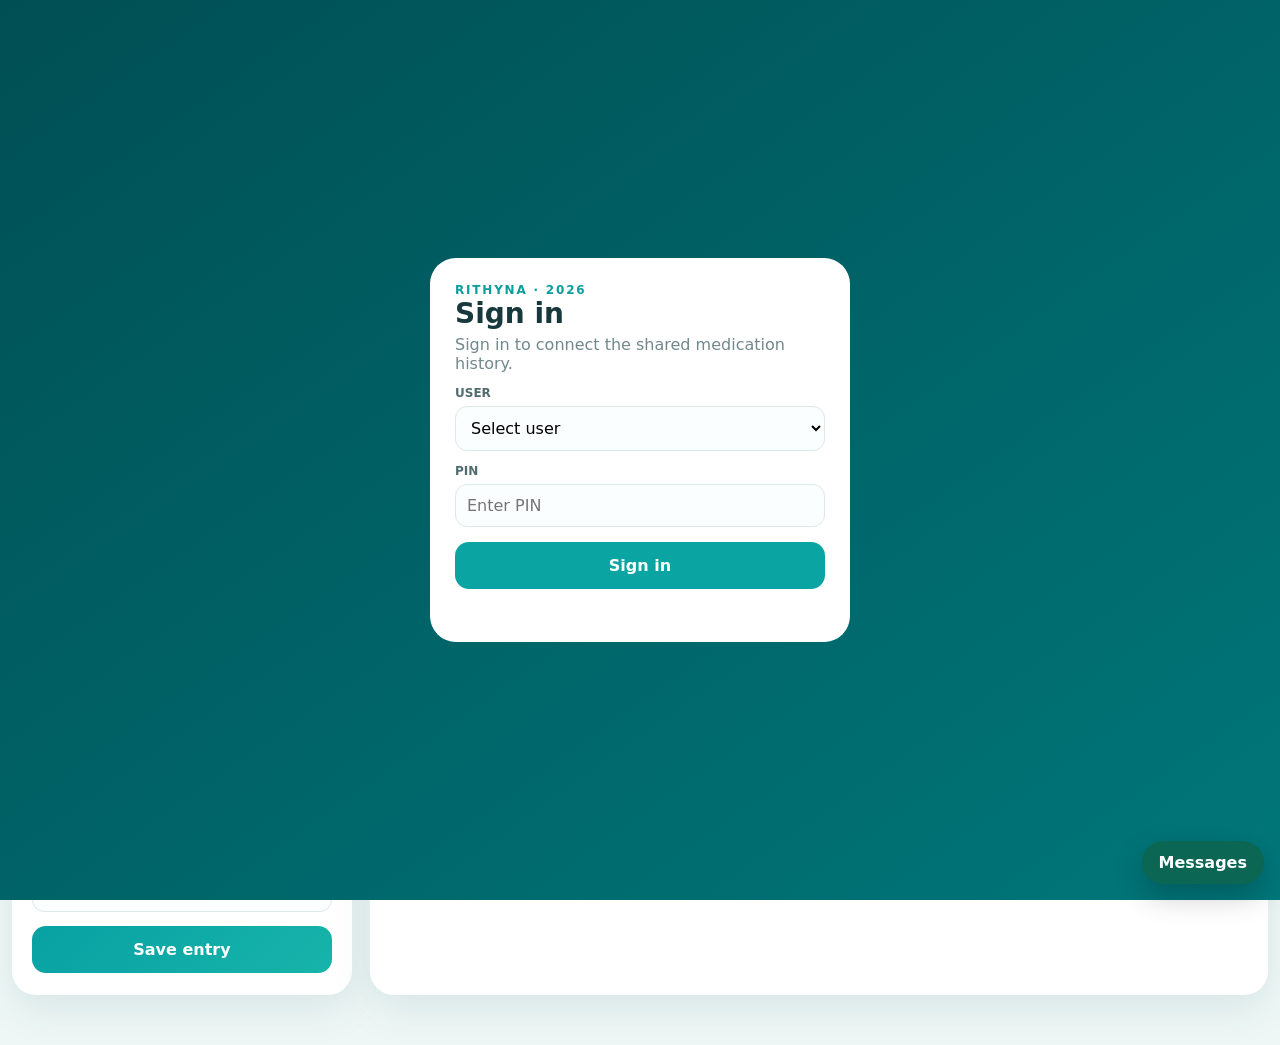
==== index.html @ 03ddecdd "Load v2.9 message alert and log enhancements" ====
<!doctype html><html lang="en"><head><meta charset="utf-8"><meta name="viewport" content="width=device-width,initial-scale=1,viewport-fit=cover"><meta name="theme-color" content="#006b6f"><link rel="manifest" href="manifest.webmanifest"><title>Rithyna Medication 2026</title><style>:root{--t:#087b7d;--ink:#17383d;--muted:#71888c;--line:#dce9e7}*{box-sizing:border-box}body{margin:0;font-family:system-ui,-apple-system,Segoe UI,sans-serif;background:linear-gradient(#005d61 0 220px,#eef7f6 220px);color:var(--ink)}button,input,select{font:inherit}.app{max-width:1380px;margin:auto;padding:14px 12px 50px}.top{display:flex;justify-content:space-between;align-items:center;color:#fff;margin-bottom:14px}.brand{font-weight:900;letter-spacing:.12em}.pill{border:1px solid #ffffff55;background:#ffffff18;color:#fff;border-radius:999px;padding:8px 12px;font-weight:800}.hero,.card,.toolcard{background:#fff;border-radius:24px;box-shadow:0 14px 40px #00484c18}.hero{padding:22px 26px;margin-bottom:18px;background:linear-gradient(135deg,#fff,#eaf8f6)}h1{margin:4px 0;font-size:clamp(27px,5vw,42px)}.sub{color:var(--muted)}.version{font-size:12px;background:#dff3f1;color:#087477;border-radius:999px;padding:3px 8px;vertical-align:middle}.sync{font-size:13px;font-weight:850;color:#087477;margin-top:7px}.grid{display:grid;grid-template-columns:340px minmax(0,1fr);gap:18px}.head{padding:17px 20px;border-bottom:1px solid #edf3f2}.form{padding:4px 20px 22px}label{display:block;font-size:12px;font-weight:900;text-transform:uppercase;color:#506c70;margin:13px 0 6px}input,select{width:100%;padding:11px;border:1px solid var(--line);border-radius:12px;background:#fbfefe}.date{display:grid;grid-template-columns:.8fr 1.2fr 1fr;gap:7px}.toggle{display:grid;grid-template-columns:1fr 1fr;gap:7px}.toggle button,.add,.noteonly{padding:10px;border:1px solid var(--line);border-radius:999px;background:#f7fbfb;font-weight:800}.toggle .on{background:#0aa5a3;color:#fff}.medrow{display:grid;grid-template-columns:1.4fr 1fr 36px;gap:6px;padding:8px;border:1px solid var(--line);border-radius:14px;margin-bottom:7px;background:#f7fbfb}.medrow button{border:0;border-radius:9px;background:#fff0f0;color:#b22}.add,.noteonly{width:100%;margin-top:7px}.save{width:100%;padding:14px;border:0;border-radius:14px;background:linear-gradient(135deg,#08a1a3,#17b4aa);color:#fff;font-weight:900;margin-top:14px}.cancel{display:none;width:100%;padding:10px;margin-top:7px;border:1px solid var(--line);border-radius:13px;background:#fff}.historytools{display:grid;grid-template-columns:1fr auto auto;gap:8px;padding:13px 16px;border-bottom:1px solid #edf3f2}.historytools select,.historytools button{padding:9px 11px;border:1px solid var(--line);border-radius:11px;background:#fff;font-weight:800}.history{padding:12px 14px 24px;min-height:520px}.day{border:1px solid #dfeceb;border-radius:17px;margin-bottom:9px;overflow:hidden}.dayhead{width:100%;border:0;background:#f8fbfb;padding:13px 15px;display:flex;justify-content:space-between;text-align:left}.dayhead.today{background:#e9f7f5}.daytitle{font-weight:950}.summary{font-size:12px;color:#71888c;margin-top:3px}.daybody{display:none;overflow:auto}.day.open .daybody{display:block}table{width:100%;border-collapse:collapse;min-width:880px}th{padding:10px;text-align:left;font-size:11px;text-transform:uppercase;background:#e8f5f3}td{padding:12px 10px;border-bottom:1px solid #e8efee;vertical-align:top}.time{font-weight:900;font-size:17px}.tag{display:block;width:max-content;border-radius:999px;padding:5px 8px;margin-bottom:5px;background:#e7f5f3;color:#075e62;font-weight:800}.ty{background:#fff3a6;color:#765900}.ibu{background:#ffd7d7;color:#9f1f24}.note{background:#f3efff;color:#6952a0}.nurse{display:inline-block;background:#ffe4f1;color:#a2356d;border-radius:999px;padding:5px 8px;font-weight:800}.temp{font-weight:900;border-radius:9px}.normal{background:#dff3ff;color:#225b7c}.warm{background:#ffe5bf;color:#9a5600}.high{background:#ffd8d8;color:#a22}.alarm{background:#d71920;color:#fff}.acts{display:flex;gap:5px}.acts button{border:1px solid var(--line);border-radius:999px;background:#fff;padding:6px 8px}.locked{font-size:11px;color:#91a0a2}.empty{text-align:center;padding:60px 20px;color:#71888c}.gate{position:fixed;inset:0;z-index:99;background:linear-gradient(145deg,#004f54,#00777a);display:flex;align-items:center;justify-content:center;padding:20px}.gate.hide{display:none}.login{width:min(420px,100%);background:#fff;border-radius:26px;padding:25px}.login h2{font-size:28px;margin:0 0 5px}.loginbtn{width:100%;padding:14px;border:0;border-radius:14px;background:#0aa5a3;color:#fff;font-weight:900;margin-top:15px}.err{min-height:20px;color:#b22;font-size:13px;font-weight:800;margin-top:8px}.alert{display:none;margin-top:12px;padding:11px 13px;border-radius:13px;background:#fff3a6;font-weight:800}.alert.show{display:block}.alert.red{background:#ffd7d7;color:#9f1f24}.toolcard{display:none;margin-bottom:18px;overflow:hidden}.toolcard.papa{display:block}.toolgrid{display:grid;grid-template-columns:1.35fr .65fr;gap:0}.alarmbox,.timerbox{padding:18px 20px}.timerbox{border-left:1px solid #edf3f2;background:#fbfefe}.tooltitle{font-weight:950;font-size:17px;margin-bottom:3px}.alarmrow{display:grid;grid-template-columns:90px 1fr auto;gap:8px;align-items:center;margin-top:9px}.alarmrow input{margin:0}.smallbtn{border:1px solid var(--line);border-radius:11px;background:#fff;padding:10px 12px;font-weight:850;color:#087477;white-space:nowrap}.smallbtn.active{background:#0aa5a3;color:#fff;border-color:#0aa5a3}.timerdisplay{font-size:36px;font-weight:950;letter-spacing:.04em;margin:8px 0 10px}.timercontrols{display:grid;grid-template-columns:1fr 1fr 1fr;gap:7px}.timercontrols button{border:1px solid var(--line);border-radius:11px;background:#fff;padding:10px;font-weight:850}.timercontrols .start{background:#0aa5a3;color:#fff;border-color:#0aa5a3}.timerinput{display:grid;grid-template-columns:1fr auto;gap:7px;align-items:center}.toolnotice{display:none;margin:0 20px 16px;padding:11px 13px;border-radius:13px;background:#fff3a6;color:#765900;font-weight:850}.toolnotice.show{display:block}.messageComposer{display:none;background:#fff;border-radius:24px;padding:18px 20px;margin-bottom:18px;box-shadow:0 14px 40px #00484c18}.messageComposer.papa{display:block}.messageForm{display:grid;grid-template-columns:1fr auto;gap:9px;margin-top:10px}.messageForm input{font-size:16px}.sendmsg{border:0;border-radius:12px;background:#0a8f73;color:#fff;padding:10px 18px;font-weight:900}.broadcast{display:none;position:fixed;z-index:80;left:50%;top:18px;transform:translateX(-50%);width:min(720px,calc(100% - 24px));background:#101b18;color:#43f58e;border:1px solid #2c6f50;border-radius:18px;padding:17px 20px;box-shadow:0 18px 55px #0009;font-weight:900;font-size:clamp(17px,4vw,23px);text-align:center}.broadcast.show{display:block}.broadcast.flash{animation:msgflash .5s linear 6}@keyframes msgflash{0%,100%{opacity:1;box-shadow:0 18px 55px #0009}50%{opacity:.25;box-shadow:0 0 34px #43f58e}}@media(max-width:900px){.grid{grid-template-columns:1fr}.app{padding:10px}.historytools{grid-template-columns:1fr 1fr}.historytools select{grid-column:1/-1}.medrow{grid-template-columns:1fr 1fr 36px}.medrow select{grid-column:1/-1}.toolgrid{grid-template-columns:1fr}.timerbox{border-left:0;border-top:1px solid #edf3f2}.alarmrow{grid-template-columns:82px 1fr auto}.messageForm{grid-template-columns:1fr}.sendmsg{padding:13px}}</style></head><body><div id="gate" class="gate"><div class="login"><div style="font-size:12px;font-weight:900;color:#0b9d9d;letter-spacing:.15em">RITHYNA · 2026</div><h2>Sign in</h2><div class="sub">Sign in to connect the shared medication history.</div><label>User</label><select id="loginName"><option value="">Select user</option><option>Noni</option><option>Pan</option><option>Fon</option><option>Fah</option><option>Liew</option><option>Papa</option></select><label>PIN</label><input id="pin" type="password" inputmode="numeric" maxlength="6" placeholder="Enter PIN"><button id="loginBtn" class="loginbtn">Sign in</button><div id="err" class="err"></div></div></div><div id="broadcast" class="broadcast"></div><main class="app"><div class="top"><div class="brand">RITHYNA · 2026</div><button id="switch" class="pill"></button></div><section class="hero"><div style="font-size:12px;font-weight:900;color:#0b9d9d;letter-spacing:.18em">MEDICATION LOG</div><h1>Rithyna Medication 2026 <span class="version">v2.9</span></h1><div class="sub">Medication, temperature & notes · secure automatic cloud sync</div><div id="syncStatus" class="sync">Sign in to connect</div><div id="painAlert" class="alert"></div></section><section id="messageComposer" class="messageComposer"><div class="tooltitle">Message all nurses</div><div class="sub" style="font-size:12px">Papa broadcast · nurses see the message immediately while the app is open.</div><div class="messageForm"><input id="messageText" maxlength="500" placeholder="Type a message for all nurses…"><button id="sendMessage" class="sendmsg">Send message</button></div></section><section id="papaTools" class="toolcard"><div class="toolgrid"><div class="alarmbox"><div class="tooltitle">Care alarms</div><div class="sub" style="font-size:12px">Set up to 3 alarms on this device.</div><div class="alarmrow"><input id="alarmTime0" type="time"><input id="alarmLabel0" placeholder="Alarm 1 label"><button id="alarmBtn0" class="smallbtn" onclick="toggleAlarm(0)">Set</button></div><div class="alarmrow"><input id="alarmTime1" type="time"><input id="alarmLabel1" placeholder="Alarm 2 label"><button id="alarmBtn1" class="smallbtn" onclick="toggleAlarm(1)">Set</button></div><div class="alarmrow"><input id="alarmTime2" type="time"><input id="alarmLabel2" placeholder="Alarm 3 label"><button id="alarmBtn2" class="smallbtn" onclick="toggleAlarm(2)">Set</button></div></div><div class="timerbox"><div class="tooltitle">Timer</div><div class="timerinput"><input id="timerMinutes" type="number" min="1" max="240" inputmode="numeric" value="30"><span>min</span></div><div id="timerDisplay" class="timerdisplay">30:00</div><div class="timercontrols"><button id="timerStart" class="start">Start</button><button id="timerPause">Pause</button><button id="timerReset">Reset</button></div></div></div><div id="toolNotice" class="toolnotice"></div></section><div class="grid"><section class="card"><div class="head"><b id="formTitle">Add medication or note</b></div><div class="form"><label>Date</label><div class="date"><select id="day"></select><select id="month"></select><select id="year"></select></div><label>Time</label><div class="toggle"><button id="now" class="on">Current time</button><button id="choose">Choose time</button></div><input id="time" type="time" disabled style="margin-top:7px"><label>Medication & dose</label><div id="meds"></div><button id="add" class="add">+ Add another medication</button><button id="noteOnly" class="noteonly">✎ Note only</button><label>Temperature °C</label><input id="temp" type="number" step="0.1" inputmode="decimal" placeholder="37.2"><label>Recorded by</label><input id="recorded" disabled><label>Note</label><input id="note" placeholder="Optional"><button id="save" class="save">Save entry</button><button id="cancel" class="cancel">Cancel editing</button></div></section><section class="card"><div class="head"><b>Medication history</b><div class="sub" style="font-size:12px;margin-top:4px">Month archive · tap a date to expand</div></div><div class="historytools"><select id="historyMonth"></select><button id="today">Today</button><button id="syncBtn">Sync</button></div><div id="history" class="history"></div></section></div></main><script>
const API='/.netlify/functions/',SESSION='rithyna-secure-session-v23',LOCAL='rithyna-medication-2026-v1',NURSE_START='2026-08-24',ALARM_KEY='rithyna-care-alarms-v1',TIMER_KEY='rithyna-care-timer-v1',MSG_SEEN='rithyna-last-papa-message-v1',months=['Jan','Feb','Mar','Apr','May','Jun','Jul','Aug','Sep','Oct','Nov','Dec'];const catalog=[['Keppra 500mg','1.5 tablets'],['Depakin 200mg','3 ml'],['Lamictal 150mg','1 tablet'],['Fycompa 4mg','2 tablets'],['Valdoxan 25mg','1 tablet'],['Legalon 140mg','1 tablet'],['Euthyrox 50µg','1 tablet'],['Tylenol 500mg','1 tablet'],['Ibuprofen 400mg','1 tablet'],['Molnupiravir 200mg','4 capsules'],['Rotuss (Ropect)','1 capsule'],['Bilaxten 20mg','1 tablet'],['Difflam Forte 0.3%','1 spray'],['Nasonex','1 spray each nose'],['NAC Long 600mg','2 tablets'],['Dulcolax','1 tablet'],['Urselin','2 capsules']];const $=id=>document.getElementById(id);let auth=null,useNow=true,editing=null,openDays=new Set(),msgTimer=null;
function load(){try{return JSON.parse(localStorage.getItem(LOCAL)||'[]')}catch{return[]}}function store(a){localStorage.setItem(LOCAL,JSON.stringify(a))}function ymd(d=new Date()){return`${d.getFullYear()}-${String(d.getMonth()+1).padStart(2,'0')}-${String(d.getDate()).padStart(2,'0')}`}function mk(){return ymd().slice(0,7)}function esc(s){return String(s??'').replace(/[&<>"']/g,c=>({'&':'&amp;','<':'&lt;','>':'&gt;','"':'&quot;',"'":'&#39;'}[c]))}function english(s){let[y,m,d]=s.split('-').map(Number);return`${String(d).padStart(2,'0')} ${months[m-1]} ${y}`}function isLegacy(e){return e.date<NURSE_START}function can(e){return auth?.role==='admin'||(!isLegacy(e)&&e.nurse===auth?.name)}function tc(v){if(v===''||v==null)return'';v=+v;return v>=39?'alarm':v>=38?'high':v>=37.4?'warm':'normal'}
function initDate(){for(let i=1;i<=31;i++)$('day').add(new Option(String(i).padStart(2,'0'),i));months.forEach((m,i)=>$('month').add(new Option(m,i+1)));let y=new Date().getFullYear();for(let i=y+1;i>=2024;i--)$('year').add(new Option(i,i));setDate(ymd())}function setDate(s){let[y,m,d]=s.split('-').map(Number);$('day').value=d;$('month').value=m;$('year').value=y}function getDate(){let y=+$('year').value,m=+$('month').value,d=+$('day').value,max=new Date(y,m,0).getDate();return`${y}-${String(m).padStart(2,'0')}-${String(Math.min(d,max)).padStart(2,'0')}`}function nowTime(){return new Date().toTimeString().slice(0,5)}initDate();$('time').value=nowTime();
function medRow(idx=0,dose){let r=document.createElement('div');r.className='medrow';r.innerHTML=`<select>${catalog.map((m,i)=>`<option value="${i}" ${i===idx?'selected':''}>${m[0]}</option>`).join('')}</select><input value="${esc(dose??catalog[idx][1])}"><button>×</button>`;let s=r.querySelector('select'),i=r.querySelector('input');s.onchange=()=>i.value=catalog[+s.value][1];r.querySelector('button').onclick=()=>r.remove();$('meds').appendChild(r)}medRow();$('add').onclick=()=>medRow();$('noteOnly').onclick=()=>{$('meds').innerHTML='';$('note').focus()};$('now').onclick=()=>{useNow=true;$('now').className='on';$('choose').className='';$('time').disabled=true;$('time').value=nowTime()};$('choose').onclick=()=>{useNow=false;$('choose').className='on';$('now').className='';$('time').disabled=false};
async function request(path,opt={}){let h={'Content-Type':'application/json',...(opt.headers||{})};if(auth?.token)h.Authorization='Bearer '+auth.token;let r=await fetch(API+path,{...opt,headers:h}),j=await r.json().catch(()=>({}));if(!r.ok)throw new Error(j.error||'Request failed');return j}async function signIn(){let name=$('loginName').value,pin=$('pin').value;if(!name)return $('err').textContent='Select your name.';$('err').textContent='Signing in…';try{let j=await request('nurse-login',{method:'POST',body:JSON.stringify({name,pin})});auth={...j.user,token:j.token};localStorage.setItem(SESSION,JSON.stringify(auth));activate();await syncAll();await checkMessages()}catch(e){$('err').textContent=e.message}}$('loginBtn').onclick=signIn;$('pin').onkeydown=e=>{if(e.key==='Enter')signIn()};function activate(){$('gate').classList.add('hide');$('switch').textContent=auth.name+' · Switch';$('recorded').value=auth.name;$('papaTools').className='toolcard'+(auth.name==='Papa'?' papa':'');$('messageComposer').className='messageComposer'+(auth.name==='Papa'?' papa':'');$('syncStatus').textContent='Connecting to shared history…';render()}$('switch').onclick=()=>{localStorage.removeItem(SESSION);auth=null;$('papaTools').className='toolcard';$('messageComposer').className='messageComposer';$('broadcast').className='broadcast';$('gate').classList.remove('hide');$('pin').value='';$('err').textContent=''};
function fromCloud(r){return{id:r.id,date:r.entry_date,time:r.time,ts:new Date(r.entry_timestamp).getTime(),items:Array.isArray(r.medications)?r.medications:[],temp:r.temp==null?'':String(r.temp),note:r.note||'',nurse:r.nurse||''}}function toCloud(e){return{id:e.id,entry_timestamp:new Date(e.ts).toISOString(),entry_date:e.date,time:e.time,medications:e.items||[],temp:e.temp,note:e.note||'',nurse:e.date<NURSE_START?'':(e.nurse||auth.name)}}
async function syncAll(show=false){if(!auth)return;try{$('syncStatus').textContent='Syncing shared history…';let j=await request('medication-api');let cloud=(j.rows||[]).filter(r=>!String(r.id||'').startsWith('msg-')).map(fromCloud);store(cloud);$('syncStatus').textContent='● Shared history synced';render();if(show)alert('Shared history synced.')}catch(e){$('syncStatus').textContent='Sync problem: '+e.message}}$('syncBtn').onclick=()=>syncAll(true);
function showBroadcast(m){if(!m?.text)return;clearTimeout(msgTimer);let b=$('broadcast');b.textContent='Papa: '+m.text;b.className='broadcast show flash';navigator.vibrate?.([180,100,180]);setTimeout(()=>{b.className='broadcast show'},3000);msgTimer=setTimeout(()=>{b.className='broadcast'},5000)}async function checkMessages(){if(!auth||auth.name==='Papa')return;try{let j=await request('care-message');let m=j.message;if(!m)return;let seen=localStorage.getItem(MSG_SEEN);if(m.id!==seen){localStorage.setItem(MSG_SEEN,m.id);showBroadcast(m)}}catch{}}$('sendMessage').onclick=async()=>{if(auth?.name!=='Papa')return;let text=$('messageText').value.trim();if(!text)return alert('Type a message first.');let btn=$('sendMessage');btn.disabled=true;btn.textContent='Sending…';try{await request('care-message',{method:'POST',body:JSON.stringify({message:text})});$('messageText').value='';showBroadcast({text:'Message sent to all nurses'});}catch(e){alert(e.message)}finally{btn.disabled=false;btn.textContent='Send message'}};$('messageText').onkeydown=e=>{if(e.key==='Enter')$('sendMessage').click()};setInterval(checkMessages,5000);
function tag(m){let c=m.name==='Tylenol 500mg'?'tag ty':m.name==='Ibuprofen 400mg'?'tag ibu':'tag';return`<span class="${c}">${esc(m.name)}</span>`}function row(e){let items=e.items||[],actions=can(e)?`<div class="acts"><button onclick="editEntry('${e.id}')">Edit</button><button onclick="deleteEntry('${e.id}')">Delete</button></div>`:'<span class="locked">View only</span>',nurse=!isLegacy(e)&&e.nurse?`<span class="nurse">${esc(e.nurse)}</span>`:'—';return`<tr><td class="time">${e.time}</td><td>${items.length?items.map(tag).join(''):'<span class="tag note">Note only</span>'}</td><td>${items.length?items.map(m=>`<div style="margin:4px 0 9px">${esc(m.dose)}</div>`).join(''):'—'}</td><td class="temp ${tc(e.temp)}">${e.temp?esc(e.temp)+' °C':'—'}</td><td>${esc(e.note||'—')}</td><td>${nurse}</td><td>${actions}</td></tr>`}
function monthOptions(){let ks=[...new Set(load().map(e=>e.date?.slice(0,7)).filter(Boolean)),mk()].sort().reverse(),cur=$('historyMonth').value||mk();$('historyMonth').innerHTML=ks.map(k=>{let[y,m]=k.split('-').map(Number);return`<option value="${k}">${months[m-1]} ${y}</option>`}).join('');$('historyMonth').value=ks.includes(cur)?cur:ks[0]}function render(){monthOptions();let sel=$('historyMonth').value||mk(),a=load().filter(e=>e.date?.startsWith(sel));if(sel===mk())openDays.add(ymd());if(!a.length){$('history').innerHTML='<div class="empty">No records for this month.</div>';return}let g={};a.forEach(e=>(g[e.date]??=[]).push(e));$('history').innerHTML=Object.keys(g).sort().reverse().map(d=>{let es=g[d].sort((a,b)=>b.time.localeCompare(a.time)||b.ts-a.ts),temps=es.map(e=>+e.temp).filter(Boolean),max=temps.length?Math.max(...temps):null,nurses=d>=NURSE_START?[...new Set(es.map(e=>e.nurse).filter(Boolean))]:[],today=d===ymd(),summary=`${es.length} entries · latest ${es[0].time}${max?' · max '+max.toFixed(1)+'°C':''}${nurses.length?' · '+nurses.join(', '):''}`;return`<section class="day ${openDays.has(d)?'open':''}"><button class="dayhead ${today?'today':''}" onclick="toggleDay('${d}')"><div><div class="daytitle">${english(d)}${today?' · Today':''}</div><div class="summary">${summary}</div></div><b>⌄</b></button><div class="daybody"><table><thead><tr><th>Time</th><th>Medication</th><th>Dose</th><th>Temp</th><th>Note</th><th>Nurse/Care</th><th></th></tr></thead><tbody>${es.map(row).join('')}</tbody></table></div></section>`}).join('');checkPain()}window.toggleDay=d=>{openDays.has(d)?openDays.delete(d):openDays.add(d);render()};$('historyMonth').onchange=()=>{openDays.clear();render()};$('today').onclick=()=>{$('historyMonth').value=mk();openDays=new Set([ymd()]);render()};
function reset(){editing=null;useNow=true;$('formTitle').textContent='Add medication or note';$('cancel').style.display='none';setDate(ymd());$('time').value=nowTime();$('time').disabled=true;$('now').className='on';$('choose').className='';$('temp').value='';$('note').value='';$('recorded').value=auth?.name||'';$('meds').innerHTML='';medRow();render()}window.editEntry=id=>{let e=load().find(x=>x.id===id);if(!e||!can(e))return alert('You can only edit your own records.');editing=id;useNow=false;$('formTitle').textContent='Edit entry';$('cancel').style.display='block';setDate(e.date);$('time').value=e.time;$('time').disabled=false;$('choose').className='on';$('now').className='';$('temp').value=e.temp||'';$('note').value=e.note||'';$('recorded').value=e.nurse||auth.name;$('meds').innerHTML='';(e.items||[]).forEach(m=>medRow(Math.max(0,catalog.findIndex(x=>x[0]===m.name)),m.dose));window.scrollTo({top:0,behavior:'smooth'})};window.deleteEntry=async id=>{let e=load().find(x=>x.id===id);if(!e||!can(e))return alert('You can only delete your own records.');if(!confirm('Delete this entry?'))return;try{await request('medication-api',{method:'DELETE',body:JSON.stringify({id})});store(load().filter(x=>x.id!==id));render()}catch(x){alert(x.message)}};$('cancel').onclick=reset;
$('save').onclick=async()=>{if(!auth)return;let date=getDate(),time=useNow?nowTime():$('time').value,old=editing?load().find(e=>e.id===editing):null;if(old&&!can(old))return alert('You cannot edit this record.');let items=[...document.querySelectorAll('.medrow')].map(r=>({name:catalog[+r.querySelector('select').value][0],dose:r.querySelector('input').value})),note=$('note').value.trim();if(!items.length&&!note)return alert('Add medication or enter a note.');let e={id:editing||('e'+Date.now()+Math.random().toString(16).slice(2)),date,time,ts:new Date(date+'T'+time).getTime(),items,temp:$('temp').value,note,nurse:date<NURSE_START?'':(old?.nurse||auth.name)},a=load(),i=a.findIndex(x=>x.id===e.id);if(i>=0)a[i]=e;else a.push(e);store(a);openDays.add(date);render();try{await request('medication-api',{method:'POST',body:JSON.stringify({entry:toCloud(e)})});$('syncStatus').textContent='● Saved & synced'}catch(x){$('syncStatus').textContent='Saved locally · sync pending'}if(+e.temp>=39){navigator.vibrate?.([300,150,300]);alert('HIGH TEMPERATURE: '+e.temp+' °C')}reset()};
function checkPain(){let best=null;load().forEach(e=>(e.items||[]).forEach(m=>{let label=m.name==='Tylenol 500mg'?'Tylenol':m.name==='Ibuprofen 400mg'?'Ibuprofen':null;if(label&&(!best||e.ts>best.ts))best={...e,label}}));let box=$('painAlert');if(!best||Date.now()-best.ts<14400000){box.className='alert';return}box.className='alert show'+(best.label==='Ibuprofen'?' red':'');box.textContent=`${best.label}: more than 4 hours since the last recorded dose at ${best.time}. Check the care plan before another dose.`}setInterval(checkPain,60000);
function getAlarms(){try{return JSON.parse(localStorage.getItem(ALARM_KEY)||'[]')}catch{return[]}}function saveAlarms(a){localStorage.setItem(ALARM_KEY,JSON.stringify(a))}function showToolNotice(text){if(auth?.name!=='Papa')return;$('toolNotice').textContent=text;$('toolNotice').className='toolnotice show'}async function askNotify(){if(auth?.name!=='Papa')return;if('Notification'in window&&Notification.permission==='default')try{await Notification.requestPermission()}catch{}}async function notifyCare(title,body){if(auth?.name!=='Papa')return;navigator.vibrate?.([500,200,500,200,700]);showToolNotice(title+(body?' · '+body:''));if('Notification'in window&&Notification.permission==='granted'){try{if('serviceWorker'in navigator){let r=await navigator.serviceWorker.ready;r.showNotification(title,{body,tag:'rithyna-care-'+Date.now()})}else new Notification(title,{body})}catch{}}}
function loadAlarmUI(){let a=getAlarms();for(let i=0;i<3;i++){let x=a[i]||{};$('alarmTime'+i).value=x.time||'';$('alarmLabel'+i).value=x.label||'';let b=$('alarmBtn'+i);b.textContent=x.enabled?'On':'Set';b.className='smallbtn'+(x.enabled?' active':'')}}window.toggleAlarm=async i=>{if(auth?.name!=='Papa')return;let a=getAlarms();while(a.length<3)a.push({});let x=a[i]||{};if(x.enabled){a[i]={time:$('alarmTime'+i).value,label:$('alarmLabel'+i).value,enabled:false,last:''};saveAlarms(a);loadAlarmUI();return}let time=$('alarmTime'+i).value;if(!time)return alert('Choose an alarm time.');await askNotify();a[i]={time,label:$('alarmLabel'+i).value.trim()||('Care alarm '+(i+1)),enabled:true,last:''};saveAlarms(a);loadAlarmUI();showToolNotice(`Alarm ${i+1} set for ${time}`)};
function checkCareAlarms(){if(auth?.name!=='Papa')return;let a=getAlarms(),now=new Date(),hh=String(now.getHours()).padStart(2,'0')+':'+String(now.getMinutes()).padStart(2,'0'),today=ymd(),changed=false;a.forEach((x,i)=>{if(x?.enabled&&x.time===hh&&x.last!==today){x.last=today;changed=true;notifyCare(x.label||('Care alarm '+(i+1)),`Scheduled for ${x.time}`)}});if(changed)saveAlarms(a)}loadAlarmUI();setInterval(checkCareAlarms,15000);checkCareAlarms();
let timerState={running:false,end:0,remaining:1800000};try{timerState={...timerState,...JSON.parse(localStorage.getItem(TIMER_KEY)||'{}')}}catch{}function saveTimer(){localStorage.setItem(TIMER_KEY,JSON.stringify(timerState))}function timerRemaining(){return timerState.running?Math.max(0,timerState.end-Date.now()):Math.max(0,timerState.remaining||0)}function drawTimer(){let ms=timerRemaining(),s=Math.ceil(ms/1000),m=Math.floor(s/60),ss=s%60;$('timerDisplay').textContent=String(m).padStart(2,'0')+':'+String(ss).padStart(2,'0');if(auth?.name==='Papa'&&timerState.running&&ms<=0){timerState.running=false;timerState.remaining=0;saveTimer();notifyCare('Timer finished','Rithyna care timer completed.')}}function resetTimerFromInput(){if(auth?.name!=='Papa')return;let min=Math.max(1,Math.min(240,Number($('timerMinutes').value)||30));timerState={running:false,end:0,remaining:min*60000};saveTimer();drawTimer()}$('timerMinutes').onchange=()=>{if(auth?.name==='Papa'&&!timerState.running)resetTimerFromInput()};$('timerStart').onclick=async()=>{if(auth?.name!=='Papa')return;await askNotify();let rem=timerRemaining();if(rem<=0)resetTimerFromInput(),rem=timerRemaining();timerState.running=true;timerState.end=Date.now()+rem;timerState.remaining=rem;saveTimer();drawTimer()};$('timerPause').onclick=()=>{if(auth?.name!=='Papa')return;if(timerState.running){timerState.remaining=timerRemaining();timerState.running=false;timerState.end=0;saveTimer();drawTimer()}};$('timerReset').onclick=resetTimerFromInput;if(timerState.running&&timerState.end<=Date.now()){timerState.running=false;timerState.remaining=0;saveTimer()}else if(!timerState.running&&timerState.remaining){$('timerMinutes').value=Math.max(1,Math.round(timerState.remaining/60000))}drawTimer();setInterval(drawTimer,500);document.addEventListener('visibilitychange',()=>{if(!document.hidden&&auth){if(auth.name==='Papa'){checkCareAlarms();drawTimer()}else checkMessages()}});
try{let s=JSON.parse(localStorage.getItem(SESSION)||'null');if(s?.token&&s?.name){auth=s;activate();syncAll();checkMessages()}else render()}catch{render()}if('serviceWorker'in navigator)navigator.serviceWorker.register('./sw.js');
</script><script src="./message-enhancements.js?v=2.9"></script></body></html>
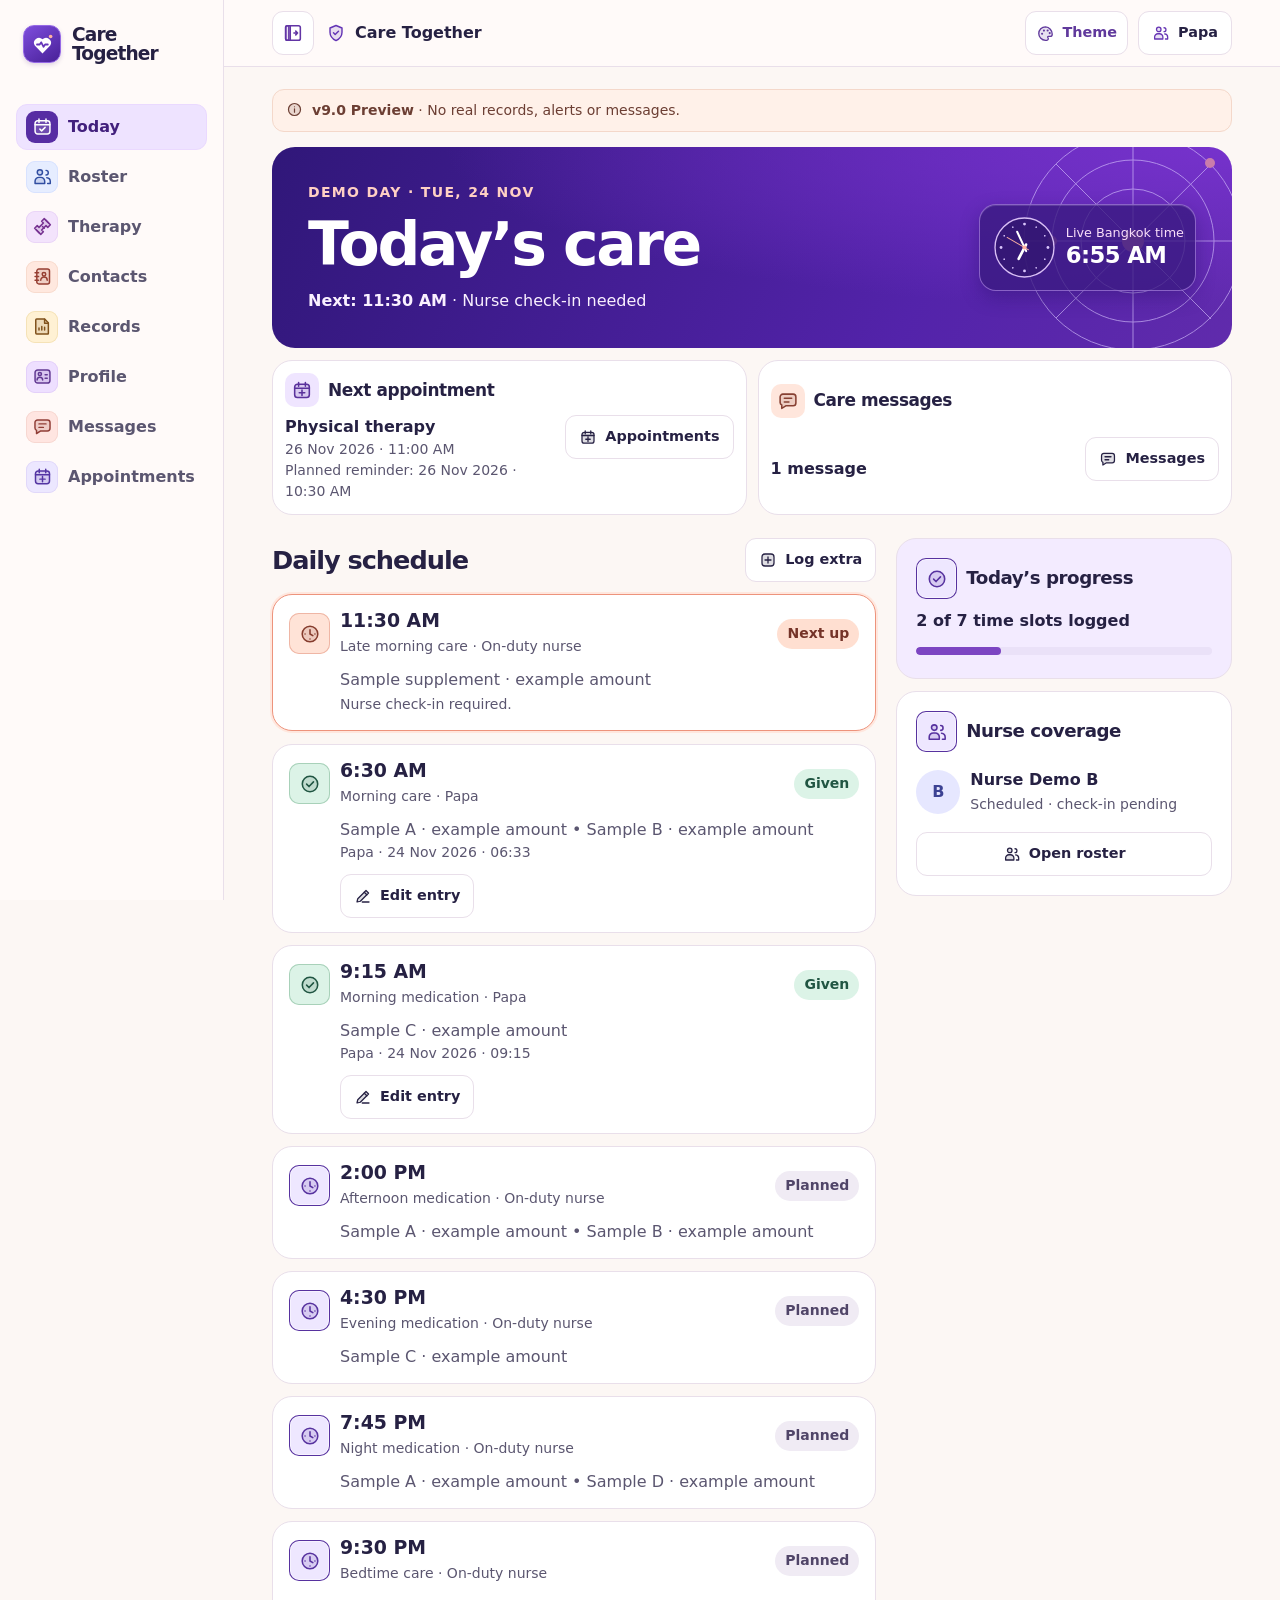
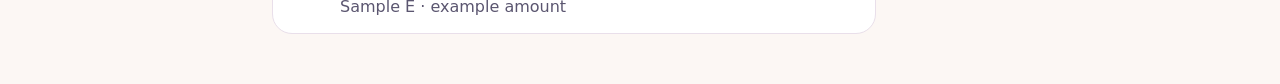
==== commit aedc787e: "Add standalone v9.0 design review demo (not for merge)" ====
--- a/index.html
+++ b/index.html
@@ -1,20 +1,479 @@
-<!doctype html><html lang="en"><head><meta charset="utf-8"><meta name="viewport" content="width=device-width,initial-scale=1,viewport-fit=cover"><meta name="theme-color" content="#006b6f"><link rel="manifest" href="manifest.webmanifest"><title>Rithyna Medication 2026</title><style>:root{--t:#087b7d;--ink:#17383d;--muted:#71888c;--line:#dce9e7}*{box-sizing:border-box}body{margin:0;font-family:system-ui,-apple-system,Segoe UI,sans-serif;background:linear-gradient(#005d61 0 220px,#eef7f6 220px);color:var(--ink)}button,input,select{font:inherit}.app{max-width:1380px;margin:auto;padding:14px 12px 50px}.top{display:flex;justify-content:space-between;align-items:center;color:#fff;margin-bottom:14px}.brand{font-weight:900;letter-spacing:.12em}.pill{border:1px solid #ffffff55;background:#ffffff18;color:#fff;border-radius:999px;padding:8px 12px;font-weight:800}.hero,.card,.toolcard{background:#fff;border-radius:24px;box-shadow:0 14px 40px #00484c18}.hero{padding:22px 26px;margin-bottom:18px;background:linear-gradient(135deg,#fff,#eaf8f6)}h1{margin:4px 0;font-size:clamp(27px,5vw,42px)}.sub{color:var(--muted)}.version{font-size:12px;background:#dff3f1;color:#087477;border-radius:999px;padding:3px 8px;vertical-align:middle}.sync{font-size:13px;font-weight:850;color:#087477;margin-top:7px}.grid{display:grid;grid-template-columns:340px minmax(0,1fr);gap:18px}.head{padding:17px 20px;border-bottom:1px solid #edf3f2}.form{padding:4px 20px 22px}label{display:block;font-size:12px;font-weight:900;text-transform:uppercase;color:#506c70;margin:13px 0 6px}input,select{width:100%;padding:11px;border:1px solid var(--line);border-radius:12px;background:#fbfefe}.date{display:grid;grid-template-columns:.8fr 1.2fr 1fr;gap:7px}.toggle{display:grid;grid-template-columns:1fr 1fr;gap:7px}.toggle button,.add,.noteonly{padding:10px;border:1px solid var(--line);border-radius:999px;background:#f7fbfb;font-weight:800}.toggle .on{background:#0aa5a3;color:#fff}.medrow{display:grid;grid-template-columns:1.4fr 1fr 36px;gap:6px;padding:8px;border:1px solid var(--line);border-radius:14px;margin-bottom:7px;background:#f7fbfb}.medrow button{border:0;border-radius:9px;background:#fff0f0;color:#b22}.add,.noteonly{width:100%;margin-top:7px}.save{width:100%;padding:14px;border:0;border-radius:14px;background:linear-gradient(135deg,#08a1a3,#17b4aa);color:#fff;font-weight:900;margin-top:14px}.cancel{display:none;width:100%;padding:10px;margin-top:7px;border:1px solid var(--line);border-radius:13px;background:#fff}.historytools{display:grid;grid-template-columns:1fr auto auto;gap:8px;padding:13px 16px;border-bottom:1px solid #edf3f2}.historytools select,.historytools button{padding:9px 11px;border:1px solid var(--line);border-radius:11px;background:#fff;font-weight:800}.history{padding:12px 14px 24px;min-height:520px}.day{border:1px solid #dfeceb;border-radius:17px;margin-bottom:9px;overflow:hidden}.dayhead{width:100%;border:0;background:#f8fbfb;padding:13px 15px;display:flex;justify-content:space-between;text-align:left}.dayhead.today{background:#e9f7f5}.daytitle{font-weight:950}.summary{font-size:12px;color:#71888c;margin-top:3px}.daybody{display:none;overflow:auto}.day.open .daybody{display:block}table{width:100%;border-collapse:collapse;min-width:880px}th{padding:10px;text-align:left;font-size:11px;text-transform:uppercase;background:#e8f5f3}td{padding:12px 10px;border-bottom:1px solid #e8efee;vertical-align:top}.time{font-weight:900;font-size:17px}.tag{display:block;width:max-content;border-radius:999px;padding:5px 8px;margin-bottom:5px;background:#e7f5f3;color:#075e62;font-weight:800}.ty{background:#fff3a6;color:#765900}.ibu{background:#ffd7d7;color:#9f1f24}.note{background:#f3efff;color:#6952a0}.nurse{display:inline-block;background:#ffe4f1;color:#a2356d;border-radius:999px;padding:5px 8px;font-weight:800}.temp{font-weight:900;border-radius:9px}.normal{background:#dff3ff;color:#225b7c}.warm{background:#ffe5bf;color:#9a5600}.high{background:#ffd8d8;color:#a22}.alarm{background:#d71920;color:#fff}.acts{display:flex;gap:5px}.acts button{border:1px solid var(--line);border-radius:999px;background:#fff;padding:6px 8px}.locked{font-size:11px;color:#91a0a2}.empty{text-align:center;padding:60px 20px;color:#71888c}.gate{position:fixed;inset:0;z-index:99;background:linear-gradient(145deg,#004f54,#00777a);display:flex;align-items:center;justify-content:center;padding:20px}.gate.hide{display:none}.login{width:min(420px,100%);background:#fff;border-radius:26px;padding:25px}.login h2{font-size:28px;margin:0 0 5px}.loginbtn{width:100%;padding:14px;border:0;border-radius:14px;background:#0aa5a3;color:#fff;font-weight:900;margin-top:15px}.err{min-height:20px;color:#b22;font-size:13px;font-weight:800;margin-top:8px}.alert{display:none;margin-top:12px;padding:11px 13px;border-radius:13px;background:#fff3a6;font-weight:800}.alert.show{display:block}.alert.red{background:#ffd7d7;color:#9f1f24}.toolcard{display:none;margin-bottom:18px;overflow:hidden}.toolcard.papa{display:block}.toolgrid{display:grid;grid-template-columns:1.35fr .65fr;gap:0}.alarmbox,.timerbox{padding:18px 20px}.timerbox{border-left:1px solid #edf3f2;background:#fbfefe}.tooltitle{font-weight:950;font-size:17px;margin-bottom:3px}.alarmrow{display:grid;grid-template-columns:90px 1fr auto;gap:8px;align-items:center;margin-top:9px}.alarmrow input{margin:0}.smallbtn{border:1px solid var(--line);border-radius:11px;background:#fff;padding:10px 12px;font-weight:850;color:#087477;white-space:nowrap}.smallbtn.active{background:#0aa5a3;color:#fff;border-color:#0aa5a3}.timerdisplay{font-size:36px;font-weight:950;letter-spacing:.04em;margin:8px 0 10px}.timercontrols{display:grid;grid-template-columns:1fr 1fr 1fr;gap:7px}.timercontrols button{border:1px solid var(--line);border-radius:11px;background:#fff;padding:10px;font-weight:850}.timercontrols .start{background:#0aa5a3;color:#fff;border-color:#0aa5a3}.timerinput{display:grid;grid-template-columns:1fr auto;gap:7px;align-items:center}.toolnotice{display:none;margin:0 20px 16px;padding:11px 13px;border-radius:13px;background:#fff3a6;color:#765900;font-weight:850}.toolnotice.show{display:block}.messageComposer{display:none;background:#fff;border-radius:24px;padding:18px 20px;margin-bottom:18px;box-shadow:0 14px 40px #00484c18}.messageComposer.papa{display:block}.messageForm{display:grid;grid-template-columns:1fr auto;gap:9px;margin-top:10px}.messageForm input{font-size:16px}.sendmsg{border:0;border-radius:12px;background:#0a8f73;color:#fff;padding:10px 18px;font-weight:900}.broadcast{display:none;position:fixed;z-index:80;left:50%;top:18px;transform:translateX(-50%);width:min(720px,calc(100% - 24px));background:#101b18;color:#43f58e;border:1px solid #2c6f50;border-radius:18px;padding:17px 20px;box-shadow:0 18px 55px #0009;font-weight:900;font-size:clamp(17px,4vw,23px);text-align:center}.broadcast.show{display:block}.broadcast.flash{animation:msgflash .5s linear 6}@keyframes msgflash{0%,100%{opacity:1;box-shadow:0 18px 55px #0009}50%{opacity:.25;box-shadow:0 0 34px #43f58e}}@media(max-width:900px){.grid{grid-template-columns:1fr}.app{padding:10px}.historytools{grid-template-columns:1fr 1fr}.historytools select{grid-column:1/-1}.medrow{grid-template-columns:1fr 1fr 36px}.medrow select{grid-column:1/-1}.toolgrid{grid-template-columns:1fr}.timerbox{border-left:0;border-top:1px solid #edf3f2}.alarmrow{grid-template-columns:82px 1fr auto}.messageForm{grid-template-columns:1fr}.sendmsg{padding:13px}}</style></head><body><div id="gate" class="gate"><div class="login"><div style="font-size:12px;font-weight:900;color:#0b9d9d;letter-spacing:.15em">RITHYNA · 2026</div><h2>Sign in</h2><div class="sub">Sign in to connect the shared medication history.</div><label>User</label><select id="loginName"><option value="">Select user</option><option>Noni</option><option>Pan</option><option>Fon</option><option>Fah</option><option>Liew</option><option>Papa</option></select><label>PIN</label><input id="pin" type="password" inputmode="numeric" maxlength="6" placeholder="Enter PIN"><button id="loginBtn" class="loginbtn">Sign in</button><div id="err" class="err"></div></div></div><div id="broadcast" class="broadcast"></div><main class="app"><div class="top"><div class="brand">RITHYNA · 2026</div><button id="switch" class="pill"></button></div><section class="hero"><div style="font-size:12px;font-weight:900;color:#0b9d9d;letter-spacing:.18em">MEDICATION LOG</div><h1>Rithyna Medication 2026 <span class="version">v2.9</span></h1><div class="sub">Medication, temperature & notes · secure automatic cloud sync</div><div id="syncStatus" class="sync">Sign in to connect</div><div id="painAlert" class="alert"></div></section><section id="messageComposer" class="messageComposer"><div class="tooltitle">Message all nurses</div><div class="sub" style="font-size:12px">Papa broadcast · nurses see the message immediately while the app is open.</div><div class="messageForm"><input id="messageText" maxlength="500" placeholder="Type a message for all nurses…"><button id="sendMessage" class="sendmsg">Send message</button></div></section><section id="papaTools" class="toolcard"><div class="toolgrid"><div class="alarmbox"><div class="tooltitle">Care alarms</div><div class="sub" style="font-size:12px">Set up to 3 alarms on this device.</div><div class="alarmrow"><input id="alarmTime0" type="time"><input id="alarmLabel0" placeholder="Alarm 1 label"><button id="alarmBtn0" class="smallbtn" onclick="toggleAlarm(0)">Set</button></div><div class="alarmrow"><input id="alarmTime1" type="time"><input id="alarmLabel1" placeholder="Alarm 2 label"><button id="alarmBtn1" class="smallbtn" onclick="toggleAlarm(1)">Set</button></div><div class="alarmrow"><input id="alarmTime2" type="time"><input id="alarmLabel2" placeholder="Alarm 3 label"><button id="alarmBtn2" class="smallbtn" onclick="toggleAlarm(2)">Set</button></div></div><div class="timerbox"><div class="tooltitle">Timer</div><div class="timerinput"><input id="timerMinutes" type="number" min="1" max="240" inputmode="numeric" value="30"><span>min</span></div><div id="timerDisplay" class="timerdisplay">30:00</div><div class="timercontrols"><button id="timerStart" class="start">Start</button><button id="timerPause">Pause</button><button id="timerReset">Reset</button></div></div></div><div id="toolNotice" class="toolnotice"></div></section><div class="grid"><section class="card"><div class="head"><b id="formTitle">Add medication or note</b></div><div class="form"><label>Date</label><div class="date"><select id="day"></select><select id="month"></select><select id="year"></select></div><label>Time</label><div class="toggle"><button id="now" class="on">Current time</button><button id="choose">Choose time</button></div><input id="time" type="time" disabled style="margin-top:7px"><label>Medication & dose</label><div id="meds"></div><button id="add" class="add">+ Add another medication</button><button id="noteOnly" class="noteonly">✎ Note only</button><label>Temperature °C</label><input id="temp" type="number" step="0.1" inputmode="decimal" placeholder="37.2"><label>Recorded by</label><input id="recorded" disabled><label>Note</label><input id="note" placeholder="Optional"><button id="save" class="save">Save entry</button><button id="cancel" class="cancel">Cancel editing</button></div></section><section class="card"><div class="head"><b>Medication history</b><div class="sub" style="font-size:12px;margin-top:4px">Month archive · tap a date to expand</div></div><div class="historytools"><select id="historyMonth"></select><button id="today">Today</button><button id="syncBtn">Sync</button></div><div id="history" class="history"></div></section></div></main><script>
-const API='/.netlify/functions/',SESSION='rithyna-secure-session-v23',LOCAL='rithyna-medication-2026-v1',NURSE_START='2026-08-24',ALARM_KEY='rithyna-care-alarms-v1',TIMER_KEY='rithyna-care-timer-v1',MSG_SEEN='rithyna-last-papa-message-v1',months=['Jan','Feb','Mar','Apr','May','Jun','Jul','Aug','Sep','Oct','Nov','Dec'];const catalog=[['Keppra 500mg','1.5 tablets'],['Depakin 200mg','3 ml'],['Lamictal 150mg','1 tablet'],['Fycompa 4mg','2 tablets'],['Valdoxan 25mg','1 tablet'],['Legalon 140mg','1 tablet'],['Euthyrox 50µg','1 tablet'],['Tylenol 500mg','1 tablet'],['Ibuprofen 400mg','1 tablet'],['Molnupiravir 200mg','4 capsules'],['Rotuss (Ropect)','1 capsule'],['Bilaxten 20mg','1 tablet'],['Difflam Forte 0.3%','1 spray'],['Nasonex','1 spray each nose'],['NAC Long 600mg','2 tablets'],['Dulcolax','1 tablet'],['Urselin','2 capsules']];const $=id=>document.getElementById(id);let auth=null,useNow=true,editing=null,openDays=new Set(),msgTimer=null;
-function load(){try{return JSON.parse(localStorage.getItem(LOCAL)||'[]')}catch{return[]}}function store(a){localStorage.setItem(LOCAL,JSON.stringify(a))}function ymd(d=new Date()){return`${d.getFullYear()}-${String(d.getMonth()+1).padStart(2,'0')}-${String(d.getDate()).padStart(2,'0')}`}function mk(){return ymd().slice(0,7)}function esc(s){return String(s??'').replace(/[&<>"']/g,c=>({'&':'&amp;','<':'&lt;','>':'&gt;','"':'&quot;',"'":'&#39;'}[c]))}function english(s){let[y,m,d]=s.split('-').map(Number);return`${String(d).padStart(2,'0')} ${months[m-1]} ${y}`}function isLegacy(e){return e.date<NURSE_START}function can(e){return auth?.role==='admin'||(!isLegacy(e)&&e.nurse===auth?.name)}function tc(v){if(v===''||v==null)return'';v=+v;return v>=39?'alarm':v>=38?'high':v>=37.4?'warm':'normal'}
-function initDate(){for(let i=1;i<=31;i++)$('day').add(new Option(String(i).padStart(2,'0'),i));months.forEach((m,i)=>$('month').add(new Option(m,i+1)));let y=new Date().getFullYear();for(let i=y+1;i>=2024;i--)$('year').add(new Option(i,i));setDate(ymd())}function setDate(s){let[y,m,d]=s.split('-').map(Number);$('day').value=d;$('month').value=m;$('year').value=y}function getDate(){let y=+$('year').value,m=+$('month').value,d=+$('day').value,max=new Date(y,m,0).getDate();return`${y}-${String(m).padStart(2,'0')}-${String(Math.min(d,max)).padStart(2,'0')}`}function nowTime(){return new Date().toTimeString().slice(0,5)}initDate();$('time').value=nowTime();
-function medRow(idx=0,dose){let r=document.createElement('div');r.className='medrow';r.innerHTML=`<select>${catalog.map((m,i)=>`<option value="${i}" ${i===idx?'selected':''}>${m[0]}</option>`).join('')}</select><input value="${esc(dose??catalog[idx][1])}"><button>×</button>`;let s=r.querySelector('select'),i=r.querySelector('input');s.onchange=()=>i.value=catalog[+s.value][1];r.querySelector('button').onclick=()=>r.remove();$('meds').appendChild(r)}medRow();$('add').onclick=()=>medRow();$('noteOnly').onclick=()=>{$('meds').innerHTML='';$('note').focus()};$('now').onclick=()=>{useNow=true;$('now').className='on';$('choose').className='';$('time').disabled=true;$('time').value=nowTime()};$('choose').onclick=()=>{useNow=false;$('choose').className='on';$('now').className='';$('time').disabled=false};
-async function request(path,opt={}){let h={'Content-Type':'application/json',...(opt.headers||{})};if(auth?.token)h.Authorization='Bearer '+auth.token;let r=await fetch(API+path,{...opt,headers:h}),j=await r.json().catch(()=>({}));if(!r.ok)throw new Error(j.error||'Request failed');return j}async function signIn(){let name=$('loginName').value,pin=$('pin').value;if(!name)return $('err').textContent='Select your name.';$('err').textContent='Signing in…';try{let j=await request('nurse-login',{method:'POST',body:JSON.stringify({name,pin})});auth={...j.user,token:j.token};localStorage.setItem(SESSION,JSON.stringify(auth));activate();await syncAll();await checkMessages()}catch(e){$('err').textContent=e.message}}$('loginBtn').onclick=signIn;$('pin').onkeydown=e=>{if(e.key==='Enter')signIn()};function activate(){$('gate').classList.add('hide');$('switch').textContent=auth.name+' · Switch';$('recorded').value=auth.name;$('papaTools').className='toolcard'+(auth.name==='Papa'?' papa':'');$('messageComposer').className='messageComposer'+(auth.name==='Papa'?' papa':'');$('syncStatus').textContent='Connecting to shared history…';render()}$('switch').onclick=()=>{localStorage.removeItem(SESSION);auth=null;$('papaTools').className='toolcard';$('messageComposer').className='messageComposer';$('broadcast').className='broadcast';$('gate').classList.remove('hide');$('pin').value='';$('err').textContent=''};
-function fromCloud(r){return{id:r.id,date:r.entry_date,time:r.time,ts:new Date(r.entry_timestamp).getTime(),items:Array.isArray(r.medications)?r.medications:[],temp:r.temp==null?'':String(r.temp),note:r.note||'',nurse:r.nurse||''}}function toCloud(e){return{id:e.id,entry_timestamp:new Date(e.ts).toISOString(),entry_date:e.date,time:e.time,medications:e.items||[],temp:e.temp,note:e.note||'',nurse:e.date<NURSE_START?'':(e.nurse||auth.name)}}
-async function syncAll(show=false){if(!auth)return;try{$('syncStatus').textContent='Syncing shared history…';let j=await request('medication-api');let cloud=(j.rows||[]).filter(r=>!String(r.id||'').startsWith('msg-')).map(fromCloud);store(cloud);$('syncStatus').textContent='● Shared history synced';render();if(show)alert('Shared history synced.')}catch(e){$('syncStatus').textContent='Sync problem: '+e.message}}$('syncBtn').onclick=()=>syncAll(true);
-function showBroadcast(m){if(!m?.text)return;clearTimeout(msgTimer);let b=$('broadcast');b.textContent='Papa: '+m.text;b.className='broadcast show flash';navigator.vibrate?.([180,100,180]);setTimeout(()=>{b.className='broadcast show'},3000);msgTimer=setTimeout(()=>{b.className='broadcast'},5000)}async function checkMessages(){if(!auth||auth.name==='Papa')return;try{let j=await request('care-message');let m=j.message;if(!m)return;let seen=localStorage.getItem(MSG_SEEN);if(m.id!==seen){localStorage.setItem(MSG_SEEN,m.id);showBroadcast(m)}}catch{}}$('sendMessage').onclick=async()=>{if(auth?.name!=='Papa')return;let text=$('messageText').value.trim();if(!text)return alert('Type a message first.');let btn=$('sendMessage');btn.disabled=true;btn.textContent='Sending…';try{await request('care-message',{method:'POST',body:JSON.stringify({message:text})});$('messageText').value='';showBroadcast({text:'Message sent to all nurses'});}catch(e){alert(e.message)}finally{btn.disabled=false;btn.textContent='Send message'}};$('messageText').onkeydown=e=>{if(e.key==='Enter')$('sendMessage').click()};setInterval(checkMessages,5000);
-function tag(m){let c=m.name==='Tylenol 500mg'?'tag ty':m.name==='Ibuprofen 400mg'?'tag ibu':'tag';return`<span class="${c}">${esc(m.name)}</span>`}function row(e){let items=e.items||[],actions=can(e)?`<div class="acts"><button onclick="editEntry('${e.id}')">Edit</button><button onclick="deleteEntry('${e.id}')">Delete</button></div>`:'<span class="locked">View only</span>',nurse=!isLegacy(e)&&e.nurse?`<span class="nurse">${esc(e.nurse)}</span>`:'—';return`<tr><td class="time">${e.time}</td><td>${items.length?items.map(tag).join(''):'<span class="tag note">Note only</span>'}</td><td>${items.length?items.map(m=>`<div style="margin:4px 0 9px">${esc(m.dose)}</div>`).join(''):'—'}</td><td class="temp ${tc(e.temp)}">${e.temp?esc(e.temp)+' °C':'—'}</td><td>${esc(e.note||'—')}</td><td>${nurse}</td><td>${actions}</td></tr>`}
-function monthOptions(){let ks=[...new Set(load().map(e=>e.date?.slice(0,7)).filter(Boolean)),mk()].sort().reverse(),cur=$('historyMonth').value||mk();$('historyMonth').innerHTML=ks.map(k=>{let[y,m]=k.split('-').map(Number);return`<option value="${k}">${months[m-1]} ${y}</option>`}).join('');$('historyMonth').value=ks.includes(cur)?cur:ks[0]}function render(){monthOptions();let sel=$('historyMonth').value||mk(),a=load().filter(e=>e.date?.startsWith(sel));if(sel===mk())openDays.add(ymd());if(!a.length){$('history').innerHTML='<div class="empty">No records for this month.</div>';return}let g={};a.forEach(e=>(g[e.date]??=[]).push(e));$('history').innerHTML=Object.keys(g).sort().reverse().map(d=>{let es=g[d].sort((a,b)=>b.time.localeCompare(a.time)||b.ts-a.ts),temps=es.map(e=>+e.temp).filter(Boolean),max=temps.length?Math.max(...temps):null,nurses=d>=NURSE_START?[...new Set(es.map(e=>e.nurse).filter(Boolean))]:[],today=d===ymd(),summary=`${es.length} entries · latest ${es[0].time}${max?' · max '+max.toFixed(1)+'°C':''}${nurses.length?' · '+nurses.join(', '):''}`;return`<section class="day ${openDays.has(d)?'open':''}"><button class="dayhead ${today?'today':''}" onclick="toggleDay('${d}')"><div><div class="daytitle">${english(d)}${today?' · Today':''}</div><div class="summary">${summary}</div></div><b>⌄</b></button><div class="daybody"><table><thead><tr><th>Time</th><th>Medication</th><th>Dose</th><th>Temp</th><th>Note</th><th>Nurse/Care</th><th></th></tr></thead><tbody>${es.map(row).join('')}</tbody></table></div></section>`}).join('');checkPain()}window.toggleDay=d=>{openDays.has(d)?openDays.delete(d):openDays.add(d);render()};$('historyMonth').onchange=()=>{openDays.clear();render()};$('today').onclick=()=>{$('historyMonth').value=mk();openDays=new Set([ymd()]);render()};
-function reset(){editing=null;useNow=true;$('formTitle').textContent='Add medication or note';$('cancel').style.display='none';setDate(ymd());$('time').value=nowTime();$('time').disabled=true;$('now').className='on';$('choose').className='';$('temp').value='';$('note').value='';$('recorded').value=auth?.name||'';$('meds').innerHTML='';medRow();render()}window.editEntry=id=>{let e=load().find(x=>x.id===id);if(!e||!can(e))return alert('You can only edit your own records.');editing=id;useNow=false;$('formTitle').textContent='Edit entry';$('cancel').style.display='block';setDate(e.date);$('time').value=e.time;$('time').disabled=false;$('choose').className='on';$('now').className='';$('temp').value=e.temp||'';$('note').value=e.note||'';$('recorded').value=e.nurse||auth.name;$('meds').innerHTML='';(e.items||[]).forEach(m=>medRow(Math.max(0,catalog.findIndex(x=>x[0]===m.name)),m.dose));window.scrollTo({top:0,behavior:'smooth'})};window.deleteEntry=async id=>{let e=load().find(x=>x.id===id);if(!e||!can(e))return alert('You can only delete your own records.');if(!confirm('Delete this entry?'))return;try{await request('medication-api',{method:'DELETE',body:JSON.stringify({id})});store(load().filter(x=>x.id!==id));render()}catch(x){alert(x.message)}};$('cancel').onclick=reset;
-$('save').onclick=async()=>{if(!auth)return;let date=getDate(),time=useNow?nowTime():$('time').value,old=editing?load().find(e=>e.id===editing):null;if(old&&!can(old))return alert('You cannot edit this record.');let items=[...document.querySelectorAll('.medrow')].map(r=>({name:catalog[+r.querySelector('select').value][0],dose:r.querySelector('input').value})),note=$('note').value.trim();if(!items.length&&!note)return alert('Add medication or enter a note.');let e={id:editing||('e'+Date.now()+Math.random().toString(16).slice(2)),date,time,ts:new Date(date+'T'+time).getTime(),items,temp:$('temp').value,note,nurse:date<NURSE_START?'':(old?.nurse||auth.name)},a=load(),i=a.findIndex(x=>x.id===e.id);if(i>=0)a[i]=e;else a.push(e);store(a);openDays.add(date);render();try{await request('medication-api',{method:'POST',body:JSON.stringify({entry:toCloud(e)})});$('syncStatus').textContent='● Saved & synced'}catch(x){$('syncStatus').textContent='Saved locally · sync pending'}if(+e.temp>=39){navigator.vibrate?.([300,150,300]);alert('HIGH TEMPERATURE: '+e.temp+' °C')}reset()};
-function checkPain(){let best=null;load().forEach(e=>(e.items||[]).forEach(m=>{let label=m.name==='Tylenol 500mg'?'Tylenol':m.name==='Ibuprofen 400mg'?'Ibuprofen':null;if(label&&(!best||e.ts>best.ts))best={...e,label}}));let box=$('painAlert');if(!best||Date.now()-best.ts<14400000){box.className='alert';return}box.className='alert show'+(best.label==='Ibuprofen'?' red':'');box.textContent=`${best.label}: more than 4 hours since the last recorded dose at ${best.time}. Check the care plan before another dose.`}setInterval(checkPain,60000);
-function getAlarms(){try{return JSON.parse(localStorage.getItem(ALARM_KEY)||'[]')}catch{return[]}}function saveAlarms(a){localStorage.setItem(ALARM_KEY,JSON.stringify(a))}function showToolNotice(text){if(auth?.name!=='Papa')return;$('toolNotice').textContent=text;$('toolNotice').className='toolnotice show'}async function askNotify(){if(auth?.name!=='Papa')return;if('Notification'in window&&Notification.permission==='default')try{await Notification.requestPermission()}catch{}}async function notifyCare(title,body){if(auth?.name!=='Papa')return;navigator.vibrate?.([500,200,500,200,700]);showToolNotice(title+(body?' · '+body:''));if('Notification'in window&&Notification.permission==='granted'){try{if('serviceWorker'in navigator){let r=await navigator.serviceWorker.ready;r.showNotification(title,{body,tag:'rithyna-care-'+Date.now()})}else new Notification(title,{body})}catch{}}}
-function loadAlarmUI(){let a=getAlarms();for(let i=0;i<3;i++){let x=a[i]||{};$('alarmTime'+i).value=x.time||'';$('alarmLabel'+i).value=x.label||'';let b=$('alarmBtn'+i);b.textContent=x.enabled?'On':'Set';b.className='smallbtn'+(x.enabled?' active':'')}}window.toggleAlarm=async i=>{if(auth?.name!=='Papa')return;let a=getAlarms();while(a.length<3)a.push({});let x=a[i]||{};if(x.enabled){a[i]={time:$('alarmTime'+i).value,label:$('alarmLabel'+i).value,enabled:false,last:''};saveAlarms(a);loadAlarmUI();return}let time=$('alarmTime'+i).value;if(!time)return alert('Choose an alarm time.');await askNotify();a[i]={time,label:$('alarmLabel'+i).value.trim()||('Care alarm '+(i+1)),enabled:true,last:''};saveAlarms(a);loadAlarmUI();showToolNotice(`Alarm ${i+1} set for ${time}`)};
-function checkCareAlarms(){if(auth?.name!=='Papa')return;let a=getAlarms(),now=new Date(),hh=String(now.getHours()).padStart(2,'0')+':'+String(now.getMinutes()).padStart(2,'0'),today=ymd(),changed=false;a.forEach((x,i)=>{if(x?.enabled&&x.time===hh&&x.last!==today){x.last=today;changed=true;notifyCare(x.label||('Care alarm '+(i+1)),`Scheduled for ${x.time}`)}});if(changed)saveAlarms(a)}loadAlarmUI();setInterval(checkCareAlarms,15000);checkCareAlarms();
-let timerState={running:false,end:0,remaining:1800000};try{timerState={...timerState,...JSON.parse(localStorage.getItem(TIMER_KEY)||'{}')}}catch{}function saveTimer(){localStorage.setItem(TIMER_KEY,JSON.stringify(timerState))}function timerRemaining(){return timerState.running?Math.max(0,timerState.end-Date.now()):Math.max(0,timerState.remaining||0)}function drawTimer(){let ms=timerRemaining(),s=Math.ceil(ms/1000),m=Math.floor(s/60),ss=s%60;$('timerDisplay').textContent=String(m).padStart(2,'0')+':'+String(ss).padStart(2,'0');if(auth?.name==='Papa'&&timerState.running&&ms<=0){timerState.running=false;timerState.remaining=0;saveTimer();notifyCare('Timer finished','Rithyna care timer completed.')}}function resetTimerFromInput(){if(auth?.name!=='Papa')return;let min=Math.max(1,Math.min(240,Number($('timerMinutes').value)||30));timerState={running:false,end:0,remaining:min*60000};saveTimer();drawTimer()}$('timerMinutes').onchange=()=>{if(auth?.name==='Papa'&&!timerState.running)resetTimerFromInput()};$('timerStart').onclick=async()=>{if(auth?.name!=='Papa')return;await askNotify();let rem=timerRemaining();if(rem<=0)resetTimerFromInput(),rem=timerRemaining();timerState.running=true;timerState.end=Date.now()+rem;timerState.remaining=rem;saveTimer();drawTimer()};$('timerPause').onclick=()=>{if(auth?.name!=='Papa')return;if(timerState.running){timerState.remaining=timerRemaining();timerState.running=false;timerState.end=0;saveTimer();drawTimer()}};$('timerReset').onclick=resetTimerFromInput;if(timerState.running&&timerState.end<=Date.now()){timerState.running=false;timerState.remaining=0;saveTimer()}else if(!timerState.running&&timerState.remaining){$('timerMinutes').value=Math.max(1,Math.round(timerState.remaining/60000))}drawTimer();setInterval(drawTimer,500);document.addEventListener('visibilitychange',()=>{if(!document.hidden&&auth){if(auth.name==='Papa'){checkCareAlarms();drawTimer()}else checkMessages()}});
-try{let s=JSON.parse(localStorage.getItem(SESSION)||'null');if(s?.token&&s?.name){auth=s;activate();syncAll();checkMessages()}else render()}catch{render()}if('serviceWorker'in navigator)navigator.serviceWorker.register('./sw.js');
-</script><script src="./message-enhancements.js?v=2.9"></script></body></html>+<!doctype html><html lang="en"><head><meta charset="utf-8"><meta name="robots" content="noindex,nofollow"><meta name="viewport" content="width=device-width,initial-scale=1"><meta name="description" content="A demo redesign for a family care workspace. No live data or alerts."><title>Care Together · Design preview</title><link rel="icon" type="image/svg+xml" href="data:image/svg+xml,%3Csvg%20xmlns%3D%22http%3A%2F%2Fwww.w3.org%2F2000%2Fsvg%22%20viewBox%3D%220%200%2040%2040%22%3E%3Cdefs%3E%3ClinearGradient%20id%3D%22a%22%20x2%3D%221%22%20y2%3D%221%22%3E%3Cstop%20stop-color%3D%22%237a48dc%22%2F%3E%3Cstop%20offset%3D%221%22%20stop-color%3D%22%23492396%22%2F%3E%3C%2FlinearGradient%3E%3C%2Fdefs%3E%3Crect%20x%3D%221%22%20y%3D%221%22%20width%3D%2238%22%20height%3D%2238%22%20rx%3D%2211%22%20fill%3D%22url%28%23a%29%22%2F%3E%3Cpath%20fill%3D%22%23fff%22%20d%3D%22m20%2031-10-10A6.5%206.5%200%200%201%2020%2013a6.5%206.5%200%200%201%2010%208z%22%2F%3E%3Cpath%20fill%3D%22none%22%20stroke%3D%22%236636ba%22%20stroke-width%3D%222%22%20stroke-linecap%3D%22round%22%20stroke-linejoin%3D%22round%22%20d%3D%22M13%2020h3.7l1.6-2.5%203%205.1%202-2.6H27%22%2F%3E%3Ccircle%20cx%3D%2230%22%20cy%3D%2210%22%20r%3D%222.6%22%20fill%3D%22%23ffb3a0%22%2F%3E%3C%2Fsvg%3E">
+<style>
+:root{--bg:#f0f4f2;--surface:#fff;--ink:#182c2b;--muted:#4a605b;--line:#dbe6e2;--teal:#175952;--wash:#e5f2eb;--forest:#133f3b;--lime:#e0f0a9;--radius:20px}*{box-sizing:border-box}html{scroll-behavior:smooth}body{margin:0;background:var(--bg);color:var(--ink);font:1rem/1.5 system-ui,-apple-system,BlinkMacSystemFont,"Segoe UI",sans-serif}h1,h2,h3,p{margin:0}h1,h2,h3{line-height:1.12;letter-spacing:-.04em}h1{font-size:clamp(2.2rem,5vw,3.75rem);font-weight:670}h2{font-size:1.6rem;font-weight:670}h3{font-size:1.14rem;font-weight:680}.small,small{font-size:.875rem}.muted,small{color:var(--muted)}.caps{font-size:.875rem;letter-spacing:.095em;text-transform:uppercase;font-weight:720}.ico{fill:none;stroke:currentColor;stroke-width:1.7;stroke-linecap:round;stroke-linejoin:round;width:1.25rem;height:1.25rem;display:block;flex:none}.large-icon{width:1.45rem;height:1.45rem}.pill{display:inline-flex;align-items:center;gap:6px;min-height:30px;padding:4px 10px;border-radius:100px;background:var(--wash);color:#23564e;font-size:.875rem;font-weight:680;line-height:1.3}.pill.amber{background:#fdf0d8;color:#735019}.pill.plain{background:#edf1ef;color:#40544e}.btn{cursor:pointer;min-height:44px;display:inline-flex;align-items:center;justify-content:center;gap:8px;border:1px solid var(--line);border-radius:11px;background:#fff;color:var(--ink);padding:8px 13px;font:inherit;font-size:.9rem;font-weight:680;text-decoration:none}.btn:hover{border-color:#659188;background:#f3faf6}.btn.primary{background:var(--teal);color:#fff;border-color:var(--teal)}.btn.primary:hover{background:#10463f}.btn:disabled{opacity:.65;cursor:not-allowed}.btn:focus-visible,.nav-btn:focus-visible,input:focus-visible,select:focus-visible,textarea:focus-visible{outline:3px solid #4f9687;outline-offset:3px}.frame{min-height:100vh;display:grid;grid-template-columns:224px minmax(0,1fr)}.side{padding:25px 16px;background:#f9fbfa;border-right:1px solid var(--line);position:sticky;top:0;height:100dvh;display:flex;flex-direction:column}.brand{display:flex;align-items:center;gap:11px;margin:0 7px 40px;font-weight:750;letter-spacing:-.045em;font-size:1.16rem;line-height:1.04}.brand small{display:block;margin-top:5px;letter-spacing:0;font-weight:500;font-size:.82rem}.logo{height:38px;width:38px;background:var(--teal);color:#fff;border-radius:11px;display:grid;place-items:center;flex:none}.nav{display:grid;gap:4px}.nav-btn{cursor:pointer;display:flex;align-items:center;gap:11px;border:1px solid transparent;border-radius:11px;background:transparent;min-height:46px;padding:8px 12px;color:var(--muted);font:inherit;font-weight:630;text-align:left}.nav-btn:hover{background:#edf4f0}.nav-btn[aria-current=page]{background:#e3efe9;color:#184b43;border-color:#d8e9e0}.side-foot{margin-top:auto;margin-inline:7px;display:grid;gap:8px}.workspace{min-width:0}.topbar{background:#f9fbfa;border-bottom:1px solid var(--line);min-height:67px;padding:10px clamp(19px,4vw,48px);display:flex;align-items:center;justify-content:space-between;gap:10px}.topbar-title{display:flex;gap:9px;align-items:center;font-weight:680}.top-controls{display:flex;align-items:center;gap:10px}.mobile-logo,.mobile-nav{display:none}.content{max-width:1340px;margin:auto;padding:22px clamp(19px,4vw,48px) 50px}.demo{display:flex;align-items:flex-start;gap:9px;font-size:.875rem;border:1px solid #e5d8ad;background:#fef8e6;color:#624c25;border-radius:12px;padding:10px 13px;margin-bottom:22px}.demo .ico{width:17px;height:17px;margin-top:1px}.hero{background:var(--forest);color:white;border-radius:23px;min-height:201px;position:relative;overflow:hidden;padding:27px clamp(22px,4vw,36px);display:flex;flex-direction:column;justify-content:center;isolation:isolate}.hero .caps{color:#e0eeae;margin-bottom:8px}.hero p:last-of-type{color:#d8e9e2;margin-top:10px;max-width:475px}.hero-art{width:270px;height:245px;position:absolute;right:-10px;top:-28px;z-index:-1;opacity:.52;pointer-events:none}.layout{display:grid;grid-template-columns:minmax(0,1.8fr) minmax(260px,1fr);gap:20px;margin-top:23px;align-items:start}.section-head{display:flex;align-items:center;justify-content:space-between;gap:10px;margin-bottom:12px}.section-head p{margin-top:4px}.panel{border:1px solid var(--line);border-radius:var(--radius);background:var(--surface);padding:19px;min-width:0}.next-card{margin-bottom:13px}.dose-list,.stack{display:grid;gap:12px;min-width:0}.dose{padding:14px 16px}.dose.current{border-color:#6e9d89;box-shadow:0 0 0 2px #e1efe6}.dose-line{display:flex;align-items:center;justify-content:space-between;gap:10px}.dose-time{display:flex;align-items:center;gap:10px;min-width:0}.dose-time strong{font-size:1.18rem;line-height:1.2}.tile{width:41px;height:41px;border-radius:10px;background:#e6f2ec;color:#245f55;display:grid;place-items:center;flex:none}.tile.violet{background:#eeeafa;color:#5c4a87}.dose-body{margin:10px 0 0 51px;color:var(--muted);overflow-wrap:anywhere}.dose-ctl{display:flex;gap:7px;flex-wrap:wrap;margin-top:11px}.summary{display:grid;gap:10px}.box-label{display:flex;align-items:center;gap:9px}.box-label h3{letter-spacing:-.025em}.progress-line{height:8px;border-radius:20px;background:#e8efeb;overflow:hidden;margin:4px 0}.progress-line i{display:block;height:100%;background:#45846b;border-radius:20px}.soft{background:#e8f3ed}.on-call{display:flex;align-items:center;gap:10px;margin:6px 0}.avatar{width:44px;height:44px;border-radius:50%;background:#d8ebdd;color:#1c5446;display:grid;place-items:center;font-weight:750;flex:none}.pagehead{margin:8px 0 21px}.pagehead p{margin-top:9px;max-width:58ch}.pagehead .caps{color:var(--teal);margin-bottom:8px}.split{display:grid;grid-template-columns:repeat(2,minmax(0,1fr));gap:14px}.row{display:flex;align-items:center;justify-content:space-between;gap:12px;min-width:0}.row+.row{margin-top:10px;padding-top:10px;border-top:1px solid var(--line)}.actions{display:flex;gap:8px;flex-wrap:wrap;margin-top:12px}.date-card{min-width:56px;background:#e8f4ed;color:#24584f;border-radius:12px;text-align:center;padding:7px;line-height:1.2}.date-card strong{font-size:1.25rem;display:block}.date-card small{color:inherit}.flex-start{display:flex;align-items:flex-start;gap:12px}.flex-start>div:last-child{min-width:0;flex:1}.tabstrip{display:flex;gap:8px;flex-wrap:wrap;margin-top:13px}.empty{padding:27px;text-align:center;color:var(--muted);border:1px dashed #aac4ba;border-radius:var(--radius);background:#f7faf8}.contact-info{margin-top:12px;display:grid;gap:8px;overflow-wrap:anywhere}.contact-info div{display:grid;grid-template-columns:7ch minmax(0,1fr);gap:10px}.contact-info dt{font-weight:660}.contact-info dd{margin:0;color:var(--muted)}.directory{max-width:780px}.directory-controls{display:grid;gap:11px;margin-bottom:13px}.directory-search{display:flex;align-items:center;gap:10px;min-height:49px;padding:0 13px;border:1px solid var(--line);border-radius:11px;background:white;color:#41635b}.directory-search input{min-height:46px;min-width:0;width:100%;border:0;background:none;padding:4px;font:inherit;color:var(--ink)}.dir-tabs{display:flex;gap:5px;border-bottom:1px solid var(--line);overflow-x:auto}.dir-tab{border:0;border-bottom:3px solid transparent;box-shadow:none;border-radius:8px 8px 0 0;background:transparent;white-space:nowrap;color:var(--muted);min-height:45px;padding:7px 12px;cursor:pointer;font:inherit;font-size:.9rem;font-weight:675}.dir-tab:hover{background:#e8f1ec}.dir-tab[aria-pressed=true]{color:#175952;border-color:#2e7368}.dir-tab:focus-visible,.directory-list summary:focus-visible{outline:3px solid #4f9687;outline-offset:1px}.directory-list{display:grid;gap:8px}.contact-row{border:1px solid var(--line);background:#fff;border-radius:14px;overflow:hidden}.directory-list summary{min-height:67px;padding:9px 12px;display:flex;gap:11px;align-items:center;cursor:pointer;list-style:none}.directory-list summary::-webkit-details-marker{display:none}.contact-chevron{margin-left:auto;width:1.25rem;color:#4a605b}.contact-row[open] .contact-chevron{rotate:180deg}.contact-label{display:grid;gap:2px;min-width:0}.contact-label strong{line-height:1.2;letter-spacing:-.015em}.contact-label small{line-height:1.25}.contact-row .avatar{width:43px;height:43px}.avatar.peach{background:#f7e6d5;color:#6d4426}.avatar.lavender{background:#eee9f8;color:#574274}.avatar.blue{background:#e4eff6;color:#244f68}.contact-details{border-top:1px solid var(--line);padding:0 13px 12px 67px}.contact-details .btn{min-height:44px}.contact-details .contact-info{margin-bottom:9px}.contact-details .contact-info div{grid-template-columns:9ch minmax(0,1fr)}@media(max-width:400px){.contact-details{padding-left:14px}.dir-tab{padding-inline:8px}}.sheet{width:min(95vw,520px);max-height:85dvh;border:1px solid var(--line);border-radius:20px;padding:22px;color:var(--ink);overflow:auto}.sheet::backdrop{background:#152e2b99}.sheet form{display:grid;gap:12px}.sheet h2{margin-bottom:4px}.sheet label{display:grid;gap:5px;color:var(--ink);font-weight:630}.sheet input,.sheet textarea,.sheet select{width:100%;min-height:44px;padding:7px 10px;border:1px solid #b8ccc3;border-radius:8px;font:inherit;color:var(--ink);background:#fff}.sheet .dose-sample{background:#e8f2ed;padding:10px;border-radius:10px;color:#28594d}.toast{position:fixed;bottom:22px;right:22px;max-width:calc(100% - 44px);background:#163e37;color:white;border-radius:12px;padding:11px 16px;z-index:5}.toast:empty{display:none}[hidden]{display:none!important}@media(max-width:980px){.frame{grid-template-columns:180px minmax(0,1fr)}.layout{grid-template-columns:minmax(0,1.45fr) minmax(220px,1fr);gap:13px}.side{padding-inline:11px}.dose-body{margin-left:0}}@media(max-width:770px){.frame{display:block}.side{display:none}.topbar{padding:9px 15px;min-height:60px}.topbar-title>.ico{display:none}.mobile-logo{display:grid;width:33px;height:33px;border-radius:9px}.mobile-logo .ico{width:17px;height:17px}.topbar-title .headlabel{font-size:1.02rem}.top-controls .pill{display:none}.content{padding:14px 15px 94px}.demo{margin-bottom:14px}.hero{min-height:169px}.hero-art{right:-100px;opacity:.34}.layout{display:flex;flex-direction:column;margin-top:17px;gap:16px}.layout>*{width:100%}.sidebar-cards{grid-template-columns:repeat(2,minmax(0,1fr))}.sidebar-cards>.panel:first-child{grid-column:1/-1}.mobile-nav{display:grid;grid-template-columns:repeat(5,minmax(0,1fr));position:fixed;bottom:0;left:0;right:0;background:#f9fbfa;z-index:4;border-top:1px solid var(--line);padding:5px 3px max(5px,env(safe-area-inset-bottom));gap:1px}.mobile-nav .nav-btn{font-size:.8rem;letter-spacing:-.025em;flex-direction:column;justify-content:center;gap:3px;min-height:53px;padding:4px 0}.mobile-nav .ico{width:19px;height:19px}.toast{bottom:78px;right:12px;max-width:calc(100% - 24px)}}@media(max-width:485px){.split,.sidebar-cards{grid-template-columns:1fr}.dose{padding:12px}.dose-ctl .btn{flex:1}.section-head h2{font-size:1.35rem}.top-controls .btn{padding:5px 8px}.panel{padding:14px}.row{gap:8px}.hero{padding:20px 17px}.section-head .btn{padding:6px 9px}}@media(prefers-reduced-motion:reduce){html{scroll-behavior:auto}}
+
+/* Color system: vivid wayfinding without using color as the only status cue. */
+:root{--bg:#fcf7f4;--surface:#fff;--ink:#262143;--muted:#5b5670;--line:#e9dfea;--teal:#4a269c;--wash:#f1e9ff;--forest:#39208c;--lime:#fff;--accent:#5630a8;--ring:#6734bf}
+.btn:hover{border-color:#8062bc;background:#f7f1ff}.btn.primary:hover{background:#361875;border-color:#361875}
+.btn:focus-visible,.nav-btn:focus-visible,input:focus-visible,select:focus-visible,textarea:focus-visible,.dir-tab:focus-visible,.directory-list summary:focus-visible{outline-color:var(--ring)}
+.side,.topbar,.mobile-nav{background:#fffaf9}.logo{background:#5129a2}.topbar-title>.ico{color:#6334b5}.nav-btn:hover{background:#f7efff}.nav-btn[aria-current=page]{background:#eee3ff;color:#42207d;border-color:#ead9ff}.nav-btn[data-view=roster][aria-current=page]{background:#e8edff;color:#274499;border-color:#dce4ff}.nav-btn[data-view=therapy][aria-current=page]{background:#f3e5ff;color:#66258a;border-color:#ecd8fa}.nav-btn[data-view=contacts][aria-current=page]{background:#ffebe3;color:#863a2e;border-color:#f9ded5}.nav-btn[data-view=records][aria-current=page]{background:#fff1d6;color:#744708;border-color:#f9e6bd}
+.hero{background:radial-gradient(ellipse at 100% 0%,#7632cc 0,transparent 58%),linear-gradient(115deg,#301779,#5323aa 68%,#602bac)}.hero .caps{color:#ffd0c4}.hero p:last-of-type{color:#faf1ff}.hero-art{opacity:.62}.demo{background:#fff1e9;border-color:#f4d8ca;color:#6c3e33}.pill{background:#eee8fa;color:#46277e}.pill.plain{background:#f0ebf4;color:#504568}.pill.amber{background:#fff0d7;color:#6d4a16}.pill.coral{background:#ffdfd1;color:#753328}.pill.given{background:#dcf3e7;color:#205542}
+.tile{background:#eee7ff;color:#57329f}.tile.violet{background:#f4e4fb;color:#763395}.tile.given{background:#dcf3e7;color:#205542}.dose.current{border-color:#ed937c;box-shadow:0 0 0 2px #ffe7de}.dose.current .tile{background:#ffe3d7;color:#853c2d}.progress-line{background:#eae1f8}.progress-line i{background:#7c45c2}.soft{background:#f3ebff}.avatar{background:#e6e7ff;color:#3c4293}.avatar.peach{background:#ffe3d6;color:#7e3f25}.avatar.lavender{background:#eee3ff;color:#60388e}.avatar.blue{background:#e3ebff;color:#364b8b}.date-card{background:#f3e5ff;color:#692d90}
+.workspace[data-section=roster]{--accent:#304da1;--teal:#304da1}.workspace[data-section=therapy]{--accent:#763291;--teal:#763291}.workspace[data-section=contacts]{--accent:#933f31;--teal:#933f31}.workspace[data-section=records]{--accent:#7c5011;--teal:#7c5011}.pagehead .caps{color:var(--accent)}.directory-search{color:#873e30}.dir-tab:hover{background:#fff0e8}.dir-tab[aria-pressed=true]{color:#843b2d;border-color:#b7503d}.contact-chevron{color:#675971}.empty{border-color:#cdbbdd;background:#fcf8fe}.sheet input,.sheet textarea,.sheet select{border-color:#c7b9db}.sheet .dose-sample{background:#f4eaff;color:#4b2e72}.sheet::backdrop{background:#261443a6}.toast{background:#392174}
+@media(max-width:770px){.hero-art{opacity:.35}}
+
+/* Rounded duotone icon system; tint tiles carry the current section identity. */
+.icon-tint{fill:currentColor;fill-opacity:.15}
+.logo{background:linear-gradient(145deg,#7e4ddd,#482097);border:1px solid #9669e6;box-shadow:0 2px 4px #4b2a7b2b}.logo>.ico{width:25px;height:25px}
+.nav-icon{display:grid;place-items:center;width:32px;height:32px;border-radius:9px;background:var(--nav-wash);color:var(--nav-ink);flex:none;box-shadow:inset 0 0 0 1px var(--nav-edge)}
+.nav-icon>.ico{width:21px;height:21px}.nav-btn{gap:10px;padding:6px 9px}
+.nav-btn[data-view=today]{--nav-wash:#eee1ff;--nav-ink:#572da3;--nav-edge:#e2d1fb}.nav-btn[data-view=roster]{--nav-wash:#e6edff;--nav-ink:#304da1;--nav-edge:#d8e2ff}.nav-btn[data-view=therapy]{--nav-wash:#f3e3fc;--nav-ink:#763291;--nav-edge:#ead5f7}.nav-btn[data-view=contacts]{--nav-wash:#ffe8df;--nav-ink:#963e32;--nav-edge:#f8dbce}.nav-btn[data-view=records]{--nav-wash:#fff1d4;--nav-ink:#80511b;--nav-edge:#f5e2b7}
+.nav-btn[aria-current=page] .nav-icon{background:var(--nav-ink);color:#fff;box-shadow:none}
+.tile{box-shadow:inset 0 0 0 1px currentColor,inset 0 0 0 2px #ffffff88}.tile>.ico{width:22px;height:22px}.tile.given{box-shadow:inset 0 0 0 1px #a8d1b9}.dose.current .tile{box-shadow:inset 0 0 0 1px #efb6a5}
+.role-btn .ico{color:#6534b3}.btn .ico{width:18px;height:18px}
+@media(max-width:770px){.logo.mobile-logo .ico{width:22px;height:22px}.mobile-nav .nav-btn{gap:2px;min-height:55px}.mobile-nav .nav-icon{width:30px;height:28px;border-radius:8px}.mobile-nav .nav-icon .ico{width:19px;height:19px}}
+
+/* Medication editor keeps row controls and commit separate. */
+.edit-timing{display:grid;grid-template-columns:repeat(2,minmax(0,1fr));gap:10px}.sheet .time-preset{margin-top:5px;min-height:40px;font-size:.82rem}.med-editor{min-width:0;border-top:1px solid var(--line);border-bottom:1px solid var(--line);padding:12px 0;display:grid;gap:8px}.med-editor-head{display:flex;justify-content:space-between;gap:8px;align-items:baseline}.med-list{display:grid;gap:7px}.med-row{display:grid;grid-template-columns:minmax(0,1fr) minmax(94px,.75fr) auto;align-items:end;gap:8px;border:1px solid var(--line);border-radius:11px;padding:8px;background:#fffcff}.med-name{font-weight:680;overflow-wrap:anywhere;align-self:center}.sheet .med-amount{font-size:.82rem;gap:2px;font-weight:600}.med-amount input{padding:5px 7px}.sheet .med-remove{font-size:.8rem;gap:4px;color:#84382e;border-color:#edc8bd;padding-inline:7px}.med-remove:hover{background:#ffeae3;border-color:#cf7763}.med-remove svg{width:16px!important;height:16px!important}.med-add-btn{border-style:dashed;color:#492396}.med-picker,.med-empty{background:#f7f0ff;border:1px solid #eadbfa;border-radius:10px;padding:9px}.med-empty{color:#594b71;font-size:.9rem}.med-error:not(:empty){color:#8a2f24}.med-error:empty{display:none}.extra-record-actions{display:flex;gap:9px;align-items:center;flex-wrap:wrap;justify-content:flex-end}
+@media(max-width:405px){.med-row{grid-template-columns:minmax(0,1fr) auto}.med-name{grid-column:1/-1}.sheet .med-remove{font-size:.83rem}.sheet .btn{min-height:44px}}
+
+.nurse-profiles{margin-top:14px}.nurse-profiles h2{margin-bottom:5px}.profile-grid{display:grid;grid-template-columns:repeat(2,minmax(0,1fr));gap:8px}.profile-card{display:flex;align-items:flex-start;gap:10px;background:#faf8ff;border:1px solid var(--line);border-radius:12px;padding:10px}.profile-card h3{font-size:1.02rem;margin-top:4px}.profile-card .actions{margin-top:6px;gap:6px}.profile-card .btn{font-size:.83rem;padding:5px 8px;min-height:44px}.avatar img{width:100%;height:100%;object-fit:cover;border-radius:inherit}.profile-avatar{width:48px;height:48px}@media(max-width:590px){.profile-grid{grid-template-columns:1fr}}
+.visit-therapist{display:flex;align-items:center;gap:8px;font-size:.875rem;font-weight:630;color:#613879;margin-top:8px}.appointment-avatar{width:29px;height:29px;background:#f0dffa;color:#6e4286;font-size:.82rem}
+/* Profile keeps care instructions, safety, and source records distinct. */
+.nav-btn[data-view=profile]{--nav-wash:#eedfff;--nav-ink:#613892;--nav-edge:#e4d0fa}.nav-btn[data-view=profile][aria-current=page]{background:#f0e5ff;color:#5e2d8b;border-color:#e9d7fa}.workspace[data-section=profile]{--accent:#713c9a;--teal:#61378e}
+.profile-cover{display:flex;justify-content:space-between;align-items:center;gap:10px;border-radius:21px;padding:17px 20px;background:linear-gradient(122deg,#f6e9ff,#ffeae4);border:1px solid #ead8f6}.profile-cover .actions{margin:0}.profile-identity{display:flex;align-items:center;gap:13px;min-width:0}.profile-identity .caps{font-size:.8rem;color:#68378b;margin-bottom:3px}.profile-identity h2{overflow-wrap:anywhere}.profile-identity p:last-child{font-size:.9rem;color:#5c476b;margin-top:4px}.patient-avatar{width:64px;height:64px;background:#e9d6fb;color:#613892;font-size:1.25rem;border:2px solid #fff}.profile-snapshot,.related-care{margin-top:13px}.profile-snapshot{border-color:#edd7cd;background:#fffaf7}.profile-snapshot-facts,.profile-shortcuts{margin-top:12px;display:grid;gap:10px}.profile-snapshot-facts{grid-template-columns:repeat(3,minmax(0,1fr))}.profile-snapshot-facts>div,.profile-shortcuts>div{background:#fff;border:1px solid var(--line);border-radius:10px;padding:10px;overflow-wrap:anywhere}.profile-snapshot-facts p{color:var(--muted);font-size:.91rem}.profile-grid-body{margin-top:14px}.profile-section .section-head{align-items:flex-start}.profile-section .section-head h2,.profile-snapshot h2,.related-care h2{font-size:1.26rem}.profile-section .section-head .btn{padding-inline:8px}.profile-facts{display:grid;gap:9px;margin:0;font-size:.94rem}.profile-facts>div+div{padding-top:8px;border-top:1px solid var(--line)}.profile-facts dt{font-weight:680}.profile-facts dd{margin:2px 0 0;overflow-wrap:anywhere;color:var(--muted)}.profile-unset{font-style:italic}.profile-footnote{margin-top:11px;padding:10px;background:#fff4e8;border-radius:10px}.profile-shortcuts{grid-template-columns:repeat(4,minmax(0,1fr))}.profile-shortcuts .btn{margin-top:7px}.profile-cover .btn{font-size:.86rem}
+@media(max-width:770px){.mobile-nav{grid-template-columns:repeat(6,minmax(0,1fr))}.mobile-nav .nav-btn{font-size:.73rem}.profile-shortcuts{grid-template-columns:repeat(2,minmax(0,1fr))}}
+@media(max-width:525px){.profile-cover{align-items:flex-start;flex-direction:column;padding:13px}.profile-snapshot-facts{grid-template-columns:1fr}.profile-snapshot-facts>div{padding:7px 9px}.profile-section .section-head h2{font-size:1.13rem}}
+
+.nav-btn[data-view=messages]{--nav-wash:#ffe5e1;--nav-ink:#913e37;--nav-edge:#f7d7d1}.nav-btn[data-view=messages][aria-current=page]{background:#ffe9e4;color:#87382f;border-color:#f5d8d3}.nav-btn[data-view=appointments]{--nav-wash:#ece7ff;--nav-ink:#5435a3;--nav-edge:#e1d8fa}.workspace[data-section=messages]{--accent:#913e37;--teal:#87382f}.workspace[data-section=appointments]{--accent:#5435a3;--teal:#493194}
+.today-shortcuts{margin-top:12px;display:grid;grid-template-columns:repeat(2,minmax(0,1fr));gap:11px}.today-shortcut{padding:12px;display:grid;grid-template-columns:minmax(0,1fr) auto;align-items:center;gap:8px}.today-shortcut .box-label{grid-column:1/-1}.today-shortcut h3{font-size:1.06rem}.shortcut-message{background:#ffe6dc;color:#874032}.shortcut-appt{background:#efe5ff;color:#5a329c}.shortcut-message,.shortcut-appt{width:34px;height:34px;box-shadow:none}.today-shortcut .btn{white-space:nowrap;align-self:start}.message-body{white-space:pre-wrap;overflow-wrap:anywhere;margin-left:50px}.message-card h3{overflow-wrap:anywhere}.appointment-card{display:flex;align-items:flex-start;gap:12px}.appointment-detail{min-width:0;flex:1}.appointment-detail h3,.appointment-detail p{overflow-wrap:anywhere}.appointment-reminder{display:flex;gap:7px;align-items:center;margin-top:6px;color:#5d388c}.appointment-reminder .ico{width:17px;height:17px}.past-head{margin-top:16px}
+@media(max-width:910px){.today-shortcut{grid-template-columns:minmax(0,1fr)}.today-shortcut .btn{justify-self:start}}
+@media(max-width:435px){.today-shortcut{padding:8px;gap:6px}.today-shortcuts{gap:7px}.today-shortcut h3{font-size:.94rem}.today-shortcut .btn{font-size:.82rem;padding-inline:6px;white-space:normal}.today-shortcut .btn .ico{display:none}.today-shortcut .box-label{gap:5px}.shortcut-message,.shortcut-appt{width:28px;height:28px}.shortcut-message>.ico,.shortcut-appt>.ico{width:18px;height:18px}.message-body{margin-left:0}}
+
+/* Live Bangkok clock is visually separate from the historical demo day. */
+.hero.has-clock{display:grid;grid-template-columns:minmax(0,1fr) auto;align-items:center;gap:14px}.hero-copy{min-width:0}.hero-clock{display:flex;gap:8px;align-items:center;justify-content:center;min-width:185px;color:#fff;background:#3a1a80c9;border:1px solid #bc95ef95;box-shadow:0 7px 18px #290e6965,inset 0 1px 0 #ffffff24;border-radius:17px;padding:9px 11px;z-index:1}.clock-face{width:67px;height:67px;flex:none}.clock-caption{font-size:.8rem;color:#f8ddf9;display:block;line-height:1.24}.clock-reading{white-space:nowrap;font-size:1.42rem;font-weight:730;font-variant-numeric:tabular-nums;line-height:1.3;letter-spacing:-.025em}
+@media(max-width:625px){.hero.has-clock{gap:9px}.hero-clock{min-width:0;text-align:center;flex-direction:column;padding:6px 8px;gap:2px;border-radius:12px}.clock-face{width:42px;height:42px}.clock-caption{font-size:.68rem}.clock-reading{font-size:1.02rem}}
+@media(max-width:365px){.hero.has-clock{padding-inline:13px}.hero-copy .caps{font-size:.73rem;letter-spacing:.05em}.clock-caption{max-width:70px}.clock-face{width:37px;height:37px}.hero-copy h1{font-size:1.95rem}}
+
+/* Theme colors decorate the interface; dose statuses keep their existing colors. */
+.theme-btn{width:43px;padding:7px;flex:none;color:#60399c}.theme-btn .ico{width:21px;height:21px}.theme-options{border:0;padding:0;margin:0;display:grid;grid-template-columns:repeat(2,minmax(0,1fr));gap:8px}.theme-options legend{font-size:.9rem;font-weight:680;margin-bottom:6px}.sheet .theme-card{display:flex;align-items:center;gap:7px;padding:8px;min-height:53px;flex-wrap:wrap;cursor:pointer;border:1px solid var(--line);border-radius:10px;font-size:.9rem}.sheet .theme-card:has(input:checked){border-color:#8e61c1;background:#f6ecff}.sheet .theme-card input{width:16px;min-height:16px;height:16px;margin:0;accent-color:#60399c}.theme-swatches{display:flex}.theme-swatches i{width:13px;height:13px;border-radius:50%;border:1px solid #fff}.theme-swatches i+i{margin-left:-3px}
+:root[data-theme=winter]{--bg:#eef7fd;--line:#d5e6f0;--season-shell:#f7fbff;--season-hero:linear-gradient(118deg,#173c69,#205d92 68%,#336c9e);--season-clock:#163f6ecc;--season-eyebrow:#e4f5ff;--season-accent:#215d89;--season-wash:#e3f1fc;--season-tint:#cff0fe}
+:root[data-theme=christmas]{--bg:#fcf3f2;--line:#efd6db;--season-shell:#fff8f6;--season-hero:linear-gradient(118deg,#57203a,#862a45 65%,#9a493d);--season-clock:#65213fcc;--season-eyebrow:#ffead0;--season-accent:#863649;--season-wash:#fbe4e5;--season-tint:#ffd7a0}
+:root[data-theme=autumn]{--bg:#fcf3e7;--line:#eedacb;--season-shell:#fff9ef;--season-hero:linear-gradient(118deg,#5e2c22,#8c4329 70%,#985435);--season-clock:#653122cc;--season-eyebrow:#ffe9c7;--season-accent:#88472b;--season-wash:#f8e8d8;--season-tint:#ffd29e}
+:root[data-theme=summer]{--bg:#fff8e9;--line:#e9dfc7;--season-shell:#fffdf1;--season-hero:linear-gradient(118deg,#06456f,#12628e 68%,#22759a);--season-clock:#084a72cc;--season-eyebrow:#fff2b7;--season-accent:#19637d;--season-wash:#fff0c9;--season-tint:#ffe480}
+:root[data-theme=spring]{--bg:#fdf1f8;--line:#eed9ea;--season-shell:#fff8fc;--season-hero:linear-gradient(118deg,#632a70,#863d87 65%,#9a4881);--season-clock:#602b69cc;--season-eyebrow:#ffe8f5;--season-accent:#823d80;--season-wash:#fae5f1;--season-tint:#ffcfeb}
+:root[data-theme]:not([data-theme=purple]) .hero{background:var(--season-hero)}:root[data-theme]:not([data-theme=purple]) .hero .caps{color:var(--season-eyebrow)}:root[data-theme]:not([data-theme=purple]) .hero-clock{background:var(--season-clock)}:root[data-theme]:not([data-theme=purple]) .clock-caption{color:var(--season-eyebrow)}
+:root[data-theme]:not([data-theme=purple]) :is(.side,.topbar,.mobile-nav){background:var(--season-shell)}:root[data-theme]:not([data-theme=purple]) .logo{background:var(--season-accent);border-color:var(--season-accent)}:root[data-theme]:not([data-theme=purple]) .theme-btn{color:var(--season-accent)}:root[data-theme]:not([data-theme=purple]) .workspace[data-section=today]{--teal:var(--season-accent)}:root[data-theme]:not([data-theme=purple]) .soft{background:var(--season-wash)}:root[data-theme]:not([data-theme=purple]) .progress-line{background:var(--season-wash);border:1px solid var(--line)}:root[data-theme]:not([data-theme=purple]) .progress-line i{background:var(--season-accent)}
+:root[data-theme]:not([data-theme=purple]) .nav-btn[data-view=today][aria-current=page]{background:var(--season-wash);color:var(--season-accent);border-color:var(--line)}:root[data-theme]:not([data-theme=purple]) .nav-btn[data-view=today][aria-current=page] .nav-icon{background:var(--season-accent)}
+@media(max-width:392px){.top-controls{gap:5px}.top-controls .theme-btn{width:40px}.topbar-title{gap:6px}.topbar-title .headlabel{font-size:.93rem}.role-btn .ico{display:none}}
+
+/* Keep labels on navigation and critical actions; icons speed up scanning. */
+.theme-btn{width:auto;padding:6px 10px;white-space:nowrap;color:#60399c}.theme-btn .ico{width:19px;height:19px}.headlabel-short{display:none}.pagehead-title{display:flex;align-items:center;gap:11px}.pagehead-title .tile{color:var(--accent);width:42px;height:42px;box-shadow:none}.pagehead h1{font-size:clamp(2.05rem,4.6vw,3.18rem)}.pagehead p{margin-left:53px}.quick-fact{display:flex;gap:6px;align-items:center}.quick-fact .ico{width:16px;height:16px;color:#673b91}.demo{margin-bottom:15px}
+@media(max-width:392px){.top-controls .theme-btn{width:auto;padding:5px 7px;gap:4px}.role-btn{padding:5px 7px;min-width:54px}.theme-btn .ico{width:17px;height:17px}}
+@media(max-width:342px){.topbar-title .headlabel{display:none}.headlabel-short{display:inline;font-size:.92rem}.topbar{gap:6px}.top-controls .btn{font-size:.86rem}}
+
+/* Seasonal scenes decorate the whole frame without blocking care actions. */
+.season-scene{position:absolute;z-index:-1;right:0;top:0;width:58%;height:100%;opacity:.87;pointer-events:none;overflow:visible}.season-side{margin:18px 2px 0;flex:0 1 125px;min-height:0;border-radius:16px;overflow:hidden;background:var(--season-hero)}.season-side:empty{display:none}.season-mini{display:block;width:100%;height:100%;pointer-events:none}.hero.has-clock{overflow:hidden}
+:root[data-theme=winter]{--season-stage:radial-gradient(ellipse at 82% 0%,#cfe9f9 0,transparent 60%),#f2f9ff;--season-panel:#fbfdff;--season-edge:#98cde3}
+:root[data-theme=christmas]{--season-stage:radial-gradient(ellipse at 82% 0%,#eed4d6 0,transparent 60%),#fbf3f2;--season-panel:#fffafa;--season-edge:#d7a4a7}
+:root[data-theme=autumn]{--season-stage:radial-gradient(ellipse at 86% 0%,#f4dfbe 0,transparent 65%),#fcf4e7;--season-panel:#fffcf7;--season-edge:#dfbb89}
+:root[data-theme=summer]{--season-stage:radial-gradient(ellipse at 86% 0%,#d5edf4 0,transparent 62%),#fff8e7;--season-panel:#fffef8;--season-edge:#abd6df}
+:root[data-theme=spring]{--season-stage:radial-gradient(ellipse at 88% 0%,#dcebd8 0,transparent 58%),#faf0f8;--season-panel:#fff9fc;--season-edge:#c5dabb}
+:root[data-theme]:not([data-theme=purple]) body{background:var(--season-stage)}:root[data-theme]:not([data-theme=purple]) .panel:not(.soft):not(.profile-snapshot){background:var(--season-panel)}:root[data-theme]:not([data-theme=purple]) .topbar,:root[data-theme]:not([data-theme=purple]) .mobile-nav{border-color:var(--season-edge)}:root[data-theme]:not([data-theme=purple]) .hero-clock{border-color:var(--season-edge)}:root[data-theme]:not([data-theme=purple]) .pagehead-title .tile{background:var(--season-wash);color:var(--season-accent)}
+.sheet .theme-card{gap:6px;position:relative;padding:7px;min-height:66px}.theme-sample{height:42px;width:55px;display:grid;place-items:center;border-radius:7px;overflow:hidden;flex:none}.theme-sample-purple{background:linear-gradient(125deg,#422181,#763ac1)}.theme-sample-winter{background:linear-gradient(125deg,#133661,#2772a1)}.theme-sample-christmas{background:linear-gradient(125deg,#57203a,#862a45)}.theme-sample-autumn{background:linear-gradient(125deg,#633525,#a24f2d)}.theme-sample-summer{background:linear-gradient(125deg,#06456f,#1975ae)}.theme-sample-spring{background:linear-gradient(125deg,#623575,#a14e84)}.theme-sample-purple .theme-swatches i:nth-child(1){background:#6e40a8}.theme-sample-purple .theme-swatches i:nth-child(2){background:#ad77dc}.theme-sample-purple .theme-swatches i:nth-child(3){background:#ffb09c}
+.season-scene .snow-drift,.season-scene .season-twinkle,.season-scene .leaf-drift,.season-scene .summer-wave,.season-scene .flower-sway{transform-box:fill-box;transform-origin:center;will-change:transform}.season-scene .snow-drift{animation:snow-sway 3.6s ease-in-out 2 alternate}.season-scene>g:nth-of-type(2) .snow-drift{animation-delay:.26s}.season-scene .leaf-drift{animation:leaf-float 3.5s ease-in-out 2 alternate}.season-scene g:nth-of-type(even) .leaf-drift{animation-delay:.24s}.season-scene .light-string g:nth-child(2n) .season-twinkle{animation-delay:.42s}.season-scene .season-twinkle{animation:light-glow 1.5s ease-in-out 4 alternate}.season-scene .summer-wave{animation:summer-tide 4s ease-in-out 2 alternate}.season-scene .flower-sway{animation:blossom-breathe 3.25s ease-in-out 2 alternate}
+@keyframes snow-sway{0%{transform:translate(0,0) rotate(0)}100%{transform:translate(-5px,12px) rotate(20deg)}}@keyframes leaf-float{0%{transform:translate(0,0) rotate(0)}100%{transform:translate(-7px,14px) rotate(-19deg)}}@keyframes light-glow{0%{opacity:.53}100%{opacity:1}}@keyframes summer-tide{0%{transform:translateX(0)}100%{transform:translateX(9px) translateY(-3px)}}@keyframes blossom-breathe{0%{transform:rotate(0) scale(.94)}100%{transform:rotate(10deg) scale(1.04)}}
+@media(max-height:670px){.season-side{display:none}}@media(max-width:650px){.season-scene{width:72%;opacity:.62;right:-1%}}@media(max-width:360px){.sheet .theme-card{gap:4px;font-size:.82rem;padding:5px}.theme-sample{width:42px;height:38px}.season-scene{opacity:.55}}@media(prefers-reduced-motion:reduce){.season-scene *{animation:none!important}}
+
+/* Retrospective dose records distinguish administration from logging. */
+.history-head{align-items:flex-start}.history-actions{display:flex;gap:6px;justify-content:flex-end;flex-wrap:wrap}.history-actions .btn{white-space:nowrap}.scheduled-record:focus{outline:2px solid var(--ring);outline-offset:2px;border-radius:10px;background:#f8f0ff}.record-actual{text-align:right;min-width:70px;display:grid;gap:1px;align-self:flex-start}.record-note{overflow-wrap:anywhere}.past-existing{display:flex;align-items:center;justify-content:space-between;gap:7px;flex-wrap:wrap;padding:9px;border:1px solid #e1c6a5;border-radius:10px;background:#fff3df;color:#69461d}.past-attribution{font-size:.91rem}.sheet .past-verify{min-height:44px;display:flex;align-items:center;gap:9px;padding:8px 10px;border-radius:9px;background:#f5eeff;cursor:pointer}.sheet .past-verify input{width:20px;min-height:20px;height:20px;flex:none;accent-color:#6235a7}.past-note{font-size:.85rem;color:var(--muted)}@media(max-width:475px){.history-head{display:grid}.history-actions{justify-content:flex-start}.scheduled-record{align-items:flex-start}.record-actual{min-width:62px}}
+
+/* Icon-backed field captions remain fully labeled and keyboard-accessible. */
+.field-caption{display:inline-flex;align-items:center;gap:7px;min-inline-size:0;font-weight:660}.field-icon{display:grid;place-items:center;width:26px;height:26px;flex:none;border-radius:7px;background:#f1e7fb;color:#61349b;box-shadow:inset 0 0 0 1px #e9daf7}.field-icon .ico{width:17px;height:17px}.field-icon[data-field-icon=calendar],.field-icon[data-field-icon=clock]{background:#e7edff;color:#344b9c;box-shadow:inset 0 0 0 1px #dce5ff}.field-icon[data-field-icon=capsule],.field-icon[data-field-icon=measure]{background:#ffe9df;color:#864235;box-shadow:inset 0 0 0 1px #f6ddd0}.field-icon[data-field-icon=people],.field-icon[data-field-icon=profile]{background:#eee4ff;color:#5b359c}.field-icon[data-field-icon=pin],.field-icon[data-field-icon=bell]{background:#fff0d7;color:#79501b;box-shadow:inset 0 0 0 1px #f4e4c2}.past-attribution{display:flex;gap:7px;align-items:center;flex-wrap:wrap}.med-row .field-caption{gap:5px}.med-row .field-icon{width:22px;height:22px}.med-row .field-icon .ico{width:15px;height:15px}@media(max-width:375px){.field-icon{width:23px;height:23px}.field-caption{gap:5px}}
+
+/* Editable quick messages sit above the audience and never submit the form. */
+.quick-templates{min-width:0;margin:0;padding:8px 9px 10px;border:1px solid #ebdef5;border-radius:11px;background:#fcf8ff}.quick-templates legend{font-size:.9rem;font-weight:680;padding:0 4px 0 2px}.quick-templates>div{display:flex;gap:6px;flex-wrap:wrap}.sheet .template-btn{min-height:44px;padding:5px 7px;gap:5px;font-size:.83rem}.template-btn .field-icon{width:24px;height:24px}.template-btn .field-icon .ico{width:16px;height:16px}.template-btn .field-icon[data-field-icon=thermometer]{background:#e7edff;color:#344b9c;box-shadow:inset 0 0 0 1px #dce5ff}.template-btn .field-icon[data-field-icon=heart]{background:#fce6f0;color:#93446b;box-shadow:inset 0 0 0 1px #f3d9e6}
+
+.sidebar-toggle{display:none;width:42px;padding:6px;flex:none;color:#6235a5}.sidebar-toggle .ico{width:22px;height:22px}
+@media(min-width:771px){.sidebar-toggle{display:inline-flex;margin-right:3px}.frame[data-sidebar=closed]{grid-template-columns:minmax(0,1fr)}.frame[data-sidebar=closed] .side{display:none}.frame[data-sidebar=closed] .content{max-width:none}}
+</style></head><body>
+<svg width="0" height="0" aria-hidden="true" style="position:absolute"><defs>
+<symbol id="mark" viewBox="0 0 24 24"><path fill="#fff" stroke="none" d="M12 20.6 4.6 13A4.8 4.8 0 0 1 12 7a4.8 4.8 0 0 1 7.4 6L12 20.6Z"/><path stroke="#6636ba" d="M6.7 12h2.6l1.5-2.1 2.2 4.3 1.5-2.2h2.6"/><circle cx="19.8" cy="4.3" r="1.75" fill="#ffb3a0" stroke="none"/></symbol>
+<symbol id="sidebar" viewBox="0 0 24 24"><path class="icon-tint" d="M7.5 4h-2A1.5 1.5 0 0 0 4 5.5v13A1.5 1.5 0 0 0 5.5 20h2Z"/><rect x="4" y="4" width="16" height="16" rx="2"/><path d="M9 4v16m4-8h4m-2-2 2 2-2 2"/></symbol>
+<symbol id="home" viewBox="0 0 24 24"><rect x="3.5" y="5.5" width="17" height="15" rx="3" class="icon-tint"/><path d="M3.5 10h17M8 3.5v4m8-4v4"/><path d="m9 15 2 2 4-4"/></symbol>
+<symbol id="people" viewBox="0 0 24 24"><path class="icon-tint" d="M3.5 20v-2.6a4.4 4.4 0 0 1 4.4-4.4h2.2a4.4 4.4 0 0 1 4.4 4.4V20z"/><circle class="icon-tint" cx="9" cy="7.2" r="3"/><path d="M16 5a2.6 2.6 0 0 1 0 5.2m.9 3.1a4.4 4.4 0 0 1 4 4.4V20h-3"/></symbol>
+<symbol id="therapy" viewBox="0 0 24 24"><path class="icon-tint" d="m3 14 3-3 2 2 5-5-2-2 3-3 7 7-3 3-2-2-5 5 2 2-3 3z"/><path d="m5 16 3 3m8-14 3 3m-7 4 2 2"/></symbol>
+<symbol id="book" viewBox="0 0 24 24"><rect class="icon-tint" x="5.5" y="3.5" width="14.5" height="17" rx="2.3"/><path d="M3.5 7.8h4m-4 4.3h4m-4 4.3h4"/><circle cx="13.7" cy="9.4" r="2"/><path d="M10 16.3a3.7 3.7 0 0 1 7.4 0"/></symbol>
+<symbol id="history" viewBox="0 0 24 24"><path class="icon-tint" d="M5.3 3.5h9.1l4.3 4.3V20a.5.5 0 0 1-.5.5H5.3a1 1 0 0 1-1-1v-15a1 1 0 0 1 1-1Z"/><path d="M14.4 3.8v4.5h3.9M8 16v-2.4m3.2 2.4v-4m3.2 4v-3.1"/></symbol>
+<symbol id="clock" viewBox="0 0 24 24"><circle class="icon-tint" cx="12" cy="12" r="8.5"/><path d="M12 7.3V12l3.1 1.8M12 17.4v.01m5.4-5.4h.01M6.6 12h.01"/></symbol>
+<symbol id="shield" viewBox="0 0 24 24"><path class="icon-tint" d="m12 3 7.2 3v5c0 4.9-3 8-7.2 10.1C7.8 19 4.8 15.9 4.8 11V6z"/><path d="m9 11.8 2 2 4-4"/></symbol>
+<symbol id="check" viewBox="0 0 24 24"><circle class="icon-tint" cx="12" cy="12" r="8.4"/><path d="m8.3 12.1 2.6 2.7 4.9-5.1"/></symbol>
+<symbol id="plus" viewBox="0 0 24 24"><rect class="icon-tint" x="4" y="4" width="16" height="16" rx="4"/><path d="M12 8v8m-4-4h8"/></symbol>
+<symbol id="info" viewBox="0 0 24 24"><circle class="icon-tint" cx="12" cy="12" r="8.5"/><path d="M12 11.2v4.6m0-7.7h.01"/></symbol>
+<symbol id="edit" viewBox="0 0 24 24"><path class="icon-tint" d="m5 15.6-1 4.4 4.4-1 11-11-3.4-3.4z"/><path d="m13.7 7 3.4 3.4M11 20h9"/></symbol>
+<symbol id="palette" viewBox="0 0 24 24"><path class="icon-tint" d="M12 3.6a8.5 8.5 0 1 0 0 17h1.6a2 2 0 0 0 1.4-3.4c-.6-.6-.2-1.6.7-1.6h2a2.8 2.8 0 0 0 2.8-2.8A9.2 9.2 0 0 0 12 3.6Z"/><path d="M7.7 12.3h.01m2.3-4h.01m4.7-.1h.01m2.6 3.3h.01" stroke-width="2.7"/></symbol>
+<symbol id="message" viewBox="0 0 24 24"><path class="icon-tint" d="M6.4 4.5h11.2a3 3 0 0 1 3 3v6.6a3 3 0 0 1-3 3H10L5.2 20v-3.6a3 3 0 0 1-1.8-2.7V7.5a3 3 0 0 1 3-3Z"/><path d="M8 9h8m-8 4h5"/></symbol>
+<symbol id="thermometer" viewBox="0 0 24 24"><path class="icon-tint" d="M10 13.8V6a2 2 0 1 1 4 0v7.8a3.6 3.6 0 1 1-4 0Z"/><path d="M12 9v7.5m4.1-8h3m-3 3h2"/><circle cx="12" cy="17" r="1"/></symbol>
+<symbol id="heart" viewBox="0 0 24 24"><path class="icon-tint" d="M12 20 4.9 12.7a4.5 4.5 0 0 1 6.4-6.3l.7.8.7-.8a4.5 4.5 0 0 1 6.4 6.3Z"/><path d="M8 12h2l1.2-2 1.7 3.5 1.2-1.5H16"/></symbol>
+<symbol id="capsule" viewBox="0 0 24 24"><path class="icon-tint" d="M5.1 18.9a4.8 4.8 0 0 1 0-6.8l7-7a4.8 4.8 0 1 1 6.8 6.8l-7 7a4.8 4.8 0 0 1-6.8 0Z"/><path d="m9 8.3 6.7 6.7"/></symbol>
+<symbol id="measure" viewBox="0 0 24 24"><path class="icon-tint" d="M5 4.5h14l-1.7 15h-10Z"/><path d="M7 9h5m-4.5 4h3m-2.5 4h5"/></symbol>
+<symbol id="note" viewBox="0 0 24 24"><path class="icon-tint" d="M5.2 4h13.6a1.2 1.2 0 0 1 1.2 1.2v9.4L14.6 20H5.2A1.2 1.2 0 0 1 4 18.8V5.2A1.2 1.2 0 0 1 5.2 4Z"/><path d="M14.6 20v-4.3a1 1 0 0 1 1-1H20M8 8h8m-8 4h6"/></symbol>
+<symbol id="pin" viewBox="0 0 24 24"><path class="icon-tint" d="M12 21s6.3-5.1 6.3-11A6.3 6.3 0 0 0 5.7 10C5.7 15.9 12 21 12 21Z"/><circle cx="12" cy="10" r="2.25"/></symbol>
+<symbol id="calendar" viewBox="0 0 24 24"><rect class="icon-tint" x="4" y="5.7" width="16" height="14.5" rx="3"/><path d="M4 10h16M8.3 3.8v4m7.4-4v4M9 15h6m-3-3v6"/></symbol>
+<symbol id="bell" viewBox="0 0 24 24"><path class="icon-tint" d="M6.5 10a5.5 5.5 0 0 1 11 0v3.3l2 2.7h-15l2-2.7Z"/><path d="M10 19a2 2 0 0 0 4 0"/></symbol>
+<symbol id="profile" viewBox="0 0 24 24"><rect class="icon-tint" x="3.5" y="4.5" width="17" height="15" rx="3"/><circle cx="9" cy="9.2" r="1.8"/><path d="M5.8 16a3.2 3.2 0 0 1 6.4 0M15 10h2.4M15 14h2.4"/></symbol>
+<symbol id="camera" viewBox="0 0 24 24"><path class="icon-tint" d="M5 7h3l1.4-2h5.2L16 7h3a2 2 0 0 1 2 2v9a2 2 0 0 1-2 2H5a2 2 0 0 1-2-2V9a2 2 0 0 1 2-2Z"/><circle cx="12" cy="13.5" r="3"/></symbol>
+<symbol id="trash" viewBox="0 0 24 24"><path class="icon-tint" d="M6.2 7h11.6l-.8 12H7z"/><path d="M4 7h16m-10-3h4m-3 6v5m3-5v5"/></symbol>
+<symbol id="search" viewBox="0 0 24 24"><circle class="icon-tint" cx="10.4" cy="10.4" r="5.9"/><path d="m14.8 14.8 4.4 4.4"/></symbol>
+<symbol id="swap" viewBox="0 0 24 24"><path class="icon-tint" d="M3.5 8h17v8h-17z" stroke="none"/><path d="M4 8h15m-3-3 3 3-3 3M20 16H5m3-3-3 3 3 3"/></symbol>
+<symbol id="star" viewBox="0 0 24 24"><path class="icon-tint" d="m12 3.6 2.4 5.1 5.6.8-4 4 1 5.6-5-2.6-5 2.6 1-5.6-4-4 5.6-.8z"/></symbol>
+</defs></svg>
+<div class="frame" id="app-frame" data-sidebar="open">
+<aside class="side" id="desktop-sidebar"><div class="brand"><span class="logo"><svg class="ico large-icon" aria-hidden="true"><use href="#mark"/></svg></span><div>Care Together</div></div><nav class="nav" id="desk-nav" aria-label="Main navigation"></nav><div class="season-side" id="season-side" aria-hidden="true"></div></aside>
+<div class="workspace" id="workspace"><header class="topbar"><div class="topbar-title"><button type="button" class="btn sidebar-toggle" id="sidebar-toggle" aria-controls="desktop-sidebar" aria-expanded="true" aria-label="Hide navigation" title="Hide navigation"><svg class="ico" aria-hidden="true"><use href="#sidebar"/></svg></button><span class="logo mobile-logo"><svg class="ico" aria-hidden="true"><use href="#mark"/></svg></span><svg class="ico" aria-hidden="true"><use href="#shield"/></svg><span class="headlabel">Care Together</span><span class="headlabel-short" aria-hidden="true">Care</span></div><div class="top-controls"><button class="btn theme-btn" id="theme-button" type="button" aria-label="Change theme" title="Change theme"><svg class="ico" aria-hidden="true"><use href="#palette"/></svg><span>Theme</span></button><button class="btn role-btn" type="button" id="role-button"><svg class="ico" aria-hidden="true"><use href="#people"/></svg><span id="role-label">Papa</span></button></div></header>
+<main class="content" id="main"><div class="demo" role="note"><svg class="ico" aria-hidden="true"><use href="#info"/></svg><div><strong>v9.0 Preview</strong> · No real records, alerts or messages.</div></div><div id="page"></div></main></div></div>
+<nav class="mobile-nav" id="mobile-nav" aria-label="Main navigation"></nav><dialog class="sheet" id="dialog" aria-labelledby="dialog-title"></dialog><div class="toast" id="toast" role="status" aria-live="polite"></div>
+<script>
+'use strict';
+const $=id=>document.getElementById(id);
+const icon=(id)=>`<svg class="ico" fill="none" stroke="currentColor" stroke-width="1.7" stroke-linecap="round" stroke-linejoin="round" aria-hidden="true"><use href="#${id}"/></svg>`;
+const escapeHTML=value=>String(value??'').replace(/[&<>"']/g,a=>({'&':'&amp;','<':'&lt;','>':'&gt;','"':'&quot;',"'":'&#39;'}[a]));
+const views=[['today','Today','home'],['roster','Roster','people'],['therapy','Therapy','therapy'],['contacts','Contacts','book'],['records','Records','history'],['profile','Profile','profile'],['messages','Messages','message'],['appointments','Appointments','calendar']];
+const dosePlan=[['6:30 AM','Morning care','Papa',['Sample A · example amount','Sample B · example amount']],['9:15 AM','Morning medication','Papa',['Sample C · example amount']],['11:30 AM','Late morning care','Nurse',['Sample supplement · example amount']],['2:00 PM','Afternoon medication','Nurse',['Sample A · example amount','Sample B · example amount']],['4:30 PM','Evening medication','Nurse',['Sample C · example amount']],['7:45 PM','Night medication','Nurse',['Sample A · example amount','Sample D · example amount']],['9:30 PM','Bedtime care','Nurse',['Sample E · example amount']]];
+const demoDate='2026-11-24';
+const medCatalog=['Sample A','Sample B','Sample C','Sample D','Sample E','Sample supplement','Sample extra'];
+const plannedMeds=i=>dosePlan[i][3].map(item=>{const [name,amount]=item.split(' · ');return {name,amount}});
+const listMeds=rows=>rows.length?rows.map(x=>escapeHTML(x.name)+' · '+escapeHTML(x.amount)).join(' • '):'No medications recorded';
+const nurses=['Nurse Demo A','Nurse Demo B','Nurse Demo C','Nurse Demo D','Nurse Demo E'];
+const roster=[['Mon','23',nurses[0]],['Tue','24',nurses[1]],['Wed','25',nurses[2]],['Thu','26',nurses[3]],['Fri','27',nurses[4]],['Sat','28',nurses[1]],['Sun','29',nurses[2]]];
+const photoJobs=new Map();
+const occupationalTherapists=['OT Demo A','OT Demo B','OT Demo C'];
+const physicalTherapists=['PT Demo A','PT Demo B','PT Demo C','PT Demo D'];
+const visits=[{day:'26',month:'NOV',time:'11:30 AM',title:'Physical therapy',where:'Example Hospital · Building A, Level 2',therapist:physicalTherapists[0]},{day:'03',month:'DEC',time:'10:30 AM',title:'Occupational therapy',where:'Example Hospital · Building A, Level 2',therapist:occupationalTherapists[0]}];
+const photoGroups={nurse:{title:'Nurse profiles',names:nurses},ot:{title:'Occupational Therapy',names:occupationalTherapists},pt:{title:'Physical Therapy',names:physicalTherapists},patient:{title:'Care profile',names:['Demo profile']}};
+const photoKey=(group,name)=>group+':'+name;
+function profileAvatar(group,name,style='',displayName=name){const src=state.photos[photoKey(group,name)],initial=group==='patient'?(displayName.trim().split(/\s+/).filter(Boolean).slice(0,2).map(x=>Array.from(x)[0]).join('').toUpperCase()||'?'):displayName.split(' ').at(-1);return `<span class="avatar ${style}" aria-hidden="true">${src?`<img src="${escapeHTML(src)}" alt="" width="48" height="48">`:escapeHTML(initial)}</span>`}
+function profilePanel(group){const {title,names}=photoGroups[group];return `<section class="panel stack nurse-profiles" aria-labelledby="${group}-profile-title"><div><h2 id="${group}-profile-title">${title}</h2><p class="small muted">Sample photos stay in this tab.</p></div><div class="profile-grid">${names.map((name,i)=>{const id=group+'-'+i,has=Boolean(state.photos[photoKey(group,name)]);return `<article class="profile-card">${profileAvatar(group,name,'profile-avatar')}<div><h3>${escapeHTML(name)}</h3><div class="actions">${button(has?'Change photo':'Add photo','photo-pick-'+id,'','camera')}${has?button('Remove','photo-remove-'+id,'','trash'):''}</div><input id="profile-photo-${id}" type="file" accept="image/jpeg,image/png,image/webp" data-photo-profile="${id}" aria-label="Choose demo photo for ${escapeHTML(name)}" hidden></div></article>`}).join('')}</div></section>`}
+function getPhotoProfile(id){const m=/^(nurse|ot|pt|patient)-(\d+)$/.exec(id);if(!m)return null;const group=m[1],name=photoGroups[group].names[Number(m[2])];return name?{group,name,key:photoKey(group,name)}:null}
+const therapistBadge=name=>`<div class="visit-therapist">${profileAvatar(occupationalTherapists.includes(name)?'ot':'pt',name,'appointment-avatar')}<span>${escapeHTML(name)}</span></div>`;
+const contacts=[['Hospital reception','Urgent contact · Hospital','555-0101','hospital@example.com','','','HR','peach'],['Family coordinator','Family','555-0102','family@example.com','example_family','','FC',''],['Therapy desk','Physical therapy · Hospital','555-0103','therapy@example.com','','example_therapy','PT','lavender'],['Pharmacy desk','Pharmacy','555-0104','pharmacy@example.com','example_pharmacy','','RX','blue']];
+const demoProfile=()=>({name:'Alex',dob:'2008-04-12',language:'English',communication:'Give one instruction at a time and allow time to respond.',preferences:'Show the day’s plan before getting started.',allergies:'',safetyReviewed:'',conditions:'',procedures:'',devices:'',mobility:'Ask how Alex would like help before moving equipment.',meals:'Offer a choice of two familiar meals.',sleep:'Keep the evening routine calm and predictable.',personal:'Explain each step and ask before assisting.'});
+const demoAppointments=()=>[
+ {title:'Physical therapy',date:'2026-11-26',time:'11:00',place:'Example Hospital · Building A, Level 2',kind:'Therapy',lead:'30 minutes before'},
+ {title:'Care follow-up',date:'2026-12-01',time:'14:00',place:'Example Clinic · Reception',kind:'Clinic',lead:'1 day before'}
+];
+const demoMessages=()=>[{subject:'Welcome to the demo care team',body:'Use this space for care handoffs and team updates.',audience:'all',to:'All nurses',by:'Papa',date:demoDate,time:'08:00'}];
+const initial=()=>({view:'today',actor:'Papa',shift:false,coverage:roster[1][2],pending:'',done:{0:{by:'Papa',time:'06:33',note:''},1:{by:'Papa',time:'09:15',note:''}},drafts:{},pastDoses:Object.create(null),photos:Object.create(null),profile:demoProfile(),appointments:demoAppointments(),messages:demoMessages(),extras:[],therapy:[],recTab:'care',contactFilter:'',contactTab:'all',favorites:[0,2],recent:[2,0]});
+let state=initial(), timer;
+const bangkokTime=new Intl.DateTimeFormat('en-GB',{timeZone:'Asia/Bangkok',hourCycle:'h23',hour:'2-digit',minute:'2-digit',second:'2-digit'});
+const subtitle=(title,desc)=>`<div class="pagehead"><div class="pagehead-title"><span class="tile">${icon(views.find(([key])=>key===state.view)?.[2]||'profile')}</span><h1>${title}</h1></div>${desc?`<p class="muted">${desc}</p>`:''}</div>`;
+const tag=(label,tone='')=>`<span class="pill ${tone}">${label}</span>`;
+const button=(label,action,kind='',mark='')=>`<button type="button" class="btn ${kind}" data-action="${action}">${mark?icon(mark):''}${label}</button>`;
+function notify(message){$('toast').textContent=message;clearTimeout(timer);timer=setTimeout(()=>$('toast').textContent='',3000)}
+function go(view){state.view=view;render();window.scrollTo(0,0)}
+function render(){const nav=entries=>entries.map(([key,label,mark])=>`<button type="button" class="nav-btn" data-view="${key}" ${state.view===key?'aria-current="page"':''}><span class="nav-icon">${icon(mark)}</span><span>${label}</span></button>`).join('');$('workspace').dataset.section=state.view;$('desk-nav').innerHTML=nav(views);$('mobile-nav').innerHTML=nav(views.slice(0,6));$('role-label').textContent=state.actor==='Papa'?'Papa':'Nurse';$('page').innerHTML={today:today,roster:rosterPage,therapy:therapyPage,contacts:contactsPage,records:recordsPage,profile:profilePage,messages:messagesPage,appointments:appointmentsPage}[state.view]();if(state.view==='today')updateHeroClock()}
+function houseArt(){return `<svg class="hero-art" viewBox="0 0 270 245" aria-hidden="true"><g fill="none" stroke="#d9c6ff" stroke-width="1"><circle cx="161" cy="122" r="109"/><circle cx="161" cy="122" r="81"/><circle cx="161" cy="122" r="52"/><path d="M52 122h218M161 13v218m-77-32L240 44M84 45l155 155"/></g><circle cx="161" cy="122" r="11" fill="#ffab99"/><circle cx="238" cy="44" r="5" fill="#ffab99"/><circle cx="80" cy="122" r="5" fill="#ffab99"/></svg>`}
+function clockPanel(){return `<div class="hero-clock" aria-label="Live Bangkok time"><svg class="clock-face" viewBox="0 0 100 100" aria-hidden="true"><circle cx="50" cy="50" r="44" fill="#31166e" fill-opacity=".72" stroke="#d8bef5" stroke-width="2"/><g fill="#d9c5fc">${Array.from({length:12},(_,i)=>`<circle cx="50" cy="15" r="${i%3===0?2.1:1.25}" transform="rotate(${i*30} 50 50)"/>`).join('')}</g><line id="hero-clock-hour" x1="50" y1="55" x2="50" y2="31" stroke="#fff" stroke-width="4" stroke-linecap="round"/><line id="hero-clock-minute" x1="50" y1="56" x2="50" y2="24" stroke="#fff" stroke-width="3" stroke-linecap="round"/><line id="hero-clock-second" x1="50" y1="57" x2="50" y2="20" stroke="#ffb2a1" stroke-width="1.4" stroke-linecap="round"/><circle cx="50" cy="50" r="3" fill="#ffb2a1"/></svg><div><span class="clock-caption">Live Bangkok time</span><time class="clock-reading" id="hero-clock-reading">Loading</time></div></div>`;}
+const themes=[
+ {id:'purple',label:'Purple',chips:['#4f239d','#ad77dc','#ffb09c']},
+ {id:'winter',label:'Winter',chips:['#164478','#4289bd','#cdeaf9']},
+ {id:'christmas',label:'Christmas',chips:['#6a2040','#a63443','#f2bc6c']},
+ {id:'autumn',label:'Autumn',chips:['#743421','#b65d33','#efba72']},
+ {id:'summer',label:'Summer',chips:['#094b83','#1975ae','#ffd16e']},
+ {id:'spring',label:'Spring',chips:['#703983','#b6528e','#f8bbd2']}
+];
+const themeKey='care-together-demo-theme-v1';
+function seasonScene(id,mini=false){
+ const snow=(x,y,k=1,motion=false)=>`<g transform="translate(${x} ${y}) scale(${k})"><g class="${motion?'snow-drift':''}" fill="none" stroke="currentColor" stroke-width="1.6" stroke-linecap="round"><path d="M0-12v24m-10.4-18 20.8 12m0-12-20.8 12M-3-8l3 2 3-2m-3 14-3 2m3-2 3 2M-8.5-2l3-.9-.7-3m14.7 9-3 .9.7 3M8.5-2l-3-.9.7-3m-14.7 9 3 .9-.7 3"/></g></g>`;
+ const leaf=(x,y,r,c,motion=false)=>`<g transform="translate(${x} ${y}) rotate(${r})"><g class="${motion?'leaf-drift':''}"><path fill="${c}" d="M1 20C-14 11-15-5 0-24 15-7 16 10 1 20Z"/><path fill="none" stroke="#fff1d1" stroke-opacity=".55" stroke-width="1.2" d="M0-18v45m0-12 8-10M0 8l-7-8m7 3 6-9m-6 1-5-7"/></g></g>`;
+ const petal=(x,y,k,c,motion=false)=>`<g transform="translate(${x} ${y}) scale(${k})"><g class="${motion?'flower-sway':''}"><path fill="${c}" d="M0-6C-7-23 6-25 7-11 22-18 27-5 10 0c16 9 6 21-6 11-4 18-18 12-12-3-17 1-21-11-4-13-6-15 7-21 12-1Z"/><circle r="4" fill="#ffe4a9"/></g></g>`;
+ const leafGreen=(x,y,r,c)=>`<path transform="translate(${x} ${y}) rotate(${r})" fill="${c}" d="M0 0C8-15 22-18 33-12 25 2 13 7 0 0Z"/>`;
+ let content='';
+ if(id==='winter')content=`
+ <path fill="#285a87" opacity=".65" d="M0 210v-28l53-23 39 11 58-35 23 7 49-44 78 54v58Z"/><path fill="#8bc2dd" opacity=".30" d="M0 210v-25c41-13 80-18 115-11 59 9 95-32 185-19v55Z"/><path fill="#e1f5ff" opacity=".22" d="M0 210v-12c54 5 80-13 124-18 61-6 118 3 176-19v49Z"/>
+ <g style="color:#e5f8ff">${snow(70,64,.75,true)}${snow(143,37,.45)}${snow(153,95,1.45,true)}${snow(234,28,1.05,true)}${snow(275,109,.66)}${snow(245,158,.96,true)}${snow(50,125,.46)}</g><g fill="#d3f0ff" opacity=".82"><circle cx="114" cy="63" r="1.8"/><circle cx="211" cy="91" r="2"/><circle cx="211" cy="138" r="1.5"/><circle cx="291" cy="42" r="1.7"/><circle cx="40" cy="96" r="1.5"/></g>`;
+ else if(id==='christmas')content=`
+ <g fill="none" stroke="#b4ae92" stroke-opacity=".55"><path d="M10 12Q145 83 300 24"/><path d="M95 5Q187 72 300 42"/></g>
+ <g class="light-string">${[[39,27],[77,39],[117,46],[159,49],[200,45],[247,39],[287,29]].map(([x,y],i)=>`<g transform="translate(${x} ${y})"><path d="M0 0v6" stroke="#dcbd89"/><circle class="season-twinkle" cy="9" r="${i%2?3.6:4.5}" fill="${i%2?'#ffc9a6':'#ffe6a0'}"/></g>`).join('')}</g>
+ <path fill="#4f3347" d="M0 210v-20c90-16 211-8 300-22v42Z"/><path fill="#2a5a52" d="m240 41-18 39h10l-24 33h15l-31 42h41v30h14l-1-30h39l-29-42h15l-24-33h10z"/><path fill="#407165" opacity=".83" d="m240 48 2 101h-42l23-36h-12l22-33h-9Z"/>
+ <path class="season-twinkle" fill="#ffdf9b" d="m241 34 2.5 5.5 6 .5-4.6 4 1.4 6-5.3-3.1-5.3 3.1 1.4-6-4.6-4 6-.5Z"/><g fill="#ffbdac"><circle cx="231" cy="111" r="3"/><circle cx="252" cy="126" r="3"/><circle cx="220" cy="147" r="3"/><circle cx="245" cy="94" r="2.6"/></g>`;
+ else if(id==='autumn')content=`
+ <path fill="#c76e3f" opacity=".35" d="M0 180c57-16 88-4 127-10 77-12 113-35 173-23v63H0Z"/><path fill="#edac65" opacity=".24" d="M0 206c60-12 119 1 182-13 42-10 74-7 118-17v34H0Z"/>
+ <path fill="none" stroke="#ffe1aa" stroke-opacity=".54" stroke-width="1.2" d="M43 114q45-19 80-2t71-3m-93-62q27-10 83 2m-37 82q21 9 47 1"/>
+ ${leaf(87,61,-38,'#ebb46a',true)}${leaf(138,111,30,'#d58152',true)}${leaf(202,56,42,'#f1a65b')}${leaf(247,88,-33,'#ffd186',true)}${leaf(265,148,55,'#cf794d',true)}${leaf(191,162,-52,'#e69a58')}`;
+ else if(id==='summer')content=`
+ <circle cx="231" cy="79" r="52" fill="#ffdb8a" opacity=".13"/><circle cx="231" cy="79" r="34" fill="#ffd987"/><circle cx="223" cy="70" r="10" fill="#fff0b6" opacity=".33"/><g stroke="#ffe0a0" stroke-linecap="round" stroke-width="2" opacity=".82"><path d="M231 28v-8m35 24 6-6m8 41h9m-93-35-6-6m-8 41h-9"/></g>
+ <g class="summer-wave"><path fill="#50a0c0" opacity=".75" d="M0 130c56 26 101-12 149-1s91 14 151-8v89H0Z"/><path fill="#4088ab" d="M0 155c57-17 110 19 157 7s95-14 143-2v50H0Z"/><path d="M2 168c46-12 104 15 154 4 49-11 97-14 145-3" fill="none" stroke="#d4edf0" stroke-opacity=".64" stroke-width="2"/><path fill="#317599" d="M0 195c46 3 123-29 163-10 37 17 103 9 137-4v29H0Z"/><path d="M39 189c42-7 83-13 116-1m37 2 31-2" fill="none" stroke="#ffdda4" stroke-opacity=".68" stroke-width="2" stroke-linecap="round"/></g>`;
+ else if(id==='spring')content=`
+ <path fill="#66a58a" opacity=".30" d="M0 210v-18c59-23 104-14 153-5 65 12 106-22 147-26v49Z"/>
+ <path fill="none" stroke="#a9cba1" stroke-width="2" d="M300 125C258 127 219 107 198 71 179 40 157 31 114 34m186 134c-39 5-87-1-123-26-31-22-47-22-77-19m200-28c-26-3-42-14-60-32"/>
+ ${leafGreen(216,94,22,'#8ec8a1')}${leafGreen(183,56,209,'#b4d9ad')}${leafGreen(255,118,-25,'#79ba96')}${leafGreen(162,137,187,'#a7d0a2')}${leafGreen(215,161,-15,'#84bd97')}${leafGreen(260,77,6,'#9bcda1')}${leafGreen(280,163,-62,'#b3d69f')}
+ ${petal(125,35,.63,'#f4b9d0',true)}${petal(193,68,.90,'#f5c3db',true)}${petal(241,67,.59,'#e9aaca')}${petal(150,124,.54,'#f6b3ce',true)}${petal(263,128,.93,'#ffd3e4',true)}${petal(218,165,.51,'#efb7cd')}`;
+ if(!content)return '';
+ return `<svg class="${mini?'season-mini':'season-scene'}" viewBox="0 0 300 210" preserveAspectRatio="xMaxYMax meet" aria-hidden="true" focusable="false">${content}</svg>`;
+}
+function applyTheme(id,remember=false){const chosen=themes.find(t=>t.id===id)||themes[0];document.documentElement.dataset.theme=chosen.id;
+ $('season-side').innerHTML=seasonScene(chosen.id,true);
+ $('theme-button').setAttribute('aria-label','Theme: '+chosen.label+'. Change theme.');
+ if(remember)try{localStorage.setItem(themeKey,chosen.id)}catch{}
+}
+function themeDialog(){const now=document.documentElement.dataset.theme;
+ const fields=`<fieldset class="theme-options"><legend>Appearance</legend>${themes.map(t=>`<label class="theme-card"><input type="radio" name="theme" value="${t.id}" ${t.id===now?'checked':''}><span class="theme-sample theme-sample-${t.id}" aria-hidden="true">${seasonScene(t.id,true)||'<span class="theme-swatches"><i></i><i></i><i></i></span>'}</span><strong>${t.label}</strong></label>`).join('')}</fieldset>`;
+ issueDialog('Choose a theme','Theme saved on this device. Dose colors stay the same.',fields,'Apply theme',d=>{applyTheme(d.get('theme'),true);notify('Theme updated.')});
+}
+function updateHeroClock(){const reading=$('hero-clock-reading');if(!reading||state.view!=='today')return;
+ const parts=Object.fromEntries(bangkokTime.formatToParts(new Date()).filter(p=>p.type!=='literal').map(p=>[p.type,p.value]));
+ const h=Number(parts.hour),m=Number(parts.minute),s=Number(parts.second),label=prettyTime(parts.hour+':'+parts.minute);
+ if(reading.textContent!==label){reading.textContent=label;reading.dateTime=parts.hour+':'+parts.minute}
+ $('hero-clock-hour').setAttribute('transform',`rotate(${30*(h%12)+m/2} 50 50)`);
+ $('hero-clock-minute').setAttribute('transform',`rotate(${6*m+s/10} 50 50)`);
+ $('hero-clock-second').setAttribute('transform',`rotate(${6*s} 50 50)`);
+}
+function today(){const count=Object.keys(state.done).length;const next=dosePlan.findIndex((_,i)=>!state.done[i]);return `<section class="hero has-clock"><div class="hero-copy"><div class="caps">Demo day · Tue, 24 Nov</div><h1>Today’s care</h1><p>${next>=0?'<strong>Next: '+dosePlan[next][0]+'</strong> · '+(dosePlan[next][2]==='Papa'?'Papa':state.shift?state.coverage:'Nurse check-in needed'):'Schedule logged.'}</p></div>${clockPanel()}${seasonScene(document.documentElement.dataset.theme)||houseArt()}</section>${todayShortcuts()}<div class="layout"><section><div class="section-head"><div><h2>Daily schedule</h2></div>${extraAllowed()?button('Log extra','extra','','plus'):''}</div>${next>=0?'<div class="next-card">'+doseCard(dosePlan[next],next,next)+'</div>':''}<div class="dose-list">${dosePlan.map((d,i)=>i===next?'':doseCard(d,i,next)).join('')}</div></section><aside class="stack sidebar-cards"><section class="panel summary soft"><div class="box-label"><span class="tile">${icon('check')}</span><h3>Today’s progress</h3></div><strong>${count} of ${dosePlan.length} time slots logged</strong><div class="progress-line" role="progressbar" aria-label="Logged time slots" aria-valuemin="0" aria-valuemax="${dosePlan.length}" aria-valuenow="${count}"><i style="width:${100*count/dosePlan.length}%"></i></div></section><section class="panel summary"><div class="box-label"><span class="tile">${icon('people')}</span><h3>Nurse coverage</h3></div><div class="on-call">${profileAvatar('nurse',state.coverage)}<div><strong>${state.coverage}</strong><br><small>${state.shift?'Shift confirmed (demo)':'Scheduled · check-in pending'}</small></div></div>${button('Open roster','open-roster','','people')}</section></aside></div>`}
+function doseCard([time,title,owner],i,next){const log=state.done[i],draft=state.drafts[i],items=log?.items??draft?.items??plannedMeds(i);const can=slotAllowed(i);const label=log?(log.notGiven?'Not given':log.edited?'Edited entry':'Given'):draft?'Ready to review':(i===next?'Next up':'Planned');return `<article class="panel dose ${i===next?'current':''}"><div class="dose-line"><div class="dose-time"><span class="tile ${log&&!log.edited&&!log.notGiven?'given':''}">${icon(log&&!log.notGiven?'check':'clock')}</span><div><strong>${time}</strong><br><small>${title} · ${owner==='Nurse'?'On-duty nurse':'Papa'}</small></div></div>${tag(label,log?(log.notGiven?'amber':log.edited?'plain':'given'):i===next?'coral':'plain')}</div><div class="dose-body"><p>${listMeds(items)}</p>${log?`<p class="small">${log.late&&!log.notGiven?'Given by '+escapeHTML(log.givenBy):escapeHTML(log.by)} · ${dateLabel(log.date)}${log.time?' · '+escapeHTML(log.time):''}${log.note?' · '+escapeHTML(log.note):''}${log.late?' · Logged by '+escapeHTML(log.loggedBy):''}</p>`:draft?'<small>Not confirmed.</small>':''}${can?`<div class="dose-ctl">${log||!items.length?'':button('Confirm given','give-'+i,'primary','check')}${button('Edit entry','edit-'+i,'','edit')}</div>`:i===next?`<small>${owner==='Nurse'?'Nurse check-in required.':'Papa’s slot.'}</small>`:''}</div></article>`}
+function rosterPage(){return subtitle('Care roster')+`<div class="split"><section class="panel stack"><h2>Today’s shift</h2><div class="on-call">${profileAvatar('nurse',state.coverage)}<div><strong>${state.coverage}</strong><br><small>${state.shift?'Confirmed on this demo device':'Check-in still needed'}</small></div></div><div class="actions">${state.actor==='Nurse'&&!state.shift&&!state.pending?button('Confirm shift','shift','primary','check'):''}${state.actor==='Papa'?button('Edit demo roster','edit-roster','','edit'):''}${state.actor==='Nurse'&&!state.pending?button('Request cover swap','swap','','swap'):''}${state.actor==='Papa'&&state.pending?button('Approve '+escapeHTML(state.pending),'approve','primary','check'):''}</div><p class="small muted">${state.pending?escapeHTML(state.pending)+' requested to cover. Awaiting Papa’s approval.':'Papa covers 6:30 AM and 9:15 AM regardless of nurse check-in.'}</p></section><section class="panel stack"><h2>November roster</h2><p class="small muted">Example assignments · 23–29 Nov</p><div>${roster.map(([day,d,name],i)=>`<div class="row"><strong>${day} ${d}</strong><span>${i===1?state.coverage:name}</span></div>`).join('')}</div></section></div>${state.actor==='Papa'?profilePanel('nurse'):''}`}
+function therapyPage(){return subtitle('Therapy')+`<div class="split"><section class="stack"><h2>Upcoming visits</h2>${visits.map((v,i)=>`<article class="panel flex-start"><div class="date-card"><strong>${v.day}</strong><small>${v.month}</small></div><div><h3>${v.title}</h3><p class="muted">${v.time}<br>${v.where}</p>${therapistBadge(v.therapist)}<div class="actions">${state.therapy.some(t=>t.id===i)?tag('Session logged'):button('Log session','therapy-'+i,'','plus')}</div></div></article>`).join('')}</section><section class="stack"><h2>Completed sessions</h2>${state.therapy.length?state.therapy.map(x=>`<article class="panel"><h3>${visits[x.id].title}</h3><p class="muted">${escapeHTML(x.actual)} · ${escapeHTML(x.note)}</p>${therapistBadge(visits[x.id].therapist)}</article>`).join(''):'<p class="empty">No completed sessions in this demo yet.</p>'}</section></div>${state.actor==='Papa'?profilePanel('pt')+profilePanel('ot'):''}`}
+function getContacts(){const items=state.contactTab==='recent'?state.recent:state.contactTab==='favorites'?state.favorites:contacts.map((_,i)=>i);return items.filter(i=>contacts[i].join(' ').toLowerCase().includes(state.contactFilter.trim().toLowerCase()))}
+function contactsPage(){return subtitle('Care contacts','Sample contacts are not contactable.')+`<div class="directory"><div class="directory-controls"><label class="directory-search" for="contact-search">${icon('search')}<input id="contact-search" aria-label="Find a contact" type="search" placeholder="Search by name or role" value="${escapeHTML(state.contactFilter)}"></label><div class="dir-tabs" aria-label="Contact filters">${[['all','All contacts'],['recent','Recently viewed'],['favorites','Favorites']].map(([key,label])=>`<button type="button" class="dir-tab" aria-pressed="${state.contactTab===key}" data-action="contacts-${key}">${label}</button>`).join('')}</div></div><div id="contact-results" class="directory-list">${contactCards(getContacts())}</div></div>`}
+function contactCards(matching){return matching.length?matching.map(i=>{const [name,group,phone,email,line,telegram,initials,tint]=contacts[i];return `<details class="contact-row"><summary data-contact="${i}"><span class="avatar ${tint}" aria-hidden="true">${initials}</span><span class="contact-label"><strong>${name}</strong><small>${group}</small></span><svg class="ico contact-chevron" viewBox="0 0 24 24" aria-hidden="true"><path d="m6 9 6 6 6-6"/></svg></summary><div class="contact-details"><dl class="contact-info"><div><dt>Phone</dt><dd>${phone}</dd></div><div><dt>Email</dt><dd>${email}</dd></div>${line?'<div><dt>LINE</dt><dd>'+line+'</dd></div>':''}${telegram?'<div><dt>Telegram</dt><dd>'+telegram+'</dd></div>':''}</dl>${button(state.favorites.includes(i)?'Remove favorite':'Add favorite','favorite-'+i,'','star')}</div></details>`}).join(''):`<p class="empty">${state.contactFilter?'No matches. Try a different name or role.':'Nothing to show in this filter yet.'}</p>`}
+function recordsPage(){const selected=state.recTab;return subtitle('Records')+`<div class="tabstrip">${[['care','Medication history'],['notes','Notes & vitals'],['insights','Insights & reports']].map(([id,label])=>button(label,'rec-'+id,id===selected?'primary':'')).join('')}</div><div class="stack" style="margin-top:15px">${selected==='care'?`<section class="panel"><div class="section-head history-head"><h2>Medication history</h2><div class="history-actions">${button('Log a past dose','past-dose','primary','history')}${extraAllowed()?button('Log extra','extra','','plus'):''}</div></div>${renderScheduledRecords()}${state.extras.map((x,i)=>`<div class="row"><div><strong>${listMeds(x.items)}</strong><br><small>Extra · ${escapeHTML(x.by)} · ${escapeHTML(x.date)}${x.note?' · '+escapeHTML(x.note):''}</small></div><div class="extra-record-actions"><span>${escapeHTML(x.time)}</span>${extraAllowed(x)?button('Edit entry','extra-edit-'+i,'','edit'): ''}</div></div>`).join('')}</section>`:selected==='notes'?'<section class="panel stack"><h2>Notes &amp; vitals</h2><p class="muted">A place for the existing care notes, vital readings and blood test records. No sample results are shown.</p></section>':'<section class="panel stack"><h2>Insights &amp; reports</h2><p class="muted">A place for the existing care trends, treatment timeline and doctor summary. No reports are generated in this preview.</p></section>'}</div>`}
+const reminderOptions=['No reminder','15 minutes before','30 minutes before','1 hour before','1 day before'];
+const reminderMinutes={'15 minutes before':15,'30 minutes before':30,'1 hour before':60,'1 day before':1440};
+const prettyTime=t=>{if(!/^\d{2}:\d{2}$/.test(t))return 'Time not set';const [h,m]=t.split(':').map(Number);return (h%12||12)+':'+String(m).padStart(2,'0')+(h<12?' AM':' PM')};
+const upcomingAppointments=()=>state.appointments.map((v,id)=>({...v,id})).filter(v=>v.date>=demoDate).sort((a,b)=>(a.date+a.time).localeCompare(b.date+b.time));
+const inbox=()=>state.messages.filter(m=>state.actor==='Papa'||m.audience==='all'||m.to===state.coverage);
+function reminderDisplay(x){if(!reminderMinutes[x.lead])return 'No reminder planned';const at=new Date(Date.parse(x.date+'T'+x.time+':00Z')-reminderMinutes[x.lead]*60000).toISOString();return 'Planned reminder: '+dateLabel(at.slice(0,10))+' · '+prettyTime(at.slice(11,16));}
+function todayShortcuts(){const next=upcomingAppointments()[0],m=inbox().length;return `<div class="today-shortcuts">
+ <article class="panel today-shortcut"><div class="box-label"><span class="tile shortcut-appt">${icon('calendar')}</span><h3>Next appointment</h3></div><div>${next?`<strong>${escapeHTML(next.title)}</strong><p class="small muted">${dateLabel(next.date)} · ${prettyTime(next.time)}</p><p class="small muted">${reminderDisplay(next)}</p>`:'<p class="small muted">No upcoming appointments.</p>'}</div>${button('Appointments','open-appointments','','calendar')}</article>
+ <article class="panel today-shortcut"><div class="box-label"><span class="tile shortcut-message">${icon('message')}</span><h3>Care messages</h3></div><div><strong>${m} ${m===1?'message':'messages'}</strong></div>${button('Messages','open-messages','','message')}</article></div>`;}
+function messagesPage(){const items=inbox();return subtitle('Messages')+`<div class="section-head"><h2>${state.actor==='Papa'?'Announcements':'Inbox'}</h2>${state.actor==='Papa'?button('New message','new-message','primary','plus'):''}</div><div class="stack">${items.length?items.map(m=>`<article class="panel stack message-card"><div class="row"><div class="box-label"><span class="tile">${icon('message')}</span><div><h3>${escapeHTML(m.subject||'Care update')}</h3><small>${escapeHTML(m.by)} · ${dateLabel(m.date)} · ${prettyTime(m.time)}</small></div></div>${tag(escapeHTML(m.to),'plain')}</div><p class="message-body">${escapeHTML(m.body)}</p></article>`).join(''):'<p class="empty">No messages.</p>'}</div>`;}
+const quickMessages=[
+ {id:'medication',label:'Medication',mark:'capsule',body:'Please give the scheduled medication. Please check the dose log first.'},
+ {id:'temperature',label:'Temperature',mark:'thermometer',body:'Please take their temperature.'},
+ {id:'thanks',label:'Thank you',mark:'heart',body:'Thank you!'}
+];
+function quickMessageChoices(){return `<fieldset class="quick-templates"><legend>Quick messages</legend><div>${quickMessages.map(t=>`<button type="button" class="btn template-btn" data-template="${t.id}"><span class="field-icon" data-field-icon="${t.mark}">${icon(t.mark)}</span>${t.label}</button>`).join('')}</div></fieldset>`;}
+function composeMessage(){if(state.actor!=='Papa')return;
+ const who=state.shift?'On-duty nurse · '+state.coverage:'On-duty nurse · no confirmed shift';
+ const f=quickMessageChoices()+`<label>${fieldCaption('Audience','people')}<select name="audience" required><option value="">Choose audience</option><option value="on-duty" ${state.shift?'':'disabled'}>${escapeHTML(who)}</option><option value="all">All nurses</option></select></label>`+field('Subject (optional)','subject','text','',false)+`<label>${fieldCaption('Message','message')}<textarea id="message-draft" name="body" maxlength="500" rows="4" required placeholder="Enter a fictional team update"></textarea></label><p class="small med-error" id="message-error" role="alert"></p>`;
+ issueDialog('New care message','Choose an audience. Nothing is sent.',f,'Add to demo inbox',d=>{
+  const audience=d.get('audience'),body=String(d.get('body')||'').trim();
+  if(state.actor!=='Papa'||!body||!(audience==='all'||audience==='on-duty'&&state.shift)){$('message-error').textContent='Choose an available audience and enter a message.';return false;}
+  state.messages.unshift({audience,body,subject:String(d.get('subject')||'').trim(),to:audience==='all'?'All nurses':state.coverage,by:'Papa',date:demoDate,time:demoTime()});notify('Added to the demo inbox only. Nothing was sent.');
+ });
+ $('sheet-form').addEventListener('click',e=>{
+  const control=e.target.closest('[data-template]');if(!control||state.actor!=='Papa')return;
+  const template=quickMessages.find(t=>t.id===control.dataset.template);if(!template)return;
+  const textarea=$('message-draft'),old=textarea.value,current=old.trim();
+  const next=!current||quickMessages.some(t=>t.body===current)?template.body:old.trimEnd()+'\n\n'+template.body;
+  if(next.length>500){$('message-error').textContent='Draft is too long to add this message.';return;}
+  textarea.value=next;$('message-error').textContent='';textarea.focus();textarea.setSelectionRange(next.length,next.length);
+ });
+}
+function appointmentsPage(){const up=upcomingAppointments(),past=state.appointments.map((v,id)=>({...v,id})).filter(v=>v.date<demoDate).sort((a,b)=>(b.date+b.time).localeCompare(a.date+a.time));const list=items=>items.map(x=>`<article class="panel appointment-card"><div class="date-card"><strong>${x.date.slice(8)}</strong><small>${new Intl.DateTimeFormat('en-GB',{month:'short',timeZone:'UTC'}).format(new Date(x.date+'T00:00:00Z'))}</small></div><div class="appointment-detail"><div class="row"><h3>${escapeHTML(x.title)}</h3>${tag(escapeHTML(x.kind),'plain')}</div><p class="muted">${dateLabel(x.date)} · ${prettyTime(x.time)}</p><p class="muted">${escapeHTML(x.place)}</p><p class="small appointment-reminder">${icon('bell')}${reminderDisplay(x)}</p><div class="actions">${state.actor==='Papa'?button('Edit appointment','appointment-edit-'+x.id,'','edit'):''}${x.kind==='Therapy'?button('Therapy journal','open-therapy','','therapy'):''}</div></div></article>`).join('');
+ return subtitle('Appointments')+`<div class="section-head"><h2>Upcoming visits</h2>${state.actor==='Papa'?button('Add appointment','appointment-add','primary','plus'):''}</div><div class="stack">${list(up)||'<p class="empty">No upcoming appointments.</p>'}</div>${past.length?`<div class="section-head past-head"><h2>Past appointments</h2></div><div class="stack">${list(past)}</div>`:''}`;
+}
+function appointmentEditor(i){if(state.actor!=='Papa')return;const x=i===undefined?null:state.appointments[i];if(i!==undefined&&!x)return;
+ const fields=field('Appointment title','title','text',x?.title||'')+`<div class="edit-timing">${field('Date','date','date',x?.date||demoDate)}${field('Time','time','time',x?.time||'11:00')}</div>`+field('Location','place','text',x?.place||'')+selectField('Visit type','kind',['Therapy','Clinic','Hospital','Other'],x?.kind||'Other')+selectField('Reminder lead time (demo)','lead',reminderOptions,x?.lead||'No reminder')+`<p class="small med-error" id="appointment-error" role="alert"></p>`;
+ issueDialog(x?'Edit appointment':'Add appointment','Demo only. No booking or alert.',fields,'Save appointment',d=>{
+  const title=String(d.get('title')||'').trim(),place=String(d.get('place')||'').trim(),date=d.get('date'),time=d.get('time'),kind=d.get('kind'),lead=d.get('lead');
+  if(!title||!place||!/^\d{4}-\d{2}-\d{2}$/.test(date)||!/^\d{2}:\d{2}$/.test(time)||Number.isNaN(Date.parse(date+'T'+time+':00Z'))||!reminderOptions.includes(lead)){$('appointment-error').textContent='Enter a title, date, time and location.';return false;}
+  const record={title,place,date,time,kind,lead};if(x)state.appointments[i]=record;else state.appointments.push(record);notify('Demo appointment saved. No alert was set.');
+ });
+}
+const profileLabels={
+ about:{title:'About',fields:[['name','Preferred name','text'],['dob','Date of birth','date'],['language','Language','text'],['communication','Communication preferences'],['preferences','Comfort and preferences']]},
+ safety:{title:'Safety',fields:[['allergies','Confirmed allergies'],['safetyReviewed','Emergency plan review date','date']]},
+ medical:{title:'Medical history',fields:[['conditions','Diagnoses and conditions'],['timeline','History timeline and key dates'],['procedures','Treatments and procedures'],['devices','Medical and assistive devices']]},
+ daily:{title:'Daily support',fields:[['mobility','Mobility and transfers'],['meals','Meals and hydration'],['sleep','Sleep and routine'],['personal','Personal care']]}
+};
+function ageAt(dob,reference){if(!/^\d{4}-\d{2}-\d{2}$/.test(dob)||dob>reference)return null;const [a,m,d]=dob.split('-').map(Number),[y,rm,rd]=reference.split('-').map(Number);return y-a-(rm<m||(rm===m&&rd<d)?1:0)}
+const profileText=value=>value?escapeHTML(value).replace(/\n/g,'<br>'):'<span class="profile-unset">Not recorded</span>';
+function profileDetails(section){const x=state.profile;
+ return `<dl class="profile-facts">${profileLabels[section].fields.map(([key,label,type])=>`<div><dt>${label}</dt><dd>${key==='allergies'&&!x[key]?'Unknown. Confirm with the care team.':profileText(type==='date'&&x[key]?dateLabel(x[key]):x[key])}</dd></div>`).join('')}</dl>`;
+}
+function profileCard(section,mark,extra=''){return `<article class="panel profile-section"><div class="section-head"><div class="box-label"><span class="tile">${icon(mark)}</span><h2>${profileLabels[section].title}</h2></div>${state.actor==='Papa'?button('Edit','profile-edit-'+section,'','edit'):''}</div>${profileDetails(section)}${extra}</article>`}
+function profilePage(){const x=state.profile,age=x.dob?ageAt(x.dob,demoDate):null,has=Boolean(state.photos[photoKey('patient','Demo profile')]),manage=state.actor==='Papa';
+ return subtitle('Care profile')+`
+ <div class="profile-cover"><div class="profile-identity">${profileAvatar('patient','Demo profile','patient-avatar',x.name)}<div><p class="caps">Sample care profile</p><h2>${escapeHTML(x.name||'Name not recorded')}</h2><p>${age===null?'Age not recorded':age+' years old'}${x.language?' · '+escapeHTML(x.language):''}</p></div></div>
+ <div class="actions">${manage?`${button(has?'Change photo':'Add photo','photo-pick-patient-0','','camera')}${has?button('Remove photo','photo-remove-patient-0','','trash'):''}<input id="profile-photo-patient-0" type="file" accept="image/jpeg,image/png,image/webp" data-photo-profile="patient-0" aria-label="Choose a sample care profile photo" hidden>`:'<span class="pill plain">Caregiver view · Read only</span>'}</div></div>
+ <article class="panel profile-snapshot"><div class="box-label"><span class="tile">${icon('shield')}</span><h2>Caregiver quick view</h2></div><div class="profile-snapshot-facts"><div><strong class="quick-fact">${icon('shield')}Allergies</strong><p>${x.allergies?profileText(x.allergies):'Unknown. Confirm with the care team.'}</p></div><div><strong class="quick-fact">${icon('message')}Communication</strong><p>${profileText(x.communication)}</p></div><div><strong class="quick-fact">${icon('therapy')}Mobility</strong><p>${profileText(x.mobility)}</p></div></div></article>
+ <div class="split profile-grid-body">${profileCard('about','profile')}${profileCard('safety','shield','<div class="profile-footnote"><strong>Clinician-approved emergency plan</strong><p class="small muted">No plan attached. No emergency instructions provided.</p></div>')}${profileCard('medical','history')}${profileCard('daily','home')}</div>
+ <section class="panel related-care"><div class="box-label"><span class="tile">${icon('book')}</span><h2>Care &amp; records</h2></div><div class="profile-shortcuts">
+ <div><strong>Medication plan</strong>${button('Open Today','open-today','','clock')}</div>
+ <div><strong>Therapy &amp; appointments</strong>${button('Open Appointments','open-appointments','','calendar')}</div>
+ <div><strong>Care contacts</strong>${button('Open Contacts','open-contacts','','book')}</div>
+ <div><strong>History, reports &amp; documents</strong><p class="small muted">No documents attached.</p>${button('Open Reports','profile-reports','','history')}</div></div></section>`;
+}
+function profileEdit(section){
+ if(state.actor!=='Papa'||!Object.hasOwn(profileLabels,section))return;
+ const {title,fields}=profileLabels[section],values=state.profile;
+ issueDialog('Edit '+title.toLowerCase(),'Sample information only.',fields.map(([key,label,type])=>type?field(label,key,type,values[key],false):`<label>${fieldCaption(label,fieldIcon(key))}<textarea name="${key}" rows="3" maxlength="260">${escapeHTML(values[key])}</textarea></label>`).join(''),'Save profile',data=>{
+   if(state.actor!=='Papa')return false;
+   const next={...state.profile};for(const [key] of fields)next[key]=String(data.get(key)||'').trim();
+   state.profile=next;notify('Demo profile updated.');
+ });
+}
+function issueDialog(title,desc,fields,submit,onSubmit){$('dialog').innerHTML=`<form id="sheet-form"><h2 id="dialog-title">${title}</h2><p class="small muted">${desc}</p>${fields}<div class="actions"><button type="button" class="btn" data-action="close">Cancel</button><button type="submit" class="btn primary">${submit}</button></div></form>`;$('dialog').showModal();$('sheet-form').addEventListener('submit',e=>{e.preventDefault();if(onSubmit(new FormData(e.currentTarget))!==false){$('dialog').close();render()}})}
+function fieldIcon(id,type){return type==='date'?'calendar':type==='time'?'clock':({
+ name:'profile',language:'message',givenBy:'people',nurse:'people',role:'profile',audience:'people',title:'note',subject:'message',place:'pin',kind:'calendar',lead:'bell',med:'capsule',amount:'measure',note:'note',allergies:'shield',communication:'message',preferences:'profile',conditions:'shield',timeline:'history',procedures:'note',devices:'measure',mobility:'therapy',meals:'measure',sleep:'clock',personal:'profile'
+ })[id]||'note'}
+const fieldCaption=(label,mark)=>`<span class="field-caption"><span class="field-icon" data-field-icon="${mark}">${icon(mark)}</span>${label}</span>`;
+const field=(label,id,type,value='',required=true)=>`<label>${fieldCaption(label,fieldIcon(id,type))}<input name="${id}" type="${type}" value="${escapeHTML(value)}" maxlength="100" ${required?'required':''}></label>`;
+const noteField=(label,value='',required=false)=>`<label>${fieldCaption(label,'note')}<textarea name="note" rows="2" maxlength="220" ${required?'required':''}>${escapeHTML(value)}</textarea></label>`;
+const selectField=(label,id,values,current)=>`<label>${fieldCaption(label,fieldIcon(id))}<select name="${id}">${values.map(v=>`<option ${v===current?'selected':''}>${escapeHTML(v)}</option>`).join('')}</select></label>`;
+const demoTime=()=>new Date().toLocaleTimeString('en-GB',{hour:'2-digit',minute:'2-digit',timeZone:'Asia/Bangkok'});
+function slotAllowed(i){return state.actor===dosePlan[i][2]&&(state.actor==='Papa'||state.shift)}
+function dateLabel(value){const d=value||demoDate;if(!/^\d{4}-\d{2}-\d{2}$/.test(d))return '';return new Intl.DateTimeFormat('en-GB',{day:'numeric',month:'short',year:'numeric',timeZone:'UTC'}).format(new Date(d+'T00:00:00Z'))}
+const actorName=()=>state.actor==='Papa'?'Papa':state.coverage;
+const extraAllowed=x=>state.actor==='Papa'||(state.shift&&(!x||x.by===state.coverage));
+const pastKey=(date,slot)=>date+'-'+slot;
+const priorDemoDate=new Date(Date.parse(demoDate+'T00:00:00Z')-86400000).toISOString().slice(0,10);
+function validPastDate(day){if(typeof day!=='string'||!/^\d{4}-\d{2}-\d{2}$/.test(day)||day>demoDate)return false;const at=new Date(day+'T00:00:00Z');return !Number.isNaN(at.getTime())&&at.toISOString().slice(0,10)===day}
+function doseRecord(day,slot){return day===demoDate?state.done[slot]:state.pastDoses[pastKey(day,slot)]}
+function scheduledRows(){const now=Object.entries(state.done).map(([slot,log])=>({day:demoDate,slot:Number(slot),log}));const before=Object.values(state.pastDoses).map(log=>({day:log.scheduledDate,slot:log.slot,log}));return [...now,...before].sort((a,b)=>b.day.localeCompare(a.day)||b.slot-a.slot)}
+function renderScheduledRecords(){
+ return scheduledRows().map(({day,slot,log})=>`<div class="row scheduled-record" tabindex="-1" id="dose-record-${pastKey(day,slot)}"><div><strong>${dosePlan[slot][1]}</strong><p class="small muted">Scheduled · ${dateLabel(day)} · ${dosePlan[slot][0]}</p><p class="small muted">${listMeds(log.items??plannedMeds(slot))}</p>${log.late?`<p class="small muted">${log.notGiven?'Not given':'Given by '+escapeHTML(log.givenBy)} · Logged by ${escapeHTML(log.loggedBy)}</p>`:`<p class="small muted">${escapeHTML(log.by)}${log.notGiven?' · Not given':''}</p>`}${log.note?`<p class="small muted record-note">${escapeHTML(log.note)}</p>`:''}</div><div class="record-actual">${log.notGiven?tag('Not given','amber'):`<span class="small muted">Actually given</span><strong>${escapeHTML(log.time||'')}</strong>${log.date&&log.date!==day?`<small>${dateLabel(log.date)}</small>`:''}`}</div></div>`).join('');
+}
+function reviewDose(day,slot){
+ if(!validPastDate(day)||!doseRecord(day,slot))return;
+ $('dialog').close();state.recTab='care';go('records');
+ const row=$('dose-record-'+pastKey(day,slot));row?.focus({preventScroll:true});row?.scrollIntoView({block:'center'});
+}
+function pastDoseEntry(){
+ const recentActor=actorName();
+ const givenField=state.actor==='Papa'?selectField('Given by','givenBy',['Papa',...nurses],recentActor):`<div class="past-attribution">${fieldCaption('Given by:','people')} <span>${escapeHTML(recentActor)}</span></div>`;
+ const slotField=`<label>${fieldCaption('Scheduled dose','capsule')}<select id="past-slot" name="slot" required><option value="">Select a time slot</option>${dosePlan.map(([t,name],i)=>`<option value="${i}">${t} · ${name}</option>`).join('')}</select></label>`;
+ const fields=`<label>${fieldCaption('Scheduled date','calendar')}<input id="past-date" name="scheduledDate" type="date" max="${demoDate}" value="${priorDemoDate}" required></label>${slotField}
+ <div id="past-summary" class="dose-sample past-summary" hidden></div><div id="past-existing" class="past-existing" role="status" hidden></div>
+ <div class="edit-timing"><label>${fieldCaption('Actual date given','calendar')}<input id="past-actual-date" name="givenDate" type="date" max="${demoDate}" value="${priorDemoDate}" required></label>${field('Actual time given','givenTime','time')}</div>
+ ${givenField}<div class="past-attribution">${fieldCaption('Logged by:','profile')} <span>${escapeHTML(recentActor)}</span></div>
+ <label class="past-verify"><input type="checkbox" name="verified" value="yes" required><span>I verified these medications were already given.</span></label>
+ <p class="past-note">Unconfirmed does not mean missed. This log is not a prompt to give another dose.</p>
+ <p id="past-error" class="small med-error" role="alert"></p>`;
+ issueDialog('Log a past dose','Demo dates only. Log only a dose already given.',fields,'Save past dose',data=>{
+  const day=data.get('scheduledDate'),actual=data.get('givenDate'),givenTime=data.get('givenTime'),raw=data.get('slot'),slot=raw===''||raw===null?-1:Number(raw);
+  if(!validPastDate(day)||!validPastDate(actual)||!Number.isInteger(slot)||!dosePlan[slot]||typeof givenTime!=='string'||!/^([01]\d|2[0-3]):[0-5]\d$/.test(givenTime)||data.get('verified')!=='yes'){$('past-error').textContent='Check the dates and time, then verify the dose was already given.';return false}
+  if(doseRecord(day,slot)){paintPast();return false}
+  const givenBy=state.actor==='Papa'?data.get('givenBy'):actorName();
+  if(!['Papa',...nurses].includes(givenBy)){$('past-error').textContent='Select who gave the dose.';return false}
+  const items=pastItems(day,slot);
+  const log={slot,scheduledDate:day,date:actual,time:givenTime,givenBy,loggedBy:actorName(),by:givenBy,items,late:true};
+  if(day===demoDate){state.done[slot]=log;delete state.drafts[slot]}else state.pastDoses[pastKey(day,slot)]=log;
+  notify('Past dose logged in the demo.');
+ });
+ const form=$('sheet-form'),dayField=$('past-date'),slotSelect=$('past-slot'),actualField=$('past-actual-date'),summary=$('past-summary'),existing=$('past-existing'),save=form.querySelector('button[type="submit"]'),verify=form.elements.verified;
+ function pastItems(day,slot){const draft=day===demoDate?state.drafts[slot]:null;return draft?.items?.length?draft.items:plannedMeds(slot)}
+ function paintPast(){
+  const day=dayField.value,slot=slotSelect.value===''?-1:Number(slotSelect.value),valid=validPastDate(day)&&Boolean(dosePlan[slot]),old=valid&&doseRecord(day,slot);
+  summary.hidden=!valid||Boolean(old);summary.innerHTML=valid&&!old?listMeds(pastItems(day,slot)):'';
+  existing.hidden=!old;existing.innerHTML=old?`<strong>This slot already has an entry.</strong>${button('Review existing entry','past-review-'+pastKey(day,slot),'','history')}`:'';
+  save.disabled=Boolean(old);$('past-error').textContent='';
+ }
+ form.addEventListener('change',e=>{
+  if(e.target===dayField){actualField.value=dayField.value;verify.checked=false;paintPast()}
+  else if(e.target===slotSelect){verify.checked=false;paintPast()}
+  else if(e.target===actualField||e.target.name==='givenTime'||e.target.name==='givenBy'){verify.checked=false}
+ });
+ paintPast();
+}
+function doseEntry(i,editing){
+  if(!dosePlan[i]||!slotAllowed(i))return;
+  const old=state.done[i],draft=state.drafts[i],item=old??draft??{items:plannedMeds(i)},items=item.items??plannedMeds(i);
+  if(editing){
+    editMedicationList({title:'Edit medication entry',description:'Scheduled slot: '+dosePlan[i][0]+' · '+dateLabel(demoDate)+'. Changes apply to this entry only, not tomorrow’s schedule.',items,date:item.date,time:item.time,note:item.note,allowEmpty:true,saveLabel:old?'Save entry':'Save for review',onSave:values=>{
+      if(!slotAllowed(i))return false;
+      if(!values.items.length){state.done[i]={...old,...values,by:old?.by??actorName(),notGiven:true,edited:true};delete state.drafts[i];notify('Marked not given in the demo. No dose was confirmed.');return}
+      if(old&&!old.notGiven){state.done[i]={...old,...values,by:old.by,edited:true};notify('Demo entry updated. Daily schedule unchanged.');return}
+      delete state.done[i];state.drafts[i]=values;notify('Saved for review. No dose was confirmed.');
+    }});
+    return;
+  }
+  if(old||!items.length)return;
+  issueDialog('Confirm given','Only confirm once these medications were given. Demo only.',`<div class="dose-sample">${dosePlan[i][0]} · ${listMeds(items)}</div>`+field('Actual date','date','date',item.date||demoDate)+field('Actual time','time','time',item.time||demoTime()),'Confirm given',data=>{
+    if(!slotAllowed(i)||state.done[i]){notify('This slot can’t be confirmed again.');return}
+    state.done[i]={items,date:data.get('date'),time:data.get('time'),note:item.note||'',by:actorName()};delete state.drafts[i];notify('Demo entry saved.');
+  });
+}
+function extraEntry(i){const old=i===undefined?null:state.extras[i];if((i!==undefined&&!old)||!extraAllowed(old))return;
+  editMedicationList({title:old?'Edit extra medication':'Log extra medication',description:'This one-off demo entry does not change the standing schedule.',items:old?.items??[],date:old?.date,time:old?.time,note:old?.note,allowEmpty:false,saveLabel:old?'Save entry':'Save extra entry',onSave:values=>{
+    if(!extraAllowed(old))return false;
+    const record={...values,by:old?.by||actorName()};if(old)state.extras[i]=record;else state.extras.push(record);
+    notify(old?'Demo extra entry updated.':'Demo extra entry saved. See Records.');
+  }});
+}
+function editMedicationList({title,description,items,date,time,note,allowEmpty,saveLabel,onSave}){
+  const rows=items.map(({name,amount})=>({name,amount}));let isAdding=false;
+  const fields=`<div class="edit-timing">${field('Actual date','date','date',date||demoDate)}<div>${field('Actual time','time','time',time||demoTime())}<button type="button" class="btn time-preset" data-med-action="now">${icon('clock')}Current time</button></div></div>
+  <div class="med-editor"><div class="med-editor-head"><h3 id="editing-meds">Medications</h3><span class="small muted" id="med-count" aria-live="polite"></span></div><div id="med-list" class="med-list" aria-labelledby="editing-meds"></div><div id="med-add"></div><p id="med-error" class="small med-error" role="alert"></p></div>${noteField('Note (optional)',note)}`;
+  issueDialog(title,description,fields,saveLabel,data=>{
+    if(!rows.length&&!allowEmpty){$('med-error').textContent='Add at least one medication before saving.';return false}
+    if(rows.some(x=>!x.amount.trim())){$('med-error').textContent='Enter an amount for each medication.';return false}
+    return onSave({items:rows.map(x=>({name:x.name,amount:x.amount.trim()})),date:data.get('date'),time:data.get('time'),note:String(data.get('note')||'').trim()});
+  });
+  const form=$('sheet-form');
+  function paint(){
+    $('med-count').textContent=rows.length+' '+(rows.length===1?'item':'items');
+    $('med-list').innerHTML=rows.length?rows.map(({name,amount},i)=>`<div class="med-row"><span class="med-name">${fieldCaption(escapeHTML(name),'capsule')}</span><label class="med-amount">${fieldCaption('Amount','measure')}<input data-med-amount="${i}" aria-label="Amount for ${escapeHTML(name)}" value="${escapeHTML(amount)}" maxlength="70" required></label><button type="button" class="btn med-remove" data-med-action="remove" data-med-row="${i}" aria-label="Remove ${escapeHTML(name)}">${icon('trash')}Remove</button></div>`).join(''):`<div class="med-empty">No medications selected. ${allowEmpty?'Add one, or save explicitly as not given.':'Add a medication to continue.'}</div>`;
+    const left=medCatalog.filter(name=>!rows.some(x=>x.name===name));
+    $('med-add').innerHTML=isAdding?`<div class="med-picker"><label>${fieldCaption('Choose a medication','capsule')}<select id="med-picker"><option value="">Select from the demo list</option>${left.map(name=>`<option>${escapeHTML(name)}</option>`).join('')}</select></label><div class="actions"><button class="btn primary" type="button" data-med-action="add-selected" disabled>Add</button><button class="btn" type="button" data-med-action="close-add">Cancel add</button></div></div>`:`<button type="button" class="btn med-add-btn" data-med-action="open-add" ${left.length?'':'disabled'}>${icon('plus')}Add medication</button>`;
+    form.querySelector('button[type="submit"]').textContent=allowEmpty&&!rows.length?'Save as not given':saveLabel;
+  }
+  form.addEventListener('input',event=>{const i=event.target.dataset.medAmount;if(i!==undefined&&rows[i]){rows[i].amount=event.target.value;$('med-error').textContent=''}});
+  form.addEventListener('change',event=>{if(event.target.id!=='med-picker')return;form.querySelector('[data-med-action="add-selected"]').disabled=!event.target.value;});
+  form.addEventListener('click',event=>{const control=event.target.closest('[data-med-action]');if(!control)return;
+    $('med-error').textContent='';
+    if(control.dataset.medAction==='now'){form.elements.time.value=demoTime();return}
+    if(control.dataset.medAction==='remove'){rows.splice(Number(control.dataset.medRow),1);paint();(form.querySelector('[data-med-action="remove"]')||form.querySelector('[data-med-action="open-add"]'))?.focus();return}
+    if(control.dataset.medAction==='open-add'){isAdding=true;paint();$('med-picker').focus();return}
+    if(control.dataset.medAction==='close-add'){isAdding=false;paint();form.querySelector('[data-med-action="open-add"]')?.focus();return}
+    if(control.dataset.medAction==='add-selected'){const name=$('med-picker').value;if(!medCatalog.includes(name)||rows.some(x=>x.name===name))return;
+      rows.push({name,amount:''});isAdding=false;paint();form.querySelector(`[data-med-amount="${rows.length-1}"]`)?.focus();
+    }
+  });
+  paint();
+}
+function therapyEntry(i){const v=visits[i];if(!v||state.therapy.some(t=>t.id===i))return;issueDialog('Log therapy session','Confirm when the session actually took place and add an example activity note.',`<div class="dose-sample">${v.day} ${v.month} · ${v.title} · ${v.where}</div>`+field('Actual time','actual','time',i===0?'11:00':'10:30')+noteField('Session activity', '', true),'Save demo session',data=>{const note=String(data.get('note')).trim();if(!note){notify('Enter an example activity.');return false}state.therapy.push({id:i,note,actual:data.get('actual')});notify('Demo therapy session saved.')})}
+document.addEventListener('click',e=>{const contact=e.target.closest('[data-contact]');if(contact&&!contact.parentElement.open){const id=Number(contact.dataset.contact);state.recent=[id,...state.recent.filter(i=>i!==id)]}const nav=e.target.closest('[data-view]');if(nav){go(nav.dataset.view);return}const a=e.target.closest('[data-action]')?.dataset.action;if(!a)return;
+if(a==='close')$('dialog').close();
+else if(a.startsWith('photo-pick-')&&state.actor==='Papa'){const id=a.slice(11);if(getPhotoProfile(id))$('profile-photo-'+id)?.click()}
+else if(a.startsWith('photo-remove-')&&state.actor==='Papa'){const key=getPhotoProfile(a.slice(13))?.key;if(key&&state.photos[key]){photoJobs.delete(key);URL.revokeObjectURL(state.photos[key]);delete state.photos[key];render();notify('Demo photo removed.')}}
+else if(a==='extra')extraEntry();
+else if(a==='past-dose')pastDoseEntry();
+else if(a.startsWith('past-review-')){const m=/^past-review-(\d{4}-\d{2}-\d{2})-(\d+)$/.exec(a);if(m)reviewDose(m[1],Number(m[2]))}
+else if(a==='new-message')composeMessage();
+else if(a==='appointment-add')appointmentEditor();
+else if(a.startsWith('appointment-edit-'))appointmentEditor(Number(a.slice(17)));
+else if(a.startsWith('extra-edit-'))extraEntry(Number(a.slice(11)));
+else if(a.startsWith('open-'))go(a.slice(5));
+else if(a.startsWith('profile-edit-'))profileEdit(a.slice(13));
+else if(a==='profile-reports'){state.recTab='insights';go('records')}
+else if(a.startsWith('give-'))doseEntry(Number(a.slice(5)),false);
+else if(a.startsWith('edit-')&&a!=='edit-roster')doseEntry(Number(a.slice(5)),true);
+else if(a.startsWith('therapy-'))therapyEntry(Number(a.slice(8)));
+else if(a.startsWith('contacts-')){state.contactTab=a.slice(9);render();document.querySelector(`[data-action="${a}"]`)?.focus()}
+else if(a.startsWith('favorite-')){const i=Number(a.slice(9)),has=state.favorites.includes(i);state.favorites=has?state.favorites.filter(x=>x!==i):[...state.favorites,i];const row=e.target.closest('details');if(has&&state.contactTab==='favorites'){row?.remove();if(!getContacts().length)$('contact-results').innerHTML=contactCards([]);document.querySelector('[data-action="contacts-favorites"]')?.focus()}else e.target.closest('button').innerHTML=icon('star')+(has?'Add favorite':'Remove favorite');notify(has?'Removed from demo favorites.':'Added to demo favorites.')}
+else if(a.startsWith('rec-')){state.recTab=a.slice(4);render()}
+else if(a==='shift'&&state.actor==='Nurse'&&!state.pending){state.shift=true;render();notify('Demo shift confirmed on this device.')}
+else if(a==='swap'&&state.actor==='Nurse'){issueDialog('Request a cover swap','Papa must approve the replacement before the new nurse checks in.',selectField('Replacement','nurse',nurses.filter(n=>n!==state.coverage)),'Send demo request',data=>{state.pending=data.get('nurse');notify('Demo request saved. No message sent.')})}
+else if(a==='approve'&&state.actor==='Papa'&&state.pending){state.coverage=state.pending;state.pending='';state.shift=false;render();notify('Demo swap approved. The new nurse must check in.')}
+else if(a==='edit-roster'&&state.actor==='Papa'){issueDialog('Edit demo roster','This changes only the demo assignment for Tuesday.',selectField('Tuesday’s nurse','nurse',nurses,state.coverage),'Save assignment',data=>{const nurse=data.get('nurse');if(state.coverage!==nurse){state.coverage=nurse;state.shift=false;state.pending=''}notify('Demo roster saved.')})}
+});
+$('sidebar-toggle').addEventListener('click',e=>{
+ const open=e.currentTarget.getAttribute('aria-expanded')!=='true';
+ $('app-frame').dataset.sidebar=open?'open':'closed';
+ const label=open?'Hide navigation':'Show navigation';
+ e.currentTarget.setAttribute('aria-expanded',String(open));
+ e.currentTarget.setAttribute('aria-label',label);
+ e.currentTarget.title=label;
+});
+$('theme-button').addEventListener('click',themeDialog);
+$('role-button').addEventListener('click',()=>{issueDialog('Preview as a caregiver','Switch demo views to try a handoff. This is not a real sign-in.',selectField('Caregiver view','role',['Papa','Nurse'],state.actor),'Switch view',data=>{state.actor=data.get('role');notify('Previewing '+(state.actor==='Papa'?'Papa':'nurse')+' view.')})});
+document.addEventListener('input',e=>{if(e.target.id!=='contact-search')return;state.contactFilter=e.target.value;$('contact-results').innerHTML=contactCards(getContacts())});
+document.addEventListener('change',e=>{
+  if(e.target.dataset.photoProfile===undefined||state.actor!=='Papa')return;
+  const key=getPhotoProfile(e.target.dataset.photoProfile)?.key,file=e.target.files?.[0];e.target.value='';
+  if(!key||!file)return;
+  if(!['image/jpeg','image/png','image/webp'].includes(file.type)||file.size>4*1024*1024){notify('Choose a JPEG, PNG, or WebP image up to 4 MB.');return}
+  const job={},url=URL.createObjectURL(file),image=new Image();photoJobs.set(key,job);
+  image.onerror=()=>{URL.revokeObjectURL(url);if(photoJobs.get(key)===job){photoJobs.delete(key);notify('This image couldn’t be opened. Try another photo.')}};
+  image.onload=()=>{if(photoJobs.get(key)!==job||state.actor!=='Papa'){URL.revokeObjectURL(url);if(photoJobs.get(key)===job)photoJobs.delete(key);return}
+    photoJobs.delete(key);
+    if(!image.naturalWidth||!image.naturalHeight||Math.max(image.naturalWidth,image.naturalHeight)>8192){URL.revokeObjectURL(url);notify('Choose a photo no larger than 8192 pixels per side.');return}
+    if(state.photos[key])URL.revokeObjectURL(state.photos[key]);state.photos[key]=url;render();notify('Demo photo added on this device only.');
+  };image.src=url;
+});
+let storedTheme;try{storedTheme=localStorage.getItem(themeKey)}catch{}
+applyTheme(storedTheme);render();
+setInterval(updateHeroClock,1000);
+</script></body></html>
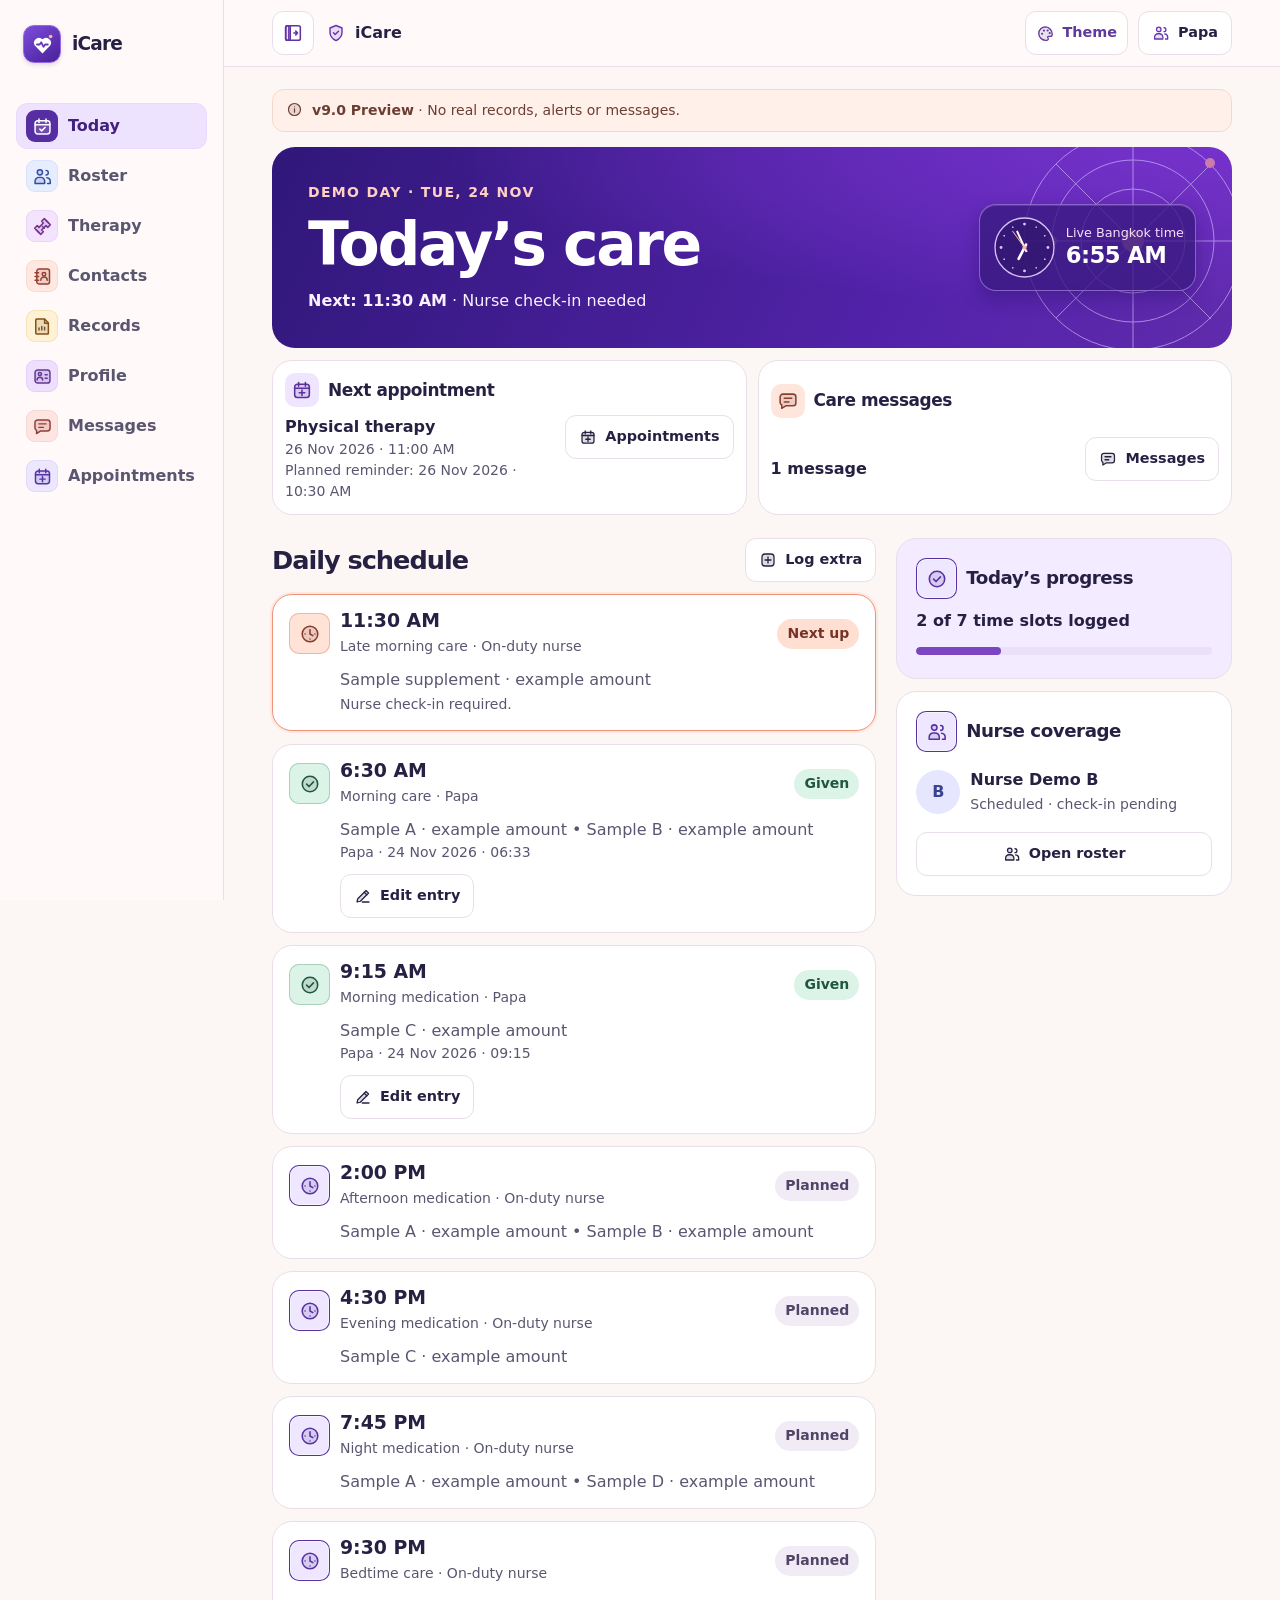
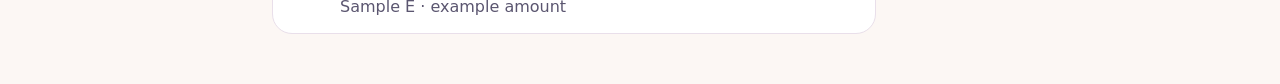
==== commit 5c9ce68f: "Publish iCare fictional design preview on Netlify" ====
--- a/index.html
+++ b/index.html
@@ -1,4 +1,4 @@
-<!doctype html><html lang="en"><head><meta charset="utf-8"><meta name="robots" content="noindex,nofollow"><meta name="viewport" content="width=device-width,initial-scale=1"><meta name="description" content="A demo redesign for a family care workspace. No live data or alerts."><title>Care Together · Design preview</title><link rel="icon" type="image/svg+xml" href="data:image/svg+xml,%3Csvg%20xmlns%3D%22http%3A%2F%2Fwww.w3.org%2F2000%2Fsvg%22%20viewBox%3D%220%200%2040%2040%22%3E%3Cdefs%3E%3ClinearGradient%20id%3D%22a%22%20x2%3D%221%22%20y2%3D%221%22%3E%3Cstop%20stop-color%3D%22%237a48dc%22%2F%3E%3Cstop%20offset%3D%221%22%20stop-color%3D%22%23492396%22%2F%3E%3C%2FlinearGradient%3E%3C%2Fdefs%3E%3Crect%20x%3D%221%22%20y%3D%221%22%20width%3D%2238%22%20height%3D%2238%22%20rx%3D%2211%22%20fill%3D%22url%28%23a%29%22%2F%3E%3Cpath%20fill%3D%22%23fff%22%20d%3D%22m20%2031-10-10A6.5%206.5%200%200%201%2020%2013a6.5%206.5%200%200%201%2010%208z%22%2F%3E%3Cpath%20fill%3D%22none%22%20stroke%3D%22%236636ba%22%20stroke-width%3D%222%22%20stroke-linecap%3D%22round%22%20stroke-linejoin%3D%22round%22%20d%3D%22M13%2020h3.7l1.6-2.5%203%205.1%202-2.6H27%22%2F%3E%3Ccircle%20cx%3D%2230%22%20cy%3D%2210%22%20r%3D%222.6%22%20fill%3D%22%23ffb3a0%22%2F%3E%3C%2Fsvg%3E">
+<!doctype html><html lang="en"><head><meta charset="utf-8"><meta name="robots" content="noindex,nofollow"><meta name="viewport" content="width=device-width,initial-scale=1"><meta name="description" content="A demo redesign for a family care workspace. No live data or alerts."><title>iCare · Design preview</title><link rel="icon" type="image/svg+xml" href="data:image/svg+xml,%3Csvg%20xmlns%3D%22http%3A%2F%2Fwww.w3.org%2F2000%2Fsvg%22%20viewBox%3D%220%200%2040%2040%22%3E%3Cdefs%3E%3ClinearGradient%20id%3D%22a%22%20x2%3D%221%22%20y2%3D%221%22%3E%3Cstop%20stop-color%3D%22%237a48dc%22%2F%3E%3Cstop%20offset%3D%221%22%20stop-color%3D%22%23492396%22%2F%3E%3C%2FlinearGradient%3E%3C%2Fdefs%3E%3Crect%20x%3D%221%22%20y%3D%221%22%20width%3D%2238%22%20height%3D%2238%22%20rx%3D%2211%22%20fill%3D%22url%28%23a%29%22%2F%3E%3Cpath%20fill%3D%22%23fff%22%20d%3D%22m20%2031-10-10A6.5%206.5%200%200%201%2020%2013a6.5%206.5%200%200%201%2010%208z%22%2F%3E%3Cpath%20fill%3D%22none%22%20stroke%3D%22%236636ba%22%20stroke-width%3D%222%22%20stroke-linecap%3D%22round%22%20stroke-linejoin%3D%22round%22%20d%3D%22M13%2020h3.7l1.6-2.5%203%205.1%202-2.6H27%22%2F%3E%3Ccircle%20cx%3D%2230%22%20cy%3D%2210%22%20r%3D%222.6%22%20fill%3D%22%23ffb3a0%22%2F%3E%3C%2Fsvg%3E">
 <style>
 :root{--bg:#f0f4f2;--surface:#fff;--ink:#182c2b;--muted:#4a605b;--line:#dbe6e2;--teal:#175952;--wash:#e5f2eb;--forest:#133f3b;--lime:#e0f0a9;--radius:20px}*{box-sizing:border-box}html{scroll-behavior:smooth}body{margin:0;background:var(--bg);color:var(--ink);font:1rem/1.5 system-ui,-apple-system,BlinkMacSystemFont,"Segoe UI",sans-serif}h1,h2,h3,p{margin:0}h1,h2,h3{line-height:1.12;letter-spacing:-.04em}h1{font-size:clamp(2.2rem,5vw,3.75rem);font-weight:670}h2{font-size:1.6rem;font-weight:670}h3{font-size:1.14rem;font-weight:680}.small,small{font-size:.875rem}.muted,small{color:var(--muted)}.caps{font-size:.875rem;letter-spacing:.095em;text-transform:uppercase;font-weight:720}.ico{fill:none;stroke:currentColor;stroke-width:1.7;stroke-linecap:round;stroke-linejoin:round;width:1.25rem;height:1.25rem;display:block;flex:none}.large-icon{width:1.45rem;height:1.45rem}.pill{display:inline-flex;align-items:center;gap:6px;min-height:30px;padding:4px 10px;border-radius:100px;background:var(--wash);color:#23564e;font-size:.875rem;font-weight:680;line-height:1.3}.pill.amber{background:#fdf0d8;color:#735019}.pill.plain{background:#edf1ef;color:#40544e}.btn{cursor:pointer;min-height:44px;display:inline-flex;align-items:center;justify-content:center;gap:8px;border:1px solid var(--line);border-radius:11px;background:#fff;color:var(--ink);padding:8px 13px;font:inherit;font-size:.9rem;font-weight:680;text-decoration:none}.btn:hover{border-color:#659188;background:#f3faf6}.btn.primary{background:var(--teal);color:#fff;border-color:var(--teal)}.btn.primary:hover{background:#10463f}.btn:disabled{opacity:.65;cursor:not-allowed}.btn:focus-visible,.nav-btn:focus-visible,input:focus-visible,select:focus-visible,textarea:focus-visible{outline:3px solid #4f9687;outline-offset:3px}.frame{min-height:100vh;display:grid;grid-template-columns:224px minmax(0,1fr)}.side{padding:25px 16px;background:#f9fbfa;border-right:1px solid var(--line);position:sticky;top:0;height:100dvh;display:flex;flex-direction:column}.brand{display:flex;align-items:center;gap:11px;margin:0 7px 40px;font-weight:750;letter-spacing:-.045em;font-size:1.16rem;line-height:1.04}.brand small{display:block;margin-top:5px;letter-spacing:0;font-weight:500;font-size:.82rem}.logo{height:38px;width:38px;background:var(--teal);color:#fff;border-radius:11px;display:grid;place-items:center;flex:none}.nav{display:grid;gap:4px}.nav-btn{cursor:pointer;display:flex;align-items:center;gap:11px;border:1px solid transparent;border-radius:11px;background:transparent;min-height:46px;padding:8px 12px;color:var(--muted);font:inherit;font-weight:630;text-align:left}.nav-btn:hover{background:#edf4f0}.nav-btn[aria-current=page]{background:#e3efe9;color:#184b43;border-color:#d8e9e0}.side-foot{margin-top:auto;margin-inline:7px;display:grid;gap:8px}.workspace{min-width:0}.topbar{background:#f9fbfa;border-bottom:1px solid var(--line);min-height:67px;padding:10px clamp(19px,4vw,48px);display:flex;align-items:center;justify-content:space-between;gap:10px}.topbar-title{display:flex;gap:9px;align-items:center;font-weight:680}.top-controls{display:flex;align-items:center;gap:10px}.mobile-logo,.mobile-nav{display:none}.content{max-width:1340px;margin:auto;padding:22px clamp(19px,4vw,48px) 50px}.demo{display:flex;align-items:flex-start;gap:9px;font-size:.875rem;border:1px solid #e5d8ad;background:#fef8e6;color:#624c25;border-radius:12px;padding:10px 13px;margin-bottom:22px}.demo .ico{width:17px;height:17px;margin-top:1px}.hero{background:var(--forest);color:white;border-radius:23px;min-height:201px;position:relative;overflow:hidden;padding:27px clamp(22px,4vw,36px);display:flex;flex-direction:column;justify-content:center;isolation:isolate}.hero .caps{color:#e0eeae;margin-bottom:8px}.hero p:last-of-type{color:#d8e9e2;margin-top:10px;max-width:475px}.hero-art{width:270px;height:245px;position:absolute;right:-10px;top:-28px;z-index:-1;opacity:.52;pointer-events:none}.layout{display:grid;grid-template-columns:minmax(0,1.8fr) minmax(260px,1fr);gap:20px;margin-top:23px;align-items:start}.section-head{display:flex;align-items:center;justify-content:space-between;gap:10px;margin-bottom:12px}.section-head p{margin-top:4px}.panel{border:1px solid var(--line);border-radius:var(--radius);background:var(--surface);padding:19px;min-width:0}.next-card{margin-bottom:13px}.dose-list,.stack{display:grid;gap:12px;min-width:0}.dose{padding:14px 16px}.dose.current{border-color:#6e9d89;box-shadow:0 0 0 2px #e1efe6}.dose-line{display:flex;align-items:center;justify-content:space-between;gap:10px}.dose-time{display:flex;align-items:center;gap:10px;min-width:0}.dose-time strong{font-size:1.18rem;line-height:1.2}.tile{width:41px;height:41px;border-radius:10px;background:#e6f2ec;color:#245f55;display:grid;place-items:center;flex:none}.tile.violet{background:#eeeafa;color:#5c4a87}.dose-body{margin:10px 0 0 51px;color:var(--muted);overflow-wrap:anywhere}.dose-ctl{display:flex;gap:7px;flex-wrap:wrap;margin-top:11px}.summary{display:grid;gap:10px}.box-label{display:flex;align-items:center;gap:9px}.box-label h3{letter-spacing:-.025em}.progress-line{height:8px;border-radius:20px;background:#e8efeb;overflow:hidden;margin:4px 0}.progress-line i{display:block;height:100%;background:#45846b;border-radius:20px}.soft{background:#e8f3ed}.on-call{display:flex;align-items:center;gap:10px;margin:6px 0}.avatar{width:44px;height:44px;border-radius:50%;background:#d8ebdd;color:#1c5446;display:grid;place-items:center;font-weight:750;flex:none}.pagehead{margin:8px 0 21px}.pagehead p{margin-top:9px;max-width:58ch}.pagehead .caps{color:var(--teal);margin-bottom:8px}.split{display:grid;grid-template-columns:repeat(2,minmax(0,1fr));gap:14px}.row{display:flex;align-items:center;justify-content:space-between;gap:12px;min-width:0}.row+.row{margin-top:10px;padding-top:10px;border-top:1px solid var(--line)}.actions{display:flex;gap:8px;flex-wrap:wrap;margin-top:12px}.date-card{min-width:56px;background:#e8f4ed;color:#24584f;border-radius:12px;text-align:center;padding:7px;line-height:1.2}.date-card strong{font-size:1.25rem;display:block}.date-card small{color:inherit}.flex-start{display:flex;align-items:flex-start;gap:12px}.flex-start>div:last-child{min-width:0;flex:1}.tabstrip{display:flex;gap:8px;flex-wrap:wrap;margin-top:13px}.empty{padding:27px;text-align:center;color:var(--muted);border:1px dashed #aac4ba;border-radius:var(--radius);background:#f7faf8}.contact-info{margin-top:12px;display:grid;gap:8px;overflow-wrap:anywhere}.contact-info div{display:grid;grid-template-columns:7ch minmax(0,1fr);gap:10px}.contact-info dt{font-weight:660}.contact-info dd{margin:0;color:var(--muted)}.directory{max-width:780px}.directory-controls{display:grid;gap:11px;margin-bottom:13px}.directory-search{display:flex;align-items:center;gap:10px;min-height:49px;padding:0 13px;border:1px solid var(--line);border-radius:11px;background:white;color:#41635b}.directory-search input{min-height:46px;min-width:0;width:100%;border:0;background:none;padding:4px;font:inherit;color:var(--ink)}.dir-tabs{display:flex;gap:5px;border-bottom:1px solid var(--line);overflow-x:auto}.dir-tab{border:0;border-bottom:3px solid transparent;box-shadow:none;border-radius:8px 8px 0 0;background:transparent;white-space:nowrap;color:var(--muted);min-height:45px;padding:7px 12px;cursor:pointer;font:inherit;font-size:.9rem;font-weight:675}.dir-tab:hover{background:#e8f1ec}.dir-tab[aria-pressed=true]{color:#175952;border-color:#2e7368}.dir-tab:focus-visible,.directory-list summary:focus-visible{outline:3px solid #4f9687;outline-offset:1px}.directory-list{display:grid;gap:8px}.contact-row{border:1px solid var(--line);background:#fff;border-radius:14px;overflow:hidden}.directory-list summary{min-height:67px;padding:9px 12px;display:flex;gap:11px;align-items:center;cursor:pointer;list-style:none}.directory-list summary::-webkit-details-marker{display:none}.contact-chevron{margin-left:auto;width:1.25rem;color:#4a605b}.contact-row[open] .contact-chevron{rotate:180deg}.contact-label{display:grid;gap:2px;min-width:0}.contact-label strong{line-height:1.2;letter-spacing:-.015em}.contact-label small{line-height:1.25}.contact-row .avatar{width:43px;height:43px}.avatar.peach{background:#f7e6d5;color:#6d4426}.avatar.lavender{background:#eee9f8;color:#574274}.avatar.blue{background:#e4eff6;color:#244f68}.contact-details{border-top:1px solid var(--line);padding:0 13px 12px 67px}.contact-details .btn{min-height:44px}.contact-details .contact-info{margin-bottom:9px}.contact-details .contact-info div{grid-template-columns:9ch minmax(0,1fr)}@media(max-width:400px){.contact-details{padding-left:14px}.dir-tab{padding-inline:8px}}.sheet{width:min(95vw,520px);max-height:85dvh;border:1px solid var(--line);border-radius:20px;padding:22px;color:var(--ink);overflow:auto}.sheet::backdrop{background:#152e2b99}.sheet form{display:grid;gap:12px}.sheet h2{margin-bottom:4px}.sheet label{display:grid;gap:5px;color:var(--ink);font-weight:630}.sheet input,.sheet textarea,.sheet select{width:100%;min-height:44px;padding:7px 10px;border:1px solid #b8ccc3;border-radius:8px;font:inherit;color:var(--ink);background:#fff}.sheet .dose-sample{background:#e8f2ed;padding:10px;border-radius:10px;color:#28594d}.toast{position:fixed;bottom:22px;right:22px;max-width:calc(100% - 44px);background:#163e37;color:white;border-radius:12px;padding:11px 16px;z-index:5}.toast:empty{display:none}[hidden]{display:none!important}@media(max-width:980px){.frame{grid-template-columns:180px minmax(0,1fr)}.layout{grid-template-columns:minmax(0,1.45fr) minmax(220px,1fr);gap:13px}.side{padding-inline:11px}.dose-body{margin-left:0}}@media(max-width:770px){.frame{display:block}.side{display:none}.topbar{padding:9px 15px;min-height:60px}.topbar-title>.ico{display:none}.mobile-logo{display:grid;width:33px;height:33px;border-radius:9px}.mobile-logo .ico{width:17px;height:17px}.topbar-title .headlabel{font-size:1.02rem}.top-controls .pill{display:none}.content{padding:14px 15px 94px}.demo{margin-bottom:14px}.hero{min-height:169px}.hero-art{right:-100px;opacity:.34}.layout{display:flex;flex-direction:column;margin-top:17px;gap:16px}.layout>*{width:100%}.sidebar-cards{grid-template-columns:repeat(2,minmax(0,1fr))}.sidebar-cards>.panel:first-child{grid-column:1/-1}.mobile-nav{display:grid;grid-template-columns:repeat(5,minmax(0,1fr));position:fixed;bottom:0;left:0;right:0;background:#f9fbfa;z-index:4;border-top:1px solid var(--line);padding:5px 3px max(5px,env(safe-area-inset-bottom));gap:1px}.mobile-nav .nav-btn{font-size:.8rem;letter-spacing:-.025em;flex-direction:column;justify-content:center;gap:3px;min-height:53px;padding:4px 0}.mobile-nav .ico{width:19px;height:19px}.toast{bottom:78px;right:12px;max-width:calc(100% - 24px)}}@media(max-width:485px){.split,.sidebar-cards{grid-template-columns:1fr}.dose{padding:12px}.dose-ctl .btn{flex:1}.section-head h2{font-size:1.35rem}.top-controls .btn{padding:5px 8px}.panel{padding:14px}.row{gap:8px}.hero{padding:20px 17px}.section-head .btn{padding:6px 9px}}@media(prefers-reduced-motion:reduce){html{scroll-behavior:auto}}
 
@@ -119,8 +119,8 @@
 <symbol id="star" viewBox="0 0 24 24"><path class="icon-tint" d="m12 3.6 2.4 5.1 5.6.8-4 4 1 5.6-5-2.6-5 2.6 1-5.6-4-4 5.6-.8z"/></symbol>
 </defs></svg>
 <div class="frame" id="app-frame" data-sidebar="open">
-<aside class="side" id="desktop-sidebar"><div class="brand"><span class="logo"><svg class="ico large-icon" aria-hidden="true"><use href="#mark"/></svg></span><div>Care Together</div></div><nav class="nav" id="desk-nav" aria-label="Main navigation"></nav><div class="season-side" id="season-side" aria-hidden="true"></div></aside>
-<div class="workspace" id="workspace"><header class="topbar"><div class="topbar-title"><button type="button" class="btn sidebar-toggle" id="sidebar-toggle" aria-controls="desktop-sidebar" aria-expanded="true" aria-label="Hide navigation" title="Hide navigation"><svg class="ico" aria-hidden="true"><use href="#sidebar"/></svg></button><span class="logo mobile-logo"><svg class="ico" aria-hidden="true"><use href="#mark"/></svg></span><svg class="ico" aria-hidden="true"><use href="#shield"/></svg><span class="headlabel">Care Together</span><span class="headlabel-short" aria-hidden="true">Care</span></div><div class="top-controls"><button class="btn theme-btn" id="theme-button" type="button" aria-label="Change theme" title="Change theme"><svg class="ico" aria-hidden="true"><use href="#palette"/></svg><span>Theme</span></button><button class="btn role-btn" type="button" id="role-button"><svg class="ico" aria-hidden="true"><use href="#people"/></svg><span id="role-label">Papa</span></button></div></header>
+<aside class="side" id="desktop-sidebar"><div class="brand"><span class="logo"><svg class="ico large-icon" aria-hidden="true"><use href="#mark"/></svg></span><div>iCare</div></div><nav class="nav" id="desk-nav" aria-label="Main navigation"></nav><div class="season-side" id="season-side" aria-hidden="true"></div></aside>
+<div class="workspace" id="workspace"><header class="topbar"><div class="topbar-title"><button type="button" class="btn sidebar-toggle" id="sidebar-toggle" aria-controls="desktop-sidebar" aria-expanded="true" aria-label="Hide navigation" title="Hide navigation"><svg class="ico" aria-hidden="true"><use href="#sidebar"/></svg></button><span class="logo mobile-logo"><svg class="ico" aria-hidden="true"><use href="#mark"/></svg></span><svg class="ico" aria-hidden="true"><use href="#shield"/></svg><span class="headlabel">iCare</span><span class="headlabel-short" aria-hidden="true">Care</span></div><div class="top-controls"><button class="btn theme-btn" id="theme-button" type="button" aria-label="Change theme" title="Change theme"><svg class="ico" aria-hidden="true"><use href="#palette"/></svg><span>Theme</span></button><button class="btn role-btn" type="button" id="role-button"><svg class="ico" aria-hidden="true"><use href="#people"/></svg><span id="role-label">Papa</span></button></div></header>
 <main class="content" id="main"><div class="demo" role="note"><svg class="ico" aria-hidden="true"><use href="#info"/></svg><div><strong>v9.0 Preview</strong> · No real records, alerts or messages.</div></div><div id="page"></div></main></div></div>
 <nav class="mobile-nav" id="mobile-nav" aria-label="Main navigation"></nav><dialog class="sheet" id="dialog" aria-labelledby="dialog-title"></dialog><div class="toast" id="toast" role="status" aria-live="polite"></div>
 <script>
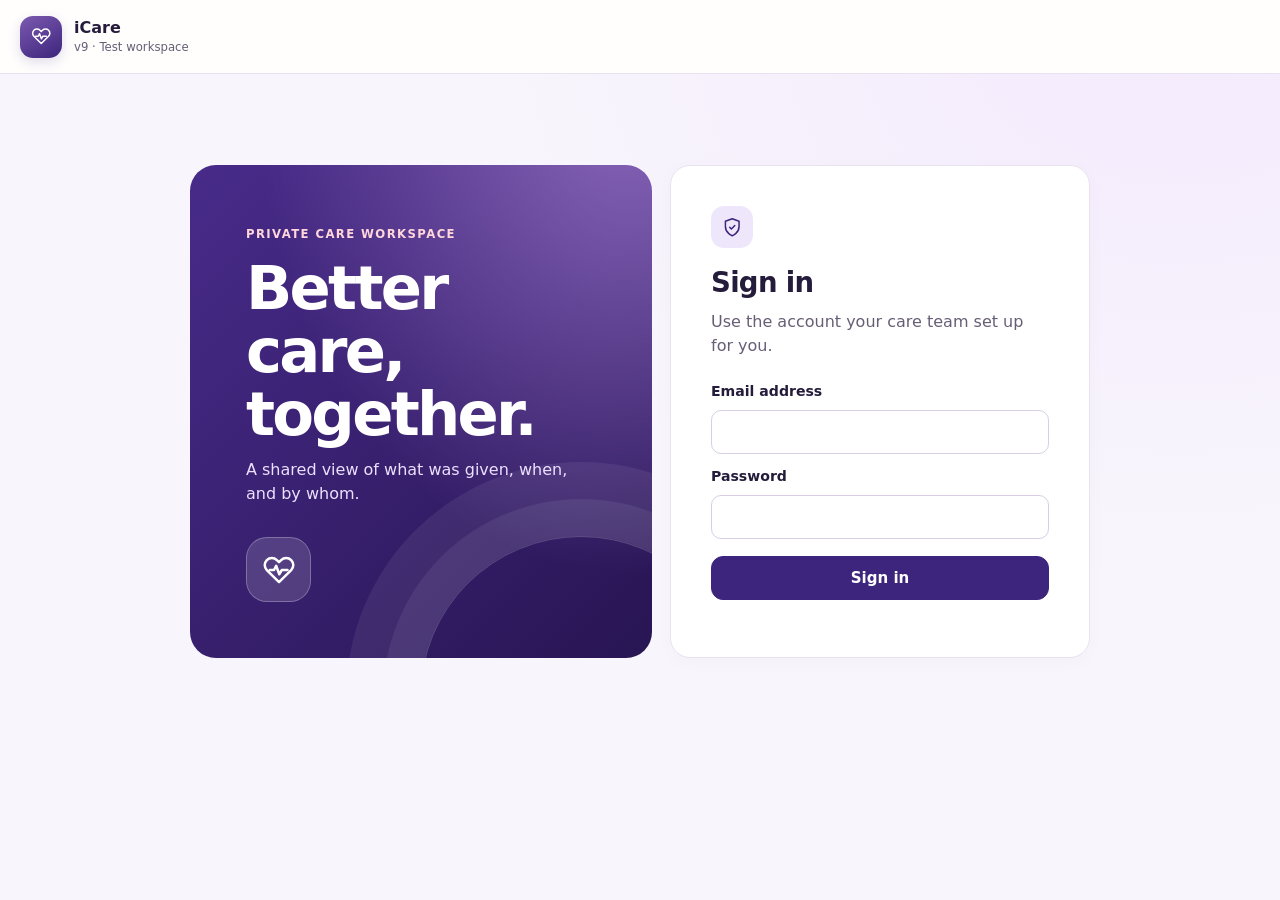
==== commit 9176938e: "Stage isolated iCare sign-in and medication log pilot" ====
--- a/index.html
+++ b/index.html
@@ -1,479 +1,67 @@
-<!doctype html><html lang="en"><head><meta charset="utf-8"><meta name="robots" content="noindex,nofollow"><meta name="viewport" content="width=device-width,initial-scale=1"><meta name="description" content="A demo redesign for a family care workspace. No live data or alerts."><title>iCare · Design preview</title><link rel="icon" type="image/svg+xml" href="data:image/svg+xml,%3Csvg%20xmlns%3D%22http%3A%2F%2Fwww.w3.org%2F2000%2Fsvg%22%20viewBox%3D%220%200%2040%2040%22%3E%3Cdefs%3E%3ClinearGradient%20id%3D%22a%22%20x2%3D%221%22%20y2%3D%221%22%3E%3Cstop%20stop-color%3D%22%237a48dc%22%2F%3E%3Cstop%20offset%3D%221%22%20stop-color%3D%22%23492396%22%2F%3E%3C%2FlinearGradient%3E%3C%2Fdefs%3E%3Crect%20x%3D%221%22%20y%3D%221%22%20width%3D%2238%22%20height%3D%2238%22%20rx%3D%2211%22%20fill%3D%22url%28%23a%29%22%2F%3E%3Cpath%20fill%3D%22%23fff%22%20d%3D%22m20%2031-10-10A6.5%206.5%200%200%201%2020%2013a6.5%206.5%200%200%201%2010%208z%22%2F%3E%3Cpath%20fill%3D%22none%22%20stroke%3D%22%236636ba%22%20stroke-width%3D%222%22%20stroke-linecap%3D%22round%22%20stroke-linejoin%3D%22round%22%20d%3D%22M13%2020h3.7l1.6-2.5%203%205.1%202-2.6H27%22%2F%3E%3Ccircle%20cx%3D%2230%22%20cy%3D%2210%22%20r%3D%222.6%22%20fill%3D%22%23ffb3a0%22%2F%3E%3C%2Fsvg%3E">
-<style>
-:root{--bg:#f0f4f2;--surface:#fff;--ink:#182c2b;--muted:#4a605b;--line:#dbe6e2;--teal:#175952;--wash:#e5f2eb;--forest:#133f3b;--lime:#e0f0a9;--radius:20px}*{box-sizing:border-box}html{scroll-behavior:smooth}body{margin:0;background:var(--bg);color:var(--ink);font:1rem/1.5 system-ui,-apple-system,BlinkMacSystemFont,"Segoe UI",sans-serif}h1,h2,h3,p{margin:0}h1,h2,h3{line-height:1.12;letter-spacing:-.04em}h1{font-size:clamp(2.2rem,5vw,3.75rem);font-weight:670}h2{font-size:1.6rem;font-weight:670}h3{font-size:1.14rem;font-weight:680}.small,small{font-size:.875rem}.muted,small{color:var(--muted)}.caps{font-size:.875rem;letter-spacing:.095em;text-transform:uppercase;font-weight:720}.ico{fill:none;stroke:currentColor;stroke-width:1.7;stroke-linecap:round;stroke-linejoin:round;width:1.25rem;height:1.25rem;display:block;flex:none}.large-icon{width:1.45rem;height:1.45rem}.pill{display:inline-flex;align-items:center;gap:6px;min-height:30px;padding:4px 10px;border-radius:100px;background:var(--wash);color:#23564e;font-size:.875rem;font-weight:680;line-height:1.3}.pill.amber{background:#fdf0d8;color:#735019}.pill.plain{background:#edf1ef;color:#40544e}.btn{cursor:pointer;min-height:44px;display:inline-flex;align-items:center;justify-content:center;gap:8px;border:1px solid var(--line);border-radius:11px;background:#fff;color:var(--ink);padding:8px 13px;font:inherit;font-size:.9rem;font-weight:680;text-decoration:none}.btn:hover{border-color:#659188;background:#f3faf6}.btn.primary{background:var(--teal);color:#fff;border-color:var(--teal)}.btn.primary:hover{background:#10463f}.btn:disabled{opacity:.65;cursor:not-allowed}.btn:focus-visible,.nav-btn:focus-visible,input:focus-visible,select:focus-visible,textarea:focus-visible{outline:3px solid #4f9687;outline-offset:3px}.frame{min-height:100vh;display:grid;grid-template-columns:224px minmax(0,1fr)}.side{padding:25px 16px;background:#f9fbfa;border-right:1px solid var(--line);position:sticky;top:0;height:100dvh;display:flex;flex-direction:column}.brand{display:flex;align-items:center;gap:11px;margin:0 7px 40px;font-weight:750;letter-spacing:-.045em;font-size:1.16rem;line-height:1.04}.brand small{display:block;margin-top:5px;letter-spacing:0;font-weight:500;font-size:.82rem}.logo{height:38px;width:38px;background:var(--teal);color:#fff;border-radius:11px;display:grid;place-items:center;flex:none}.nav{display:grid;gap:4px}.nav-btn{cursor:pointer;display:flex;align-items:center;gap:11px;border:1px solid transparent;border-radius:11px;background:transparent;min-height:46px;padding:8px 12px;color:var(--muted);font:inherit;font-weight:630;text-align:left}.nav-btn:hover{background:#edf4f0}.nav-btn[aria-current=page]{background:#e3efe9;color:#184b43;border-color:#d8e9e0}.side-foot{margin-top:auto;margin-inline:7px;display:grid;gap:8px}.workspace{min-width:0}.topbar{background:#f9fbfa;border-bottom:1px solid var(--line);min-height:67px;padding:10px clamp(19px,4vw,48px);display:flex;align-items:center;justify-content:space-between;gap:10px}.topbar-title{display:flex;gap:9px;align-items:center;font-weight:680}.top-controls{display:flex;align-items:center;gap:10px}.mobile-logo,.mobile-nav{display:none}.content{max-width:1340px;margin:auto;padding:22px clamp(19px,4vw,48px) 50px}.demo{display:flex;align-items:flex-start;gap:9px;font-size:.875rem;border:1px solid #e5d8ad;background:#fef8e6;color:#624c25;border-radius:12px;padding:10px 13px;margin-bottom:22px}.demo .ico{width:17px;height:17px;margin-top:1px}.hero{background:var(--forest);color:white;border-radius:23px;min-height:201px;position:relative;overflow:hidden;padding:27px clamp(22px,4vw,36px);display:flex;flex-direction:column;justify-content:center;isolation:isolate}.hero .caps{color:#e0eeae;margin-bottom:8px}.hero p:last-of-type{color:#d8e9e2;margin-top:10px;max-width:475px}.hero-art{width:270px;height:245px;position:absolute;right:-10px;top:-28px;z-index:-1;opacity:.52;pointer-events:none}.layout{display:grid;grid-template-columns:minmax(0,1.8fr) minmax(260px,1fr);gap:20px;margin-top:23px;align-items:start}.section-head{display:flex;align-items:center;justify-content:space-between;gap:10px;margin-bottom:12px}.section-head p{margin-top:4px}.panel{border:1px solid var(--line);border-radius:var(--radius);background:var(--surface);padding:19px;min-width:0}.next-card{margin-bottom:13px}.dose-list,.stack{display:grid;gap:12px;min-width:0}.dose{padding:14px 16px}.dose.current{border-color:#6e9d89;box-shadow:0 0 0 2px #e1efe6}.dose-line{display:flex;align-items:center;justify-content:space-between;gap:10px}.dose-time{display:flex;align-items:center;gap:10px;min-width:0}.dose-time strong{font-size:1.18rem;line-height:1.2}.tile{width:41px;height:41px;border-radius:10px;background:#e6f2ec;color:#245f55;display:grid;place-items:center;flex:none}.tile.violet{background:#eeeafa;color:#5c4a87}.dose-body{margin:10px 0 0 51px;color:var(--muted);overflow-wrap:anywhere}.dose-ctl{display:flex;gap:7px;flex-wrap:wrap;margin-top:11px}.summary{display:grid;gap:10px}.box-label{display:flex;align-items:center;gap:9px}.box-label h3{letter-spacing:-.025em}.progress-line{height:8px;border-radius:20px;background:#e8efeb;overflow:hidden;margin:4px 0}.progress-line i{display:block;height:100%;background:#45846b;border-radius:20px}.soft{background:#e8f3ed}.on-call{display:flex;align-items:center;gap:10px;margin:6px 0}.avatar{width:44px;height:44px;border-radius:50%;background:#d8ebdd;color:#1c5446;display:grid;place-items:center;font-weight:750;flex:none}.pagehead{margin:8px 0 21px}.pagehead p{margin-top:9px;max-width:58ch}.pagehead .caps{color:var(--teal);margin-bottom:8px}.split{display:grid;grid-template-columns:repeat(2,minmax(0,1fr));gap:14px}.row{display:flex;align-items:center;justify-content:space-between;gap:12px;min-width:0}.row+.row{margin-top:10px;padding-top:10px;border-top:1px solid var(--line)}.actions{display:flex;gap:8px;flex-wrap:wrap;margin-top:12px}.date-card{min-width:56px;background:#e8f4ed;color:#24584f;border-radius:12px;text-align:center;padding:7px;line-height:1.2}.date-card strong{font-size:1.25rem;display:block}.date-card small{color:inherit}.flex-start{display:flex;align-items:flex-start;gap:12px}.flex-start>div:last-child{min-width:0;flex:1}.tabstrip{display:flex;gap:8px;flex-wrap:wrap;margin-top:13px}.empty{padding:27px;text-align:center;color:var(--muted);border:1px dashed #aac4ba;border-radius:var(--radius);background:#f7faf8}.contact-info{margin-top:12px;display:grid;gap:8px;overflow-wrap:anywhere}.contact-info div{display:grid;grid-template-columns:7ch minmax(0,1fr);gap:10px}.contact-info dt{font-weight:660}.contact-info dd{margin:0;color:var(--muted)}.directory{max-width:780px}.directory-controls{display:grid;gap:11px;margin-bottom:13px}.directory-search{display:flex;align-items:center;gap:10px;min-height:49px;padding:0 13px;border:1px solid var(--line);border-radius:11px;background:white;color:#41635b}.directory-search input{min-height:46px;min-width:0;width:100%;border:0;background:none;padding:4px;font:inherit;color:var(--ink)}.dir-tabs{display:flex;gap:5px;border-bottom:1px solid var(--line);overflow-x:auto}.dir-tab{border:0;border-bottom:3px solid transparent;box-shadow:none;border-radius:8px 8px 0 0;background:transparent;white-space:nowrap;color:var(--muted);min-height:45px;padding:7px 12px;cursor:pointer;font:inherit;font-size:.9rem;font-weight:675}.dir-tab:hover{background:#e8f1ec}.dir-tab[aria-pressed=true]{color:#175952;border-color:#2e7368}.dir-tab:focus-visible,.directory-list summary:focus-visible{outline:3px solid #4f9687;outline-offset:1px}.directory-list{display:grid;gap:8px}.contact-row{border:1px solid var(--line);background:#fff;border-radius:14px;overflow:hidden}.directory-list summary{min-height:67px;padding:9px 12px;display:flex;gap:11px;align-items:center;cursor:pointer;list-style:none}.directory-list summary::-webkit-details-marker{display:none}.contact-chevron{margin-left:auto;width:1.25rem;color:#4a605b}.contact-row[open] .contact-chevron{rotate:180deg}.contact-label{display:grid;gap:2px;min-width:0}.contact-label strong{line-height:1.2;letter-spacing:-.015em}.contact-label small{line-height:1.25}.contact-row .avatar{width:43px;height:43px}.avatar.peach{background:#f7e6d5;color:#6d4426}.avatar.lavender{background:#eee9f8;color:#574274}.avatar.blue{background:#e4eff6;color:#244f68}.contact-details{border-top:1px solid var(--line);padding:0 13px 12px 67px}.contact-details .btn{min-height:44px}.contact-details .contact-info{margin-bottom:9px}.contact-details .contact-info div{grid-template-columns:9ch minmax(0,1fr)}@media(max-width:400px){.contact-details{padding-left:14px}.dir-tab{padding-inline:8px}}.sheet{width:min(95vw,520px);max-height:85dvh;border:1px solid var(--line);border-radius:20px;padding:22px;color:var(--ink);overflow:auto}.sheet::backdrop{background:#152e2b99}.sheet form{display:grid;gap:12px}.sheet h2{margin-bottom:4px}.sheet label{display:grid;gap:5px;color:var(--ink);font-weight:630}.sheet input,.sheet textarea,.sheet select{width:100%;min-height:44px;padding:7px 10px;border:1px solid #b8ccc3;border-radius:8px;font:inherit;color:var(--ink);background:#fff}.sheet .dose-sample{background:#e8f2ed;padding:10px;border-radius:10px;color:#28594d}.toast{position:fixed;bottom:22px;right:22px;max-width:calc(100% - 44px);background:#163e37;color:white;border-radius:12px;padding:11px 16px;z-index:5}.toast:empty{display:none}[hidden]{display:none!important}@media(max-width:980px){.frame{grid-template-columns:180px minmax(0,1fr)}.layout{grid-template-columns:minmax(0,1.45fr) minmax(220px,1fr);gap:13px}.side{padding-inline:11px}.dose-body{margin-left:0}}@media(max-width:770px){.frame{display:block}.side{display:none}.topbar{padding:9px 15px;min-height:60px}.topbar-title>.ico{display:none}.mobile-logo{display:grid;width:33px;height:33px;border-radius:9px}.mobile-logo .ico{width:17px;height:17px}.topbar-title .headlabel{font-size:1.02rem}.top-controls .pill{display:none}.content{padding:14px 15px 94px}.demo{margin-bottom:14px}.hero{min-height:169px}.hero-art{right:-100px;opacity:.34}.layout{display:flex;flex-direction:column;margin-top:17px;gap:16px}.layout>*{width:100%}.sidebar-cards{grid-template-columns:repeat(2,minmax(0,1fr))}.sidebar-cards>.panel:first-child{grid-column:1/-1}.mobile-nav{display:grid;grid-template-columns:repeat(5,minmax(0,1fr));position:fixed;bottom:0;left:0;right:0;background:#f9fbfa;z-index:4;border-top:1px solid var(--line);padding:5px 3px max(5px,env(safe-area-inset-bottom));gap:1px}.mobile-nav .nav-btn{font-size:.8rem;letter-spacing:-.025em;flex-direction:column;justify-content:center;gap:3px;min-height:53px;padding:4px 0}.mobile-nav .ico{width:19px;height:19px}.toast{bottom:78px;right:12px;max-width:calc(100% - 24px)}}@media(max-width:485px){.split,.sidebar-cards{grid-template-columns:1fr}.dose{padding:12px}.dose-ctl .btn{flex:1}.section-head h2{font-size:1.35rem}.top-controls .btn{padding:5px 8px}.panel{padding:14px}.row{gap:8px}.hero{padding:20px 17px}.section-head .btn{padding:6px 9px}}@media(prefers-reduced-motion:reduce){html{scroll-behavior:auto}}
-
-/* Color system: vivid wayfinding without using color as the only status cue. */
-:root{--bg:#fcf7f4;--surface:#fff;--ink:#262143;--muted:#5b5670;--line:#e9dfea;--teal:#4a269c;--wash:#f1e9ff;--forest:#39208c;--lime:#fff;--accent:#5630a8;--ring:#6734bf}
-.btn:hover{border-color:#8062bc;background:#f7f1ff}.btn.primary:hover{background:#361875;border-color:#361875}
-.btn:focus-visible,.nav-btn:focus-visible,input:focus-visible,select:focus-visible,textarea:focus-visible,.dir-tab:focus-visible,.directory-list summary:focus-visible{outline-color:var(--ring)}
-.side,.topbar,.mobile-nav{background:#fffaf9}.logo{background:#5129a2}.topbar-title>.ico{color:#6334b5}.nav-btn:hover{background:#f7efff}.nav-btn[aria-current=page]{background:#eee3ff;color:#42207d;border-color:#ead9ff}.nav-btn[data-view=roster][aria-current=page]{background:#e8edff;color:#274499;border-color:#dce4ff}.nav-btn[data-view=therapy][aria-current=page]{background:#f3e5ff;color:#66258a;border-color:#ecd8fa}.nav-btn[data-view=contacts][aria-current=page]{background:#ffebe3;color:#863a2e;border-color:#f9ded5}.nav-btn[data-view=records][aria-current=page]{background:#fff1d6;color:#744708;border-color:#f9e6bd}
-.hero{background:radial-gradient(ellipse at 100% 0%,#7632cc 0,transparent 58%),linear-gradient(115deg,#301779,#5323aa 68%,#602bac)}.hero .caps{color:#ffd0c4}.hero p:last-of-type{color:#faf1ff}.hero-art{opacity:.62}.demo{background:#fff1e9;border-color:#f4d8ca;color:#6c3e33}.pill{background:#eee8fa;color:#46277e}.pill.plain{background:#f0ebf4;color:#504568}.pill.amber{background:#fff0d7;color:#6d4a16}.pill.coral{background:#ffdfd1;color:#753328}.pill.given{background:#dcf3e7;color:#205542}
-.tile{background:#eee7ff;color:#57329f}.tile.violet{background:#f4e4fb;color:#763395}.tile.given{background:#dcf3e7;color:#205542}.dose.current{border-color:#ed937c;box-shadow:0 0 0 2px #ffe7de}.dose.current .tile{background:#ffe3d7;color:#853c2d}.progress-line{background:#eae1f8}.progress-line i{background:#7c45c2}.soft{background:#f3ebff}.avatar{background:#e6e7ff;color:#3c4293}.avatar.peach{background:#ffe3d6;color:#7e3f25}.avatar.lavender{background:#eee3ff;color:#60388e}.avatar.blue{background:#e3ebff;color:#364b8b}.date-card{background:#f3e5ff;color:#692d90}
-.workspace[data-section=roster]{--accent:#304da1;--teal:#304da1}.workspace[data-section=therapy]{--accent:#763291;--teal:#763291}.workspace[data-section=contacts]{--accent:#933f31;--teal:#933f31}.workspace[data-section=records]{--accent:#7c5011;--teal:#7c5011}.pagehead .caps{color:var(--accent)}.directory-search{color:#873e30}.dir-tab:hover{background:#fff0e8}.dir-tab[aria-pressed=true]{color:#843b2d;border-color:#b7503d}.contact-chevron{color:#675971}.empty{border-color:#cdbbdd;background:#fcf8fe}.sheet input,.sheet textarea,.sheet select{border-color:#c7b9db}.sheet .dose-sample{background:#f4eaff;color:#4b2e72}.sheet::backdrop{background:#261443a6}.toast{background:#392174}
-@media(max-width:770px){.hero-art{opacity:.35}}
-
-/* Rounded duotone icon system; tint tiles carry the current section identity. */
-.icon-tint{fill:currentColor;fill-opacity:.15}
-.logo{background:linear-gradient(145deg,#7e4ddd,#482097);border:1px solid #9669e6;box-shadow:0 2px 4px #4b2a7b2b}.logo>.ico{width:25px;height:25px}
-.nav-icon{display:grid;place-items:center;width:32px;height:32px;border-radius:9px;background:var(--nav-wash);color:var(--nav-ink);flex:none;box-shadow:inset 0 0 0 1px var(--nav-edge)}
-.nav-icon>.ico{width:21px;height:21px}.nav-btn{gap:10px;padding:6px 9px}
-.nav-btn[data-view=today]{--nav-wash:#eee1ff;--nav-ink:#572da3;--nav-edge:#e2d1fb}.nav-btn[data-view=roster]{--nav-wash:#e6edff;--nav-ink:#304da1;--nav-edge:#d8e2ff}.nav-btn[data-view=therapy]{--nav-wash:#f3e3fc;--nav-ink:#763291;--nav-edge:#ead5f7}.nav-btn[data-view=contacts]{--nav-wash:#ffe8df;--nav-ink:#963e32;--nav-edge:#f8dbce}.nav-btn[data-view=records]{--nav-wash:#fff1d4;--nav-ink:#80511b;--nav-edge:#f5e2b7}
-.nav-btn[aria-current=page] .nav-icon{background:var(--nav-ink);color:#fff;box-shadow:none}
-.tile{box-shadow:inset 0 0 0 1px currentColor,inset 0 0 0 2px #ffffff88}.tile>.ico{width:22px;height:22px}.tile.given{box-shadow:inset 0 0 0 1px #a8d1b9}.dose.current .tile{box-shadow:inset 0 0 0 1px #efb6a5}
-.role-btn .ico{color:#6534b3}.btn .ico{width:18px;height:18px}
-@media(max-width:770px){.logo.mobile-logo .ico{width:22px;height:22px}.mobile-nav .nav-btn{gap:2px;min-height:55px}.mobile-nav .nav-icon{width:30px;height:28px;border-radius:8px}.mobile-nav .nav-icon .ico{width:19px;height:19px}}
-
-/* Medication editor keeps row controls and commit separate. */
-.edit-timing{display:grid;grid-template-columns:repeat(2,minmax(0,1fr));gap:10px}.sheet .time-preset{margin-top:5px;min-height:40px;font-size:.82rem}.med-editor{min-width:0;border-top:1px solid var(--line);border-bottom:1px solid var(--line);padding:12px 0;display:grid;gap:8px}.med-editor-head{display:flex;justify-content:space-between;gap:8px;align-items:baseline}.med-list{display:grid;gap:7px}.med-row{display:grid;grid-template-columns:minmax(0,1fr) minmax(94px,.75fr) auto;align-items:end;gap:8px;border:1px solid var(--line);border-radius:11px;padding:8px;background:#fffcff}.med-name{font-weight:680;overflow-wrap:anywhere;align-self:center}.sheet .med-amount{font-size:.82rem;gap:2px;font-weight:600}.med-amount input{padding:5px 7px}.sheet .med-remove{font-size:.8rem;gap:4px;color:#84382e;border-color:#edc8bd;padding-inline:7px}.med-remove:hover{background:#ffeae3;border-color:#cf7763}.med-remove svg{width:16px!important;height:16px!important}.med-add-btn{border-style:dashed;color:#492396}.med-picker,.med-empty{background:#f7f0ff;border:1px solid #eadbfa;border-radius:10px;padding:9px}.med-empty{color:#594b71;font-size:.9rem}.med-error:not(:empty){color:#8a2f24}.med-error:empty{display:none}.extra-record-actions{display:flex;gap:9px;align-items:center;flex-wrap:wrap;justify-content:flex-end}
-@media(max-width:405px){.med-row{grid-template-columns:minmax(0,1fr) auto}.med-name{grid-column:1/-1}.sheet .med-remove{font-size:.83rem}.sheet .btn{min-height:44px}}
-
-.nurse-profiles{margin-top:14px}.nurse-profiles h2{margin-bottom:5px}.profile-grid{display:grid;grid-template-columns:repeat(2,minmax(0,1fr));gap:8px}.profile-card{display:flex;align-items:flex-start;gap:10px;background:#faf8ff;border:1px solid var(--line);border-radius:12px;padding:10px}.profile-card h3{font-size:1.02rem;margin-top:4px}.profile-card .actions{margin-top:6px;gap:6px}.profile-card .btn{font-size:.83rem;padding:5px 8px;min-height:44px}.avatar img{width:100%;height:100%;object-fit:cover;border-radius:inherit}.profile-avatar{width:48px;height:48px}@media(max-width:590px){.profile-grid{grid-template-columns:1fr}}
-.visit-therapist{display:flex;align-items:center;gap:8px;font-size:.875rem;font-weight:630;color:#613879;margin-top:8px}.appointment-avatar{width:29px;height:29px;background:#f0dffa;color:#6e4286;font-size:.82rem}
-/* Profile keeps care instructions, safety, and source records distinct. */
-.nav-btn[data-view=profile]{--nav-wash:#eedfff;--nav-ink:#613892;--nav-edge:#e4d0fa}.nav-btn[data-view=profile][aria-current=page]{background:#f0e5ff;color:#5e2d8b;border-color:#e9d7fa}.workspace[data-section=profile]{--accent:#713c9a;--teal:#61378e}
-.profile-cover{display:flex;justify-content:space-between;align-items:center;gap:10px;border-radius:21px;padding:17px 20px;background:linear-gradient(122deg,#f6e9ff,#ffeae4);border:1px solid #ead8f6}.profile-cover .actions{margin:0}.profile-identity{display:flex;align-items:center;gap:13px;min-width:0}.profile-identity .caps{font-size:.8rem;color:#68378b;margin-bottom:3px}.profile-identity h2{overflow-wrap:anywhere}.profile-identity p:last-child{font-size:.9rem;color:#5c476b;margin-top:4px}.patient-avatar{width:64px;height:64px;background:#e9d6fb;color:#613892;font-size:1.25rem;border:2px solid #fff}.profile-snapshot,.related-care{margin-top:13px}.profile-snapshot{border-color:#edd7cd;background:#fffaf7}.profile-snapshot-facts,.profile-shortcuts{margin-top:12px;display:grid;gap:10px}.profile-snapshot-facts{grid-template-columns:repeat(3,minmax(0,1fr))}.profile-snapshot-facts>div,.profile-shortcuts>div{background:#fff;border:1px solid var(--line);border-radius:10px;padding:10px;overflow-wrap:anywhere}.profile-snapshot-facts p{color:var(--muted);font-size:.91rem}.profile-grid-body{margin-top:14px}.profile-section .section-head{align-items:flex-start}.profile-section .section-head h2,.profile-snapshot h2,.related-care h2{font-size:1.26rem}.profile-section .section-head .btn{padding-inline:8px}.profile-facts{display:grid;gap:9px;margin:0;font-size:.94rem}.profile-facts>div+div{padding-top:8px;border-top:1px solid var(--line)}.profile-facts dt{font-weight:680}.profile-facts dd{margin:2px 0 0;overflow-wrap:anywhere;color:var(--muted)}.profile-unset{font-style:italic}.profile-footnote{margin-top:11px;padding:10px;background:#fff4e8;border-radius:10px}.profile-shortcuts{grid-template-columns:repeat(4,minmax(0,1fr))}.profile-shortcuts .btn{margin-top:7px}.profile-cover .btn{font-size:.86rem}
-@media(max-width:770px){.mobile-nav{grid-template-columns:repeat(6,minmax(0,1fr))}.mobile-nav .nav-btn{font-size:.73rem}.profile-shortcuts{grid-template-columns:repeat(2,minmax(0,1fr))}}
-@media(max-width:525px){.profile-cover{align-items:flex-start;flex-direction:column;padding:13px}.profile-snapshot-facts{grid-template-columns:1fr}.profile-snapshot-facts>div{padding:7px 9px}.profile-section .section-head h2{font-size:1.13rem}}
-
-.nav-btn[data-view=messages]{--nav-wash:#ffe5e1;--nav-ink:#913e37;--nav-edge:#f7d7d1}.nav-btn[data-view=messages][aria-current=page]{background:#ffe9e4;color:#87382f;border-color:#f5d8d3}.nav-btn[data-view=appointments]{--nav-wash:#ece7ff;--nav-ink:#5435a3;--nav-edge:#e1d8fa}.workspace[data-section=messages]{--accent:#913e37;--teal:#87382f}.workspace[data-section=appointments]{--accent:#5435a3;--teal:#493194}
-.today-shortcuts{margin-top:12px;display:grid;grid-template-columns:repeat(2,minmax(0,1fr));gap:11px}.today-shortcut{padding:12px;display:grid;grid-template-columns:minmax(0,1fr) auto;align-items:center;gap:8px}.today-shortcut .box-label{grid-column:1/-1}.today-shortcut h3{font-size:1.06rem}.shortcut-message{background:#ffe6dc;color:#874032}.shortcut-appt{background:#efe5ff;color:#5a329c}.shortcut-message,.shortcut-appt{width:34px;height:34px;box-shadow:none}.today-shortcut .btn{white-space:nowrap;align-self:start}.message-body{white-space:pre-wrap;overflow-wrap:anywhere;margin-left:50px}.message-card h3{overflow-wrap:anywhere}.appointment-card{display:flex;align-items:flex-start;gap:12px}.appointment-detail{min-width:0;flex:1}.appointment-detail h3,.appointment-detail p{overflow-wrap:anywhere}.appointment-reminder{display:flex;gap:7px;align-items:center;margin-top:6px;color:#5d388c}.appointment-reminder .ico{width:17px;height:17px}.past-head{margin-top:16px}
-@media(max-width:910px){.today-shortcut{grid-template-columns:minmax(0,1fr)}.today-shortcut .btn{justify-self:start}}
-@media(max-width:435px){.today-shortcut{padding:8px;gap:6px}.today-shortcuts{gap:7px}.today-shortcut h3{font-size:.94rem}.today-shortcut .btn{font-size:.82rem;padding-inline:6px;white-space:normal}.today-shortcut .btn .ico{display:none}.today-shortcut .box-label{gap:5px}.shortcut-message,.shortcut-appt{width:28px;height:28px}.shortcut-message>.ico,.shortcut-appt>.ico{width:18px;height:18px}.message-body{margin-left:0}}
-
-/* Live Bangkok clock is visually separate from the historical demo day. */
-.hero.has-clock{display:grid;grid-template-columns:minmax(0,1fr) auto;align-items:center;gap:14px}.hero-copy{min-width:0}.hero-clock{display:flex;gap:8px;align-items:center;justify-content:center;min-width:185px;color:#fff;background:#3a1a80c9;border:1px solid #bc95ef95;box-shadow:0 7px 18px #290e6965,inset 0 1px 0 #ffffff24;border-radius:17px;padding:9px 11px;z-index:1}.clock-face{width:67px;height:67px;flex:none}.clock-caption{font-size:.8rem;color:#f8ddf9;display:block;line-height:1.24}.clock-reading{white-space:nowrap;font-size:1.42rem;font-weight:730;font-variant-numeric:tabular-nums;line-height:1.3;letter-spacing:-.025em}
-@media(max-width:625px){.hero.has-clock{gap:9px}.hero-clock{min-width:0;text-align:center;flex-direction:column;padding:6px 8px;gap:2px;border-radius:12px}.clock-face{width:42px;height:42px}.clock-caption{font-size:.68rem}.clock-reading{font-size:1.02rem}}
-@media(max-width:365px){.hero.has-clock{padding-inline:13px}.hero-copy .caps{font-size:.73rem;letter-spacing:.05em}.clock-caption{max-width:70px}.clock-face{width:37px;height:37px}.hero-copy h1{font-size:1.95rem}}
-
-/* Theme colors decorate the interface; dose statuses keep their existing colors. */
-.theme-btn{width:43px;padding:7px;flex:none;color:#60399c}.theme-btn .ico{width:21px;height:21px}.theme-options{border:0;padding:0;margin:0;display:grid;grid-template-columns:repeat(2,minmax(0,1fr));gap:8px}.theme-options legend{font-size:.9rem;font-weight:680;margin-bottom:6px}.sheet .theme-card{display:flex;align-items:center;gap:7px;padding:8px;min-height:53px;flex-wrap:wrap;cursor:pointer;border:1px solid var(--line);border-radius:10px;font-size:.9rem}.sheet .theme-card:has(input:checked){border-color:#8e61c1;background:#f6ecff}.sheet .theme-card input{width:16px;min-height:16px;height:16px;margin:0;accent-color:#60399c}.theme-swatches{display:flex}.theme-swatches i{width:13px;height:13px;border-radius:50%;border:1px solid #fff}.theme-swatches i+i{margin-left:-3px}
-:root[data-theme=winter]{--bg:#eef7fd;--line:#d5e6f0;--season-shell:#f7fbff;--season-hero:linear-gradient(118deg,#173c69,#205d92 68%,#336c9e);--season-clock:#163f6ecc;--season-eyebrow:#e4f5ff;--season-accent:#215d89;--season-wash:#e3f1fc;--season-tint:#cff0fe}
-:root[data-theme=christmas]{--bg:#fcf3f2;--line:#efd6db;--season-shell:#fff8f6;--season-hero:linear-gradient(118deg,#57203a,#862a45 65%,#9a493d);--season-clock:#65213fcc;--season-eyebrow:#ffead0;--season-accent:#863649;--season-wash:#fbe4e5;--season-tint:#ffd7a0}
-:root[data-theme=autumn]{--bg:#fcf3e7;--line:#eedacb;--season-shell:#fff9ef;--season-hero:linear-gradient(118deg,#5e2c22,#8c4329 70%,#985435);--season-clock:#653122cc;--season-eyebrow:#ffe9c7;--season-accent:#88472b;--season-wash:#f8e8d8;--season-tint:#ffd29e}
-:root[data-theme=summer]{--bg:#fff8e9;--line:#e9dfc7;--season-shell:#fffdf1;--season-hero:linear-gradient(118deg,#06456f,#12628e 68%,#22759a);--season-clock:#084a72cc;--season-eyebrow:#fff2b7;--season-accent:#19637d;--season-wash:#fff0c9;--season-tint:#ffe480}
-:root[data-theme=spring]{--bg:#fdf1f8;--line:#eed9ea;--season-shell:#fff8fc;--season-hero:linear-gradient(118deg,#632a70,#863d87 65%,#9a4881);--season-clock:#602b69cc;--season-eyebrow:#ffe8f5;--season-accent:#823d80;--season-wash:#fae5f1;--season-tint:#ffcfeb}
-:root[data-theme]:not([data-theme=purple]) .hero{background:var(--season-hero)}:root[data-theme]:not([data-theme=purple]) .hero .caps{color:var(--season-eyebrow)}:root[data-theme]:not([data-theme=purple]) .hero-clock{background:var(--season-clock)}:root[data-theme]:not([data-theme=purple]) .clock-caption{color:var(--season-eyebrow)}
-:root[data-theme]:not([data-theme=purple]) :is(.side,.topbar,.mobile-nav){background:var(--season-shell)}:root[data-theme]:not([data-theme=purple]) .logo{background:var(--season-accent);border-color:var(--season-accent)}:root[data-theme]:not([data-theme=purple]) .theme-btn{color:var(--season-accent)}:root[data-theme]:not([data-theme=purple]) .workspace[data-section=today]{--teal:var(--season-accent)}:root[data-theme]:not([data-theme=purple]) .soft{background:var(--season-wash)}:root[data-theme]:not([data-theme=purple]) .progress-line{background:var(--season-wash);border:1px solid var(--line)}:root[data-theme]:not([data-theme=purple]) .progress-line i{background:var(--season-accent)}
-:root[data-theme]:not([data-theme=purple]) .nav-btn[data-view=today][aria-current=page]{background:var(--season-wash);color:var(--season-accent);border-color:var(--line)}:root[data-theme]:not([data-theme=purple]) .nav-btn[data-view=today][aria-current=page] .nav-icon{background:var(--season-accent)}
-@media(max-width:392px){.top-controls{gap:5px}.top-controls .theme-btn{width:40px}.topbar-title{gap:6px}.topbar-title .headlabel{font-size:.93rem}.role-btn .ico{display:none}}
-
-/* Keep labels on navigation and critical actions; icons speed up scanning. */
-.theme-btn{width:auto;padding:6px 10px;white-space:nowrap;color:#60399c}.theme-btn .ico{width:19px;height:19px}.headlabel-short{display:none}.pagehead-title{display:flex;align-items:center;gap:11px}.pagehead-title .tile{color:var(--accent);width:42px;height:42px;box-shadow:none}.pagehead h1{font-size:clamp(2.05rem,4.6vw,3.18rem)}.pagehead p{margin-left:53px}.quick-fact{display:flex;gap:6px;align-items:center}.quick-fact .ico{width:16px;height:16px;color:#673b91}.demo{margin-bottom:15px}
-@media(max-width:392px){.top-controls .theme-btn{width:auto;padding:5px 7px;gap:4px}.role-btn{padding:5px 7px;min-width:54px}.theme-btn .ico{width:17px;height:17px}}
-@media(max-width:342px){.topbar-title .headlabel{display:none}.headlabel-short{display:inline;font-size:.92rem}.topbar{gap:6px}.top-controls .btn{font-size:.86rem}}
-
-/* Seasonal scenes decorate the whole frame without blocking care actions. */
-.season-scene{position:absolute;z-index:-1;right:0;top:0;width:58%;height:100%;opacity:.87;pointer-events:none;overflow:visible}.season-side{margin:18px 2px 0;flex:0 1 125px;min-height:0;border-radius:16px;overflow:hidden;background:var(--season-hero)}.season-side:empty{display:none}.season-mini{display:block;width:100%;height:100%;pointer-events:none}.hero.has-clock{overflow:hidden}
-:root[data-theme=winter]{--season-stage:radial-gradient(ellipse at 82% 0%,#cfe9f9 0,transparent 60%),#f2f9ff;--season-panel:#fbfdff;--season-edge:#98cde3}
-:root[data-theme=christmas]{--season-stage:radial-gradient(ellipse at 82% 0%,#eed4d6 0,transparent 60%),#fbf3f2;--season-panel:#fffafa;--season-edge:#d7a4a7}
-:root[data-theme=autumn]{--season-stage:radial-gradient(ellipse at 86% 0%,#f4dfbe 0,transparent 65%),#fcf4e7;--season-panel:#fffcf7;--season-edge:#dfbb89}
-:root[data-theme=summer]{--season-stage:radial-gradient(ellipse at 86% 0%,#d5edf4 0,transparent 62%),#fff8e7;--season-panel:#fffef8;--season-edge:#abd6df}
-:root[data-theme=spring]{--season-stage:radial-gradient(ellipse at 88% 0%,#dcebd8 0,transparent 58%),#faf0f8;--season-panel:#fff9fc;--season-edge:#c5dabb}
-:root[data-theme]:not([data-theme=purple]) body{background:var(--season-stage)}:root[data-theme]:not([data-theme=purple]) .panel:not(.soft):not(.profile-snapshot){background:var(--season-panel)}:root[data-theme]:not([data-theme=purple]) .topbar,:root[data-theme]:not([data-theme=purple]) .mobile-nav{border-color:var(--season-edge)}:root[data-theme]:not([data-theme=purple]) .hero-clock{border-color:var(--season-edge)}:root[data-theme]:not([data-theme=purple]) .pagehead-title .tile{background:var(--season-wash);color:var(--season-accent)}
-.sheet .theme-card{gap:6px;position:relative;padding:7px;min-height:66px}.theme-sample{height:42px;width:55px;display:grid;place-items:center;border-radius:7px;overflow:hidden;flex:none}.theme-sample-purple{background:linear-gradient(125deg,#422181,#763ac1)}.theme-sample-winter{background:linear-gradient(125deg,#133661,#2772a1)}.theme-sample-christmas{background:linear-gradient(125deg,#57203a,#862a45)}.theme-sample-autumn{background:linear-gradient(125deg,#633525,#a24f2d)}.theme-sample-summer{background:linear-gradient(125deg,#06456f,#1975ae)}.theme-sample-spring{background:linear-gradient(125deg,#623575,#a14e84)}.theme-sample-purple .theme-swatches i:nth-child(1){background:#6e40a8}.theme-sample-purple .theme-swatches i:nth-child(2){background:#ad77dc}.theme-sample-purple .theme-swatches i:nth-child(3){background:#ffb09c}
-.season-scene .snow-drift,.season-scene .season-twinkle,.season-scene .leaf-drift,.season-scene .summer-wave,.season-scene .flower-sway{transform-box:fill-box;transform-origin:center;will-change:transform}.season-scene .snow-drift{animation:snow-sway 3.6s ease-in-out 2 alternate}.season-scene>g:nth-of-type(2) .snow-drift{animation-delay:.26s}.season-scene .leaf-drift{animation:leaf-float 3.5s ease-in-out 2 alternate}.season-scene g:nth-of-type(even) .leaf-drift{animation-delay:.24s}.season-scene .light-string g:nth-child(2n) .season-twinkle{animation-delay:.42s}.season-scene .season-twinkle{animation:light-glow 1.5s ease-in-out 4 alternate}.season-scene .summer-wave{animation:summer-tide 4s ease-in-out 2 alternate}.season-scene .flower-sway{animation:blossom-breathe 3.25s ease-in-out 2 alternate}
-@keyframes snow-sway{0%{transform:translate(0,0) rotate(0)}100%{transform:translate(-5px,12px) rotate(20deg)}}@keyframes leaf-float{0%{transform:translate(0,0) rotate(0)}100%{transform:translate(-7px,14px) rotate(-19deg)}}@keyframes light-glow{0%{opacity:.53}100%{opacity:1}}@keyframes summer-tide{0%{transform:translateX(0)}100%{transform:translateX(9px) translateY(-3px)}}@keyframes blossom-breathe{0%{transform:rotate(0) scale(.94)}100%{transform:rotate(10deg) scale(1.04)}}
-@media(max-height:670px){.season-side{display:none}}@media(max-width:650px){.season-scene{width:72%;opacity:.62;right:-1%}}@media(max-width:360px){.sheet .theme-card{gap:4px;font-size:.82rem;padding:5px}.theme-sample{width:42px;height:38px}.season-scene{opacity:.55}}@media(prefers-reduced-motion:reduce){.season-scene *{animation:none!important}}
-
-/* Retrospective dose records distinguish administration from logging. */
-.history-head{align-items:flex-start}.history-actions{display:flex;gap:6px;justify-content:flex-end;flex-wrap:wrap}.history-actions .btn{white-space:nowrap}.scheduled-record:focus{outline:2px solid var(--ring);outline-offset:2px;border-radius:10px;background:#f8f0ff}.record-actual{text-align:right;min-width:70px;display:grid;gap:1px;align-self:flex-start}.record-note{overflow-wrap:anywhere}.past-existing{display:flex;align-items:center;justify-content:space-between;gap:7px;flex-wrap:wrap;padding:9px;border:1px solid #e1c6a5;border-radius:10px;background:#fff3df;color:#69461d}.past-attribution{font-size:.91rem}.sheet .past-verify{min-height:44px;display:flex;align-items:center;gap:9px;padding:8px 10px;border-radius:9px;background:#f5eeff;cursor:pointer}.sheet .past-verify input{width:20px;min-height:20px;height:20px;flex:none;accent-color:#6235a7}.past-note{font-size:.85rem;color:var(--muted)}@media(max-width:475px){.history-head{display:grid}.history-actions{justify-content:flex-start}.scheduled-record{align-items:flex-start}.record-actual{min-width:62px}}
-
-/* Icon-backed field captions remain fully labeled and keyboard-accessible. */
-.field-caption{display:inline-flex;align-items:center;gap:7px;min-inline-size:0;font-weight:660}.field-icon{display:grid;place-items:center;width:26px;height:26px;flex:none;border-radius:7px;background:#f1e7fb;color:#61349b;box-shadow:inset 0 0 0 1px #e9daf7}.field-icon .ico{width:17px;height:17px}.field-icon[data-field-icon=calendar],.field-icon[data-field-icon=clock]{background:#e7edff;color:#344b9c;box-shadow:inset 0 0 0 1px #dce5ff}.field-icon[data-field-icon=capsule],.field-icon[data-field-icon=measure]{background:#ffe9df;color:#864235;box-shadow:inset 0 0 0 1px #f6ddd0}.field-icon[data-field-icon=people],.field-icon[data-field-icon=profile]{background:#eee4ff;color:#5b359c}.field-icon[data-field-icon=pin],.field-icon[data-field-icon=bell]{background:#fff0d7;color:#79501b;box-shadow:inset 0 0 0 1px #f4e4c2}.past-attribution{display:flex;gap:7px;align-items:center;flex-wrap:wrap}.med-row .field-caption{gap:5px}.med-row .field-icon{width:22px;height:22px}.med-row .field-icon .ico{width:15px;height:15px}@media(max-width:375px){.field-icon{width:23px;height:23px}.field-caption{gap:5px}}
-
-/* Editable quick messages sit above the audience and never submit the form. */
-.quick-templates{min-width:0;margin:0;padding:8px 9px 10px;border:1px solid #ebdef5;border-radius:11px;background:#fcf8ff}.quick-templates legend{font-size:.9rem;font-weight:680;padding:0 4px 0 2px}.quick-templates>div{display:flex;gap:6px;flex-wrap:wrap}.sheet .template-btn{min-height:44px;padding:5px 7px;gap:5px;font-size:.83rem}.template-btn .field-icon{width:24px;height:24px}.template-btn .field-icon .ico{width:16px;height:16px}.template-btn .field-icon[data-field-icon=thermometer]{background:#e7edff;color:#344b9c;box-shadow:inset 0 0 0 1px #dce5ff}.template-btn .field-icon[data-field-icon=heart]{background:#fce6f0;color:#93446b;box-shadow:inset 0 0 0 1px #f3d9e6}
-
-.sidebar-toggle{display:none;width:42px;padding:6px;flex:none;color:#6235a5}.sidebar-toggle .ico{width:22px;height:22px}
-@media(min-width:771px){.sidebar-toggle{display:inline-flex;margin-right:3px}.frame[data-sidebar=closed]{grid-template-columns:minmax(0,1fr)}.frame[data-sidebar=closed] .side{display:none}.frame[data-sidebar=closed] .content{max-width:none}}
-</style></head><body>
-<svg width="0" height="0" aria-hidden="true" style="position:absolute"><defs>
-<symbol id="mark" viewBox="0 0 24 24"><path fill="#fff" stroke="none" d="M12 20.6 4.6 13A4.8 4.8 0 0 1 12 7a4.8 4.8 0 0 1 7.4 6L12 20.6Z"/><path stroke="#6636ba" d="M6.7 12h2.6l1.5-2.1 2.2 4.3 1.5-2.2h2.6"/><circle cx="19.8" cy="4.3" r="1.75" fill="#ffb3a0" stroke="none"/></symbol>
-<symbol id="sidebar" viewBox="0 0 24 24"><path class="icon-tint" d="M7.5 4h-2A1.5 1.5 0 0 0 4 5.5v13A1.5 1.5 0 0 0 5.5 20h2Z"/><rect x="4" y="4" width="16" height="16" rx="2"/><path d="M9 4v16m4-8h4m-2-2 2 2-2 2"/></symbol>
-<symbol id="home" viewBox="0 0 24 24"><rect x="3.5" y="5.5" width="17" height="15" rx="3" class="icon-tint"/><path d="M3.5 10h17M8 3.5v4m8-4v4"/><path d="m9 15 2 2 4-4"/></symbol>
-<symbol id="people" viewBox="0 0 24 24"><path class="icon-tint" d="M3.5 20v-2.6a4.4 4.4 0 0 1 4.4-4.4h2.2a4.4 4.4 0 0 1 4.4 4.4V20z"/><circle class="icon-tint" cx="9" cy="7.2" r="3"/><path d="M16 5a2.6 2.6 0 0 1 0 5.2m.9 3.1a4.4 4.4 0 0 1 4 4.4V20h-3"/></symbol>
-<symbol id="therapy" viewBox="0 0 24 24"><path class="icon-tint" d="m3 14 3-3 2 2 5-5-2-2 3-3 7 7-3 3-2-2-5 5 2 2-3 3z"/><path d="m5 16 3 3m8-14 3 3m-7 4 2 2"/></symbol>
-<symbol id="book" viewBox="0 0 24 24"><rect class="icon-tint" x="5.5" y="3.5" width="14.5" height="17" rx="2.3"/><path d="M3.5 7.8h4m-4 4.3h4m-4 4.3h4"/><circle cx="13.7" cy="9.4" r="2"/><path d="M10 16.3a3.7 3.7 0 0 1 7.4 0"/></symbol>
-<symbol id="history" viewBox="0 0 24 24"><path class="icon-tint" d="M5.3 3.5h9.1l4.3 4.3V20a.5.5 0 0 1-.5.5H5.3a1 1 0 0 1-1-1v-15a1 1 0 0 1 1-1Z"/><path d="M14.4 3.8v4.5h3.9M8 16v-2.4m3.2 2.4v-4m3.2 4v-3.1"/></symbol>
-<symbol id="clock" viewBox="0 0 24 24"><circle class="icon-tint" cx="12" cy="12" r="8.5"/><path d="M12 7.3V12l3.1 1.8M12 17.4v.01m5.4-5.4h.01M6.6 12h.01"/></symbol>
-<symbol id="shield" viewBox="0 0 24 24"><path class="icon-tint" d="m12 3 7.2 3v5c0 4.9-3 8-7.2 10.1C7.8 19 4.8 15.9 4.8 11V6z"/><path d="m9 11.8 2 2 4-4"/></symbol>
-<symbol id="check" viewBox="0 0 24 24"><circle class="icon-tint" cx="12" cy="12" r="8.4"/><path d="m8.3 12.1 2.6 2.7 4.9-5.1"/></symbol>
-<symbol id="plus" viewBox="0 0 24 24"><rect class="icon-tint" x="4" y="4" width="16" height="16" rx="4"/><path d="M12 8v8m-4-4h8"/></symbol>
-<symbol id="info" viewBox="0 0 24 24"><circle class="icon-tint" cx="12" cy="12" r="8.5"/><path d="M12 11.2v4.6m0-7.7h.01"/></symbol>
-<symbol id="edit" viewBox="0 0 24 24"><path class="icon-tint" d="m5 15.6-1 4.4 4.4-1 11-11-3.4-3.4z"/><path d="m13.7 7 3.4 3.4M11 20h9"/></symbol>
-<symbol id="palette" viewBox="0 0 24 24"><path class="icon-tint" d="M12 3.6a8.5 8.5 0 1 0 0 17h1.6a2 2 0 0 0 1.4-3.4c-.6-.6-.2-1.6.7-1.6h2a2.8 2.8 0 0 0 2.8-2.8A9.2 9.2 0 0 0 12 3.6Z"/><path d="M7.7 12.3h.01m2.3-4h.01m4.7-.1h.01m2.6 3.3h.01" stroke-width="2.7"/></symbol>
-<symbol id="message" viewBox="0 0 24 24"><path class="icon-tint" d="M6.4 4.5h11.2a3 3 0 0 1 3 3v6.6a3 3 0 0 1-3 3H10L5.2 20v-3.6a3 3 0 0 1-1.8-2.7V7.5a3 3 0 0 1 3-3Z"/><path d="M8 9h8m-8 4h5"/></symbol>
-<symbol id="thermometer" viewBox="0 0 24 24"><path class="icon-tint" d="M10 13.8V6a2 2 0 1 1 4 0v7.8a3.6 3.6 0 1 1-4 0Z"/><path d="M12 9v7.5m4.1-8h3m-3 3h2"/><circle cx="12" cy="17" r="1"/></symbol>
-<symbol id="heart" viewBox="0 0 24 24"><path class="icon-tint" d="M12 20 4.9 12.7a4.5 4.5 0 0 1 6.4-6.3l.7.8.7-.8a4.5 4.5 0 0 1 6.4 6.3Z"/><path d="M8 12h2l1.2-2 1.7 3.5 1.2-1.5H16"/></symbol>
-<symbol id="capsule" viewBox="0 0 24 24"><path class="icon-tint" d="M5.1 18.9a4.8 4.8 0 0 1 0-6.8l7-7a4.8 4.8 0 1 1 6.8 6.8l-7 7a4.8 4.8 0 0 1-6.8 0Z"/><path d="m9 8.3 6.7 6.7"/></symbol>
-<symbol id="measure" viewBox="0 0 24 24"><path class="icon-tint" d="M5 4.5h14l-1.7 15h-10Z"/><path d="M7 9h5m-4.5 4h3m-2.5 4h5"/></symbol>
-<symbol id="note" viewBox="0 0 24 24"><path class="icon-tint" d="M5.2 4h13.6a1.2 1.2 0 0 1 1.2 1.2v9.4L14.6 20H5.2A1.2 1.2 0 0 1 4 18.8V5.2A1.2 1.2 0 0 1 5.2 4Z"/><path d="M14.6 20v-4.3a1 1 0 0 1 1-1H20M8 8h8m-8 4h6"/></symbol>
-<symbol id="pin" viewBox="0 0 24 24"><path class="icon-tint" d="M12 21s6.3-5.1 6.3-11A6.3 6.3 0 0 0 5.7 10C5.7 15.9 12 21 12 21Z"/><circle cx="12" cy="10" r="2.25"/></symbol>
-<symbol id="calendar" viewBox="0 0 24 24"><rect class="icon-tint" x="4" y="5.7" width="16" height="14.5" rx="3"/><path d="M4 10h16M8.3 3.8v4m7.4-4v4M9 15h6m-3-3v6"/></symbol>
-<symbol id="bell" viewBox="0 0 24 24"><path class="icon-tint" d="M6.5 10a5.5 5.5 0 0 1 11 0v3.3l2 2.7h-15l2-2.7Z"/><path d="M10 19a2 2 0 0 0 4 0"/></symbol>
-<symbol id="profile" viewBox="0 0 24 24"><rect class="icon-tint" x="3.5" y="4.5" width="17" height="15" rx="3"/><circle cx="9" cy="9.2" r="1.8"/><path d="M5.8 16a3.2 3.2 0 0 1 6.4 0M15 10h2.4M15 14h2.4"/></symbol>
-<symbol id="camera" viewBox="0 0 24 24"><path class="icon-tint" d="M5 7h3l1.4-2h5.2L16 7h3a2 2 0 0 1 2 2v9a2 2 0 0 1-2 2H5a2 2 0 0 1-2-2V9a2 2 0 0 1 2-2Z"/><circle cx="12" cy="13.5" r="3"/></symbol>
-<symbol id="trash" viewBox="0 0 24 24"><path class="icon-tint" d="M6.2 7h11.6l-.8 12H7z"/><path d="M4 7h16m-10-3h4m-3 6v5m3-5v5"/></symbol>
-<symbol id="search" viewBox="0 0 24 24"><circle class="icon-tint" cx="10.4" cy="10.4" r="5.9"/><path d="m14.8 14.8 4.4 4.4"/></symbol>
-<symbol id="swap" viewBox="0 0 24 24"><path class="icon-tint" d="M3.5 8h17v8h-17z" stroke="none"/><path d="M4 8h15m-3-3 3 3-3 3M20 16H5m3-3-3 3 3 3"/></symbol>
-<symbol id="star" viewBox="0 0 24 24"><path class="icon-tint" d="m12 3.6 2.4 5.1 5.6.8-4 4 1 5.6-5-2.6-5 2.6 1-5.6-4-4 5.6-.8z"/></symbol>
-</defs></svg>
-<div class="frame" id="app-frame" data-sidebar="open">
-<aside class="side" id="desktop-sidebar"><div class="brand"><span class="logo"><svg class="ico large-icon" aria-hidden="true"><use href="#mark"/></svg></span><div>iCare</div></div><nav class="nav" id="desk-nav" aria-label="Main navigation"></nav><div class="season-side" id="season-side" aria-hidden="true"></div></aside>
-<div class="workspace" id="workspace"><header class="topbar"><div class="topbar-title"><button type="button" class="btn sidebar-toggle" id="sidebar-toggle" aria-controls="desktop-sidebar" aria-expanded="true" aria-label="Hide navigation" title="Hide navigation"><svg class="ico" aria-hidden="true"><use href="#sidebar"/></svg></button><span class="logo mobile-logo"><svg class="ico" aria-hidden="true"><use href="#mark"/></svg></span><svg class="ico" aria-hidden="true"><use href="#shield"/></svg><span class="headlabel">iCare</span><span class="headlabel-short" aria-hidden="true">Care</span></div><div class="top-controls"><button class="btn theme-btn" id="theme-button" type="button" aria-label="Change theme" title="Change theme"><svg class="ico" aria-hidden="true"><use href="#palette"/></svg><span>Theme</span></button><button class="btn role-btn" type="button" id="role-button"><svg class="ico" aria-hidden="true"><use href="#people"/></svg><span id="role-label">Papa</span></button></div></header>
-<main class="content" id="main"><div class="demo" role="note"><svg class="ico" aria-hidden="true"><use href="#info"/></svg><div><strong>v9.0 Preview</strong> · No real records, alerts or messages.</div></div><div id="page"></div></main></div></div>
-<nav class="mobile-nav" id="mobile-nav" aria-label="Main navigation"></nav><dialog class="sheet" id="dialog" aria-labelledby="dialog-title"></dialog><div class="toast" id="toast" role="status" aria-live="polite"></div>
-<script>
-'use strict';
-const $=id=>document.getElementById(id);
-const icon=(id)=>`<svg class="ico" fill="none" stroke="currentColor" stroke-width="1.7" stroke-linecap="round" stroke-linejoin="round" aria-hidden="true"><use href="#${id}"/></svg>`;
-const escapeHTML=value=>String(value??'').replace(/[&<>"']/g,a=>({'&':'&amp;','<':'&lt;','>':'&gt;','"':'&quot;',"'":'&#39;'}[a]));
-const views=[['today','Today','home'],['roster','Roster','people'],['therapy','Therapy','therapy'],['contacts','Contacts','book'],['records','Records','history'],['profile','Profile','profile'],['messages','Messages','message'],['appointments','Appointments','calendar']];
-const dosePlan=[['6:30 AM','Morning care','Papa',['Sample A · example amount','Sample B · example amount']],['9:15 AM','Morning medication','Papa',['Sample C · example amount']],['11:30 AM','Late morning care','Nurse',['Sample supplement · example amount']],['2:00 PM','Afternoon medication','Nurse',['Sample A · example amount','Sample B · example amount']],['4:30 PM','Evening medication','Nurse',['Sample C · example amount']],['7:45 PM','Night medication','Nurse',['Sample A · example amount','Sample D · example amount']],['9:30 PM','Bedtime care','Nurse',['Sample E · example amount']]];
-const demoDate='2026-11-24';
-const medCatalog=['Sample A','Sample B','Sample C','Sample D','Sample E','Sample supplement','Sample extra'];
-const plannedMeds=i=>dosePlan[i][3].map(item=>{const [name,amount]=item.split(' · ');return {name,amount}});
-const listMeds=rows=>rows.length?rows.map(x=>escapeHTML(x.name)+' · '+escapeHTML(x.amount)).join(' • '):'No medications recorded';
-const nurses=['Nurse Demo A','Nurse Demo B','Nurse Demo C','Nurse Demo D','Nurse Demo E'];
-const roster=[['Mon','23',nurses[0]],['Tue','24',nurses[1]],['Wed','25',nurses[2]],['Thu','26',nurses[3]],['Fri','27',nurses[4]],['Sat','28',nurses[1]],['Sun','29',nurses[2]]];
-const photoJobs=new Map();
-const occupationalTherapists=['OT Demo A','OT Demo B','OT Demo C'];
-const physicalTherapists=['PT Demo A','PT Demo B','PT Demo C','PT Demo D'];
-const visits=[{day:'26',month:'NOV',time:'11:30 AM',title:'Physical therapy',where:'Example Hospital · Building A, Level 2',therapist:physicalTherapists[0]},{day:'03',month:'DEC',time:'10:30 AM',title:'Occupational therapy',where:'Example Hospital · Building A, Level 2',therapist:occupationalTherapists[0]}];
-const photoGroups={nurse:{title:'Nurse profiles',names:nurses},ot:{title:'Occupational Therapy',names:occupationalTherapists},pt:{title:'Physical Therapy',names:physicalTherapists},patient:{title:'Care profile',names:['Demo profile']}};
-const photoKey=(group,name)=>group+':'+name;
-function profileAvatar(group,name,style='',displayName=name){const src=state.photos[photoKey(group,name)],initial=group==='patient'?(displayName.trim().split(/\s+/).filter(Boolean).slice(0,2).map(x=>Array.from(x)[0]).join('').toUpperCase()||'?'):displayName.split(' ').at(-1);return `<span class="avatar ${style}" aria-hidden="true">${src?`<img src="${escapeHTML(src)}" alt="" width="48" height="48">`:escapeHTML(initial)}</span>`}
-function profilePanel(group){const {title,names}=photoGroups[group];return `<section class="panel stack nurse-profiles" aria-labelledby="${group}-profile-title"><div><h2 id="${group}-profile-title">${title}</h2><p class="small muted">Sample photos stay in this tab.</p></div><div class="profile-grid">${names.map((name,i)=>{const id=group+'-'+i,has=Boolean(state.photos[photoKey(group,name)]);return `<article class="profile-card">${profileAvatar(group,name,'profile-avatar')}<div><h3>${escapeHTML(name)}</h3><div class="actions">${button(has?'Change photo':'Add photo','photo-pick-'+id,'','camera')}${has?button('Remove','photo-remove-'+id,'','trash'):''}</div><input id="profile-photo-${id}" type="file" accept="image/jpeg,image/png,image/webp" data-photo-profile="${id}" aria-label="Choose demo photo for ${escapeHTML(name)}" hidden></div></article>`}).join('')}</div></section>`}
-function getPhotoProfile(id){const m=/^(nurse|ot|pt|patient)-(\d+)$/.exec(id);if(!m)return null;const group=m[1],name=photoGroups[group].names[Number(m[2])];return name?{group,name,key:photoKey(group,name)}:null}
-const therapistBadge=name=>`<div class="visit-therapist">${profileAvatar(occupationalTherapists.includes(name)?'ot':'pt',name,'appointment-avatar')}<span>${escapeHTML(name)}</span></div>`;
-const contacts=[['Hospital reception','Urgent contact · Hospital','555-0101','hospital@example.com','','','HR','peach'],['Family coordinator','Family','555-0102','family@example.com','example_family','','FC',''],['Therapy desk','Physical therapy · Hospital','555-0103','therapy@example.com','','example_therapy','PT','lavender'],['Pharmacy desk','Pharmacy','555-0104','pharmacy@example.com','example_pharmacy','','RX','blue']];
-const demoProfile=()=>({name:'Alex',dob:'2008-04-12',language:'English',communication:'Give one instruction at a time and allow time to respond.',preferences:'Show the day’s plan before getting started.',allergies:'',safetyReviewed:'',conditions:'',procedures:'',devices:'',mobility:'Ask how Alex would like help before moving equipment.',meals:'Offer a choice of two familiar meals.',sleep:'Keep the evening routine calm and predictable.',personal:'Explain each step and ask before assisting.'});
-const demoAppointments=()=>[
- {title:'Physical therapy',date:'2026-11-26',time:'11:00',place:'Example Hospital · Building A, Level 2',kind:'Therapy',lead:'30 minutes before'},
- {title:'Care follow-up',date:'2026-12-01',time:'14:00',place:'Example Clinic · Reception',kind:'Clinic',lead:'1 day before'}
-];
-const demoMessages=()=>[{subject:'Welcome to the demo care team',body:'Use this space for care handoffs and team updates.',audience:'all',to:'All nurses',by:'Papa',date:demoDate,time:'08:00'}];
-const initial=()=>({view:'today',actor:'Papa',shift:false,coverage:roster[1][2],pending:'',done:{0:{by:'Papa',time:'06:33',note:''},1:{by:'Papa',time:'09:15',note:''}},drafts:{},pastDoses:Object.create(null),photos:Object.create(null),profile:demoProfile(),appointments:demoAppointments(),messages:demoMessages(),extras:[],therapy:[],recTab:'care',contactFilter:'',contactTab:'all',favorites:[0,2],recent:[2,0]});
-let state=initial(), timer;
-const bangkokTime=new Intl.DateTimeFormat('en-GB',{timeZone:'Asia/Bangkok',hourCycle:'h23',hour:'2-digit',minute:'2-digit',second:'2-digit'});
-const subtitle=(title,desc)=>`<div class="pagehead"><div class="pagehead-title"><span class="tile">${icon(views.find(([key])=>key===state.view)?.[2]||'profile')}</span><h1>${title}</h1></div>${desc?`<p class="muted">${desc}</p>`:''}</div>`;
-const tag=(label,tone='')=>`<span class="pill ${tone}">${label}</span>`;
-const button=(label,action,kind='',mark='')=>`<button type="button" class="btn ${kind}" data-action="${action}">${mark?icon(mark):''}${label}</button>`;
-function notify(message){$('toast').textContent=message;clearTimeout(timer);timer=setTimeout(()=>$('toast').textContent='',3000)}
-function go(view){state.view=view;render();window.scrollTo(0,0)}
-function render(){const nav=entries=>entries.map(([key,label,mark])=>`<button type="button" class="nav-btn" data-view="${key}" ${state.view===key?'aria-current="page"':''}><span class="nav-icon">${icon(mark)}</span><span>${label}</span></button>`).join('');$('workspace').dataset.section=state.view;$('desk-nav').innerHTML=nav(views);$('mobile-nav').innerHTML=nav(views.slice(0,6));$('role-label').textContent=state.actor==='Papa'?'Papa':'Nurse';$('page').innerHTML={today:today,roster:rosterPage,therapy:therapyPage,contacts:contactsPage,records:recordsPage,profile:profilePage,messages:messagesPage,appointments:appointmentsPage}[state.view]();if(state.view==='today')updateHeroClock()}
-function houseArt(){return `<svg class="hero-art" viewBox="0 0 270 245" aria-hidden="true"><g fill="none" stroke="#d9c6ff" stroke-width="1"><circle cx="161" cy="122" r="109"/><circle cx="161" cy="122" r="81"/><circle cx="161" cy="122" r="52"/><path d="M52 122h218M161 13v218m-77-32L240 44M84 45l155 155"/></g><circle cx="161" cy="122" r="11" fill="#ffab99"/><circle cx="238" cy="44" r="5" fill="#ffab99"/><circle cx="80" cy="122" r="5" fill="#ffab99"/></svg>`}
-function clockPanel(){return `<div class="hero-clock" aria-label="Live Bangkok time"><svg class="clock-face" viewBox="0 0 100 100" aria-hidden="true"><circle cx="50" cy="50" r="44" fill="#31166e" fill-opacity=".72" stroke="#d8bef5" stroke-width="2"/><g fill="#d9c5fc">${Array.from({length:12},(_,i)=>`<circle cx="50" cy="15" r="${i%3===0?2.1:1.25}" transform="rotate(${i*30} 50 50)"/>`).join('')}</g><line id="hero-clock-hour" x1="50" y1="55" x2="50" y2="31" stroke="#fff" stroke-width="4" stroke-linecap="round"/><line id="hero-clock-minute" x1="50" y1="56" x2="50" y2="24" stroke="#fff" stroke-width="3" stroke-linecap="round"/><line id="hero-clock-second" x1="50" y1="57" x2="50" y2="20" stroke="#ffb2a1" stroke-width="1.4" stroke-linecap="round"/><circle cx="50" cy="50" r="3" fill="#ffb2a1"/></svg><div><span class="clock-caption">Live Bangkok time</span><time class="clock-reading" id="hero-clock-reading">Loading</time></div></div>`;}
-const themes=[
- {id:'purple',label:'Purple',chips:['#4f239d','#ad77dc','#ffb09c']},
- {id:'winter',label:'Winter',chips:['#164478','#4289bd','#cdeaf9']},
- {id:'christmas',label:'Christmas',chips:['#6a2040','#a63443','#f2bc6c']},
- {id:'autumn',label:'Autumn',chips:['#743421','#b65d33','#efba72']},
- {id:'summer',label:'Summer',chips:['#094b83','#1975ae','#ffd16e']},
- {id:'spring',label:'Spring',chips:['#703983','#b6528e','#f8bbd2']}
-];
-const themeKey='care-together-demo-theme-v1';
-function seasonScene(id,mini=false){
- const snow=(x,y,k=1,motion=false)=>`<g transform="translate(${x} ${y}) scale(${k})"><g class="${motion?'snow-drift':''}" fill="none" stroke="currentColor" stroke-width="1.6" stroke-linecap="round"><path d="M0-12v24m-10.4-18 20.8 12m0-12-20.8 12M-3-8l3 2 3-2m-3 14-3 2m3-2 3 2M-8.5-2l3-.9-.7-3m14.7 9-3 .9.7 3M8.5-2l-3-.9.7-3m-14.7 9 3 .9-.7 3"/></g></g>`;
- const leaf=(x,y,r,c,motion=false)=>`<g transform="translate(${x} ${y}) rotate(${r})"><g class="${motion?'leaf-drift':''}"><path fill="${c}" d="M1 20C-14 11-15-5 0-24 15-7 16 10 1 20Z"/><path fill="none" stroke="#fff1d1" stroke-opacity=".55" stroke-width="1.2" d="M0-18v45m0-12 8-10M0 8l-7-8m7 3 6-9m-6 1-5-7"/></g></g>`;
- const petal=(x,y,k,c,motion=false)=>`<g transform="translate(${x} ${y}) scale(${k})"><g class="${motion?'flower-sway':''}"><path fill="${c}" d="M0-6C-7-23 6-25 7-11 22-18 27-5 10 0c16 9 6 21-6 11-4 18-18 12-12-3-17 1-21-11-4-13-6-15 7-21 12-1Z"/><circle r="4" fill="#ffe4a9"/></g></g>`;
- const leafGreen=(x,y,r,c)=>`<path transform="translate(${x} ${y}) rotate(${r})" fill="${c}" d="M0 0C8-15 22-18 33-12 25 2 13 7 0 0Z"/>`;
- let content='';
- if(id==='winter')content=`
- <path fill="#285a87" opacity=".65" d="M0 210v-28l53-23 39 11 58-35 23 7 49-44 78 54v58Z"/><path fill="#8bc2dd" opacity=".30" d="M0 210v-25c41-13 80-18 115-11 59 9 95-32 185-19v55Z"/><path fill="#e1f5ff" opacity=".22" d="M0 210v-12c54 5 80-13 124-18 61-6 118 3 176-19v49Z"/>
- <g style="color:#e5f8ff">${snow(70,64,.75,true)}${snow(143,37,.45)}${snow(153,95,1.45,true)}${snow(234,28,1.05,true)}${snow(275,109,.66)}${snow(245,158,.96,true)}${snow(50,125,.46)}</g><g fill="#d3f0ff" opacity=".82"><circle cx="114" cy="63" r="1.8"/><circle cx="211" cy="91" r="2"/><circle cx="211" cy="138" r="1.5"/><circle cx="291" cy="42" r="1.7"/><circle cx="40" cy="96" r="1.5"/></g>`;
- else if(id==='christmas')content=`
- <g fill="none" stroke="#b4ae92" stroke-opacity=".55"><path d="M10 12Q145 83 300 24"/><path d="M95 5Q187 72 300 42"/></g>
- <g class="light-string">${[[39,27],[77,39],[117,46],[159,49],[200,45],[247,39],[287,29]].map(([x,y],i)=>`<g transform="translate(${x} ${y})"><path d="M0 0v6" stroke="#dcbd89"/><circle class="season-twinkle" cy="9" r="${i%2?3.6:4.5}" fill="${i%2?'#ffc9a6':'#ffe6a0'}"/></g>`).join('')}</g>
- <path fill="#4f3347" d="M0 210v-20c90-16 211-8 300-22v42Z"/><path fill="#2a5a52" d="m240 41-18 39h10l-24 33h15l-31 42h41v30h14l-1-30h39l-29-42h15l-24-33h10z"/><path fill="#407165" opacity=".83" d="m240 48 2 101h-42l23-36h-12l22-33h-9Z"/>
- <path class="season-twinkle" fill="#ffdf9b" d="m241 34 2.5 5.5 6 .5-4.6 4 1.4 6-5.3-3.1-5.3 3.1 1.4-6-4.6-4 6-.5Z"/><g fill="#ffbdac"><circle cx="231" cy="111" r="3"/><circle cx="252" cy="126" r="3"/><circle cx="220" cy="147" r="3"/><circle cx="245" cy="94" r="2.6"/></g>`;
- else if(id==='autumn')content=`
- <path fill="#c76e3f" opacity=".35" d="M0 180c57-16 88-4 127-10 77-12 113-35 173-23v63H0Z"/><path fill="#edac65" opacity=".24" d="M0 206c60-12 119 1 182-13 42-10 74-7 118-17v34H0Z"/>
- <path fill="none" stroke="#ffe1aa" stroke-opacity=".54" stroke-width="1.2" d="M43 114q45-19 80-2t71-3m-93-62q27-10 83 2m-37 82q21 9 47 1"/>
- ${leaf(87,61,-38,'#ebb46a',true)}${leaf(138,111,30,'#d58152',true)}${leaf(202,56,42,'#f1a65b')}${leaf(247,88,-33,'#ffd186',true)}${leaf(265,148,55,'#cf794d',true)}${leaf(191,162,-52,'#e69a58')}`;
- else if(id==='summer')content=`
- <circle cx="231" cy="79" r="52" fill="#ffdb8a" opacity=".13"/><circle cx="231" cy="79" r="34" fill="#ffd987"/><circle cx="223" cy="70" r="10" fill="#fff0b6" opacity=".33"/><g stroke="#ffe0a0" stroke-linecap="round" stroke-width="2" opacity=".82"><path d="M231 28v-8m35 24 6-6m8 41h9m-93-35-6-6m-8 41h-9"/></g>
- <g class="summer-wave"><path fill="#50a0c0" opacity=".75" d="M0 130c56 26 101-12 149-1s91 14 151-8v89H0Z"/><path fill="#4088ab" d="M0 155c57-17 110 19 157 7s95-14 143-2v50H0Z"/><path d="M2 168c46-12 104 15 154 4 49-11 97-14 145-3" fill="none" stroke="#d4edf0" stroke-opacity=".64" stroke-width="2"/><path fill="#317599" d="M0 195c46 3 123-29 163-10 37 17 103 9 137-4v29H0Z"/><path d="M39 189c42-7 83-13 116-1m37 2 31-2" fill="none" stroke="#ffdda4" stroke-opacity=".68" stroke-width="2" stroke-linecap="round"/></g>`;
- else if(id==='spring')content=`
- <path fill="#66a58a" opacity=".30" d="M0 210v-18c59-23 104-14 153-5 65 12 106-22 147-26v49Z"/>
- <path fill="none" stroke="#a9cba1" stroke-width="2" d="M300 125C258 127 219 107 198 71 179 40 157 31 114 34m186 134c-39 5-87-1-123-26-31-22-47-22-77-19m200-28c-26-3-42-14-60-32"/>
- ${leafGreen(216,94,22,'#8ec8a1')}${leafGreen(183,56,209,'#b4d9ad')}${leafGreen(255,118,-25,'#79ba96')}${leafGreen(162,137,187,'#a7d0a2')}${leafGreen(215,161,-15,'#84bd97')}${leafGreen(260,77,6,'#9bcda1')}${leafGreen(280,163,-62,'#b3d69f')}
- ${petal(125,35,.63,'#f4b9d0',true)}${petal(193,68,.90,'#f5c3db',true)}${petal(241,67,.59,'#e9aaca')}${petal(150,124,.54,'#f6b3ce',true)}${petal(263,128,.93,'#ffd3e4',true)}${petal(218,165,.51,'#efb7cd')}`;
- if(!content)return '';
- return `<svg class="${mini?'season-mini':'season-scene'}" viewBox="0 0 300 210" preserveAspectRatio="xMaxYMax meet" aria-hidden="true" focusable="false">${content}</svg>`;
-}
-function applyTheme(id,remember=false){const chosen=themes.find(t=>t.id===id)||themes[0];document.documentElement.dataset.theme=chosen.id;
- $('season-side').innerHTML=seasonScene(chosen.id,true);
- $('theme-button').setAttribute('aria-label','Theme: '+chosen.label+'. Change theme.');
- if(remember)try{localStorage.setItem(themeKey,chosen.id)}catch{}
-}
-function themeDialog(){const now=document.documentElement.dataset.theme;
- const fields=`<fieldset class="theme-options"><legend>Appearance</legend>${themes.map(t=>`<label class="theme-card"><input type="radio" name="theme" value="${t.id}" ${t.id===now?'checked':''}><span class="theme-sample theme-sample-${t.id}" aria-hidden="true">${seasonScene(t.id,true)||'<span class="theme-swatches"><i></i><i></i><i></i></span>'}</span><strong>${t.label}</strong></label>`).join('')}</fieldset>`;
- issueDialog('Choose a theme','Theme saved on this device. Dose colors stay the same.',fields,'Apply theme',d=>{applyTheme(d.get('theme'),true);notify('Theme updated.')});
-}
-function updateHeroClock(){const reading=$('hero-clock-reading');if(!reading||state.view!=='today')return;
- const parts=Object.fromEntries(bangkokTime.formatToParts(new Date()).filter(p=>p.type!=='literal').map(p=>[p.type,p.value]));
- const h=Number(parts.hour),m=Number(parts.minute),s=Number(parts.second),label=prettyTime(parts.hour+':'+parts.minute);
- if(reading.textContent!==label){reading.textContent=label;reading.dateTime=parts.hour+':'+parts.minute}
- $('hero-clock-hour').setAttribute('transform',`rotate(${30*(h%12)+m/2} 50 50)`);
- $('hero-clock-minute').setAttribute('transform',`rotate(${6*m+s/10} 50 50)`);
- $('hero-clock-second').setAttribute('transform',`rotate(${6*s} 50 50)`);
-}
-function today(){const count=Object.keys(state.done).length;const next=dosePlan.findIndex((_,i)=>!state.done[i]);return `<section class="hero has-clock"><div class="hero-copy"><div class="caps">Demo day · Tue, 24 Nov</div><h1>Today’s care</h1><p>${next>=0?'<strong>Next: '+dosePlan[next][0]+'</strong> · '+(dosePlan[next][2]==='Papa'?'Papa':state.shift?state.coverage:'Nurse check-in needed'):'Schedule logged.'}</p></div>${clockPanel()}${seasonScene(document.documentElement.dataset.theme)||houseArt()}</section>${todayShortcuts()}<div class="layout"><section><div class="section-head"><div><h2>Daily schedule</h2></div>${extraAllowed()?button('Log extra','extra','','plus'):''}</div>${next>=0?'<div class="next-card">'+doseCard(dosePlan[next],next,next)+'</div>':''}<div class="dose-list">${dosePlan.map((d,i)=>i===next?'':doseCard(d,i,next)).join('')}</div></section><aside class="stack sidebar-cards"><section class="panel summary soft"><div class="box-label"><span class="tile">${icon('check')}</span><h3>Today’s progress</h3></div><strong>${count} of ${dosePlan.length} time slots logged</strong><div class="progress-line" role="progressbar" aria-label="Logged time slots" aria-valuemin="0" aria-valuemax="${dosePlan.length}" aria-valuenow="${count}"><i style="width:${100*count/dosePlan.length}%"></i></div></section><section class="panel summary"><div class="box-label"><span class="tile">${icon('people')}</span><h3>Nurse coverage</h3></div><div class="on-call">${profileAvatar('nurse',state.coverage)}<div><strong>${state.coverage}</strong><br><small>${state.shift?'Shift confirmed (demo)':'Scheduled · check-in pending'}</small></div></div>${button('Open roster','open-roster','','people')}</section></aside></div>`}
-function doseCard([time,title,owner],i,next){const log=state.done[i],draft=state.drafts[i],items=log?.items??draft?.items??plannedMeds(i);const can=slotAllowed(i);const label=log?(log.notGiven?'Not given':log.edited?'Edited entry':'Given'):draft?'Ready to review':(i===next?'Next up':'Planned');return `<article class="panel dose ${i===next?'current':''}"><div class="dose-line"><div class="dose-time"><span class="tile ${log&&!log.edited&&!log.notGiven?'given':''}">${icon(log&&!log.notGiven?'check':'clock')}</span><div><strong>${time}</strong><br><small>${title} · ${owner==='Nurse'?'On-duty nurse':'Papa'}</small></div></div>${tag(label,log?(log.notGiven?'amber':log.edited?'plain':'given'):i===next?'coral':'plain')}</div><div class="dose-body"><p>${listMeds(items)}</p>${log?`<p class="small">${log.late&&!log.notGiven?'Given by '+escapeHTML(log.givenBy):escapeHTML(log.by)} · ${dateLabel(log.date)}${log.time?' · '+escapeHTML(log.time):''}${log.note?' · '+escapeHTML(log.note):''}${log.late?' · Logged by '+escapeHTML(log.loggedBy):''}</p>`:draft?'<small>Not confirmed.</small>':''}${can?`<div class="dose-ctl">${log||!items.length?'':button('Confirm given','give-'+i,'primary','check')}${button('Edit entry','edit-'+i,'','edit')}</div>`:i===next?`<small>${owner==='Nurse'?'Nurse check-in required.':'Papa’s slot.'}</small>`:''}</div></article>`}
-function rosterPage(){return subtitle('Care roster')+`<div class="split"><section class="panel stack"><h2>Today’s shift</h2><div class="on-call">${profileAvatar('nurse',state.coverage)}<div><strong>${state.coverage}</strong><br><small>${state.shift?'Confirmed on this demo device':'Check-in still needed'}</small></div></div><div class="actions">${state.actor==='Nurse'&&!state.shift&&!state.pending?button('Confirm shift','shift','primary','check'):''}${state.actor==='Papa'?button('Edit demo roster','edit-roster','','edit'):''}${state.actor==='Nurse'&&!state.pending?button('Request cover swap','swap','','swap'):''}${state.actor==='Papa'&&state.pending?button('Approve '+escapeHTML(state.pending),'approve','primary','check'):''}</div><p class="small muted">${state.pending?escapeHTML(state.pending)+' requested to cover. Awaiting Papa’s approval.':'Papa covers 6:30 AM and 9:15 AM regardless of nurse check-in.'}</p></section><section class="panel stack"><h2>November roster</h2><p class="small muted">Example assignments · 23–29 Nov</p><div>${roster.map(([day,d,name],i)=>`<div class="row"><strong>${day} ${d}</strong><span>${i===1?state.coverage:name}</span></div>`).join('')}</div></section></div>${state.actor==='Papa'?profilePanel('nurse'):''}`}
-function therapyPage(){return subtitle('Therapy')+`<div class="split"><section class="stack"><h2>Upcoming visits</h2>${visits.map((v,i)=>`<article class="panel flex-start"><div class="date-card"><strong>${v.day}</strong><small>${v.month}</small></div><div><h3>${v.title}</h3><p class="muted">${v.time}<br>${v.where}</p>${therapistBadge(v.therapist)}<div class="actions">${state.therapy.some(t=>t.id===i)?tag('Session logged'):button('Log session','therapy-'+i,'','plus')}</div></div></article>`).join('')}</section><section class="stack"><h2>Completed sessions</h2>${state.therapy.length?state.therapy.map(x=>`<article class="panel"><h3>${visits[x.id].title}</h3><p class="muted">${escapeHTML(x.actual)} · ${escapeHTML(x.note)}</p>${therapistBadge(visits[x.id].therapist)}</article>`).join(''):'<p class="empty">No completed sessions in this demo yet.</p>'}</section></div>${state.actor==='Papa'?profilePanel('pt')+profilePanel('ot'):''}`}
-function getContacts(){const items=state.contactTab==='recent'?state.recent:state.contactTab==='favorites'?state.favorites:contacts.map((_,i)=>i);return items.filter(i=>contacts[i].join(' ').toLowerCase().includes(state.contactFilter.trim().toLowerCase()))}
-function contactsPage(){return subtitle('Care contacts','Sample contacts are not contactable.')+`<div class="directory"><div class="directory-controls"><label class="directory-search" for="contact-search">${icon('search')}<input id="contact-search" aria-label="Find a contact" type="search" placeholder="Search by name or role" value="${escapeHTML(state.contactFilter)}"></label><div class="dir-tabs" aria-label="Contact filters">${[['all','All contacts'],['recent','Recently viewed'],['favorites','Favorites']].map(([key,label])=>`<button type="button" class="dir-tab" aria-pressed="${state.contactTab===key}" data-action="contacts-${key}">${label}</button>`).join('')}</div></div><div id="contact-results" class="directory-list">${contactCards(getContacts())}</div></div>`}
-function contactCards(matching){return matching.length?matching.map(i=>{const [name,group,phone,email,line,telegram,initials,tint]=contacts[i];return `<details class="contact-row"><summary data-contact="${i}"><span class="avatar ${tint}" aria-hidden="true">${initials}</span><span class="contact-label"><strong>${name}</strong><small>${group}</small></span><svg class="ico contact-chevron" viewBox="0 0 24 24" aria-hidden="true"><path d="m6 9 6 6 6-6"/></svg></summary><div class="contact-details"><dl class="contact-info"><div><dt>Phone</dt><dd>${phone}</dd></div><div><dt>Email</dt><dd>${email}</dd></div>${line?'<div><dt>LINE</dt><dd>'+line+'</dd></div>':''}${telegram?'<div><dt>Telegram</dt><dd>'+telegram+'</dd></div>':''}</dl>${button(state.favorites.includes(i)?'Remove favorite':'Add favorite','favorite-'+i,'','star')}</div></details>`}).join(''):`<p class="empty">${state.contactFilter?'No matches. Try a different name or role.':'Nothing to show in this filter yet.'}</p>`}
-function recordsPage(){const selected=state.recTab;return subtitle('Records')+`<div class="tabstrip">${[['care','Medication history'],['notes','Notes & vitals'],['insights','Insights & reports']].map(([id,label])=>button(label,'rec-'+id,id===selected?'primary':'')).join('')}</div><div class="stack" style="margin-top:15px">${selected==='care'?`<section class="panel"><div class="section-head history-head"><h2>Medication history</h2><div class="history-actions">${button('Log a past dose','past-dose','primary','history')}${extraAllowed()?button('Log extra','extra','','plus'):''}</div></div>${renderScheduledRecords()}${state.extras.map((x,i)=>`<div class="row"><div><strong>${listMeds(x.items)}</strong><br><small>Extra · ${escapeHTML(x.by)} · ${escapeHTML(x.date)}${x.note?' · '+escapeHTML(x.note):''}</small></div><div class="extra-record-actions"><span>${escapeHTML(x.time)}</span>${extraAllowed(x)?button('Edit entry','extra-edit-'+i,'','edit'): ''}</div></div>`).join('')}</section>`:selected==='notes'?'<section class="panel stack"><h2>Notes &amp; vitals</h2><p class="muted">A place for the existing care notes, vital readings and blood test records. No sample results are shown.</p></section>':'<section class="panel stack"><h2>Insights &amp; reports</h2><p class="muted">A place for the existing care trends, treatment timeline and doctor summary. No reports are generated in this preview.</p></section>'}</div>`}
-const reminderOptions=['No reminder','15 minutes before','30 minutes before','1 hour before','1 day before'];
-const reminderMinutes={'15 minutes before':15,'30 minutes before':30,'1 hour before':60,'1 day before':1440};
-const prettyTime=t=>{if(!/^\d{2}:\d{2}$/.test(t))return 'Time not set';const [h,m]=t.split(':').map(Number);return (h%12||12)+':'+String(m).padStart(2,'0')+(h<12?' AM':' PM')};
-const upcomingAppointments=()=>state.appointments.map((v,id)=>({...v,id})).filter(v=>v.date>=demoDate).sort((a,b)=>(a.date+a.time).localeCompare(b.date+b.time));
-const inbox=()=>state.messages.filter(m=>state.actor==='Papa'||m.audience==='all'||m.to===state.coverage);
-function reminderDisplay(x){if(!reminderMinutes[x.lead])return 'No reminder planned';const at=new Date(Date.parse(x.date+'T'+x.time+':00Z')-reminderMinutes[x.lead]*60000).toISOString();return 'Planned reminder: '+dateLabel(at.slice(0,10))+' · '+prettyTime(at.slice(11,16));}
-function todayShortcuts(){const next=upcomingAppointments()[0],m=inbox().length;return `<div class="today-shortcuts">
- <article class="panel today-shortcut"><div class="box-label"><span class="tile shortcut-appt">${icon('calendar')}</span><h3>Next appointment</h3></div><div>${next?`<strong>${escapeHTML(next.title)}</strong><p class="small muted">${dateLabel(next.date)} · ${prettyTime(next.time)}</p><p class="small muted">${reminderDisplay(next)}</p>`:'<p class="small muted">No upcoming appointments.</p>'}</div>${button('Appointments','open-appointments','','calendar')}</article>
- <article class="panel today-shortcut"><div class="box-label"><span class="tile shortcut-message">${icon('message')}</span><h3>Care messages</h3></div><div><strong>${m} ${m===1?'message':'messages'}</strong></div>${button('Messages','open-messages','','message')}</article></div>`;}
-function messagesPage(){const items=inbox();return subtitle('Messages')+`<div class="section-head"><h2>${state.actor==='Papa'?'Announcements':'Inbox'}</h2>${state.actor==='Papa'?button('New message','new-message','primary','plus'):''}</div><div class="stack">${items.length?items.map(m=>`<article class="panel stack message-card"><div class="row"><div class="box-label"><span class="tile">${icon('message')}</span><div><h3>${escapeHTML(m.subject||'Care update')}</h3><small>${escapeHTML(m.by)} · ${dateLabel(m.date)} · ${prettyTime(m.time)}</small></div></div>${tag(escapeHTML(m.to),'plain')}</div><p class="message-body">${escapeHTML(m.body)}</p></article>`).join(''):'<p class="empty">No messages.</p>'}</div>`;}
-const quickMessages=[
- {id:'medication',label:'Medication',mark:'capsule',body:'Please give the scheduled medication. Please check the dose log first.'},
- {id:'temperature',label:'Temperature',mark:'thermometer',body:'Please take their temperature.'},
- {id:'thanks',label:'Thank you',mark:'heart',body:'Thank you!'}
-];
-function quickMessageChoices(){return `<fieldset class="quick-templates"><legend>Quick messages</legend><div>${quickMessages.map(t=>`<button type="button" class="btn template-btn" data-template="${t.id}"><span class="field-icon" data-field-icon="${t.mark}">${icon(t.mark)}</span>${t.label}</button>`).join('')}</div></fieldset>`;}
-function composeMessage(){if(state.actor!=='Papa')return;
- const who=state.shift?'On-duty nurse · '+state.coverage:'On-duty nurse · no confirmed shift';
- const f=quickMessageChoices()+`<label>${fieldCaption('Audience','people')}<select name="audience" required><option value="">Choose audience</option><option value="on-duty" ${state.shift?'':'disabled'}>${escapeHTML(who)}</option><option value="all">All nurses</option></select></label>`+field('Subject (optional)','subject','text','',false)+`<label>${fieldCaption('Message','message')}<textarea id="message-draft" name="body" maxlength="500" rows="4" required placeholder="Enter a fictional team update"></textarea></label><p class="small med-error" id="message-error" role="alert"></p>`;
- issueDialog('New care message','Choose an audience. Nothing is sent.',f,'Add to demo inbox',d=>{
-  const audience=d.get('audience'),body=String(d.get('body')||'').trim();
-  if(state.actor!=='Papa'||!body||!(audience==='all'||audience==='on-duty'&&state.shift)){$('message-error').textContent='Choose an available audience and enter a message.';return false;}
-  state.messages.unshift({audience,body,subject:String(d.get('subject')||'').trim(),to:audience==='all'?'All nurses':state.coverage,by:'Papa',date:demoDate,time:demoTime()});notify('Added to the demo inbox only. Nothing was sent.');
- });
- $('sheet-form').addEventListener('click',e=>{
-  const control=e.target.closest('[data-template]');if(!control||state.actor!=='Papa')return;
-  const template=quickMessages.find(t=>t.id===control.dataset.template);if(!template)return;
-  const textarea=$('message-draft'),old=textarea.value,current=old.trim();
-  const next=!current||quickMessages.some(t=>t.body===current)?template.body:old.trimEnd()+'\n\n'+template.body;
-  if(next.length>500){$('message-error').textContent='Draft is too long to add this message.';return;}
-  textarea.value=next;$('message-error').textContent='';textarea.focus();textarea.setSelectionRange(next.length,next.length);
- });
-}
-function appointmentsPage(){const up=upcomingAppointments(),past=state.appointments.map((v,id)=>({...v,id})).filter(v=>v.date<demoDate).sort((a,b)=>(b.date+b.time).localeCompare(a.date+a.time));const list=items=>items.map(x=>`<article class="panel appointment-card"><div class="date-card"><strong>${x.date.slice(8)}</strong><small>${new Intl.DateTimeFormat('en-GB',{month:'short',timeZone:'UTC'}).format(new Date(x.date+'T00:00:00Z'))}</small></div><div class="appointment-detail"><div class="row"><h3>${escapeHTML(x.title)}</h3>${tag(escapeHTML(x.kind),'plain')}</div><p class="muted">${dateLabel(x.date)} · ${prettyTime(x.time)}</p><p class="muted">${escapeHTML(x.place)}</p><p class="small appointment-reminder">${icon('bell')}${reminderDisplay(x)}</p><div class="actions">${state.actor==='Papa'?button('Edit appointment','appointment-edit-'+x.id,'','edit'):''}${x.kind==='Therapy'?button('Therapy journal','open-therapy','','therapy'):''}</div></div></article>`).join('');
- return subtitle('Appointments')+`<div class="section-head"><h2>Upcoming visits</h2>${state.actor==='Papa'?button('Add appointment','appointment-add','primary','plus'):''}</div><div class="stack">${list(up)||'<p class="empty">No upcoming appointments.</p>'}</div>${past.length?`<div class="section-head past-head"><h2>Past appointments</h2></div><div class="stack">${list(past)}</div>`:''}`;
-}
-function appointmentEditor(i){if(state.actor!=='Papa')return;const x=i===undefined?null:state.appointments[i];if(i!==undefined&&!x)return;
- const fields=field('Appointment title','title','text',x?.title||'')+`<div class="edit-timing">${field('Date','date','date',x?.date||demoDate)}${field('Time','time','time',x?.time||'11:00')}</div>`+field('Location','place','text',x?.place||'')+selectField('Visit type','kind',['Therapy','Clinic','Hospital','Other'],x?.kind||'Other')+selectField('Reminder lead time (demo)','lead',reminderOptions,x?.lead||'No reminder')+`<p class="small med-error" id="appointment-error" role="alert"></p>`;
- issueDialog(x?'Edit appointment':'Add appointment','Demo only. No booking or alert.',fields,'Save appointment',d=>{
-  const title=String(d.get('title')||'').trim(),place=String(d.get('place')||'').trim(),date=d.get('date'),time=d.get('time'),kind=d.get('kind'),lead=d.get('lead');
-  if(!title||!place||!/^\d{4}-\d{2}-\d{2}$/.test(date)||!/^\d{2}:\d{2}$/.test(time)||Number.isNaN(Date.parse(date+'T'+time+':00Z'))||!reminderOptions.includes(lead)){$('appointment-error').textContent='Enter a title, date, time and location.';return false;}
-  const record={title,place,date,time,kind,lead};if(x)state.appointments[i]=record;else state.appointments.push(record);notify('Demo appointment saved. No alert was set.');
- });
-}
-const profileLabels={
- about:{title:'About',fields:[['name','Preferred name','text'],['dob','Date of birth','date'],['language','Language','text'],['communication','Communication preferences'],['preferences','Comfort and preferences']]},
- safety:{title:'Safety',fields:[['allergies','Confirmed allergies'],['safetyReviewed','Emergency plan review date','date']]},
- medical:{title:'Medical history',fields:[['conditions','Diagnoses and conditions'],['timeline','History timeline and key dates'],['procedures','Treatments and procedures'],['devices','Medical and assistive devices']]},
- daily:{title:'Daily support',fields:[['mobility','Mobility and transfers'],['meals','Meals and hydration'],['sleep','Sleep and routine'],['personal','Personal care']]}
-};
-function ageAt(dob,reference){if(!/^\d{4}-\d{2}-\d{2}$/.test(dob)||dob>reference)return null;const [a,m,d]=dob.split('-').map(Number),[y,rm,rd]=reference.split('-').map(Number);return y-a-(rm<m||(rm===m&&rd<d)?1:0)}
-const profileText=value=>value?escapeHTML(value).replace(/\n/g,'<br>'):'<span class="profile-unset">Not recorded</span>';
-function profileDetails(section){const x=state.profile;
- return `<dl class="profile-facts">${profileLabels[section].fields.map(([key,label,type])=>`<div><dt>${label}</dt><dd>${key==='allergies'&&!x[key]?'Unknown. Confirm with the care team.':profileText(type==='date'&&x[key]?dateLabel(x[key]):x[key])}</dd></div>`).join('')}</dl>`;
-}
-function profileCard(section,mark,extra=''){return `<article class="panel profile-section"><div class="section-head"><div class="box-label"><span class="tile">${icon(mark)}</span><h2>${profileLabels[section].title}</h2></div>${state.actor==='Papa'?button('Edit','profile-edit-'+section,'','edit'):''}</div>${profileDetails(section)}${extra}</article>`}
-function profilePage(){const x=state.profile,age=x.dob?ageAt(x.dob,demoDate):null,has=Boolean(state.photos[photoKey('patient','Demo profile')]),manage=state.actor==='Papa';
- return subtitle('Care profile')+`
- <div class="profile-cover"><div class="profile-identity">${profileAvatar('patient','Demo profile','patient-avatar',x.name)}<div><p class="caps">Sample care profile</p><h2>${escapeHTML(x.name||'Name not recorded')}</h2><p>${age===null?'Age not recorded':age+' years old'}${x.language?' · '+escapeHTML(x.language):''}</p></div></div>
- <div class="actions">${manage?`${button(has?'Change photo':'Add photo','photo-pick-patient-0','','camera')}${has?button('Remove photo','photo-remove-patient-0','','trash'):''}<input id="profile-photo-patient-0" type="file" accept="image/jpeg,image/png,image/webp" data-photo-profile="patient-0" aria-label="Choose a sample care profile photo" hidden>`:'<span class="pill plain">Caregiver view · Read only</span>'}</div></div>
- <article class="panel profile-snapshot"><div class="box-label"><span class="tile">${icon('shield')}</span><h2>Caregiver quick view</h2></div><div class="profile-snapshot-facts"><div><strong class="quick-fact">${icon('shield')}Allergies</strong><p>${x.allergies?profileText(x.allergies):'Unknown. Confirm with the care team.'}</p></div><div><strong class="quick-fact">${icon('message')}Communication</strong><p>${profileText(x.communication)}</p></div><div><strong class="quick-fact">${icon('therapy')}Mobility</strong><p>${profileText(x.mobility)}</p></div></div></article>
- <div class="split profile-grid-body">${profileCard('about','profile')}${profileCard('safety','shield','<div class="profile-footnote"><strong>Clinician-approved emergency plan</strong><p class="small muted">No plan attached. No emergency instructions provided.</p></div>')}${profileCard('medical','history')}${profileCard('daily','home')}</div>
- <section class="panel related-care"><div class="box-label"><span class="tile">${icon('book')}</span><h2>Care &amp; records</h2></div><div class="profile-shortcuts">
- <div><strong>Medication plan</strong>${button('Open Today','open-today','','clock')}</div>
- <div><strong>Therapy &amp; appointments</strong>${button('Open Appointments','open-appointments','','calendar')}</div>
- <div><strong>Care contacts</strong>${button('Open Contacts','open-contacts','','book')}</div>
- <div><strong>History, reports &amp; documents</strong><p class="small muted">No documents attached.</p>${button('Open Reports','profile-reports','','history')}</div></div></section>`;
-}
-function profileEdit(section){
- if(state.actor!=='Papa'||!Object.hasOwn(profileLabels,section))return;
- const {title,fields}=profileLabels[section],values=state.profile;
- issueDialog('Edit '+title.toLowerCase(),'Sample information only.',fields.map(([key,label,type])=>type?field(label,key,type,values[key],false):`<label>${fieldCaption(label,fieldIcon(key))}<textarea name="${key}" rows="3" maxlength="260">${escapeHTML(values[key])}</textarea></label>`).join(''),'Save profile',data=>{
-   if(state.actor!=='Papa')return false;
-   const next={...state.profile};for(const [key] of fields)next[key]=String(data.get(key)||'').trim();
-   state.profile=next;notify('Demo profile updated.');
- });
-}
-function issueDialog(title,desc,fields,submit,onSubmit){$('dialog').innerHTML=`<form id="sheet-form"><h2 id="dialog-title">${title}</h2><p class="small muted">${desc}</p>${fields}<div class="actions"><button type="button" class="btn" data-action="close">Cancel</button><button type="submit" class="btn primary">${submit}</button></div></form>`;$('dialog').showModal();$('sheet-form').addEventListener('submit',e=>{e.preventDefault();if(onSubmit(new FormData(e.currentTarget))!==false){$('dialog').close();render()}})}
-function fieldIcon(id,type){return type==='date'?'calendar':type==='time'?'clock':({
- name:'profile',language:'message',givenBy:'people',nurse:'people',role:'profile',audience:'people',title:'note',subject:'message',place:'pin',kind:'calendar',lead:'bell',med:'capsule',amount:'measure',note:'note',allergies:'shield',communication:'message',preferences:'profile',conditions:'shield',timeline:'history',procedures:'note',devices:'measure',mobility:'therapy',meals:'measure',sleep:'clock',personal:'profile'
- })[id]||'note'}
-const fieldCaption=(label,mark)=>`<span class="field-caption"><span class="field-icon" data-field-icon="${mark}">${icon(mark)}</span>${label}</span>`;
-const field=(label,id,type,value='',required=true)=>`<label>${fieldCaption(label,fieldIcon(id,type))}<input name="${id}" type="${type}" value="${escapeHTML(value)}" maxlength="100" ${required?'required':''}></label>`;
-const noteField=(label,value='',required=false)=>`<label>${fieldCaption(label,'note')}<textarea name="note" rows="2" maxlength="220" ${required?'required':''}>${escapeHTML(value)}</textarea></label>`;
-const selectField=(label,id,values,current)=>`<label>${fieldCaption(label,fieldIcon(id))}<select name="${id}">${values.map(v=>`<option ${v===current?'selected':''}>${escapeHTML(v)}</option>`).join('')}</select></label>`;
-const demoTime=()=>new Date().toLocaleTimeString('en-GB',{hour:'2-digit',minute:'2-digit',timeZone:'Asia/Bangkok'});
-function slotAllowed(i){return state.actor===dosePlan[i][2]&&(state.actor==='Papa'||state.shift)}
-function dateLabel(value){const d=value||demoDate;if(!/^\d{4}-\d{2}-\d{2}$/.test(d))return '';return new Intl.DateTimeFormat('en-GB',{day:'numeric',month:'short',year:'numeric',timeZone:'UTC'}).format(new Date(d+'T00:00:00Z'))}
-const actorName=()=>state.actor==='Papa'?'Papa':state.coverage;
-const extraAllowed=x=>state.actor==='Papa'||(state.shift&&(!x||x.by===state.coverage));
-const pastKey=(date,slot)=>date+'-'+slot;
-const priorDemoDate=new Date(Date.parse(demoDate+'T00:00:00Z')-86400000).toISOString().slice(0,10);
-function validPastDate(day){if(typeof day!=='string'||!/^\d{4}-\d{2}-\d{2}$/.test(day)||day>demoDate)return false;const at=new Date(day+'T00:00:00Z');return !Number.isNaN(at.getTime())&&at.toISOString().slice(0,10)===day}
-function doseRecord(day,slot){return day===demoDate?state.done[slot]:state.pastDoses[pastKey(day,slot)]}
-function scheduledRows(){const now=Object.entries(state.done).map(([slot,log])=>({day:demoDate,slot:Number(slot),log}));const before=Object.values(state.pastDoses).map(log=>({day:log.scheduledDate,slot:log.slot,log}));return [...now,...before].sort((a,b)=>b.day.localeCompare(a.day)||b.slot-a.slot)}
-function renderScheduledRecords(){
- return scheduledRows().map(({day,slot,log})=>`<div class="row scheduled-record" tabindex="-1" id="dose-record-${pastKey(day,slot)}"><div><strong>${dosePlan[slot][1]}</strong><p class="small muted">Scheduled · ${dateLabel(day)} · ${dosePlan[slot][0]}</p><p class="small muted">${listMeds(log.items??plannedMeds(slot))}</p>${log.late?`<p class="small muted">${log.notGiven?'Not given':'Given by '+escapeHTML(log.givenBy)} · Logged by ${escapeHTML(log.loggedBy)}</p>`:`<p class="small muted">${escapeHTML(log.by)}${log.notGiven?' · Not given':''}</p>`}${log.note?`<p class="small muted record-note">${escapeHTML(log.note)}</p>`:''}</div><div class="record-actual">${log.notGiven?tag('Not given','amber'):`<span class="small muted">Actually given</span><strong>${escapeHTML(log.time||'')}</strong>${log.date&&log.date!==day?`<small>${dateLabel(log.date)}</small>`:''}`}</div></div>`).join('');
-}
-function reviewDose(day,slot){
- if(!validPastDate(day)||!doseRecord(day,slot))return;
- $('dialog').close();state.recTab='care';go('records');
- const row=$('dose-record-'+pastKey(day,slot));row?.focus({preventScroll:true});row?.scrollIntoView({block:'center'});
-}
-function pastDoseEntry(){
- const recentActor=actorName();
- const givenField=state.actor==='Papa'?selectField('Given by','givenBy',['Papa',...nurses],recentActor):`<div class="past-attribution">${fieldCaption('Given by:','people')} <span>${escapeHTML(recentActor)}</span></div>`;
- const slotField=`<label>${fieldCaption('Scheduled dose','capsule')}<select id="past-slot" name="slot" required><option value="">Select a time slot</option>${dosePlan.map(([t,name],i)=>`<option value="${i}">${t} · ${name}</option>`).join('')}</select></label>`;
- const fields=`<label>${fieldCaption('Scheduled date','calendar')}<input id="past-date" name="scheduledDate" type="date" max="${demoDate}" value="${priorDemoDate}" required></label>${slotField}
- <div id="past-summary" class="dose-sample past-summary" hidden></div><div id="past-existing" class="past-existing" role="status" hidden></div>
- <div class="edit-timing"><label>${fieldCaption('Actual date given','calendar')}<input id="past-actual-date" name="givenDate" type="date" max="${demoDate}" value="${priorDemoDate}" required></label>${field('Actual time given','givenTime','time')}</div>
- ${givenField}<div class="past-attribution">${fieldCaption('Logged by:','profile')} <span>${escapeHTML(recentActor)}</span></div>
- <label class="past-verify"><input type="checkbox" name="verified" value="yes" required><span>I verified these medications were already given.</span></label>
- <p class="past-note">Unconfirmed does not mean missed. This log is not a prompt to give another dose.</p>
- <p id="past-error" class="small med-error" role="alert"></p>`;
- issueDialog('Log a past dose','Demo dates only. Log only a dose already given.',fields,'Save past dose',data=>{
-  const day=data.get('scheduledDate'),actual=data.get('givenDate'),givenTime=data.get('givenTime'),raw=data.get('slot'),slot=raw===''||raw===null?-1:Number(raw);
-  if(!validPastDate(day)||!validPastDate(actual)||!Number.isInteger(slot)||!dosePlan[slot]||typeof givenTime!=='string'||!/^([01]\d|2[0-3]):[0-5]\d$/.test(givenTime)||data.get('verified')!=='yes'){$('past-error').textContent='Check the dates and time, then verify the dose was already given.';return false}
-  if(doseRecord(day,slot)){paintPast();return false}
-  const givenBy=state.actor==='Papa'?data.get('givenBy'):actorName();
-  if(!['Papa',...nurses].includes(givenBy)){$('past-error').textContent='Select who gave the dose.';return false}
-  const items=pastItems(day,slot);
-  const log={slot,scheduledDate:day,date:actual,time:givenTime,givenBy,loggedBy:actorName(),by:givenBy,items,late:true};
-  if(day===demoDate){state.done[slot]=log;delete state.drafts[slot]}else state.pastDoses[pastKey(day,slot)]=log;
-  notify('Past dose logged in the demo.');
- });
- const form=$('sheet-form'),dayField=$('past-date'),slotSelect=$('past-slot'),actualField=$('past-actual-date'),summary=$('past-summary'),existing=$('past-existing'),save=form.querySelector('button[type="submit"]'),verify=form.elements.verified;
- function pastItems(day,slot){const draft=day===demoDate?state.drafts[slot]:null;return draft?.items?.length?draft.items:plannedMeds(slot)}
- function paintPast(){
-  const day=dayField.value,slot=slotSelect.value===''?-1:Number(slotSelect.value),valid=validPastDate(day)&&Boolean(dosePlan[slot]),old=valid&&doseRecord(day,slot);
-  summary.hidden=!valid||Boolean(old);summary.innerHTML=valid&&!old?listMeds(pastItems(day,slot)):'';
-  existing.hidden=!old;existing.innerHTML=old?`<strong>This slot already has an entry.</strong>${button('Review existing entry','past-review-'+pastKey(day,slot),'','history')}`:'';
-  save.disabled=Boolean(old);$('past-error').textContent='';
- }
- form.addEventListener('change',e=>{
-  if(e.target===dayField){actualField.value=dayField.value;verify.checked=false;paintPast()}
-  else if(e.target===slotSelect){verify.checked=false;paintPast()}
-  else if(e.target===actualField||e.target.name==='givenTime'||e.target.name==='givenBy'){verify.checked=false}
- });
- paintPast();
-}
-function doseEntry(i,editing){
-  if(!dosePlan[i]||!slotAllowed(i))return;
-  const old=state.done[i],draft=state.drafts[i],item=old??draft??{items:plannedMeds(i)},items=item.items??plannedMeds(i);
-  if(editing){
-    editMedicationList({title:'Edit medication entry',description:'Scheduled slot: '+dosePlan[i][0]+' · '+dateLabel(demoDate)+'. Changes apply to this entry only, not tomorrow’s schedule.',items,date:item.date,time:item.time,note:item.note,allowEmpty:true,saveLabel:old?'Save entry':'Save for review',onSave:values=>{
-      if(!slotAllowed(i))return false;
-      if(!values.items.length){state.done[i]={...old,...values,by:old?.by??actorName(),notGiven:true,edited:true};delete state.drafts[i];notify('Marked not given in the demo. No dose was confirmed.');return}
-      if(old&&!old.notGiven){state.done[i]={...old,...values,by:old.by,edited:true};notify('Demo entry updated. Daily schedule unchanged.');return}
-      delete state.done[i];state.drafts[i]=values;notify('Saved for review. No dose was confirmed.');
-    }});
-    return;
-  }
-  if(old||!items.length)return;
-  issueDialog('Confirm given','Only confirm once these medications were given. Demo only.',`<div class="dose-sample">${dosePlan[i][0]} · ${listMeds(items)}</div>`+field('Actual date','date','date',item.date||demoDate)+field('Actual time','time','time',item.time||demoTime()),'Confirm given',data=>{
-    if(!slotAllowed(i)||state.done[i]){notify('This slot can’t be confirmed again.');return}
-    state.done[i]={items,date:data.get('date'),time:data.get('time'),note:item.note||'',by:actorName()};delete state.drafts[i];notify('Demo entry saved.');
-  });
-}
-function extraEntry(i){const old=i===undefined?null:state.extras[i];if((i!==undefined&&!old)||!extraAllowed(old))return;
-  editMedicationList({title:old?'Edit extra medication':'Log extra medication',description:'This one-off demo entry does not change the standing schedule.',items:old?.items??[],date:old?.date,time:old?.time,note:old?.note,allowEmpty:false,saveLabel:old?'Save entry':'Save extra entry',onSave:values=>{
-    if(!extraAllowed(old))return false;
-    const record={...values,by:old?.by||actorName()};if(old)state.extras[i]=record;else state.extras.push(record);
-    notify(old?'Demo extra entry updated.':'Demo extra entry saved. See Records.');
-  }});
-}
-function editMedicationList({title,description,items,date,time,note,allowEmpty,saveLabel,onSave}){
-  const rows=items.map(({name,amount})=>({name,amount}));let isAdding=false;
-  const fields=`<div class="edit-timing">${field('Actual date','date','date',date||demoDate)}<div>${field('Actual time','time','time',time||demoTime())}<button type="button" class="btn time-preset" data-med-action="now">${icon('clock')}Current time</button></div></div>
-  <div class="med-editor"><div class="med-editor-head"><h3 id="editing-meds">Medications</h3><span class="small muted" id="med-count" aria-live="polite"></span></div><div id="med-list" class="med-list" aria-labelledby="editing-meds"></div><div id="med-add"></div><p id="med-error" class="small med-error" role="alert"></p></div>${noteField('Note (optional)',note)}`;
-  issueDialog(title,description,fields,saveLabel,data=>{
-    if(!rows.length&&!allowEmpty){$('med-error').textContent='Add at least one medication before saving.';return false}
-    if(rows.some(x=>!x.amount.trim())){$('med-error').textContent='Enter an amount for each medication.';return false}
-    return onSave({items:rows.map(x=>({name:x.name,amount:x.amount.trim()})),date:data.get('date'),time:data.get('time'),note:String(data.get('note')||'').trim()});
-  });
-  const form=$('sheet-form');
-  function paint(){
-    $('med-count').textContent=rows.length+' '+(rows.length===1?'item':'items');
-    $('med-list').innerHTML=rows.length?rows.map(({name,amount},i)=>`<div class="med-row"><span class="med-name">${fieldCaption(escapeHTML(name),'capsule')}</span><label class="med-amount">${fieldCaption('Amount','measure')}<input data-med-amount="${i}" aria-label="Amount for ${escapeHTML(name)}" value="${escapeHTML(amount)}" maxlength="70" required></label><button type="button" class="btn med-remove" data-med-action="remove" data-med-row="${i}" aria-label="Remove ${escapeHTML(name)}">${icon('trash')}Remove</button></div>`).join(''):`<div class="med-empty">No medications selected. ${allowEmpty?'Add one, or save explicitly as not given.':'Add a medication to continue.'}</div>`;
-    const left=medCatalog.filter(name=>!rows.some(x=>x.name===name));
-    $('med-add').innerHTML=isAdding?`<div class="med-picker"><label>${fieldCaption('Choose a medication','capsule')}<select id="med-picker"><option value="">Select from the demo list</option>${left.map(name=>`<option>${escapeHTML(name)}</option>`).join('')}</select></label><div class="actions"><button class="btn primary" type="button" data-med-action="add-selected" disabled>Add</button><button class="btn" type="button" data-med-action="close-add">Cancel add</button></div></div>`:`<button type="button" class="btn med-add-btn" data-med-action="open-add" ${left.length?'':'disabled'}>${icon('plus')}Add medication</button>`;
-    form.querySelector('button[type="submit"]').textContent=allowEmpty&&!rows.length?'Save as not given':saveLabel;
-  }
-  form.addEventListener('input',event=>{const i=event.target.dataset.medAmount;if(i!==undefined&&rows[i]){rows[i].amount=event.target.value;$('med-error').textContent=''}});
-  form.addEventListener('change',event=>{if(event.target.id!=='med-picker')return;form.querySelector('[data-med-action="add-selected"]').disabled=!event.target.value;});
-  form.addEventListener('click',event=>{const control=event.target.closest('[data-med-action]');if(!control)return;
-    $('med-error').textContent='';
-    if(control.dataset.medAction==='now'){form.elements.time.value=demoTime();return}
-    if(control.dataset.medAction==='remove'){rows.splice(Number(control.dataset.medRow),1);paint();(form.querySelector('[data-med-action="remove"]')||form.querySelector('[data-med-action="open-add"]'))?.focus();return}
-    if(control.dataset.medAction==='open-add'){isAdding=true;paint();$('med-picker').focus();return}
-    if(control.dataset.medAction==='close-add'){isAdding=false;paint();form.querySelector('[data-med-action="open-add"]')?.focus();return}
-    if(control.dataset.medAction==='add-selected'){const name=$('med-picker').value;if(!medCatalog.includes(name)||rows.some(x=>x.name===name))return;
-      rows.push({name,amount:''});isAdding=false;paint();form.querySelector(`[data-med-amount="${rows.length-1}"]`)?.focus();
-    }
-  });
-  paint();
-}
-function therapyEntry(i){const v=visits[i];if(!v||state.therapy.some(t=>t.id===i))return;issueDialog('Log therapy session','Confirm when the session actually took place and add an example activity note.',`<div class="dose-sample">${v.day} ${v.month} · ${v.title} · ${v.where}</div>`+field('Actual time','actual','time',i===0?'11:00':'10:30')+noteField('Session activity', '', true),'Save demo session',data=>{const note=String(data.get('note')).trim();if(!note){notify('Enter an example activity.');return false}state.therapy.push({id:i,note,actual:data.get('actual')});notify('Demo therapy session saved.')})}
-document.addEventListener('click',e=>{const contact=e.target.closest('[data-contact]');if(contact&&!contact.parentElement.open){const id=Number(contact.dataset.contact);state.recent=[id,...state.recent.filter(i=>i!==id)]}const nav=e.target.closest('[data-view]');if(nav){go(nav.dataset.view);return}const a=e.target.closest('[data-action]')?.dataset.action;if(!a)return;
-if(a==='close')$('dialog').close();
-else if(a.startsWith('photo-pick-')&&state.actor==='Papa'){const id=a.slice(11);if(getPhotoProfile(id))$('profile-photo-'+id)?.click()}
-else if(a.startsWith('photo-remove-')&&state.actor==='Papa'){const key=getPhotoProfile(a.slice(13))?.key;if(key&&state.photos[key]){photoJobs.delete(key);URL.revokeObjectURL(state.photos[key]);delete state.photos[key];render();notify('Demo photo removed.')}}
-else if(a==='extra')extraEntry();
-else if(a==='past-dose')pastDoseEntry();
-else if(a.startsWith('past-review-')){const m=/^past-review-(\d{4}-\d{2}-\d{2})-(\d+)$/.exec(a);if(m)reviewDose(m[1],Number(m[2]))}
-else if(a==='new-message')composeMessage();
-else if(a==='appointment-add')appointmentEditor();
-else if(a.startsWith('appointment-edit-'))appointmentEditor(Number(a.slice(17)));
-else if(a.startsWith('extra-edit-'))extraEntry(Number(a.slice(11)));
-else if(a.startsWith('open-'))go(a.slice(5));
-else if(a.startsWith('profile-edit-'))profileEdit(a.slice(13));
-else if(a==='profile-reports'){state.recTab='insights';go('records')}
-else if(a.startsWith('give-'))doseEntry(Number(a.slice(5)),false);
-else if(a.startsWith('edit-')&&a!=='edit-roster')doseEntry(Number(a.slice(5)),true);
-else if(a.startsWith('therapy-'))therapyEntry(Number(a.slice(8)));
-else if(a.startsWith('contacts-')){state.contactTab=a.slice(9);render();document.querySelector(`[data-action="${a}"]`)?.focus()}
-else if(a.startsWith('favorite-')){const i=Number(a.slice(9)),has=state.favorites.includes(i);state.favorites=has?state.favorites.filter(x=>x!==i):[...state.favorites,i];const row=e.target.closest('details');if(has&&state.contactTab==='favorites'){row?.remove();if(!getContacts().length)$('contact-results').innerHTML=contactCards([]);document.querySelector('[data-action="contacts-favorites"]')?.focus()}else e.target.closest('button').innerHTML=icon('star')+(has?'Add favorite':'Remove favorite');notify(has?'Removed from demo favorites.':'Added to demo favorites.')}
-else if(a.startsWith('rec-')){state.recTab=a.slice(4);render()}
-else if(a==='shift'&&state.actor==='Nurse'&&!state.pending){state.shift=true;render();notify('Demo shift confirmed on this device.')}
-else if(a==='swap'&&state.actor==='Nurse'){issueDialog('Request a cover swap','Papa must approve the replacement before the new nurse checks in.',selectField('Replacement','nurse',nurses.filter(n=>n!==state.coverage)),'Send demo request',data=>{state.pending=data.get('nurse');notify('Demo request saved. No message sent.')})}
-else if(a==='approve'&&state.actor==='Papa'&&state.pending){state.coverage=state.pending;state.pending='';state.shift=false;render();notify('Demo swap approved. The new nurse must check in.')}
-else if(a==='edit-roster'&&state.actor==='Papa'){issueDialog('Edit demo roster','This changes only the demo assignment for Tuesday.',selectField('Tuesday’s nurse','nurse',nurses,state.coverage),'Save assignment',data=>{const nurse=data.get('nurse');if(state.coverage!==nurse){state.coverage=nurse;state.shift=false;state.pending=''}notify('Demo roster saved.')})}
-});
-$('sidebar-toggle').addEventListener('click',e=>{
- const open=e.currentTarget.getAttribute('aria-expanded')!=='true';
- $('app-frame').dataset.sidebar=open?'open':'closed';
- const label=open?'Hide navigation':'Show navigation';
- e.currentTarget.setAttribute('aria-expanded',String(open));
- e.currentTarget.setAttribute('aria-label',label);
- e.currentTarget.title=label;
-});
-$('theme-button').addEventListener('click',themeDialog);
-$('role-button').addEventListener('click',()=>{issueDialog('Preview as a caregiver','Switch demo views to try a handoff. This is not a real sign-in.',selectField('Caregiver view','role',['Papa','Nurse'],state.actor),'Switch view',data=>{state.actor=data.get('role');notify('Previewing '+(state.actor==='Papa'?'Papa':'nurse')+' view.')})});
-document.addEventListener('input',e=>{if(e.target.id!=='contact-search')return;state.contactFilter=e.target.value;$('contact-results').innerHTML=contactCards(getContacts())});
-document.addEventListener('change',e=>{
-  if(e.target.dataset.photoProfile===undefined||state.actor!=='Papa')return;
-  const key=getPhotoProfile(e.target.dataset.photoProfile)?.key,file=e.target.files?.[0];e.target.value='';
-  if(!key||!file)return;
-  if(!['image/jpeg','image/png','image/webp'].includes(file.type)||file.size>4*1024*1024){notify('Choose a JPEG, PNG, or WebP image up to 4 MB.');return}
-  const job={},url=URL.createObjectURL(file),image=new Image();photoJobs.set(key,job);
-  image.onerror=()=>{URL.revokeObjectURL(url);if(photoJobs.get(key)===job){photoJobs.delete(key);notify('This image couldn’t be opened. Try another photo.')}};
-  image.onload=()=>{if(photoJobs.get(key)!==job||state.actor!=='Papa'){URL.revokeObjectURL(url);if(photoJobs.get(key)===job)photoJobs.delete(key);return}
-    photoJobs.delete(key);
-    if(!image.naturalWidth||!image.naturalHeight||Math.max(image.naturalWidth,image.naturalHeight)>8192){URL.revokeObjectURL(url);notify('Choose a photo no larger than 8192 pixels per side.');return}
-    if(state.photos[key])URL.revokeObjectURL(state.photos[key]);state.photos[key]=url;render();notify('Demo photo added on this device only.');
-  };image.src=url;
-});
-let storedTheme;try{storedTheme=localStorage.getItem(themeKey)}catch{}
-applyTheme(storedTheme);render();
-setInterval(updateHeroClock,1000);
-</script></body></html>
+<!doctype html>
+<html lang="en">
+<head>
+<meta charset="utf-8">
+<meta name="viewport" content="width=device-width, initial-scale=1, viewport-fit=cover">
+<meta name="theme-color" content="#3d247c">
+<meta name="robots" content="noindex,nofollow">
+<title>iCare · Sign-in test</title>
+<link rel="stylesheet" href="./assets/care.css">
+<script defer src="./assets/care.js"></script>
+</head>
+<body>
+<svg xmlns="http://www.w3.org/2000/svg" class="symbols" aria-hidden="true">
+ <symbol id="heart" viewBox="0 0 24 24"><path d="M20.6 5a5 5 0 0 0-7.1 0L12 6.5 10.5 5a5 5 0 0 0-7.1 7.1l8.6 8.4 8.6-8.4a5 5 0 0 0 0-7.1Z"/><path d="M5.5 12h3l1.5-3 2.2 6 1.8-3h4"/></symbol>
+ <symbol id="sun" viewBox="0 0 24 24"><circle cx="12" cy="12" r="4"/><path d="M12 2v2m0 16v2M2 12h2m16 0h2M5 5l1.4 1.4m11.2 11.2L19 19M5 19l1.4-1.4M17.6 6.4 19 5"/></symbol>
+ <symbol id="history" viewBox="0 0 24 24"><path d="M3 9a9 9 0 1 1 1.7 9.2M3 4v5h5m4-2v5l3 2"/></symbol>
+ <symbol id="shield" viewBox="0 0 24 24"><path d="M12 22s8-3 8-11V5l-8-3-8 3v6c0 8 8 11 8 11Z"/><path d="m9 12 2 2 4-4"/></symbol>
+ <symbol id="clock" viewBox="0 0 24 24"><circle cx="12" cy="12" r="9"/><path d="M12 7v5l3 2"/></symbol>
+ <symbol id="calendar" viewBox="0 0 24 24"><rect x="3" y="5" width="18" height="16" rx="3"/><path d="M8 3v4m8-4v4M3 10h18"/></symbol>
+ <symbol id="pill" viewBox="0 0 24 24"><path d="M20 4a5 5 0 0 0-7 0l-9 9a5 5 0 0 0 7 7l9-9a5 5 0 0 0 0-7Zm-11 4 7 7"/></symbol>
+ <symbol id="check" viewBox="0 0 24 24"><path d="m5 12 4 4 10-10"/></symbol>
+ <symbol id="plus" viewBox="0 0 24 24"><path d="M12 5v14M5 12h14"/></symbol>
+ <symbol id="logout" viewBox="0 0 24 24"><path d="M12 4H5v16h7m0-8h9m-4-4 4 4-4 4"/></symbol>
+ <symbol id="person" viewBox="0 0 24 24"><circle cx="12" cy="8" r="4"/><path d="M4 21a8 8 0 0 1 16 0"/></symbol>
+ <symbol id="note" viewBox="0 0 24 24"><path d="M6 3h12l3 3v15H3V3h3Zm2 6h8m-8 4h8m-8 4h4"/></symbol>
+ <symbol id="menu" viewBox="0 0 24 24"><rect x="3" y="4" width="18" height="16" rx="3"/><path d="M9 4v16m6-11-3 3 3 3"/></symbol>
+ <symbol id="refresh" viewBox="0 0 24 24"><path d="M20 7v5h-5M4 17v-5h5m-4-2a8 8 0 0 1 13-4l2 2M4 16l2 2a8 8 0 0 0 13-4"/></symbol>
+</svg>
+<div id="app-shell" class="shell">
+<header class="top">
+ <div class="top-brand"><button id="toggle-nav" class="icon-button hide-mobile" type="button" aria-label="Hide menu" aria-controls="sidebar" aria-expanded="true" hidden><svg class="icon" aria-hidden="true"><use href="#menu"></use></svg></button>
+ <span class="brand-mark"><svg class="icon" aria-hidden="true"><use href="#heart"></use></svg></span>
+ <div class="brand-type"><strong>iCare</strong><span>v9 · Test workspace</span></div></div>
+ <div id="session-nav" class="session-nav" hidden></div>
+</header>
+<aside id="sidebar" class="sidebar" hidden>
+ <div class="side-section">CARE WORKSPACE</div>
+ <nav aria-label="Care workspace">
+  <button type="button" data-route="today"><svg class="icon" aria-hidden="true"><use href="#sun"></use></svg>Today</button>
+  <button type="button" data-route="records"><svg class="icon" aria-hidden="true"><use href="#history"></use></svg>Records</button>
+ </nav>
+ <div class="side-footer"><svg class="icon" aria-hidden="true"><use href="#shield"></use></svg><span>Team sign-in required</span></div>
+</aside>
+<main id="main" class="main">
+ <div id="notice" class="notice" aria-live="polite" hidden></div>
+ <section id="signin" class="signin">
+  <div class="welcome"><span class="eyebrow">PRIVATE CARE WORKSPACE</span><h1>Better care,<br>together.</h1><p>A shared view of what was given, when, and by whom.</p><div class="welcome-emblem" aria-hidden="true"><svg class="icon"><use href="#heart"></use></svg></div></div>
+  <form id="login-form" class="card login-card">
+   <div class="tile purple"><svg class="icon" aria-hidden="true"><use href="#shield"></use></svg></div>
+   <h2>Sign in</h2><p class="muted">Use the account your care team set up for you.</p>
+   <label for="email">Email address</label><input id="email" name="email" type="email" autocomplete="username" required>
+   <label for="password">Password</label><input id="password" name="password" type="password" autocomplete="current-password" required>
+   <p id="login-error" class="error" role="alert" hidden></p>
+   <button id="login-submit" class="button primary" type="submit">Sign in</button>
+  </form>
+ </section>
+ <section id="workspace" hidden></section>
+</main>
+<nav id="mobile-nav" aria-label="Care workspace mobile" hidden>
+ <button type="button" data-route="today"><svg class="icon" aria-hidden="true"><use href="#sun"></use></svg>Today</button>
+ <button type="button" data-route="records"><svg class="icon" aria-hidden="true"><use href="#history"></use></svg>Records</button>
+</nav>
+</div>
+<dialog id="record-dialog" aria-labelledby="record-title"></dialog>
+<noscript>This app needs JavaScript to sign in and display records.</noscript>
+</body>
+</html>
--- a/assets/care.css
+++ b/assets/care.css
@@ -0,0 +1,9 @@
+:root{color-scheme:light;--ink:#251b3b;--muted:#675e76;--purple:#5f39a5;--deep:#3d247c;--lav:#eee7fc;--coral:#a14550;--blush:#ffecef;--line:#e9e3f1;--canvas:#f8f6fc;--ok:#21694c;--mint:#e8f6ef;--sidebar:218px;font:16px/1.47 system-ui,-apple-system,BlinkMacSystemFont,"Segoe UI",sans-serif}
+*{box-sizing:border-box}body{margin:0;color:var(--ink);background:radial-gradient(ellipse at 92% 3%,#f4eafd 0,transparent 45%),var(--canvas)}[hidden]{display:none!important}.symbols{position:absolute;width:0;height:0;overflow:hidden}.icon{width:1.28rem;height:1.28rem;flex:0 0 auto;stroke:currentColor;stroke-width:1.75;fill:none;stroke-linecap:round;stroke-linejoin:round;vertical-align:middle}.shell{min-height:100vh}.top{height:74px;position:sticky;top:0;z-index:5;display:flex;align-items:center;justify-content:space-between;gap:12px;padding:0 max(20px,env(safe-area-inset-right)) 0 max(20px,env(safe-area-inset-left));background:#fffefdf7;border-bottom:1px solid var(--line);backdrop-filter:blur(15px)}.top-brand,.session-nav,.hero-inline,.button,.status,.tile,.clock,.section-head,.meta,.side-footer{display:flex;align-items:center;gap:9px}.top-brand{gap:12px}.brand-mark,.tile{display:inline-grid;place-items:center;flex:0 0 auto;border-radius:13px;width:42px;height:42px}.brand-mark{background:linear-gradient(150deg,#7c5ab1,var(--deep));color:white;box-shadow:0 4px 12px #3d247c29}.brand-type{display:grid;line-height:1.15;gap:4px}.brand-type span,.session-nav small{color:var(--muted);font-size:.73rem}.session-nav{gap:12px}.session-name{text-align:right;display:grid;gap:2px;line-height:1.2;min-width:0}.session-name strong{max-width:130px;overflow:hidden;text-overflow:ellipsis;white-space:nowrap}.icon-button,.button{font:inherit;cursor:pointer;color:inherit;border:1px solid var(--line);background:white;border-radius:12px;min-height:44px;justify-content:center}.icon-button{display:grid;place-items:center;width:44px;padding:0}.button{padding:10px 15px;font-size:.94rem;font-weight:700}.button.primary{color:white;background:var(--deep);border-color:var(--deep)}.button.primary:hover:not(:disabled){background:#54309c}.button.subtle{background:var(--lav);border-color:transparent;color:var(--deep)}.button:disabled{opacity:.55;cursor:wait}:focus-visible{outline:3px solid #9d65d9;outline-offset:3px}
+.main{padding:28px clamp(18px,4vw,54px) 64px;max-width:1380px;margin-inline:auto}.signed .main{margin-left:var(--sidebar)}.signed.collapsed .main{margin-inline:auto}.sidebar{position:fixed;top:74px;bottom:0;left:0;width:var(--sidebar);padding:24px 14px;background:#fffdfef5;border-right:1px solid var(--line);display:flex;flex-direction:column;gap:12px}.collapsed .sidebar{display:none}.sidebar nav,#mobile-nav{display:flex;gap:8px}.sidebar nav{flex-direction:column}.sidebar button,#mobile-nav button{font:inherit;font-weight:700;color:var(--muted);border:0;border-radius:11px;background:transparent;cursor:pointer;min-height:44px;display:flex;align-items:center;gap:12px;padding:10px 14px}.sidebar button[aria-current],#mobile-nav button[aria-current]{background:var(--lav);color:var(--deep)}.side-section,.eyebrow{font-size:.73rem;font-weight:800;letter-spacing:.12em}.side-section{padding-left:14px;color:var(--muted)}.side-footer{margin-top:auto;color:var(--muted);font-size:.8rem;padding:12px}.side-footer .icon{width:1rem;height:1rem}
+.signin{margin:clamp(12px,7vh,88px) auto 0;max-width:900px;display:grid;grid-template-columns:1.1fr 1fr;gap:18px}.welcome,.hero{border-radius:26px;color:#fff;position:relative;overflow:hidden;background:radial-gradient(ellipse at 95% -15%,#8b68bc,transparent 60%),linear-gradient(135deg,#482b8a,#281553);padding:clamp(25px,5vw,56px);isolation:isolate}.welcome:before,.hero:before{content:"";position:absolute;width:320px;height:320px;right:-90px;bottom:-200px;border:1px solid #fff3;border-radius:50%;box-shadow:0 0 0 37px #fff1,0 0 0 74px #fff1;pointer-events:none;z-index:-1}.welcome h1,.hero h1{margin:12px 0;font-size:clamp(2rem,5vw,3.8rem);line-height:1.04;letter-spacing:-.045em}.welcome p,.hero p{color:#ece0ff;margin:12px 0 0}.welcome-emblem{margin-top:32px;display:grid;place-items:center;width:65px;height:65px;background:#ffffff24;border:1px solid #ffffff42;border-radius:21px}.welcome-emblem .icon{width:34px;height:34px}.hero{display:flex;align-items:flex-end;justify-content:space-between;gap:10px;padding:clamp(20px,4vw,36px)}.hero .eyebrow,.welcome .eyebrow{color:#ffd6db}.hero .clock{padding:8px 12px;border:1px solid #ffffff59;border-radius:13px;background:#2d1a5a72;white-space:nowrap}.clock small{display:block;font-size:.66rem;color:#eadcff}.clock strong{font-variant-numeric:tabular-nums}.clock .icon{width:24px;height:24px}.card{background:white;border:1px solid var(--line);border-radius:20px;box-shadow:0 4px 20px #39216906}.login-card{padding:clamp(22px,4vw,40px);display:flex;flex-direction:column;gap:8px}.login-card h2{margin:6px 0 0;font-size:1.72rem;letter-spacing:-.025em}.login-card p{margin:0 0 12px}.login-card label{margin-top:4px}.login-card .button{margin-top:9px}.purple{color:var(--deep);background:var(--lav)}.coral{color:var(--coral);background:var(--blush)}.green{color:var(--ok);background:var(--mint)}.muted{color:var(--muted)}.section-head{justify-content:space-between;flex-wrap:wrap;gap:12px;margin:23px 0 11px}.section-head h2{margin:0;font-size:1.26rem;letter-spacing:-.02em}.section-head small{display:block;color:var(--muted)}
+.doses,.entries{display:grid;gap:12px}.dose,.entry,.empty{padding:15px 17px;display:grid;grid-template-columns:auto minmax(0,1fr) auto;gap:13px;align-items:start}.dose h3,.entry h3{font-size:1rem;margin:2px 0}.dose time,.entry time{font-size:.85rem;font-weight:700;color:var(--muted);font-variant-numeric:tabular-nums}.dose .actions{display:grid;justify-items:end;gap:8px}.status{font-size:.77rem;border-radius:999px;padding:5px 10px;white-space:nowrap;font-weight:700}.status.unrecorded{background:#f3eef8;color:#554469}.status.given{background:var(--mint);color:var(--ok)}.meds{padding:0;margin:8px 0 3px;list-style:none;display:grid;gap:4px}.meds li{display:flex;gap:5px 12px;align-items:baseline;flex-wrap:wrap;font-size:.91rem}.meds li span{color:var(--muted)}.meta{margin:5px 0 0;font-size:.81rem;color:var(--muted);display:block;overflow-wrap:anywhere}.entry-note{margin:8px 0 0;white-space:pre-wrap;overflow-wrap:anywhere}.empty{grid-template-columns:auto minmax(0,1fr);align-items:center;padding:22px}.empty strong{display:block}.empty p{margin:3px 0 0;font-size:.89rem}.notice,.error{font-size:.88rem;overflow-wrap:anywhere}.notice{margin:0 0 14px;padding:11px 15px;border-radius:12px;background:var(--lav);color:var(--deep)}.notice.problem,.error{color:#862e39;background:var(--blush)}.error{padding:8px 10px;border-radius:9px}
+label{display:block;font-size:.88rem;font-weight:700}input,select,textarea{font:inherit;min-height:44px;border:1px solid #d8cfe4;border-radius:10px;background:#fff;color:var(--ink);max-width:100%;min-width:0;width:100%;padding:9px 11px}input::placeholder,textarea::placeholder{color:#746988}textarea{resize:vertical;min-height:72px}input[type=checkbox]{width:1.2rem;min-height:1.2rem;accent-color:var(--deep);flex:none}dialog{border:1px solid var(--line);border-radius:21px;width:min(96%,530px);padding:0;color:var(--ink);max-height:90dvh;box-shadow:0 24px 100px #2514434f}dialog::backdrop{background:#21153986;backdrop-filter:blur(3px)}dialog form{padding:clamp(18px,4vw,28px);display:grid;gap:12px}dialog h2,dialog p{margin:0}dialog .fields{display:grid;grid-template-columns:1fr 1fr;gap:10px}dialog label svg{width:1rem;height:1rem;color:var(--purple);margin-right:5px}dialog .field{display:grid;gap:4px;min-width:0}dialog .check-label{display:flex;align-items:flex-start;gap:7px;padding:9px;background:#f5f0fa;border-radius:10px}dialog .actions{display:flex;justify-content:flex-end;gap:8px;flex-wrap:wrap}#mobile-nav{display:none}
+@media(max-width:760px){.signed .main{margin:0 auto}.sidebar,.hide-mobile{display:none!important}.main{padding-top:17px;padding-bottom:calc(84px + env(safe-area-inset-bottom))}.top{height:65px}.brand-mark,.tile{width:37px;height:37px}.brand-type strong{font-size:.93rem}.top-brand,.session-nav{gap:8px}.session-name strong{font-size:.85rem;max-width:110px}.signed #mobile-nav:not([hidden]){display:flex;z-index:6;position:fixed;bottom:0;left:0;right:0;justify-content:center;padding:7px 12px max(7px,env(safe-area-inset-bottom));background:#fffefef5;border-top:1px solid var(--line);backdrop-filter:blur(12px)}#mobile-nav button{flex:1;justify-content:center;font-size:.85rem}.signin{grid-template-columns:1fr;margin-top:0;max-width:520px}.welcome{border-radius:20px}.welcome h1{font-size:2.35rem}.welcome-emblem{display:none}.hero{border-radius:18px}.hero h1{font-size:2rem}.hero .clock{padding:7px 8px;gap:5px}.clock .icon{width:17px;height:17px}}
+@media(max-width:480px){.hero .clock small{font-size:.61rem}.hero .clock strong{font-size:.82rem}.hero .eyebrow{font-size:.66rem}.hero .icon{display:none}.dose,.entry{grid-template-columns:auto minmax(0,1fr);gap:10px}.dose .actions{grid-column:2;justify-items:start}.entry>.status{grid-column:2;justify-self:start}.top{padding-inline:12px}}
+@media(prefers-reduced-motion:reduce){*,*:before,*:after{animation:none!important;scroll-behavior:auto!important}}
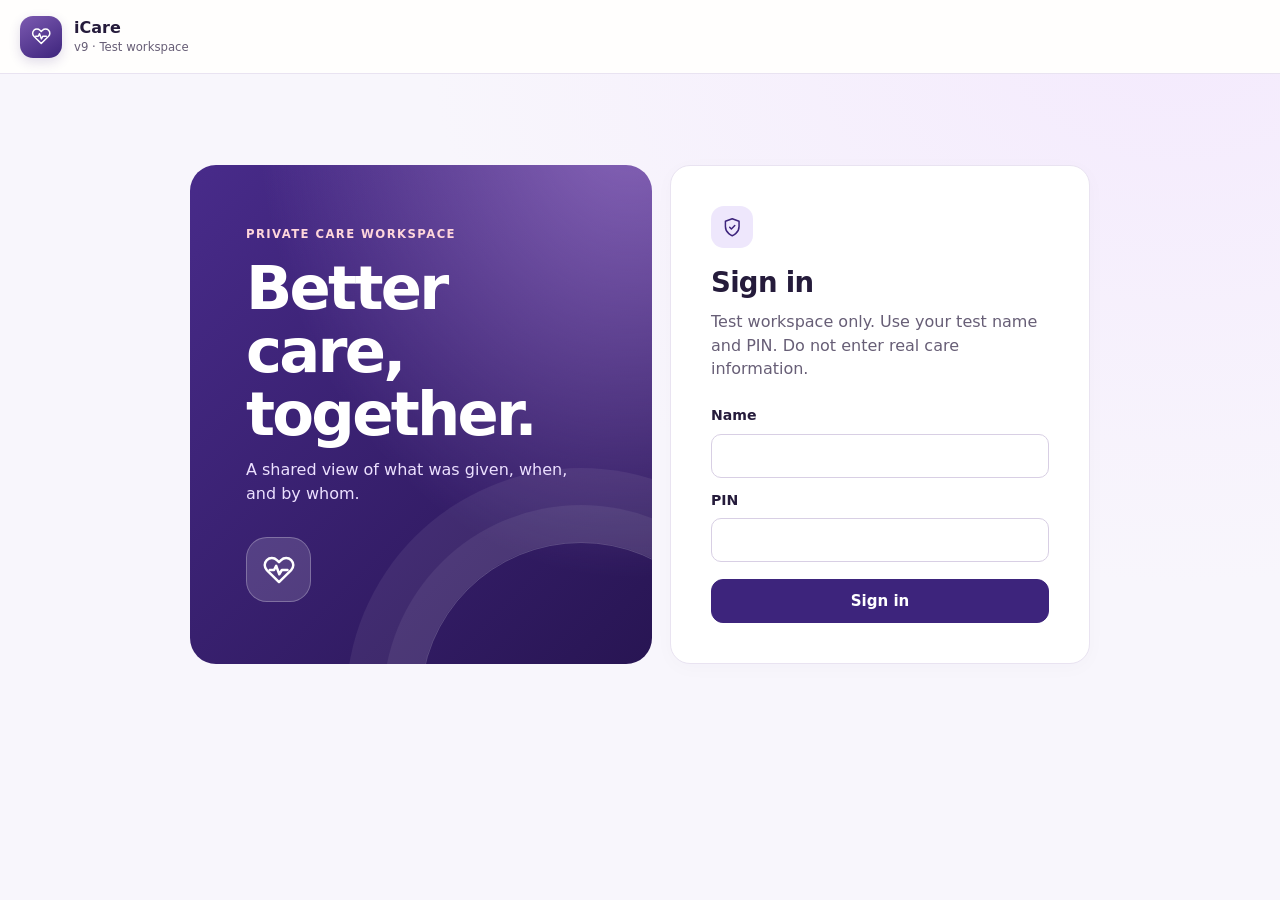
==== commit 3fa7636c: "Add isolated fictional Papa PIN trial" ====
--- a/index.html
+++ b/index.html
@@ -47,9 +47,9 @@
   <div class="welcome"><span class="eyebrow">PRIVATE CARE WORKSPACE</span><h1>Better care,<br>together.</h1><p>A shared view of what was given, when, and by whom.</p><div class="welcome-emblem" aria-hidden="true"><svg class="icon"><use href="#heart"></use></svg></div></div>
   <form id="login-form" class="card login-card">
    <div class="tile purple"><svg class="icon" aria-hidden="true"><use href="#shield"></use></svg></div>
-   <h2>Sign in</h2><p class="muted">Use the account your care team set up for you.</p>
-   <label for="email">Email address</label><input id="email" name="email" type="email" autocomplete="username" required>
-   <label for="password">Password</label><input id="password" name="password" type="password" autocomplete="current-password" required>
+   <h2>Sign in</h2><p class="muted">Test workspace only. Use your test name and PIN. Do not enter real care information.</p>
+   <label for="email">Name</label><input id="email" name="email" type="text" autocomplete="username" required>
+   <label for="password">PIN</label><input id="password" name="password" type="password" inputmode="numeric" autocomplete="off" required>
    <p id="login-error" class="error" role="alert" hidden></p>
    <button id="login-submit" class="button primary" type="submit">Sign in</button>
   </form>
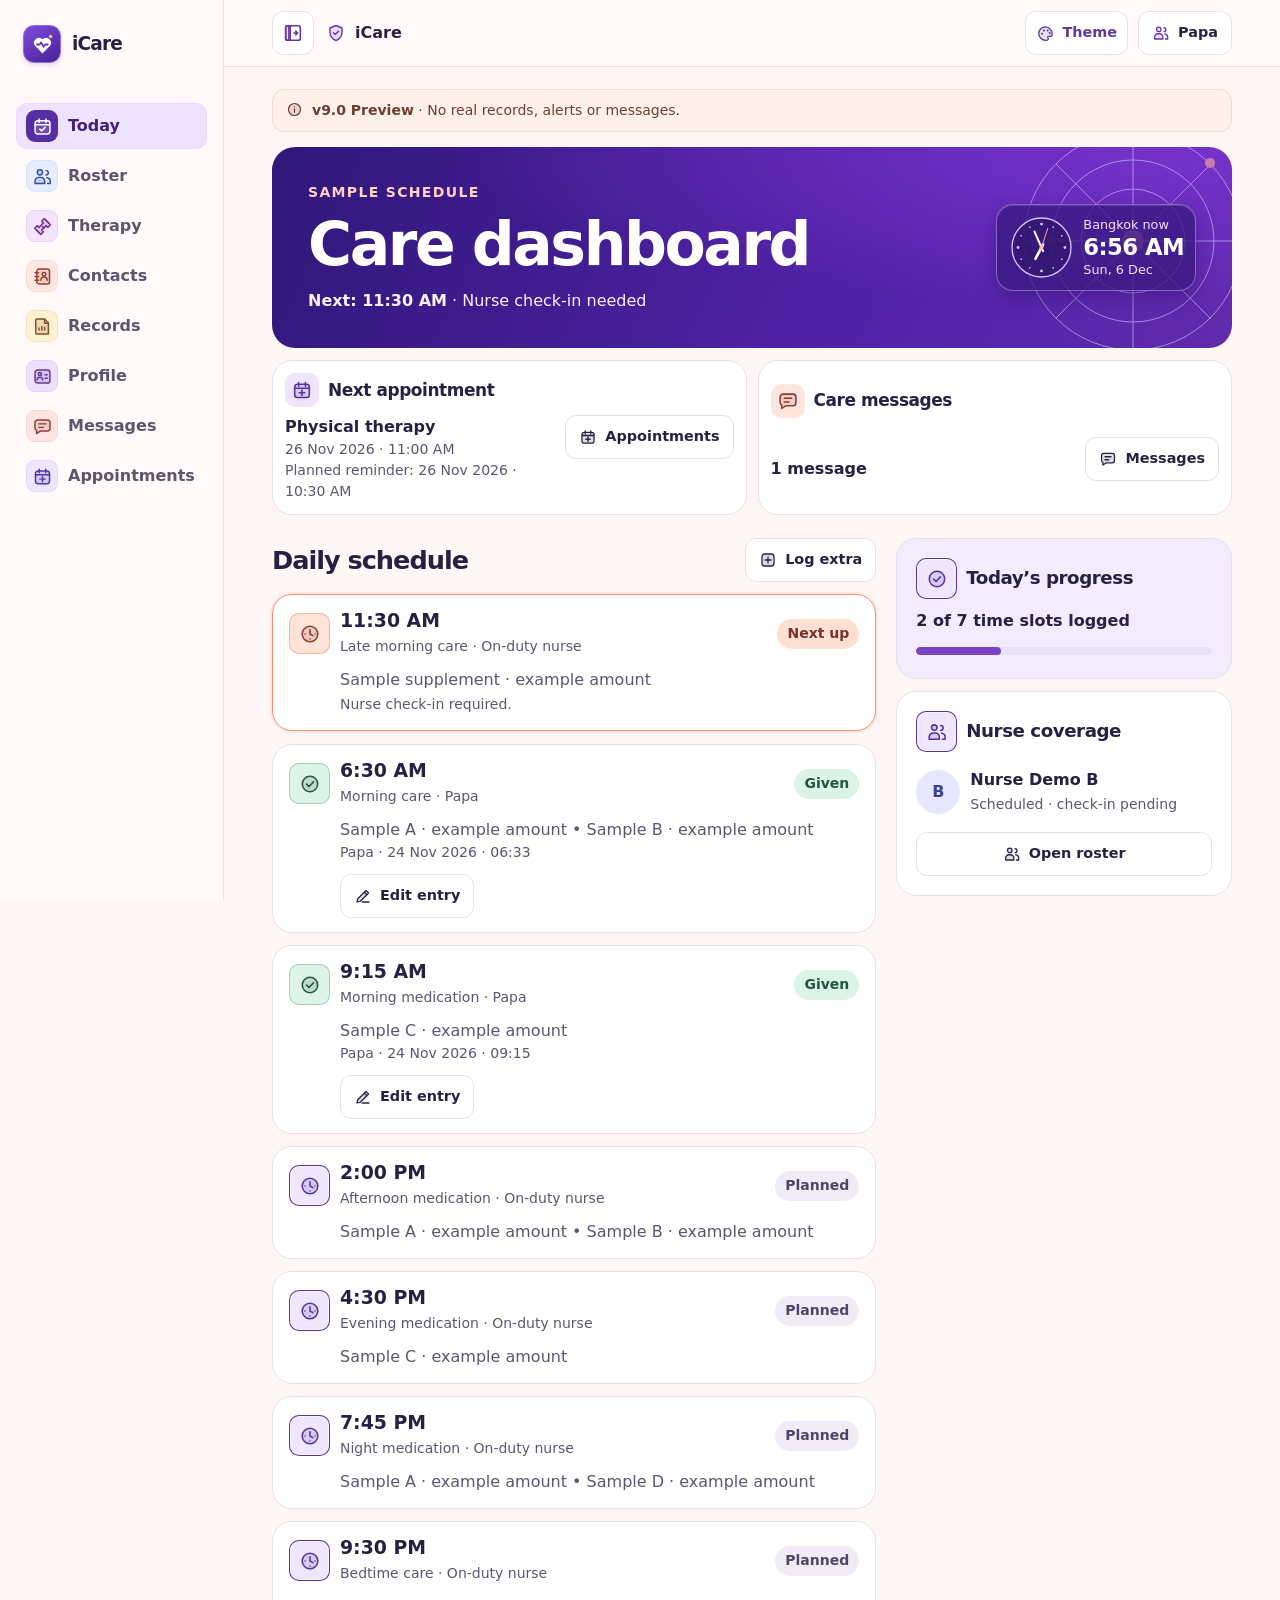
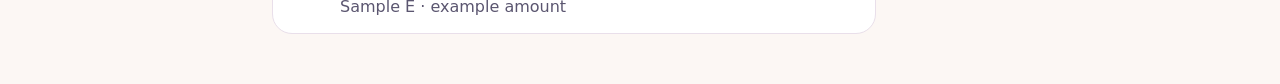
==== commit 1ee498db: "Show the live Bangkok date beside the preview clock" ====
--- a/index.html
+++ b/index.html
@@ -1,67 +1,483 @@
-<!doctype html>
-<html lang="en">
-<head>
-<meta charset="utf-8">
-<meta name="viewport" content="width=device-width, initial-scale=1, viewport-fit=cover">
-<meta name="theme-color" content="#3d247c">
-<meta name="robots" content="noindex,nofollow">
-<title>iCare · Sign-in test</title>
-<link rel="stylesheet" href="./assets/care.css">
-<script defer src="./assets/care.js"></script>
-</head>
-<body>
-<svg xmlns="http://www.w3.org/2000/svg" class="symbols" aria-hidden="true">
- <symbol id="heart" viewBox="0 0 24 24"><path d="M20.6 5a5 5 0 0 0-7.1 0L12 6.5 10.5 5a5 5 0 0 0-7.1 7.1l8.6 8.4 8.6-8.4a5 5 0 0 0 0-7.1Z"/><path d="M5.5 12h3l1.5-3 2.2 6 1.8-3h4"/></symbol>
- <symbol id="sun" viewBox="0 0 24 24"><circle cx="12" cy="12" r="4"/><path d="M12 2v2m0 16v2M2 12h2m16 0h2M5 5l1.4 1.4m11.2 11.2L19 19M5 19l1.4-1.4M17.6 6.4 19 5"/></symbol>
- <symbol id="history" viewBox="0 0 24 24"><path d="M3 9a9 9 0 1 1 1.7 9.2M3 4v5h5m4-2v5l3 2"/></symbol>
- <symbol id="shield" viewBox="0 0 24 24"><path d="M12 22s8-3 8-11V5l-8-3-8 3v6c0 8 8 11 8 11Z"/><path d="m9 12 2 2 4-4"/></symbol>
- <symbol id="clock" viewBox="0 0 24 24"><circle cx="12" cy="12" r="9"/><path d="M12 7v5l3 2"/></symbol>
- <symbol id="calendar" viewBox="0 0 24 24"><rect x="3" y="5" width="18" height="16" rx="3"/><path d="M8 3v4m8-4v4M3 10h18"/></symbol>
- <symbol id="pill" viewBox="0 0 24 24"><path d="M20 4a5 5 0 0 0-7 0l-9 9a5 5 0 0 0 7 7l9-9a5 5 0 0 0 0-7Zm-11 4 7 7"/></symbol>
- <symbol id="check" viewBox="0 0 24 24"><path d="m5 12 4 4 10-10"/></symbol>
- <symbol id="plus" viewBox="0 0 24 24"><path d="M12 5v14M5 12h14"/></symbol>
- <symbol id="logout" viewBox="0 0 24 24"><path d="M12 4H5v16h7m0-8h9m-4-4 4 4-4 4"/></symbol>
- <symbol id="person" viewBox="0 0 24 24"><circle cx="12" cy="8" r="4"/><path d="M4 21a8 8 0 0 1 16 0"/></symbol>
- <symbol id="note" viewBox="0 0 24 24"><path d="M6 3h12l3 3v15H3V3h3Zm2 6h8m-8 4h8m-8 4h4"/></symbol>
- <symbol id="menu" viewBox="0 0 24 24"><rect x="3" y="4" width="18" height="16" rx="3"/><path d="M9 4v16m6-11-3 3 3 3"/></symbol>
- <symbol id="refresh" viewBox="0 0 24 24"><path d="M20 7v5h-5M4 17v-5h5m-4-2a8 8 0 0 1 13-4l2 2M4 16l2 2a8 8 0 0 0 13-4"/></symbol>
-</svg>
-<div id="app-shell" class="shell">
-<header class="top">
- <div class="top-brand"><button id="toggle-nav" class="icon-button hide-mobile" type="button" aria-label="Hide menu" aria-controls="sidebar" aria-expanded="true" hidden><svg class="icon" aria-hidden="true"><use href="#menu"></use></svg></button>
- <span class="brand-mark"><svg class="icon" aria-hidden="true"><use href="#heart"></use></svg></span>
- <div class="brand-type"><strong>iCare</strong><span>v9 · Test workspace</span></div></div>
- <div id="session-nav" class="session-nav" hidden></div>
-</header>
-<aside id="sidebar" class="sidebar" hidden>
- <div class="side-section">CARE WORKSPACE</div>
- <nav aria-label="Care workspace">
-  <button type="button" data-route="today"><svg class="icon" aria-hidden="true"><use href="#sun"></use></svg>Today</button>
-  <button type="button" data-route="records"><svg class="icon" aria-hidden="true"><use href="#history"></use></svg>Records</button>
- </nav>
- <div class="side-footer"><svg class="icon" aria-hidden="true"><use href="#shield"></use></svg><span>Team sign-in required</span></div>
-</aside>
-<main id="main" class="main">
- <div id="notice" class="notice" aria-live="polite" hidden></div>
- <section id="signin" class="signin">
-  <div class="welcome"><span class="eyebrow">PRIVATE CARE WORKSPACE</span><h1>Better care,<br>together.</h1><p>A shared view of what was given, when, and by whom.</p><div class="welcome-emblem" aria-hidden="true"><svg class="icon"><use href="#heart"></use></svg></div></div>
-  <form id="login-form" class="card login-card">
-   <div class="tile purple"><svg class="icon" aria-hidden="true"><use href="#shield"></use></svg></div>
-   <h2>Sign in</h2><p class="muted">Test workspace only. Use your test name and PIN. Do not enter real care information.</p>
-   <label for="email">Name</label><input id="email" name="email" type="text" autocomplete="username" required>
-   <label for="password">PIN</label><input id="password" name="password" type="password" inputmode="numeric" autocomplete="off" required>
-   <p id="login-error" class="error" role="alert" hidden></p>
-   <button id="login-submit" class="button primary" type="submit">Sign in</button>
-  </form>
- </section>
- <section id="workspace" hidden></section>
-</main>
-<nav id="mobile-nav" aria-label="Care workspace mobile" hidden>
- <button type="button" data-route="today"><svg class="icon" aria-hidden="true"><use href="#sun"></use></svg>Today</button>
- <button type="button" data-route="records"><svg class="icon" aria-hidden="true"><use href="#history"></use></svg>Records</button>
-</nav>
-</div>
-<dialog id="record-dialog" aria-labelledby="record-title"></dialog>
-<noscript>This app needs JavaScript to sign in and display records.</noscript>
-</body>
-</html>
+<!doctype html><html lang="en"><head><meta charset="utf-8"><meta name="robots" content="noindex,nofollow"><meta name="viewport" content="width=device-width,initial-scale=1"><meta name="description" content="A demo redesign for a family care workspace. No live data or alerts."><title>iCare · Design preview</title><link rel="icon" type="image/svg+xml" href="data:image/svg+xml,%3Csvg%20xmlns%3D%22http%3A%2F%2Fwww.w3.org%2F2000%2Fsvg%22%20viewBox%3D%220%200%2040%2040%22%3E%3Cdefs%3E%3ClinearGradient%20id%3D%22a%22%20x2%3D%221%22%20y2%3D%221%22%3E%3Cstop%20stop-color%3D%22%237a48dc%22%2F%3E%3Cstop%20offset%3D%221%22%20stop-color%3D%22%23492396%22%2F%3E%3C%2FlinearGradient%3E%3C%2Fdefs%3E%3Crect%20x%3D%221%22%20y%3D%221%22%20width%3D%2238%22%20height%3D%2238%22%20rx%3D%2211%22%20fill%3D%22url%28%23a%29%22%2F%3E%3Cpath%20fill%3D%22%23fff%22%20d%3D%22m20%2031-10-10A6.5%206.5%200%200%201%2020%2013a6.5%206.5%200%200%201%2010%208z%22%2F%3E%3Cpath%20fill%3D%22none%22%20stroke%3D%22%236636ba%22%20stroke-width%3D%222%22%20stroke-linecap%3D%22round%22%20stroke-linejoin%3D%22round%22%20d%3D%22M13%2020h3.7l1.6-2.5%203%205.1%202-2.6H27%22%2F%3E%3Ccircle%20cx%3D%2230%22%20cy%3D%2210%22%20r%3D%222.6%22%20fill%3D%22%23ffb3a0%22%2F%3E%3C%2Fsvg%3E">
+<style>
+:root{--bg:#f0f4f2;--surface:#fff;--ink:#182c2b;--muted:#4a605b;--line:#dbe6e2;--teal:#175952;--wash:#e5f2eb;--forest:#133f3b;--lime:#e0f0a9;--radius:20px}*{box-sizing:border-box}html{scroll-behavior:smooth}body{margin:0;background:var(--bg);color:var(--ink);font:1rem/1.5 system-ui,-apple-system,BlinkMacSystemFont,"Segoe UI",sans-serif}h1,h2,h3,p{margin:0}h1,h2,h3{line-height:1.12;letter-spacing:-.04em}h1{font-size:clamp(2.2rem,5vw,3.75rem);font-weight:670}h2{font-size:1.6rem;font-weight:670}h3{font-size:1.14rem;font-weight:680}.small,small{font-size:.875rem}.muted,small{color:var(--muted)}.caps{font-size:.875rem;letter-spacing:.095em;text-transform:uppercase;font-weight:720}.ico{fill:none;stroke:currentColor;stroke-width:1.7;stroke-linecap:round;stroke-linejoin:round;width:1.25rem;height:1.25rem;display:block;flex:none}.large-icon{width:1.45rem;height:1.45rem}.pill{display:inline-flex;align-items:center;gap:6px;min-height:30px;padding:4px 10px;border-radius:100px;background:var(--wash);color:#23564e;font-size:.875rem;font-weight:680;line-height:1.3}.pill.amber{background:#fdf0d8;color:#735019}.pill.plain{background:#edf1ef;color:#40544e}.btn{cursor:pointer;min-height:44px;display:inline-flex;align-items:center;justify-content:center;gap:8px;border:1px solid var(--line);border-radius:11px;background:#fff;color:var(--ink);padding:8px 13px;font:inherit;font-size:.9rem;font-weight:680;text-decoration:none}.btn:hover{border-color:#659188;background:#f3faf6}.btn.primary{background:var(--teal);color:#fff;border-color:var(--teal)}.btn.primary:hover{background:#10463f}.btn:disabled{opacity:.65;cursor:not-allowed}.btn:focus-visible,.nav-btn:focus-visible,input:focus-visible,select:focus-visible,textarea:focus-visible{outline:3px solid #4f9687;outline-offset:3px}.frame{min-height:100vh;display:grid;grid-template-columns:224px minmax(0,1fr)}.side{padding:25px 16px;background:#f9fbfa;border-right:1px solid var(--line);position:sticky;top:0;height:100dvh;display:flex;flex-direction:column}.brand{display:flex;align-items:center;gap:11px;margin:0 7px 40px;font-weight:750;letter-spacing:-.045em;font-size:1.16rem;line-height:1.04}.brand small{display:block;margin-top:5px;letter-spacing:0;font-weight:500;font-size:.82rem}.logo{height:38px;width:38px;background:var(--teal);color:#fff;border-radius:11px;display:grid;place-items:center;flex:none}.nav{display:grid;gap:4px}.nav-btn{cursor:pointer;display:flex;align-items:center;gap:11px;border:1px solid transparent;border-radius:11px;background:transparent;min-height:46px;padding:8px 12px;color:var(--muted);font:inherit;font-weight:630;text-align:left}.nav-btn:hover{background:#edf4f0}.nav-btn[aria-current=page]{background:#e3efe9;color:#184b43;border-color:#d8e9e0}.side-foot{margin-top:auto;margin-inline:7px;display:grid;gap:8px}.workspace{min-width:0}.topbar{background:#f9fbfa;border-bottom:1px solid var(--line);min-height:67px;padding:10px clamp(19px,4vw,48px);display:flex;align-items:center;justify-content:space-between;gap:10px}.topbar-title{display:flex;gap:9px;align-items:center;font-weight:680}.top-controls{display:flex;align-items:center;gap:10px}.mobile-logo,.mobile-nav{display:none}.content{max-width:1340px;margin:auto;padding:22px clamp(19px,4vw,48px) 50px}.demo{display:flex;align-items:flex-start;gap:9px;font-size:.875rem;border:1px solid #e5d8ad;background:#fef8e6;color:#624c25;border-radius:12px;padding:10px 13px;margin-bottom:22px}.demo .ico{width:17px;height:17px;margin-top:1px}.hero{background:var(--forest);color:white;border-radius:23px;min-height:201px;position:relative;overflow:hidden;padding:27px clamp(22px,4vw,36px);display:flex;flex-direction:column;justify-content:center;isolation:isolate}.hero .caps{color:#e0eeae;margin-bottom:8px}.hero p:last-of-type{color:#d8e9e2;margin-top:10px;max-width:475px}.hero-art{width:270px;height:245px;position:absolute;right:-10px;top:-28px;z-index:-1;opacity:.52;pointer-events:none}.layout{display:grid;grid-template-columns:minmax(0,1.8fr) minmax(260px,1fr);gap:20px;margin-top:23px;align-items:start}.section-head{display:flex;align-items:center;justify-content:space-between;gap:10px;margin-bottom:12px}.section-head p{margin-top:4px}.panel{border:1px solid var(--line);border-radius:var(--radius);background:var(--surface);padding:19px;min-width:0}.next-card{margin-bottom:13px}.dose-list,.stack{display:grid;gap:12px;min-width:0}.dose{padding:14px 16px}.dose.current{border-color:#6e9d89;box-shadow:0 0 0 2px #e1efe6}.dose-line{display:flex;align-items:center;justify-content:space-between;gap:10px}.dose-time{display:flex;align-items:center;gap:10px;min-width:0}.dose-time strong{font-size:1.18rem;line-height:1.2}.tile{width:41px;height:41px;border-radius:10px;background:#e6f2ec;color:#245f55;display:grid;place-items:center;flex:none}.tile.violet{background:#eeeafa;color:#5c4a87}.dose-body{margin:10px 0 0 51px;color:var(--muted);overflow-wrap:anywhere}.dose-ctl{display:flex;gap:7px;flex-wrap:wrap;margin-top:11px}.summary{display:grid;gap:10px}.box-label{display:flex;align-items:center;gap:9px}.box-label h3{letter-spacing:-.025em}.progress-line{height:8px;border-radius:20px;background:#e8efeb;overflow:hidden;margin:4px 0}.progress-line i{display:block;height:100%;background:#45846b;border-radius:20px}.soft{background:#e8f3ed}.on-call{display:flex;align-items:center;gap:10px;margin:6px 0}.avatar{width:44px;height:44px;border-radius:50%;background:#d8ebdd;color:#1c5446;display:grid;place-items:center;font-weight:750;flex:none}.pagehead{margin:8px 0 21px}.pagehead p{margin-top:9px;max-width:58ch}.pagehead .caps{color:var(--teal);margin-bottom:8px}.split{display:grid;grid-template-columns:repeat(2,minmax(0,1fr));gap:14px}.row{display:flex;align-items:center;justify-content:space-between;gap:12px;min-width:0}.row+.row{margin-top:10px;padding-top:10px;border-top:1px solid var(--line)}.actions{display:flex;gap:8px;flex-wrap:wrap;margin-top:12px}.date-card{min-width:56px;background:#e8f4ed;color:#24584f;border-radius:12px;text-align:center;padding:7px;line-height:1.2}.date-card strong{font-size:1.25rem;display:block}.date-card small{color:inherit}.flex-start{display:flex;align-items:flex-start;gap:12px}.flex-start>div:last-child{min-width:0;flex:1}.tabstrip{display:flex;gap:8px;flex-wrap:wrap;margin-top:13px}.empty{padding:27px;text-align:center;color:var(--muted);border:1px dashed #aac4ba;border-radius:var(--radius);background:#f7faf8}.contact-info{margin-top:12px;display:grid;gap:8px;overflow-wrap:anywhere}.contact-info div{display:grid;grid-template-columns:7ch minmax(0,1fr);gap:10px}.contact-info dt{font-weight:660}.contact-info dd{margin:0;color:var(--muted)}.directory{max-width:780px}.directory-controls{display:grid;gap:11px;margin-bottom:13px}.directory-search{display:flex;align-items:center;gap:10px;min-height:49px;padding:0 13px;border:1px solid var(--line);border-radius:11px;background:white;color:#41635b}.directory-search input{min-height:46px;min-width:0;width:100%;border:0;background:none;padding:4px;font:inherit;color:var(--ink)}.dir-tabs{display:flex;gap:5px;border-bottom:1px solid var(--line);overflow-x:auto}.dir-tab{border:0;border-bottom:3px solid transparent;box-shadow:none;border-radius:8px 8px 0 0;background:transparent;white-space:nowrap;color:var(--muted);min-height:45px;padding:7px 12px;cursor:pointer;font:inherit;font-size:.9rem;font-weight:675}.dir-tab:hover{background:#e8f1ec}.dir-tab[aria-pressed=true]{color:#175952;border-color:#2e7368}.dir-tab:focus-visible,.directory-list summary:focus-visible{outline:3px solid #4f9687;outline-offset:1px}.directory-list{display:grid;gap:8px}.contact-row{border:1px solid var(--line);background:#fff;border-radius:14px;overflow:hidden}.directory-list summary{min-height:67px;padding:9px 12px;display:flex;gap:11px;align-items:center;cursor:pointer;list-style:none}.directory-list summary::-webkit-details-marker{display:none}.contact-chevron{margin-left:auto;width:1.25rem;color:#4a605b}.contact-row[open] .contact-chevron{rotate:180deg}.contact-label{display:grid;gap:2px;min-width:0}.contact-label strong{line-height:1.2;letter-spacing:-.015em}.contact-label small{line-height:1.25}.contact-row .avatar{width:43px;height:43px}.avatar.peach{background:#f7e6d5;color:#6d4426}.avatar.lavender{background:#eee9f8;color:#574274}.avatar.blue{background:#e4eff6;color:#244f68}.contact-details{border-top:1px solid var(--line);padding:0 13px 12px 67px}.contact-details .btn{min-height:44px}.contact-details .contact-info{margin-bottom:9px}.contact-details .contact-info div{grid-template-columns:9ch minmax(0,1fr)}@media(max-width:400px){.contact-details{padding-left:14px}.dir-tab{padding-inline:8px}}.sheet{width:min(95vw,520px);max-height:85dvh;border:1px solid var(--line);border-radius:20px;padding:22px;color:var(--ink);overflow:auto}.sheet::backdrop{background:#152e2b99}.sheet form{display:grid;gap:12px}.sheet h2{margin-bottom:4px}.sheet label{display:grid;gap:5px;color:var(--ink);font-weight:630}.sheet input,.sheet textarea,.sheet select{width:100%;min-height:44px;padding:7px 10px;border:1px solid #b8ccc3;border-radius:8px;font:inherit;color:var(--ink);background:#fff}.sheet .dose-sample{background:#e8f2ed;padding:10px;border-radius:10px;color:#28594d}.toast{position:fixed;bottom:22px;right:22px;max-width:calc(100% - 44px);background:#163e37;color:white;border-radius:12px;padding:11px 16px;z-index:5}.toast:empty{display:none}[hidden]{display:none!important}@media(max-width:980px){.frame{grid-template-columns:180px minmax(0,1fr)}.layout{grid-template-columns:minmax(0,1.45fr) minmax(220px,1fr);gap:13px}.side{padding-inline:11px}.dose-body{margin-left:0}}@media(max-width:770px){.frame{display:block}.side{display:none}.topbar{padding:9px 15px;min-height:60px}.topbar-title>.ico{display:none}.mobile-logo{display:grid;width:33px;height:33px;border-radius:9px}.mobile-logo .ico{width:17px;height:17px}.topbar-title .headlabel{font-size:1.02rem}.top-controls .pill{display:none}.content{padding:14px 15px 94px}.demo{margin-bottom:14px}.hero{min-height:169px}.hero-art{right:-100px;opacity:.34}.layout{display:flex;flex-direction:column;margin-top:17px;gap:16px}.layout>*{width:100%}.sidebar-cards{grid-template-columns:repeat(2,minmax(0,1fr))}.sidebar-cards>.panel:first-child{grid-column:1/-1}.mobile-nav{display:grid;grid-template-columns:repeat(5,minmax(0,1fr));position:fixed;bottom:0;left:0;right:0;background:#f9fbfa;z-index:4;border-top:1px solid var(--line);padding:5px 3px max(5px,env(safe-area-inset-bottom));gap:1px}.mobile-nav .nav-btn{font-size:.8rem;letter-spacing:-.025em;flex-direction:column;justify-content:center;gap:3px;min-height:53px;padding:4px 0}.mobile-nav .ico{width:19px;height:19px}.toast{bottom:78px;right:12px;max-width:calc(100% - 24px)}}@media(max-width:485px){.split,.sidebar-cards{grid-template-columns:1fr}.dose{padding:12px}.dose-ctl .btn{flex:1}.section-head h2{font-size:1.35rem}.top-controls .btn{padding:5px 8px}.panel{padding:14px}.row{gap:8px}.hero{padding:20px 17px}.section-head .btn{padding:6px 9px}}@media(prefers-reduced-motion:reduce){html{scroll-behavior:auto}}
+
+/* Color system: vivid wayfinding without using color as the only status cue. */
+:root{--bg:#fcf7f4;--surface:#fff;--ink:#262143;--muted:#5b5670;--line:#e9dfea;--teal:#4a269c;--wash:#f1e9ff;--forest:#39208c;--lime:#fff;--accent:#5630a8;--ring:#6734bf}
+.btn:hover{border-color:#8062bc;background:#f7f1ff}.btn.primary:hover{background:#361875;border-color:#361875}
+.btn:focus-visible,.nav-btn:focus-visible,input:focus-visible,select:focus-visible,textarea:focus-visible,.dir-tab:focus-visible,.directory-list summary:focus-visible{outline-color:var(--ring)}
+.side,.topbar,.mobile-nav{background:#fffaf9}.logo{background:#5129a2}.topbar-title>.ico{color:#6334b5}.nav-btn:hover{background:#f7efff}.nav-btn[aria-current=page]{background:#eee3ff;color:#42207d;border-color:#ead9ff}.nav-btn[data-view=roster][aria-current=page]{background:#e8edff;color:#274499;border-color:#dce4ff}.nav-btn[data-view=therapy][aria-current=page]{background:#f3e5ff;color:#66258a;border-color:#ecd8fa}.nav-btn[data-view=contacts][aria-current=page]{background:#ffebe3;color:#863a2e;border-color:#f9ded5}.nav-btn[data-view=records][aria-current=page]{background:#fff1d6;color:#744708;border-color:#f9e6bd}
+.hero{background:radial-gradient(ellipse at 100% 0%,#7632cc 0,transparent 58%),linear-gradient(115deg,#301779,#5323aa 68%,#602bac)}.hero .caps{color:#ffd0c4}.hero p:last-of-type{color:#faf1ff}.hero-art{opacity:.62}.demo{background:#fff1e9;border-color:#f4d8ca;color:#6c3e33}.pill{background:#eee8fa;color:#46277e}.pill.plain{background:#f0ebf4;color:#504568}.pill.amber{background:#fff0d7;color:#6d4a16}.pill.coral{background:#ffdfd1;color:#753328}.pill.given{background:#dcf3e7;color:#205542}
+.tile{background:#eee7ff;color:#57329f}.tile.violet{background:#f4e4fb;color:#763395}.tile.given{background:#dcf3e7;color:#205542}.dose.current{border-color:#ed937c;box-shadow:0 0 0 2px #ffe7de}.dose.current .tile{background:#ffe3d7;color:#853c2d}.progress-line{background:#eae1f8}.progress-line i{background:#7c45c2}.soft{background:#f3ebff}.avatar{background:#e6e7ff;color:#3c4293}.avatar.peach{background:#ffe3d6;color:#7e3f25}.avatar.lavender{background:#eee3ff;color:#60388e}.avatar.blue{background:#e3ebff;color:#364b8b}.date-card{background:#f3e5ff;color:#692d90}
+.workspace[data-section=roster]{--accent:#304da1;--teal:#304da1}.workspace[data-section=therapy]{--accent:#763291;--teal:#763291}.workspace[data-section=contacts]{--accent:#933f31;--teal:#933f31}.workspace[data-section=records]{--accent:#7c5011;--teal:#7c5011}.pagehead .caps{color:var(--accent)}.directory-search{color:#873e30}.dir-tab:hover{background:#fff0e8}.dir-tab[aria-pressed=true]{color:#843b2d;border-color:#b7503d}.contact-chevron{color:#675971}.empty{border-color:#cdbbdd;background:#fcf8fe}.sheet input,.sheet textarea,.sheet select{border-color:#c7b9db}.sheet .dose-sample{background:#f4eaff;color:#4b2e72}.sheet::backdrop{background:#261443a6}.toast{background:#392174}
+@media(max-width:770px){.hero-art{opacity:.35}}
+
+/* Rounded duotone icon system; tint tiles carry the current section identity. */
+.icon-tint{fill:currentColor;fill-opacity:.15}
+.logo{background:linear-gradient(145deg,#7e4ddd,#482097);border:1px solid #9669e6;box-shadow:0 2px 4px #4b2a7b2b}.logo>.ico{width:25px;height:25px}
+.nav-icon{display:grid;place-items:center;width:32px;height:32px;border-radius:9px;background:var(--nav-wash);color:var(--nav-ink);flex:none;box-shadow:inset 0 0 0 1px var(--nav-edge)}
+.nav-icon>.ico{width:21px;height:21px}.nav-btn{gap:10px;padding:6px 9px}
+.nav-btn[data-view=today]{--nav-wash:#eee1ff;--nav-ink:#572da3;--nav-edge:#e2d1fb}.nav-btn[data-view=roster]{--nav-wash:#e6edff;--nav-ink:#304da1;--nav-edge:#d8e2ff}.nav-btn[data-view=therapy]{--nav-wash:#f3e3fc;--nav-ink:#763291;--nav-edge:#ead5f7}.nav-btn[data-view=contacts]{--nav-wash:#ffe8df;--nav-ink:#963e32;--nav-edge:#f8dbce}.nav-btn[data-view=records]{--nav-wash:#fff1d4;--nav-ink:#80511b;--nav-edge:#f5e2b7}
+.nav-btn[aria-current=page] .nav-icon{background:var(--nav-ink);color:#fff;box-shadow:none}
+.tile{box-shadow:inset 0 0 0 1px currentColor,inset 0 0 0 2px #ffffff88}.tile>.ico{width:22px;height:22px}.tile.given{box-shadow:inset 0 0 0 1px #a8d1b9}.dose.current .tile{box-shadow:inset 0 0 0 1px #efb6a5}
+.role-btn .ico{color:#6534b3}.btn .ico{width:18px;height:18px}
+@media(max-width:770px){.logo.mobile-logo .ico{width:22px;height:22px}.mobile-nav .nav-btn{gap:2px;min-height:55px}.mobile-nav .nav-icon{width:30px;height:28px;border-radius:8px}.mobile-nav .nav-icon .ico{width:19px;height:19px}}
+
+/* Medication editor keeps row controls and commit separate. */
+.edit-timing{display:grid;grid-template-columns:repeat(2,minmax(0,1fr));gap:10px}.sheet .time-preset{margin-top:5px;min-height:40px;font-size:.82rem}.med-editor{min-width:0;border-top:1px solid var(--line);border-bottom:1px solid var(--line);padding:12px 0;display:grid;gap:8px}.med-editor-head{display:flex;justify-content:space-between;gap:8px;align-items:baseline}.med-list{display:grid;gap:7px}.med-row{display:grid;grid-template-columns:minmax(0,1fr) minmax(94px,.75fr) auto;align-items:end;gap:8px;border:1px solid var(--line);border-radius:11px;padding:8px;background:#fffcff}.med-name{font-weight:680;overflow-wrap:anywhere;align-self:center}.sheet .med-amount{font-size:.82rem;gap:2px;font-weight:600}.med-amount input{padding:5px 7px}.sheet .med-remove{font-size:.8rem;gap:4px;color:#84382e;border-color:#edc8bd;padding-inline:7px}.med-remove:hover{background:#ffeae3;border-color:#cf7763}.med-remove svg{width:16px!important;height:16px!important}.med-add-btn{border-style:dashed;color:#492396}.med-picker,.med-empty{background:#f7f0ff;border:1px solid #eadbfa;border-radius:10px;padding:9px}.med-empty{color:#594b71;font-size:.9rem}.med-error:not(:empty){color:#8a2f24}.med-error:empty{display:none}.extra-record-actions{display:flex;gap:9px;align-items:center;flex-wrap:wrap;justify-content:flex-end}
+@media(max-width:405px){.med-row{grid-template-columns:minmax(0,1fr) auto}.med-name{grid-column:1/-1}.sheet .med-remove{font-size:.83rem}.sheet .btn{min-height:44px}}
+
+.nurse-profiles{margin-top:14px}.nurse-profiles h2{margin-bottom:5px}.profile-grid{display:grid;grid-template-columns:repeat(2,minmax(0,1fr));gap:8px}.profile-card{display:flex;align-items:flex-start;gap:10px;background:#faf8ff;border:1px solid var(--line);border-radius:12px;padding:10px}.profile-card h3{font-size:1.02rem;margin-top:4px}.profile-card .actions{margin-top:6px;gap:6px}.profile-card .btn{font-size:.83rem;padding:5px 8px;min-height:44px}.avatar img{width:100%;height:100%;object-fit:cover;border-radius:inherit}.profile-avatar{width:48px;height:48px}@media(max-width:590px){.profile-grid{grid-template-columns:1fr}}
+.visit-therapist{display:flex;align-items:center;gap:8px;font-size:.875rem;font-weight:630;color:#613879;margin-top:8px}.appointment-avatar{width:29px;height:29px;background:#f0dffa;color:#6e4286;font-size:.82rem}
+/* Profile keeps care instructions, safety, and source records distinct. */
+.nav-btn[data-view=profile]{--nav-wash:#eedfff;--nav-ink:#613892;--nav-edge:#e4d0fa}.nav-btn[data-view=profile][aria-current=page]{background:#f0e5ff;color:#5e2d8b;border-color:#e9d7fa}.workspace[data-section=profile]{--accent:#713c9a;--teal:#61378e}
+.profile-cover{display:flex;justify-content:space-between;align-items:center;gap:10px;border-radius:21px;padding:17px 20px;background:linear-gradient(122deg,#f6e9ff,#ffeae4);border:1px solid #ead8f6}.profile-cover .actions{margin:0}.profile-identity{display:flex;align-items:center;gap:13px;min-width:0}.profile-identity .caps{font-size:.8rem;color:#68378b;margin-bottom:3px}.profile-identity h2{overflow-wrap:anywhere}.profile-identity p:last-child{font-size:.9rem;color:#5c476b;margin-top:4px}.patient-avatar{width:64px;height:64px;background:#e9d6fb;color:#613892;font-size:1.25rem;border:2px solid #fff}.profile-snapshot,.related-care{margin-top:13px}.profile-snapshot{border-color:#edd7cd;background:#fffaf7}.profile-snapshot-facts,.profile-shortcuts{margin-top:12px;display:grid;gap:10px}.profile-snapshot-facts{grid-template-columns:repeat(3,minmax(0,1fr))}.profile-snapshot-facts>div,.profile-shortcuts>div{background:#fff;border:1px solid var(--line);border-radius:10px;padding:10px;overflow-wrap:anywhere}.profile-snapshot-facts p{color:var(--muted);font-size:.91rem}.profile-grid-body{margin-top:14px}.profile-section .section-head{align-items:flex-start}.profile-section .section-head h2,.profile-snapshot h2,.related-care h2{font-size:1.26rem}.profile-section .section-head .btn{padding-inline:8px}.profile-facts{display:grid;gap:9px;margin:0;font-size:.94rem}.profile-facts>div+div{padding-top:8px;border-top:1px solid var(--line)}.profile-facts dt{font-weight:680}.profile-facts dd{margin:2px 0 0;overflow-wrap:anywhere;color:var(--muted)}.profile-unset{font-style:italic}.profile-footnote{margin-top:11px;padding:10px;background:#fff4e8;border-radius:10px}.profile-shortcuts{grid-template-columns:repeat(4,minmax(0,1fr))}.profile-shortcuts .btn{margin-top:7px}.profile-cover .btn{font-size:.86rem}
+@media(max-width:770px){.mobile-nav{grid-template-columns:repeat(6,minmax(0,1fr))}.mobile-nav .nav-btn{font-size:.73rem}.profile-shortcuts{grid-template-columns:repeat(2,minmax(0,1fr))}}
+@media(max-width:525px){.profile-cover{align-items:flex-start;flex-direction:column;padding:13px}.profile-snapshot-facts{grid-template-columns:1fr}.profile-snapshot-facts>div{padding:7px 9px}.profile-section .section-head h2{font-size:1.13rem}}
+
+.nav-btn[data-view=messages]{--nav-wash:#ffe5e1;--nav-ink:#913e37;--nav-edge:#f7d7d1}.nav-btn[data-view=messages][aria-current=page]{background:#ffe9e4;color:#87382f;border-color:#f5d8d3}.nav-btn[data-view=appointments]{--nav-wash:#ece7ff;--nav-ink:#5435a3;--nav-edge:#e1d8fa}.workspace[data-section=messages]{--accent:#913e37;--teal:#87382f}.workspace[data-section=appointments]{--accent:#5435a3;--teal:#493194}
+.today-shortcuts{margin-top:12px;display:grid;grid-template-columns:repeat(2,minmax(0,1fr));gap:11px}.today-shortcut{padding:12px;display:grid;grid-template-columns:minmax(0,1fr) auto;align-items:center;gap:8px}.today-shortcut .box-label{grid-column:1/-1}.today-shortcut h3{font-size:1.06rem}.shortcut-message{background:#ffe6dc;color:#874032}.shortcut-appt{background:#efe5ff;color:#5a329c}.shortcut-message,.shortcut-appt{width:34px;height:34px;box-shadow:none}.today-shortcut .btn{white-space:nowrap;align-self:start}.message-body{white-space:pre-wrap;overflow-wrap:anywhere;margin-left:50px}.message-card h3{overflow-wrap:anywhere}.appointment-card{display:flex;align-items:flex-start;gap:12px}.appointment-detail{min-width:0;flex:1}.appointment-detail h3,.appointment-detail p{overflow-wrap:anywhere}.appointment-reminder{display:flex;gap:7px;align-items:center;margin-top:6px;color:#5d388c}.appointment-reminder .ico{width:17px;height:17px}.past-head{margin-top:16px}
+@media(max-width:910px){.today-shortcut{grid-template-columns:minmax(0,1fr)}.today-shortcut .btn{justify-self:start}}
+@media(max-width:435px){.today-shortcut{padding:8px;gap:6px}.today-shortcuts{gap:7px}.today-shortcut h3{font-size:.94rem}.today-shortcut .btn{font-size:.82rem;padding-inline:6px;white-space:normal}.today-shortcut .btn .ico{display:none}.today-shortcut .box-label{gap:5px}.shortcut-message,.shortcut-appt{width:28px;height:28px}.shortcut-message>.ico,.shortcut-appt>.ico{width:18px;height:18px}.message-body{margin-left:0}}
+
+/* Live Bangkok clock is visually separate from the historical demo day. */
+.hero.has-clock{display:grid;grid-template-columns:minmax(0,1fr) auto;align-items:center;gap:14px}.hero-copy{min-width:0}.hero-clock{display:flex;gap:8px;align-items:center;justify-content:center;min-width:185px;color:#fff;background:#3a1a80c9;border:1px solid #bc95ef95;box-shadow:0 7px 18px #290e6965,inset 0 1px 0 #ffffff24;border-radius:17px;padding:9px 11px;z-index:1}.clock-face{width:67px;height:67px;flex:none}.clock-caption{font-size:.8rem;color:#f8ddf9;display:block;line-height:1.24}.clock-reading{white-space:nowrap;font-size:1.42rem;font-weight:730;font-variant-numeric:tabular-nums;line-height:1.3;letter-spacing:-.025em}
+@media(max-width:625px){.hero.has-clock{gap:9px}.hero-clock{min-width:0;text-align:center;flex-direction:column;padding:6px 8px;gap:2px;border-radius:12px}.clock-face{width:42px;height:42px}.clock-caption{font-size:.68rem}.clock-reading{font-size:1.02rem}}
+@media(max-width:365px){.hero.has-clock{padding-inline:13px}.hero-copy .caps{font-size:.73rem;letter-spacing:.05em}.clock-caption{max-width:70px}.clock-face{width:37px;height:37px}.hero-copy h1{font-size:1.95rem}}
+
+/* Theme colors decorate the interface; dose statuses keep their existing colors. */
+.theme-btn{width:43px;padding:7px;flex:none;color:#60399c}.theme-btn .ico{width:21px;height:21px}.theme-options{border:0;padding:0;margin:0;display:grid;grid-template-columns:repeat(2,minmax(0,1fr));gap:8px}.theme-options legend{font-size:.9rem;font-weight:680;margin-bottom:6px}.sheet .theme-card{display:flex;align-items:center;gap:7px;padding:8px;min-height:53px;flex-wrap:wrap;cursor:pointer;border:1px solid var(--line);border-radius:10px;font-size:.9rem}.sheet .theme-card:has(input:checked){border-color:#8e61c1;background:#f6ecff}.sheet .theme-card input{width:16px;min-height:16px;height:16px;margin:0;accent-color:#60399c}.theme-swatches{display:flex}.theme-swatches i{width:13px;height:13px;border-radius:50%;border:1px solid #fff}.theme-swatches i+i{margin-left:-3px}
+:root[data-theme=winter]{--bg:#eef7fd;--line:#d5e6f0;--season-shell:#f7fbff;--season-hero:linear-gradient(118deg,#173c69,#205d92 68%,#336c9e);--season-clock:#163f6ecc;--season-eyebrow:#e4f5ff;--season-accent:#215d89;--season-wash:#e3f1fc;--season-tint:#cff0fe}
+:root[data-theme=christmas]{--bg:#fcf3f2;--line:#efd6db;--season-shell:#fff8f6;--season-hero:linear-gradient(118deg,#57203a,#862a45 65%,#9a493d);--season-clock:#65213fcc;--season-eyebrow:#ffead0;--season-accent:#863649;--season-wash:#fbe4e5;--season-tint:#ffd7a0}
+:root[data-theme=autumn]{--bg:#fcf3e7;--line:#eedacb;--season-shell:#fff9ef;--season-hero:linear-gradient(118deg,#5e2c22,#8c4329 70%,#985435);--season-clock:#653122cc;--season-eyebrow:#ffe9c7;--season-accent:#88472b;--season-wash:#f8e8d8;--season-tint:#ffd29e}
+:root[data-theme=summer]{--bg:#fff8e9;--line:#e9dfc7;--season-shell:#fffdf1;--season-hero:linear-gradient(118deg,#06456f,#12628e 68%,#22759a);--season-clock:#084a72cc;--season-eyebrow:#fff2b7;--season-accent:#19637d;--season-wash:#fff0c9;--season-tint:#ffe480}
+:root[data-theme=spring]{--bg:#fdf1f8;--line:#eed9ea;--season-shell:#fff8fc;--season-hero:linear-gradient(118deg,#632a70,#863d87 65%,#9a4881);--season-clock:#602b69cc;--season-eyebrow:#ffe8f5;--season-accent:#823d80;--season-wash:#fae5f1;--season-tint:#ffcfeb}
+:root[data-theme]:not([data-theme=purple]) .hero{background:var(--season-hero)}:root[data-theme]:not([data-theme=purple]) .hero .caps{color:var(--season-eyebrow)}:root[data-theme]:not([data-theme=purple]) .hero-clock{background:var(--season-clock)}:root[data-theme]:not([data-theme=purple]) .clock-caption{color:var(--season-eyebrow)}
+:root[data-theme]:not([data-theme=purple]) :is(.side,.topbar,.mobile-nav){background:var(--season-shell)}:root[data-theme]:not([data-theme=purple]) .logo{background:var(--season-accent);border-color:var(--season-accent)}:root[data-theme]:not([data-theme=purple]) .theme-btn{color:var(--season-accent)}:root[data-theme]:not([data-theme=purple]) .workspace[data-section=today]{--teal:var(--season-accent)}:root[data-theme]:not([data-theme=purple]) .soft{background:var(--season-wash)}:root[data-theme]:not([data-theme=purple]) .progress-line{background:var(--season-wash);border:1px solid var(--line)}:root[data-theme]:not([data-theme=purple]) .progress-line i{background:var(--season-accent)}
+:root[data-theme]:not([data-theme=purple]) .nav-btn[data-view=today][aria-current=page]{background:var(--season-wash);color:var(--season-accent);border-color:var(--line)}:root[data-theme]:not([data-theme=purple]) .nav-btn[data-view=today][aria-current=page] .nav-icon{background:var(--season-accent)}
+@media(max-width:392px){.top-controls{gap:5px}.top-controls .theme-btn{width:40px}.topbar-title{gap:6px}.topbar-title .headlabel{font-size:.93rem}.role-btn .ico{display:none}}
+
+/* Keep labels on navigation and critical actions; icons speed up scanning. */
+.theme-btn{width:auto;padding:6px 10px;white-space:nowrap;color:#60399c}.theme-btn .ico{width:19px;height:19px}.headlabel-short{display:none}.pagehead-title{display:flex;align-items:center;gap:11px}.pagehead-title .tile{color:var(--accent);width:42px;height:42px;box-shadow:none}.pagehead h1{font-size:clamp(2.05rem,4.6vw,3.18rem)}.pagehead p{margin-left:53px}.quick-fact{display:flex;gap:6px;align-items:center}.quick-fact .ico{width:16px;height:16px;color:#673b91}.demo{margin-bottom:15px}
+@media(max-width:392px){.top-controls .theme-btn{width:auto;padding:5px 7px;gap:4px}.role-btn{padding:5px 7px;min-width:54px}.theme-btn .ico{width:17px;height:17px}}
+@media(max-width:342px){.topbar-title .headlabel{display:none}.headlabel-short{display:inline;font-size:.92rem}.topbar{gap:6px}.top-controls .btn{font-size:.86rem}}
+
+/* Seasonal scenes decorate the whole frame without blocking care actions. */
+.season-scene{position:absolute;z-index:-1;right:0;top:0;width:58%;height:100%;opacity:.87;pointer-events:none;overflow:visible}.season-side{margin:18px 2px 0;flex:0 1 125px;min-height:0;border-radius:16px;overflow:hidden;background:var(--season-hero)}.season-side:empty{display:none}.season-mini{display:block;width:100%;height:100%;pointer-events:none}.hero.has-clock{overflow:hidden}
+:root[data-theme=winter]{--season-stage:radial-gradient(ellipse at 82% 0%,#cfe9f9 0,transparent 60%),#f2f9ff;--season-panel:#fbfdff;--season-edge:#98cde3}
+:root[data-theme=christmas]{--season-stage:radial-gradient(ellipse at 82% 0%,#eed4d6 0,transparent 60%),#fbf3f2;--season-panel:#fffafa;--season-edge:#d7a4a7}
+:root[data-theme=autumn]{--season-stage:radial-gradient(ellipse at 86% 0%,#f4dfbe 0,transparent 65%),#fcf4e7;--season-panel:#fffcf7;--season-edge:#dfbb89}
+:root[data-theme=summer]{--season-stage:radial-gradient(ellipse at 86% 0%,#d5edf4 0,transparent 62%),#fff8e7;--season-panel:#fffef8;--season-edge:#abd6df}
+:root[data-theme=spring]{--season-stage:radial-gradient(ellipse at 88% 0%,#dcebd8 0,transparent 58%),#faf0f8;--season-panel:#fff9fc;--season-edge:#c5dabb}
+:root[data-theme]:not([data-theme=purple]) body{background:var(--season-stage)}:root[data-theme]:not([data-theme=purple]) .panel:not(.soft):not(.profile-snapshot){background:var(--season-panel)}:root[data-theme]:not([data-theme=purple]) .topbar,:root[data-theme]:not([data-theme=purple]) .mobile-nav{border-color:var(--season-edge)}:root[data-theme]:not([data-theme=purple]) .hero-clock{border-color:var(--season-edge)}:root[data-theme]:not([data-theme=purple]) .pagehead-title .tile{background:var(--season-wash);color:var(--season-accent)}
+.sheet .theme-card{gap:6px;position:relative;padding:7px;min-height:66px}.theme-sample{height:42px;width:55px;display:grid;place-items:center;border-radius:7px;overflow:hidden;flex:none}.theme-sample-purple{background:linear-gradient(125deg,#422181,#763ac1)}.theme-sample-winter{background:linear-gradient(125deg,#133661,#2772a1)}.theme-sample-christmas{background:linear-gradient(125deg,#57203a,#862a45)}.theme-sample-autumn{background:linear-gradient(125deg,#633525,#a24f2d)}.theme-sample-summer{background:linear-gradient(125deg,#06456f,#1975ae)}.theme-sample-spring{background:linear-gradient(125deg,#623575,#a14e84)}.theme-sample-purple .theme-swatches i:nth-child(1){background:#6e40a8}.theme-sample-purple .theme-swatches i:nth-child(2){background:#ad77dc}.theme-sample-purple .theme-swatches i:nth-child(3){background:#ffb09c}
+.season-scene .snow-drift,.season-scene .season-twinkle,.season-scene .leaf-drift,.season-scene .summer-wave,.season-scene .flower-sway{transform-box:fill-box;transform-origin:center;will-change:transform}.season-scene .snow-drift{animation:snow-sway 3.6s ease-in-out 2 alternate}.season-scene>g:nth-of-type(2) .snow-drift{animation-delay:.26s}.season-scene .leaf-drift{animation:leaf-float 3.5s ease-in-out 2 alternate}.season-scene g:nth-of-type(even) .leaf-drift{animation-delay:.24s}.season-scene .light-string g:nth-child(2n) .season-twinkle{animation-delay:.42s}.season-scene .season-twinkle{animation:light-glow 1.5s ease-in-out 4 alternate}.season-scene .summer-wave{animation:summer-tide 4s ease-in-out 2 alternate}.season-scene .flower-sway{animation:blossom-breathe 3.25s ease-in-out 2 alternate}
+@keyframes snow-sway{0%{transform:translate(0,0) rotate(0)}100%{transform:translate(-5px,12px) rotate(20deg)}}@keyframes leaf-float{0%{transform:translate(0,0) rotate(0)}100%{transform:translate(-7px,14px) rotate(-19deg)}}@keyframes light-glow{0%{opacity:.53}100%{opacity:1}}@keyframes summer-tide{0%{transform:translateX(0)}100%{transform:translateX(9px) translateY(-3px)}}@keyframes blossom-breathe{0%{transform:rotate(0) scale(.94)}100%{transform:rotate(10deg) scale(1.04)}}
+@media(max-height:670px){.season-side{display:none}}@media(max-width:650px){.season-scene{width:72%;opacity:.62;right:-1%}}@media(max-width:360px){.sheet .theme-card{gap:4px;font-size:.82rem;padding:5px}.theme-sample{width:42px;height:38px}.season-scene{opacity:.55}}@media(prefers-reduced-motion:reduce){.season-scene *{animation:none!important}}
+
+/* Retrospective dose records distinguish administration from logging. */
+.history-head{align-items:flex-start}.history-actions{display:flex;gap:6px;justify-content:flex-end;flex-wrap:wrap}.history-actions .btn{white-space:nowrap}.scheduled-record:focus{outline:2px solid var(--ring);outline-offset:2px;border-radius:10px;background:#f8f0ff}.record-actual{text-align:right;min-width:70px;display:grid;gap:1px;align-self:flex-start}.record-note{overflow-wrap:anywhere}.past-existing{display:flex;align-items:center;justify-content:space-between;gap:7px;flex-wrap:wrap;padding:9px;border:1px solid #e1c6a5;border-radius:10px;background:#fff3df;color:#69461d}.past-attribution{font-size:.91rem}.sheet .past-verify{min-height:44px;display:flex;align-items:center;gap:9px;padding:8px 10px;border-radius:9px;background:#f5eeff;cursor:pointer}.sheet .past-verify input{width:20px;min-height:20px;height:20px;flex:none;accent-color:#6235a7}.past-note{font-size:.85rem;color:var(--muted)}@media(max-width:475px){.history-head{display:grid}.history-actions{justify-content:flex-start}.scheduled-record{align-items:flex-start}.record-actual{min-width:62px}}
+
+/* Icon-backed field captions remain fully labeled and keyboard-accessible. */
+.field-caption{display:inline-flex;align-items:center;gap:7px;min-inline-size:0;font-weight:660}.field-icon{display:grid;place-items:center;width:26px;height:26px;flex:none;border-radius:7px;background:#f1e7fb;color:#61349b;box-shadow:inset 0 0 0 1px #e9daf7}.field-icon .ico{width:17px;height:17px}.field-icon[data-field-icon=calendar],.field-icon[data-field-icon=clock]{background:#e7edff;color:#344b9c;box-shadow:inset 0 0 0 1px #dce5ff}.field-icon[data-field-icon=capsule],.field-icon[data-field-icon=measure]{background:#ffe9df;color:#864235;box-shadow:inset 0 0 0 1px #f6ddd0}.field-icon[data-field-icon=people],.field-icon[data-field-icon=profile]{background:#eee4ff;color:#5b359c}.field-icon[data-field-icon=pin],.field-icon[data-field-icon=bell]{background:#fff0d7;color:#79501b;box-shadow:inset 0 0 0 1px #f4e4c2}.past-attribution{display:flex;gap:7px;align-items:center;flex-wrap:wrap}.med-row .field-caption{gap:5px}.med-row .field-icon{width:22px;height:22px}.med-row .field-icon .ico{width:15px;height:15px}@media(max-width:375px){.field-icon{width:23px;height:23px}.field-caption{gap:5px}}
+
+/* Editable quick messages sit above the audience and never submit the form. */
+.quick-templates{min-width:0;margin:0;padding:8px 9px 10px;border:1px solid #ebdef5;border-radius:11px;background:#fcf8ff}.quick-templates legend{font-size:.9rem;font-weight:680;padding:0 4px 0 2px}.quick-templates>div{display:flex;gap:6px;flex-wrap:wrap}.sheet .template-btn{min-height:44px;padding:5px 7px;gap:5px;font-size:.83rem}.template-btn .field-icon{width:24px;height:24px}.template-btn .field-icon .ico{width:16px;height:16px}.template-btn .field-icon[data-field-icon=thermometer]{background:#e7edff;color:#344b9c;box-shadow:inset 0 0 0 1px #dce5ff}.template-btn .field-icon[data-field-icon=heart]{background:#fce6f0;color:#93446b;box-shadow:inset 0 0 0 1px #f3d9e6}
+
+.sidebar-toggle{display:none;width:42px;padding:6px;flex:none;color:#6235a5}.sidebar-toggle .ico{width:22px;height:22px}
+@media(min-width:771px){.sidebar-toggle{display:inline-flex;margin-right:3px}.frame[data-sidebar=closed]{grid-template-columns:minmax(0,1fr)}.frame[data-sidebar=closed] .side{display:none}.frame[data-sidebar=closed] .content{max-width:none}}
+</style></head><body>
+<svg width="0" height="0" aria-hidden="true" style="position:absolute"><defs>
+<symbol id="mark" viewBox="0 0 24 24"><path fill="#fff" stroke="none" d="M12 20.6 4.6 13A4.8 4.8 0 0 1 12 7a4.8 4.8 0 0 1 7.4 6L12 20.6Z"/><path stroke="#6636ba" d="M6.7 12h2.6l1.5-2.1 2.2 4.3 1.5-2.2h2.6"/><circle cx="19.8" cy="4.3" r="1.75" fill="#ffb3a0" stroke="none"/></symbol>
+<symbol id="sidebar" viewBox="0 0 24 24"><path class="icon-tint" d="M7.5 4h-2A1.5 1.5 0 0 0 4 5.5v13A1.5 1.5 0 0 0 5.5 20h2Z"/><rect x="4" y="4" width="16" height="16" rx="2"/><path d="M9 4v16m4-8h4m-2-2 2 2-2 2"/></symbol>
+<symbol id="home" viewBox="0 0 24 24"><rect x="3.5" y="5.5" width="17" height="15" rx="3" class="icon-tint"/><path d="M3.5 10h17M8 3.5v4m8-4v4"/><path d="m9 15 2 2 4-4"/></symbol>
+<symbol id="people" viewBox="0 0 24 24"><path class="icon-tint" d="M3.5 20v-2.6a4.4 4.4 0 0 1 4.4-4.4h2.2a4.4 4.4 0 0 1 4.4 4.4V20z"/><circle class="icon-tint" cx="9" cy="7.2" r="3"/><path d="M16 5a2.6 2.6 0 0 1 0 5.2m.9 3.1a4.4 4.4 0 0 1 4 4.4V20h-3"/></symbol>
+<symbol id="therapy" viewBox="0 0 24 24"><path class="icon-tint" d="m3 14 3-3 2 2 5-5-2-2 3-3 7 7-3 3-2-2-5 5 2 2-3 3z"/><path d="m5 16 3 3m8-14 3 3m-7 4 2 2"/></symbol>
+<symbol id="book" viewBox="0 0 24 24"><rect class="icon-tint" x="5.5" y="3.5" width="14.5" height="17" rx="2.3"/><path d="M3.5 7.8h4m-4 4.3h4m-4 4.3h4"/><circle cx="13.7" cy="9.4" r="2"/><path d="M10 16.3a3.7 3.7 0 0 1 7.4 0"/></symbol>
+<symbol id="history" viewBox="0 0 24 24"><path class="icon-tint" d="M5.3 3.5h9.1l4.3 4.3V20a.5.5 0 0 1-.5.5H5.3a1 1 0 0 1-1-1v-15a1 1 0 0 1 1-1Z"/><path d="M14.4 3.8v4.5h3.9M8 16v-2.4m3.2 2.4v-4m3.2 4v-3.1"/></symbol>
+<symbol id="clock" viewBox="0 0 24 24"><circle class="icon-tint" cx="12" cy="12" r="8.5"/><path d="M12 7.3V12l3.1 1.8M12 17.4v.01m5.4-5.4h.01M6.6 12h.01"/></symbol>
+<symbol id="shield" viewBox="0 0 24 24"><path class="icon-tint" d="m12 3 7.2 3v5c0 4.9-3 8-7.2 10.1C7.8 19 4.8 15.9 4.8 11V6z"/><path d="m9 11.8 2 2 4-4"/></symbol>
+<symbol id="check" viewBox="0 0 24 24"><circle class="icon-tint" cx="12" cy="12" r="8.4"/><path d="m8.3 12.1 2.6 2.7 4.9-5.1"/></symbol>
+<symbol id="plus" viewBox="0 0 24 24"><rect class="icon-tint" x="4" y="4" width="16" height="16" rx="4"/><path d="M12 8v8m-4-4h8"/></symbol>
+<symbol id="info" viewBox="0 0 24 24"><circle class="icon-tint" cx="12" cy="12" r="8.5"/><path d="M12 11.2v4.6m0-7.7h.01"/></symbol>
+<symbol id="edit" viewBox="0 0 24 24"><path class="icon-tint" d="m5 15.6-1 4.4 4.4-1 11-11-3.4-3.4z"/><path d="m13.7 7 3.4 3.4M11 20h9"/></symbol>
+<symbol id="palette" viewBox="0 0 24 24"><path class="icon-tint" d="M12 3.6a8.5 8.5 0 1 0 0 17h1.6a2 2 0 0 0 1.4-3.4c-.6-.6-.2-1.6.7-1.6h2a2.8 2.8 0 0 0 2.8-2.8A9.2 9.2 0 0 0 12 3.6Z"/><path d="M7.7 12.3h.01m2.3-4h.01m4.7-.1h.01m2.6 3.3h.01" stroke-width="2.7"/></symbol>
+<symbol id="message" viewBox="0 0 24 24"><path class="icon-tint" d="M6.4 4.5h11.2a3 3 0 0 1 3 3v6.6a3 3 0 0 1-3 3H10L5.2 20v-3.6a3 3 0 0 1-1.8-2.7V7.5a3 3 0 0 1 3-3Z"/><path d="M8 9h8m-8 4h5"/></symbol>
+<symbol id="thermometer" viewBox="0 0 24 24"><path class="icon-tint" d="M10 13.8V6a2 2 0 1 1 4 0v7.8a3.6 3.6 0 1 1-4 0Z"/><path d="M12 9v7.5m4.1-8h3m-3 3h2"/><circle cx="12" cy="17" r="1"/></symbol>
+<symbol id="heart" viewBox="0 0 24 24"><path class="icon-tint" d="M12 20 4.9 12.7a4.5 4.5 0 0 1 6.4-6.3l.7.8.7-.8a4.5 4.5 0 0 1 6.4 6.3Z"/><path d="M8 12h2l1.2-2 1.7 3.5 1.2-1.5H16"/></symbol>
+<symbol id="capsule" viewBox="0 0 24 24"><path class="icon-tint" d="M5.1 18.9a4.8 4.8 0 0 1 0-6.8l7-7a4.8 4.8 0 1 1 6.8 6.8l-7 7a4.8 4.8 0 0 1-6.8 0Z"/><path d="m9 8.3 6.7 6.7"/></symbol>
+<symbol id="measure" viewBox="0 0 24 24"><path class="icon-tint" d="M5 4.5h14l-1.7 15h-10Z"/><path d="M7 9h5m-4.5 4h3m-2.5 4h5"/></symbol>
+<symbol id="note" viewBox="0 0 24 24"><path class="icon-tint" d="M5.2 4h13.6a1.2 1.2 0 0 1 1.2 1.2v9.4L14.6 20H5.2A1.2 1.2 0 0 1 4 18.8V5.2A1.2 1.2 0 0 1 5.2 4Z"/><path d="M14.6 20v-4.3a1 1 0 0 1 1-1H20M8 8h8m-8 4h6"/></symbol>
+<symbol id="pin" viewBox="0 0 24 24"><path class="icon-tint" d="M12 21s6.3-5.1 6.3-11A6.3 6.3 0 0 0 5.7 10C5.7 15.9 12 21 12 21Z"/><circle cx="12" cy="10" r="2.25"/></symbol>
+<symbol id="calendar" viewBox="0 0 24 24"><rect class="icon-tint" x="4" y="5.7" width="16" height="14.5" rx="3"/><path d="M4 10h16M8.3 3.8v4m7.4-4v4M9 15h6m-3-3v6"/></symbol>
+<symbol id="bell" viewBox="0 0 24 24"><path class="icon-tint" d="M6.5 10a5.5 5.5 0 0 1 11 0v3.3l2 2.7h-15l2-2.7Z"/><path d="M10 19a2 2 0 0 0 4 0"/></symbol>
+<symbol id="profile" viewBox="0 0 24 24"><rect class="icon-tint" x="3.5" y="4.5" width="17" height="15" rx="3"/><circle cx="9" cy="9.2" r="1.8"/><path d="M5.8 16a3.2 3.2 0 0 1 6.4 0M15 10h2.4M15 14h2.4"/></symbol>
+<symbol id="camera" viewBox="0 0 24 24"><path class="icon-tint" d="M5 7h3l1.4-2h5.2L16 7h3a2 2 0 0 1 2 2v9a2 2 0 0 1-2 2H5a2 2 0 0 1-2-2V9a2 2 0 0 1 2-2Z"/><circle cx="12" cy="13.5" r="3"/></symbol>
+<symbol id="trash" viewBox="0 0 24 24"><path class="icon-tint" d="M6.2 7h11.6l-.8 12H7z"/><path d="M4 7h16m-10-3h4m-3 6v5m3-5v5"/></symbol>
+<symbol id="search" viewBox="0 0 24 24"><circle class="icon-tint" cx="10.4" cy="10.4" r="5.9"/><path d="m14.8 14.8 4.4 4.4"/></symbol>
+<symbol id="swap" viewBox="0 0 24 24"><path class="icon-tint" d="M3.5 8h17v8h-17z" stroke="none"/><path d="M4 8h15m-3-3 3 3-3 3M20 16H5m3-3-3 3 3 3"/></symbol>
+<symbol id="star" viewBox="0 0 24 24"><path class="icon-tint" d="m12 3.6 2.4 5.1 5.6.8-4 4 1 5.6-5-2.6-5 2.6 1-5.6-4-4 5.6-.8z"/></symbol>
+</defs></svg>
+<div class="frame" id="app-frame" data-sidebar="open">
+<aside class="side" id="desktop-sidebar"><div class="brand"><span class="logo"><svg class="ico large-icon" aria-hidden="true"><use href="#mark"/></svg></span><div>iCare</div></div><nav class="nav" id="desk-nav" aria-label="Main navigation"></nav><div class="season-side" id="season-side" aria-hidden="true"></div></aside>
+<div class="workspace" id="workspace"><header class="topbar"><div class="topbar-title"><button type="button" class="btn sidebar-toggle" id="sidebar-toggle" aria-controls="desktop-sidebar" aria-expanded="true" aria-label="Hide navigation" title="Hide navigation"><svg class="ico" aria-hidden="true"><use href="#sidebar"/></svg></button><span class="logo mobile-logo"><svg class="ico" aria-hidden="true"><use href="#mark"/></svg></span><svg class="ico" aria-hidden="true"><use href="#shield"/></svg><span class="headlabel">iCare</span><span class="headlabel-short" aria-hidden="true">Care</span></div><div class="top-controls"><button class="btn theme-btn" id="theme-button" type="button" aria-label="Change theme" title="Change theme"><svg class="ico" aria-hidden="true"><use href="#palette"/></svg><span>Theme</span></button><button class="btn role-btn" type="button" id="role-button"><svg class="ico" aria-hidden="true"><use href="#people"/></svg><span id="role-label">Papa</span></button></div></header>
+<main class="content" id="main"><div class="demo" role="note"><svg class="ico" aria-hidden="true"><use href="#info"/></svg><div><strong>v9.0 Preview</strong> · No real records, alerts or messages.</div></div><div id="page"></div></main></div></div>
+<nav class="mobile-nav" id="mobile-nav" aria-label="Main navigation"></nav><dialog class="sheet" id="dialog" aria-labelledby="dialog-title"></dialog><div class="toast" id="toast" role="status" aria-live="polite"></div>
+<script>
+'use strict';
+const $=id=>document.getElementById(id);
+const icon=(id)=>`<svg class="ico" fill="none" stroke="currentColor" stroke-width="1.7" stroke-linecap="round" stroke-linejoin="round" aria-hidden="true"><use href="#${id}"/></svg>`;
+const escapeHTML=value=>String(value??'').replace(/[&<>"']/g,a=>({'&':'&amp;','<':'&lt;','>':'&gt;','"':'&quot;',"'":'&#39;'}[a]));
+const views=[['today','Today','home'],['roster','Roster','people'],['therapy','Therapy','therapy'],['contacts','Contacts','book'],['records','Records','history'],['profile','Profile','profile'],['messages','Messages','message'],['appointments','Appointments','calendar']];
+const dosePlan=[['6:30 AM','Morning care','Papa',['Sample A · example amount','Sample B · example amount']],['9:15 AM','Morning medication','Papa',['Sample C · example amount']],['11:30 AM','Late morning care','Nurse',['Sample supplement · example amount']],['2:00 PM','Afternoon medication','Nurse',['Sample A · example amount','Sample B · example amount']],['4:30 PM','Evening medication','Nurse',['Sample C · example amount']],['7:45 PM','Night medication','Nurse',['Sample A · example amount','Sample D · example amount']],['9:30 PM','Bedtime care','Nurse',['Sample E · example amount']]];
+const demoDate='2026-11-24';
+const medCatalog=['Sample A','Sample B','Sample C','Sample D','Sample E','Sample supplement','Sample extra'];
+const plannedMeds=i=>dosePlan[i][3].map(item=>{const [name,amount]=item.split(' · ');return {name,amount}});
+const listMeds=rows=>rows.length?rows.map(x=>escapeHTML(x.name)+' · '+escapeHTML(x.amount)).join(' • '):'No medications recorded';
+const nurses=['Nurse Demo A','Nurse Demo B','Nurse Demo C','Nurse Demo D','Nurse Demo E'];
+const roster=[['Mon','23',nurses[0]],['Tue','24',nurses[1]],['Wed','25',nurses[2]],['Thu','26',nurses[3]],['Fri','27',nurses[4]],['Sat','28',nurses[1]],['Sun','29',nurses[2]]];
+const photoJobs=new Map();
+const occupationalTherapists=['OT Demo A','OT Demo B','OT Demo C'];
+const physicalTherapists=['PT Demo A','PT Demo B','PT Demo C','PT Demo D'];
+const visits=[{day:'26',month:'NOV',time:'11:30 AM',title:'Physical therapy',where:'Example Hospital · Building A, Level 2',therapist:physicalTherapists[0]},{day:'03',month:'DEC',time:'10:30 AM',title:'Occupational therapy',where:'Example Hospital · Building A, Level 2',therapist:occupationalTherapists[0]}];
+const photoGroups={nurse:{title:'Nurse profiles',names:nurses},ot:{title:'Occupational Therapy',names:occupationalTherapists},pt:{title:'Physical Therapy',names:physicalTherapists},patient:{title:'Care profile',names:['Demo profile']}};
+const photoKey=(group,name)=>group+':'+name;
+function profileAvatar(group,name,style='',displayName=name){const src=state.photos[photoKey(group,name)],initial=group==='patient'?(displayName.trim().split(/\s+/).filter(Boolean).slice(0,2).map(x=>Array.from(x)[0]).join('').toUpperCase()||'?'):displayName.split(' ').at(-1);return `<span class="avatar ${style}" aria-hidden="true">${src?`<img src="${escapeHTML(src)}" alt="" width="48" height="48">`:escapeHTML(initial)}</span>`}
+function profilePanel(group){const {title,names}=photoGroups[group];return `<section class="panel stack nurse-profiles" aria-labelledby="${group}-profile-title"><div><h2 id="${group}-profile-title">${title}</h2><p class="small muted">Sample photos stay in this tab.</p></div><div class="profile-grid">${names.map((name,i)=>{const id=group+'-'+i,has=Boolean(state.photos[photoKey(group,name)]);return `<article class="profile-card">${profileAvatar(group,name,'profile-avatar')}<div><h3>${escapeHTML(name)}</h3><div class="actions">${button(has?'Change photo':'Add photo','photo-pick-'+id,'','camera')}${has?button('Remove','photo-remove-'+id,'','trash'):''}</div><input id="profile-photo-${id}" type="file" accept="image/jpeg,image/png,image/webp" data-photo-profile="${id}" aria-label="Choose demo photo for ${escapeHTML(name)}" hidden></div></article>`}).join('')}</div></section>`}
+function getPhotoProfile(id){const m=/^(nurse|ot|pt|patient)-(\d+)$/.exec(id);if(!m)return null;const group=m[1],name=photoGroups[group].names[Number(m[2])];return name?{group,name,key:photoKey(group,name)}:null}
+const therapistBadge=name=>`<div class="visit-therapist">${profileAvatar(occupationalTherapists.includes(name)?'ot':'pt',name,'appointment-avatar')}<span>${escapeHTML(name)}</span></div>`;
+const contacts=[['Hospital reception','Urgent contact · Hospital','555-0101','hospital@example.com','','','HR','peach'],['Family coordinator','Family','555-0102','family@example.com','example_family','','FC',''],['Therapy desk','Physical therapy · Hospital','555-0103','therapy@example.com','','example_therapy','PT','lavender'],['Pharmacy desk','Pharmacy','555-0104','pharmacy@example.com','example_pharmacy','','RX','blue']];
+const demoProfile=()=>({name:'Alex',dob:'2008-04-12',language:'English',communication:'Give one instruction at a time and allow time to respond.',preferences:'Show the day’s plan before getting started.',allergies:'',safetyReviewed:'',conditions:'',procedures:'',devices:'',mobility:'Ask how Alex would like help before moving equipment.',meals:'Offer a choice of two familiar meals.',sleep:'Keep the evening routine calm and predictable.',personal:'Explain each step and ask before assisting.'});
+const demoAppointments=()=>[
+ {title:'Physical therapy',date:'2026-11-26',time:'11:00',place:'Example Hospital · Building A, Level 2',kind:'Therapy',lead:'30 minutes before'},
+ {title:'Care follow-up',date:'2026-12-01',time:'14:00',place:'Example Clinic · Reception',kind:'Clinic',lead:'1 day before'}
+];
+const demoMessages=()=>[{subject:'Welcome to the demo care team',body:'Use this space for care handoffs and team updates.',audience:'all',to:'All nurses',by:'Papa',date:demoDate,time:'08:00'}];
+const initial=()=>({view:'today',actor:'Papa',shift:false,coverage:roster[1][2],pending:'',done:{0:{by:'Papa',time:'06:33',note:''},1:{by:'Papa',time:'09:15',note:''}},drafts:{},pastDoses:Object.create(null),photos:Object.create(null),profile:demoProfile(),appointments:demoAppointments(),messages:demoMessages(),extras:[],therapy:[],recTab:'care',contactFilter:'',contactTab:'all',favorites:[0,2],recent:[2,0]});
+let state=initial(), timer;
+const bangkokDate=new Intl.DateTimeFormat('en-GB',{timeZone:'Asia/Bangkok',weekday:'short',day:'numeric',month:'short'});
+const bangkokTime=new Intl.DateTimeFormat('en-GB',{timeZone:'Asia/Bangkok',hourCycle:'h23',hour:'2-digit',minute:'2-digit',second:'2-digit'});
+const subtitle=(title,desc)=>`<div class="pagehead"><div class="pagehead-title"><span class="tile">${icon(views.find(([key])=>key===state.view)?.[2]||'profile')}</span><h1>${title}</h1></div>${desc?`<p class="muted">${desc}</p>`:''}</div>`;
+const tag=(label,tone='')=>`<span class="pill ${tone}">${label}</span>`;
+const button=(label,action,kind='',mark='')=>`<button type="button" class="btn ${kind}" data-action="${action}">${mark?icon(mark):''}${label}</button>`;
+function notify(message){$('toast').textContent=message;clearTimeout(timer);timer=setTimeout(()=>$('toast').textContent='',3000)}
+function go(view){state.view=view;render();window.scrollTo(0,0)}
+function render(){const nav=entries=>entries.map(([key,label,mark])=>`<button type="button" class="nav-btn" data-view="${key}" ${state.view===key?'aria-current="page"':''}><span class="nav-icon">${icon(mark)}</span><span>${label}</span></button>`).join('');$('workspace').dataset.section=state.view;$('desk-nav').innerHTML=nav(views);$('mobile-nav').innerHTML=nav(views.slice(0,6));$('role-label').textContent=state.actor==='Papa'?'Papa':'Nurse';$('page').innerHTML={today:today,roster:rosterPage,therapy:therapyPage,contacts:contactsPage,records:recordsPage,profile:profilePage,messages:messagesPage,appointments:appointmentsPage}[state.view]();if(state.view==='today')updateHeroClock()}
+function houseArt(){return `<svg class="hero-art" viewBox="0 0 270 245" aria-hidden="true"><g fill="none" stroke="#d9c6ff" stroke-width="1"><circle cx="161" cy="122" r="109"/><circle cx="161" cy="122" r="81"/><circle cx="161" cy="122" r="52"/><path d="M52 122h218M161 13v218m-77-32L240 44M84 45l155 155"/></g><circle cx="161" cy="122" r="11" fill="#ffab99"/><circle cx="238" cy="44" r="5" fill="#ffab99"/><circle cx="80" cy="122" r="5" fill="#ffab99"/></svg>`}
+function clockPanel(){return `<div class="hero-clock" aria-label="Live Bangkok date and time"><svg class="clock-face" viewBox="0 0 100 100" aria-hidden="true"><circle cx="50" cy="50" r="44" fill="#31166e" fill-opacity=".72" stroke="#d8bef5" stroke-width="2"/><g fill="#d9c5fc">${Array.from({length:12},(_,i)=>`<circle cx="50" cy="15" r="${i%3===0?2.1:1.25}" transform="rotate(${i*30} 50 50)"/>`).join('')}</g><line id="hero-clock-hour" x1="50" y1="55" x2="50" y2="31" stroke="#fff" stroke-width="4" stroke-linecap="round"/><line id="hero-clock-minute" x1="50" y1="56" x2="50" y2="24" stroke="#fff" stroke-width="3" stroke-linecap="round"/><line id="hero-clock-second" x1="50" y1="57" x2="50" y2="20" stroke="#ffb2a1" stroke-width="1.4" stroke-linecap="round"/><circle cx="50" cy="50" r="3" fill="#ffb2a1"/></svg><div><span class="clock-caption">Bangkok now</span><time class="clock-reading" id="hero-clock-reading">Loading</time><span class="clock-caption" id="hero-clock-date"></span></div></div>`;}
+const themes=[
+ {id:'purple',label:'Purple',chips:['#4f239d','#ad77dc','#ffb09c']},
+ {id:'winter',label:'Winter',chips:['#164478','#4289bd','#cdeaf9']},
+ {id:'christmas',label:'Christmas',chips:['#6a2040','#a63443','#f2bc6c']},
+ {id:'autumn',label:'Autumn',chips:['#743421','#b65d33','#efba72']},
+ {id:'summer',label:'Summer',chips:['#094b83','#1975ae','#ffd16e']},
+ {id:'spring',label:'Spring',chips:['#703983','#b6528e','#f8bbd2']}
+];
+const themeKey='care-together-demo-theme-v1';
+function seasonScene(id,mini=false){
+ const snow=(x,y,k=1,motion=false)=>`<g transform="translate(${x} ${y}) scale(${k})"><g class="${motion?'snow-drift':''}" fill="none" stroke="currentColor" stroke-width="1.6" stroke-linecap="round"><path d="M0-12v24m-10.4-18 20.8 12m0-12-20.8 12M-3-8l3 2 3-2m-3 14-3 2m3-2 3 2M-8.5-2l3-.9-.7-3m14.7 9-3 .9.7 3M8.5-2l-3-.9.7-3m-14.7 9 3 .9-.7 3"/></g></g>`;
+ const leaf=(x,y,r,c,motion=false)=>`<g transform="translate(${x} ${y}) rotate(${r})"><g class="${motion?'leaf-drift':''}"><path fill="${c}" d="M1 20C-14 11-15-5 0-24 15-7 16 10 1 20Z"/><path fill="none" stroke="#fff1d1" stroke-opacity=".55" stroke-width="1.2" d="M0-18v45m0-12 8-10M0 8l-7-8m7 3 6-9m-6 1-5-7"/></g></g>`;
+ const petal=(x,y,k,c,motion=false)=>`<g transform="translate(${x} ${y}) scale(${k})"><g class="${motion?'flower-sway':''}"><path fill="${c}" d="M0-6C-7-23 6-25 7-11 22-18 27-5 10 0c16 9 6 21-6 11-4 18-18 12-12-3-17 1-21-11-4-13-6-15 7-21 12-1Z"/><circle r="4" fill="#ffe4a9"/></g></g>`;
+ const leafGreen=(x,y,r,c)=>`<path transform="translate(${x} ${y}) rotate(${r})" fill="${c}" d="M0 0C8-15 22-18 33-12 25 2 13 7 0 0Z"/>`;
+ let content='';
+ if(id==='winter')content=`
+ <path fill="#285a87" opacity=".65" d="M0 210v-28l53-23 39 11 58-35 23 7 49-44 78 54v58Z"/><path fill="#8bc2dd" opacity=".30" d="M0 210v-25c41-13 80-18 115-11 59 9 95-32 185-19v55Z"/><path fill="#e1f5ff" opacity=".22" d="M0 210v-12c54 5 80-13 124-18 61-6 118 3 176-19v49Z"/>
+ <g style="color:#e5f8ff">${snow(70,64,.75,true)}${snow(143,37,.45)}${snow(153,95,1.45,true)}${snow(234,28,1.05,true)}${snow(275,109,.66)}${snow(245,158,.96,true)}${snow(50,125,.46)}</g><g fill="#d3f0ff" opacity=".82"><circle cx="114" cy="63" r="1.8"/><circle cx="211" cy="91" r="2"/><circle cx="211" cy="138" r="1.5"/><circle cx="291" cy="42" r="1.7"/><circle cx="40" cy="96" r="1.5"/></g>`;
+ else if(id==='christmas')content=`
+ <g fill="none" stroke="#b4ae92" stroke-opacity=".55"><path d="M10 12Q145 83 300 24"/><path d="M95 5Q187 72 300 42"/></g>
+ <g class="light-string">${[[39,27],[77,39],[117,46],[159,49],[200,45],[247,39],[287,29]].map(([x,y],i)=>`<g transform="translate(${x} ${y})"><path d="M0 0v6" stroke="#dcbd89"/><circle class="season-twinkle" cy="9" r="${i%2?3.6:4.5}" fill="${i%2?'#ffc9a6':'#ffe6a0'}"/></g>`).join('')}</g>
+ <path fill="#4f3347" d="M0 210v-20c90-16 211-8 300-22v42Z"/><path fill="#2a5a52" d="m240 41-18 39h10l-24 33h15l-31 42h41v30h14l-1-30h39l-29-42h15l-24-33h10z"/><path fill="#407165" opacity=".83" d="m240 48 2 101h-42l23-36h-12l22-33h-9Z"/>
+ <path class="season-twinkle" fill="#ffdf9b" d="m241 34 2.5 5.5 6 .5-4.6 4 1.4 6-5.3-3.1-5.3 3.1 1.4-6-4.6-4 6-.5Z"/><g fill="#ffbdac"><circle cx="231" cy="111" r="3"/><circle cx="252" cy="126" r="3"/><circle cx="220" cy="147" r="3"/><circle cx="245" cy="94" r="2.6"/></g>`;
+ else if(id==='autumn')content=`
+ <path fill="#c76e3f" opacity=".35" d="M0 180c57-16 88-4 127-10 77-12 113-35 173-23v63H0Z"/><path fill="#edac65" opacity=".24" d="M0 206c60-12 119 1 182-13 42-10 74-7 118-17v34H0Z"/>
+ <path fill="none" stroke="#ffe1aa" stroke-opacity=".54" stroke-width="1.2" d="M43 114q45-19 80-2t71-3m-93-62q27-10 83 2m-37 82q21 9 47 1"/>
+ ${leaf(87,61,-38,'#ebb46a',true)}${leaf(138,111,30,'#d58152',true)}${leaf(202,56,42,'#f1a65b')}${leaf(247,88,-33,'#ffd186',true)}${leaf(265,148,55,'#cf794d',true)}${leaf(191,162,-52,'#e69a58')}`;
+ else if(id==='summer')content=`
+ <circle cx="231" cy="79" r="52" fill="#ffdb8a" opacity=".13"/><circle cx="231" cy="79" r="34" fill="#ffd987"/><circle cx="223" cy="70" r="10" fill="#fff0b6" opacity=".33"/><g stroke="#ffe0a0" stroke-linecap="round" stroke-width="2" opacity=".82"><path d="M231 28v-8m35 24 6-6m8 41h9m-93-35-6-6m-8 41h-9"/></g>
+ <g class="summer-wave"><path fill="#50a0c0" opacity=".75" d="M0 130c56 26 101-12 149-1s91 14 151-8v89H0Z"/><path fill="#4088ab" d="M0 155c57-17 110 19 157 7s95-14 143-2v50H0Z"/><path d="M2 168c46-12 104 15 154 4 49-11 97-14 145-3" fill="none" stroke="#d4edf0" stroke-opacity=".64" stroke-width="2"/><path fill="#317599" d="M0 195c46 3 123-29 163-10 37 17 103 9 137-4v29H0Z"/><path d="M39 189c42-7 83-13 116-1m37 2 31-2" fill="none" stroke="#ffdda4" stroke-opacity=".68" stroke-width="2" stroke-linecap="round"/></g>`;
+ else if(id==='spring')content=`
+ <path fill="#66a58a" opacity=".30" d="M0 210v-18c59-23 104-14 153-5 65 12 106-22 147-26v49Z"/>
+ <path fill="none" stroke="#a9cba1" stroke-width="2" d="M300 125C258 127 219 107 198 71 179 40 157 31 114 34m186 134c-39 5-87-1-123-26-31-22-47-22-77-19m200-28c-26-3-42-14-60-32"/>
+ ${leafGreen(216,94,22,'#8ec8a1')}${leafGreen(183,56,209,'#b4d9ad')}${leafGreen(255,118,-25,'#79ba96')}${leafGreen(162,137,187,'#a7d0a2')}${leafGreen(215,161,-15,'#84bd97')}${leafGreen(260,77,6,'#9bcda1')}${leafGreen(280,163,-62,'#b3d69f')}
+ ${petal(125,35,.63,'#f4b9d0',true)}${petal(193,68,.90,'#f5c3db',true)}${petal(241,67,.59,'#e9aaca')}${petal(150,124,.54,'#f6b3ce',true)}${petal(263,128,.93,'#ffd3e4',true)}${petal(218,165,.51,'#efb7cd')}`;
+ if(!content)return '';
+ return `<svg class="${mini?'season-mini':'season-scene'}" viewBox="0 0 300 210" preserveAspectRatio="xMaxYMax meet" aria-hidden="true" focusable="false">${content}</svg>`;
+}
+function applyTheme(id,remember=false){const chosen=themes.find(t=>t.id===id)||themes[0];document.documentElement.dataset.theme=chosen.id;
+ $('season-side').innerHTML=seasonScene(chosen.id,true);
+ $('theme-button').setAttribute('aria-label','Theme: '+chosen.label+'. Change theme.');
+ if(remember)try{localStorage.setItem(themeKey,chosen.id)}catch{}
+}
+function themeDialog(){const now=document.documentElement.dataset.theme;
+ const fields=`<fieldset class="theme-options"><legend>Appearance</legend>${themes.map(t=>`<label class="theme-card"><input type="radio" name="theme" value="${t.id}" ${t.id===now?'checked':''}><span class="theme-sample theme-sample-${t.id}" aria-hidden="true">${seasonScene(t.id,true)||'<span class="theme-swatches"><i></i><i></i><i></i></span>'}</span><strong>${t.label}</strong></label>`).join('')}</fieldset>`;
+ issueDialog('Choose a theme','Theme saved on this device. Dose colors stay the same.',fields,'Apply theme',d=>{applyTheme(d.get('theme'),true);notify('Theme updated.')});
+}
+function updateHeroClock(){const reading=$('hero-clock-reading');if(!reading||state.view!=='today')return;
+ const instant=new Date();
+ const date=$('hero-clock-date'), dateLabel=bangkokDate.format(instant);
+ if(date.textContent!==dateLabel)date.textContent=dateLabel;
+ const parts=Object.fromEntries(bangkokTime.formatToParts(instant).filter(p=>p.type!=='literal').map(p=>[p.type,p.value]));
+ const h=Number(parts.hour),m=Number(parts.minute),s=Number(parts.second),label=prettyTime(parts.hour+':'+parts.minute);
+ if(reading.textContent!==label){reading.textContent=label;reading.dateTime=parts.hour+':'+parts.minute}
+ $('hero-clock-hour').setAttribute('transform',`rotate(${30*(h%12)+m/2} 50 50)`);
+ $('hero-clock-minute').setAttribute('transform',`rotate(${6*m+s/10} 50 50)`);
+ $('hero-clock-second').setAttribute('transform',`rotate(${6*s} 50 50)`);
+}
+function today(){const count=Object.keys(state.done).length;const next=dosePlan.findIndex((_,i)=>!state.done[i]);return `<section class="hero has-clock"><div class="hero-copy"><div class="caps">Sample schedule</div><h1>Care dashboard</h1><p>${next>=0?'<strong>Next: '+dosePlan[next][0]+'</strong> · '+(dosePlan[next][2]==='Papa'?'Papa':state.shift?state.coverage:'Nurse check-in needed'):'Schedule logged.'}</p></div>${clockPanel()}${seasonScene(document.documentElement.dataset.theme)||houseArt()}</section>${todayShortcuts()}<div class="layout"><section><div class="section-head"><div><h2>Daily schedule</h2></div>${extraAllowed()?button('Log extra','extra','','plus'):''}</div>${next>=0?'<div class="next-card">'+doseCard(dosePlan[next],next,next)+'</div>':''}<div class="dose-list">${dosePlan.map((d,i)=>i===next?'':doseCard(d,i,next)).join('')}</div></section><aside class="stack sidebar-cards"><section class="panel summary soft"><div class="box-label"><span class="tile">${icon('check')}</span><h3>Today’s progress</h3></div><strong>${count} of ${dosePlan.length} time slots logged</strong><div class="progress-line" role="progressbar" aria-label="Logged time slots" aria-valuemin="0" aria-valuemax="${dosePlan.length}" aria-valuenow="${count}"><i style="width:${100*count/dosePlan.length}%"></i></div></section><section class="panel summary"><div class="box-label"><span class="tile">${icon('people')}</span><h3>Nurse coverage</h3></div><div class="on-call">${profileAvatar('nurse',state.coverage)}<div><strong>${state.coverage}</strong><br><small>${state.shift?'Shift confirmed (demo)':'Scheduled · check-in pending'}</small></div></div>${button('Open roster','open-roster','','people')}</section></aside></div>`}
+function doseCard([time,title,owner],i,next){const log=state.done[i],draft=state.drafts[i],items=log?.items??draft?.items??plannedMeds(i);const can=slotAllowed(i);const label=log?(log.notGiven?'Not given':log.edited?'Edited entry':'Given'):draft?'Ready to review':(i===next?'Next up':'Planned');return `<article class="panel dose ${i===next?'current':''}"><div class="dose-line"><div class="dose-time"><span class="tile ${log&&!log.edited&&!log.notGiven?'given':''}">${icon(log&&!log.notGiven?'check':'clock')}</span><div><strong>${time}</strong><br><small>${title} · ${owner==='Nurse'?'On-duty nurse':'Papa'}</small></div></div>${tag(label,log?(log.notGiven?'amber':log.edited?'plain':'given'):i===next?'coral':'plain')}</div><div class="dose-body"><p>${listMeds(items)}</p>${log?`<p class="small">${log.late&&!log.notGiven?'Given by '+escapeHTML(log.givenBy):escapeHTML(log.by)} · ${dateLabel(log.date)}${log.time?' · '+escapeHTML(log.time):''}${log.note?' · '+escapeHTML(log.note):''}${log.late?' · Logged by '+escapeHTML(log.loggedBy):''}</p>`:draft?'<small>Not confirmed.</small>':''}${can?`<div class="dose-ctl">${log||!items.length?'':button('Confirm given','give-'+i,'primary','check')}${button('Edit entry','edit-'+i,'','edit')}</div>`:i===next?`<small>${owner==='Nurse'?'Nurse check-in required.':'Papa’s slot.'}</small>`:''}</div></article>`}
+function rosterPage(){return subtitle('Care roster')+`<div class="split"><section class="panel stack"><h2>Today’s shift</h2><div class="on-call">${profileAvatar('nurse',state.coverage)}<div><strong>${state.coverage}</strong><br><small>${state.shift?'Confirmed on this demo device':'Check-in still needed'}</small></div></div><div class="actions">${state.actor==='Nurse'&&!state.shift&&!state.pending?button('Confirm shift','shift','primary','check'):''}${state.actor==='Papa'?button('Edit demo roster','edit-roster','','edit'):''}${state.actor==='Nurse'&&!state.pending?button('Request cover swap','swap','','swap'):''}${state.actor==='Papa'&&state.pending?button('Approve '+escapeHTML(state.pending),'approve','primary','check'):''}</div><p class="small muted">${state.pending?escapeHTML(state.pending)+' requested to cover. Awaiting Papa’s approval.':'Papa covers 6:30 AM and 9:15 AM regardless of nurse check-in.'}</p></section><section class="panel stack"><h2>November roster</h2><p class="small muted">Example assignments · 23–29 Nov</p><div>${roster.map(([day,d,name],i)=>`<div class="row"><strong>${day} ${d}</strong><span>${i===1?state.coverage:name}</span></div>`).join('')}</div></section></div>${state.actor==='Papa'?profilePanel('nurse'):''}`}
+function therapyPage(){return subtitle('Therapy')+`<div class="split"><section class="stack"><h2>Upcoming visits</h2>${visits.map((v,i)=>`<article class="panel flex-start"><div class="date-card"><strong>${v.day}</strong><small>${v.month}</small></div><div><h3>${v.title}</h3><p class="muted">${v.time}<br>${v.where}</p>${therapistBadge(v.therapist)}<div class="actions">${state.therapy.some(t=>t.id===i)?tag('Session logged'):button('Log session','therapy-'+i,'','plus')}</div></div></article>`).join('')}</section><section class="stack"><h2>Completed sessions</h2>${state.therapy.length?state.therapy.map(x=>`<article class="panel"><h3>${visits[x.id].title}</h3><p class="muted">${escapeHTML(x.actual)} · ${escapeHTML(x.note)}</p>${therapistBadge(visits[x.id].therapist)}</article>`).join(''):'<p class="empty">No completed sessions in this demo yet.</p>'}</section></div>${state.actor==='Papa'?profilePanel('pt')+profilePanel('ot'):''}`}
+function getContacts(){const items=state.contactTab==='recent'?state.recent:state.contactTab==='favorites'?state.favorites:contacts.map((_,i)=>i);return items.filter(i=>contacts[i].join(' ').toLowerCase().includes(state.contactFilter.trim().toLowerCase()))}
+function contactsPage(){return subtitle('Care contacts','Sample contacts are not contactable.')+`<div class="directory"><div class="directory-controls"><label class="directory-search" for="contact-search">${icon('search')}<input id="contact-search" aria-label="Find a contact" type="search" placeholder="Search by name or role" value="${escapeHTML(state.contactFilter)}"></label><div class="dir-tabs" aria-label="Contact filters">${[['all','All contacts'],['recent','Recently viewed'],['favorites','Favorites']].map(([key,label])=>`<button type="button" class="dir-tab" aria-pressed="${state.contactTab===key}" data-action="contacts-${key}">${label}</button>`).join('')}</div></div><div id="contact-results" class="directory-list">${contactCards(getContacts())}</div></div>`}
+function contactCards(matching){return matching.length?matching.map(i=>{const [name,group,phone,email,line,telegram,initials,tint]=contacts[i];return `<details class="contact-row"><summary data-contact="${i}"><span class="avatar ${tint}" aria-hidden="true">${initials}</span><span class="contact-label"><strong>${name}</strong><small>${group}</small></span><svg class="ico contact-chevron" viewBox="0 0 24 24" aria-hidden="true"><path d="m6 9 6 6 6-6"/></svg></summary><div class="contact-details"><dl class="contact-info"><div><dt>Phone</dt><dd>${phone}</dd></div><div><dt>Email</dt><dd>${email}</dd></div>${line?'<div><dt>LINE</dt><dd>'+line+'</dd></div>':''}${telegram?'<div><dt>Telegram</dt><dd>'+telegram+'</dd></div>':''}</dl>${button(state.favorites.includes(i)?'Remove favorite':'Add favorite','favorite-'+i,'','star')}</div></details>`}).join(''):`<p class="empty">${state.contactFilter?'No matches. Try a different name or role.':'Nothing to show in this filter yet.'}</p>`}
+function recordsPage(){const selected=state.recTab;return subtitle('Records')+`<div class="tabstrip">${[['care','Medication history'],['notes','Notes & vitals'],['insights','Insights & reports']].map(([id,label])=>button(label,'rec-'+id,id===selected?'primary':'')).join('')}</div><div class="stack" style="margin-top:15px">${selected==='care'?`<section class="panel"><div class="section-head history-head"><h2>Medication history</h2><div class="history-actions">${button('Log a past dose','past-dose','primary','history')}${extraAllowed()?button('Log extra','extra','','plus'):''}</div></div>${renderScheduledRecords()}${state.extras.map((x,i)=>`<div class="row"><div><strong>${listMeds(x.items)}</strong><br><small>Extra · ${escapeHTML(x.by)} · ${escapeHTML(x.date)}${x.note?' · '+escapeHTML(x.note):''}</small></div><div class="extra-record-actions"><span>${escapeHTML(x.time)}</span>${extraAllowed(x)?button('Edit entry','extra-edit-'+i,'','edit'): ''}</div></div>`).join('')}</section>`:selected==='notes'?'<section class="panel stack"><h2>Notes &amp; vitals</h2><p class="muted">A place for the existing care notes, vital readings and blood test records. No sample results are shown.</p></section>':'<section class="panel stack"><h2>Insights &amp; reports</h2><p class="muted">A place for the existing care trends, treatment timeline and doctor summary. No reports are generated in this preview.</p></section>'}</div>`}
+const reminderOptions=['No reminder','15 minutes before','30 minutes before','1 hour before','1 day before'];
+const reminderMinutes={'15 minutes before':15,'30 minutes before':30,'1 hour before':60,'1 day before':1440};
+const prettyTime=t=>{if(!/^\d{2}:\d{2}$/.test(t))return 'Time not set';const [h,m]=t.split(':').map(Number);return (h%12||12)+':'+String(m).padStart(2,'0')+(h<12?' AM':' PM')};
+const upcomingAppointments=()=>state.appointments.map((v,id)=>({...v,id})).filter(v=>v.date>=demoDate).sort((a,b)=>(a.date+a.time).localeCompare(b.date+b.time));
+const inbox=()=>state.messages.filter(m=>state.actor==='Papa'||m.audience==='all'||m.to===state.coverage);
+function reminderDisplay(x){if(!reminderMinutes[x.lead])return 'No reminder planned';const at=new Date(Date.parse(x.date+'T'+x.time+':00Z')-reminderMinutes[x.lead]*60000).toISOString();return 'Planned reminder: '+dateLabel(at.slice(0,10))+' · '+prettyTime(at.slice(11,16));}
+function todayShortcuts(){const next=upcomingAppointments()[0],m=inbox().length;return `<div class="today-shortcuts">
+ <article class="panel today-shortcut"><div class="box-label"><span class="tile shortcut-appt">${icon('calendar')}</span><h3>Next appointment</h3></div><div>${next?`<strong>${escapeHTML(next.title)}</strong><p class="small muted">${dateLabel(next.date)} · ${prettyTime(next.time)}</p><p class="small muted">${reminderDisplay(next)}</p>`:'<p class="small muted">No upcoming appointments.</p>'}</div>${button('Appointments','open-appointments','','calendar')}</article>
+ <article class="panel today-shortcut"><div class="box-label"><span class="tile shortcut-message">${icon('message')}</span><h3>Care messages</h3></div><div><strong>${m} ${m===1?'message':'messages'}</strong></div>${button('Messages','open-messages','','message')}</article></div>`;}
+function messagesPage(){const items=inbox();return subtitle('Messages')+`<div class="section-head"><h2>${state.actor==='Papa'?'Announcements':'Inbox'}</h2>${state.actor==='Papa'?button('New message','new-message','primary','plus'):''}</div><div class="stack">${items.length?items.map(m=>`<article class="panel stack message-card"><div class="row"><div class="box-label"><span class="tile">${icon('message')}</span><div><h3>${escapeHTML(m.subject||'Care update')}</h3><small>${escapeHTML(m.by)} · ${dateLabel(m.date)} · ${prettyTime(m.time)}</small></div></div>${tag(escapeHTML(m.to),'plain')}</div><p class="message-body">${escapeHTML(m.body)}</p></article>`).join(''):'<p class="empty">No messages.</p>'}</div>`;}
+const quickMessages=[
+ {id:'medication',label:'Medication',mark:'capsule',body:'Please give the scheduled medication. Please check the dose log first.'},
+ {id:'temperature',label:'Temperature',mark:'thermometer',body:'Please take their temperature.'},
+ {id:'thanks',label:'Thank you',mark:'heart',body:'Thank you!'}
+];
+function quickMessageChoices(){return `<fieldset class="quick-templates"><legend>Quick messages</legend><div>${quickMessages.map(t=>`<button type="button" class="btn template-btn" data-template="${t.id}"><span class="field-icon" data-field-icon="${t.mark}">${icon(t.mark)}</span>${t.label}</button>`).join('')}</div></fieldset>`;}
+function composeMessage(){if(state.actor!=='Papa')return;
+ const who=state.shift?'On-duty nurse · '+state.coverage:'On-duty nurse · no confirmed shift';
+ const f=quickMessageChoices()+`<label>${fieldCaption('Audience','people')}<select name="audience" required><option value="">Choose audience</option><option value="on-duty" ${state.shift?'':'disabled'}>${escapeHTML(who)}</option><option value="all">All nurses</option></select></label>`+field('Subject (optional)','subject','text','',false)+`<label>${fieldCaption('Message','message')}<textarea id="message-draft" name="body" maxlength="500" rows="4" required placeholder="Enter a fictional team update"></textarea></label><p class="small med-error" id="message-error" role="alert"></p>`;
+ issueDialog('New care message','Choose an audience. Nothing is sent.',f,'Add to demo inbox',d=>{
+  const audience=d.get('audience'),body=String(d.get('body')||'').trim();
+  if(state.actor!=='Papa'||!body||!(audience==='all'||audience==='on-duty'&&state.shift)){$('message-error').textContent='Choose an available audience and enter a message.';return false;}
+  state.messages.unshift({audience,body,subject:String(d.get('subject')||'').trim(),to:audience==='all'?'All nurses':state.coverage,by:'Papa',date:demoDate,time:demoTime()});notify('Added to the demo inbox only. Nothing was sent.');
+ });
+ $('sheet-form').addEventListener('click',e=>{
+  const control=e.target.closest('[data-template]');if(!control||state.actor!=='Papa')return;
+  const template=quickMessages.find(t=>t.id===control.dataset.template);if(!template)return;
+  const textarea=$('message-draft'),old=textarea.value,current=old.trim();
+  const next=!current||quickMessages.some(t=>t.body===current)?template.body:old.trimEnd()+'\n\n'+template.body;
+  if(next.length>500){$('message-error').textContent='Draft is too long to add this message.';return;}
+  textarea.value=next;$('message-error').textContent='';textarea.focus();textarea.setSelectionRange(next.length,next.length);
+ });
+}
+function appointmentsPage(){const up=upcomingAppointments(),past=state.appointments.map((v,id)=>({...v,id})).filter(v=>v.date<demoDate).sort((a,b)=>(b.date+b.time).localeCompare(a.date+a.time));const list=items=>items.map(x=>`<article class="panel appointment-card"><div class="date-card"><strong>${x.date.slice(8)}</strong><small>${new Intl.DateTimeFormat('en-GB',{month:'short',timeZone:'UTC'}).format(new Date(x.date+'T00:00:00Z'))}</small></div><div class="appointment-detail"><div class="row"><h3>${escapeHTML(x.title)}</h3>${tag(escapeHTML(x.kind),'plain')}</div><p class="muted">${dateLabel(x.date)} · ${prettyTime(x.time)}</p><p class="muted">${escapeHTML(x.place)}</p><p class="small appointment-reminder">${icon('bell')}${reminderDisplay(x)}</p><div class="actions">${state.actor==='Papa'?button('Edit appointment','appointment-edit-'+x.id,'','edit'):''}${x.kind==='Therapy'?button('Therapy journal','open-therapy','','therapy'):''}</div></div></article>`).join('');
+ return subtitle('Appointments')+`<div class="section-head"><h2>Upcoming visits</h2>${state.actor==='Papa'?button('Add appointment','appointment-add','primary','plus'):''}</div><div class="stack">${list(up)||'<p class="empty">No upcoming appointments.</p>'}</div>${past.length?`<div class="section-head past-head"><h2>Past appointments</h2></div><div class="stack">${list(past)}</div>`:''}`;
+}
+function appointmentEditor(i){if(state.actor!=='Papa')return;const x=i===undefined?null:state.appointments[i];if(i!==undefined&&!x)return;
+ const fields=field('Appointment title','title','text',x?.title||'')+`<div class="edit-timing">${field('Date','date','date',x?.date||demoDate)}${field('Time','time','time',x?.time||'11:00')}</div>`+field('Location','place','text',x?.place||'')+selectField('Visit type','kind',['Therapy','Clinic','Hospital','Other'],x?.kind||'Other')+selectField('Reminder lead time (demo)','lead',reminderOptions,x?.lead||'No reminder')+`<p class="small med-error" id="appointment-error" role="alert"></p>`;
+ issueDialog(x?'Edit appointment':'Add appointment','Demo only. No booking or alert.',fields,'Save appointment',d=>{
+  const title=String(d.get('title')||'').trim(),place=String(d.get('place')||'').trim(),date=d.get('date'),time=d.get('time'),kind=d.get('kind'),lead=d.get('lead');
+  if(!title||!place||!/^\d{4}-\d{2}-\d{2}$/.test(date)||!/^\d{2}:\d{2}$/.test(time)||Number.isNaN(Date.parse(date+'T'+time+':00Z'))||!reminderOptions.includes(lead)){$('appointment-error').textContent='Enter a title, date, time and location.';return false;}
+  const record={title,place,date,time,kind,lead};if(x)state.appointments[i]=record;else state.appointments.push(record);notify('Demo appointment saved. No alert was set.');
+ });
+}
+const profileLabels={
+ about:{title:'About',fields:[['name','Preferred name','text'],['dob','Date of birth','date'],['language','Language','text'],['communication','Communication preferences'],['preferences','Comfort and preferences']]},
+ safety:{title:'Safety',fields:[['allergies','Confirmed allergies'],['safetyReviewed','Emergency plan review date','date']]},
+ medical:{title:'Medical history',fields:[['conditions','Diagnoses and conditions'],['timeline','History timeline and key dates'],['procedures','Treatments and procedures'],['devices','Medical and assistive devices']]},
+ daily:{title:'Daily support',fields:[['mobility','Mobility and transfers'],['meals','Meals and hydration'],['sleep','Sleep and routine'],['personal','Personal care']]}
+};
+function ageAt(dob,reference){if(!/^\d{4}-\d{2}-\d{2}$/.test(dob)||dob>reference)return null;const [a,m,d]=dob.split('-').map(Number),[y,rm,rd]=reference.split('-').map(Number);return y-a-(rm<m||(rm===m&&rd<d)?1:0)}
+const profileText=value=>value?escapeHTML(value).replace(/\n/g,'<br>'):'<span class="profile-unset">Not recorded</span>';
+function profileDetails(section){const x=state.profile;
+ return `<dl class="profile-facts">${profileLabels[section].fields.map(([key,label,type])=>`<div><dt>${label}</dt><dd>${key==='allergies'&&!x[key]?'Unknown. Confirm with the care team.':profileText(type==='date'&&x[key]?dateLabel(x[key]):x[key])}</dd></div>`).join('')}</dl>`;
+}
+function profileCard(section,mark,extra=''){return `<article class="panel profile-section"><div class="section-head"><div class="box-label"><span class="tile">${icon(mark)}</span><h2>${profileLabels[section].title}</h2></div>${state.actor==='Papa'?button('Edit','profile-edit-'+section,'','edit'):''}</div>${profileDetails(section)}${extra}</article>`}
+function profilePage(){const x=state.profile,age=x.dob?ageAt(x.dob,demoDate):null,has=Boolean(state.photos[photoKey('patient','Demo profile')]),manage=state.actor==='Papa';
+ return subtitle('Care profile')+`
+ <div class="profile-cover"><div class="profile-identity">${profileAvatar('patient','Demo profile','patient-avatar',x.name)}<div><p class="caps">Sample care profile</p><h2>${escapeHTML(x.name||'Name not recorded')}</h2><p>${age===null?'Age not recorded':age+' years old'}${x.language?' · '+escapeHTML(x.language):''}</p></div></div>
+ <div class="actions">${manage?`${button(has?'Change photo':'Add photo','photo-pick-patient-0','','camera')}${has?button('Remove photo','photo-remove-patient-0','','trash'):''}<input id="profile-photo-patient-0" type="file" accept="image/jpeg,image/png,image/webp" data-photo-profile="patient-0" aria-label="Choose a sample care profile photo" hidden>`:'<span class="pill plain">Caregiver view · Read only</span>'}</div></div>
+ <article class="panel profile-snapshot"><div class="box-label"><span class="tile">${icon('shield')}</span><h2>Caregiver quick view</h2></div><div class="profile-snapshot-facts"><div><strong class="quick-fact">${icon('shield')}Allergies</strong><p>${x.allergies?profileText(x.allergies):'Unknown. Confirm with the care team.'}</p></div><div><strong class="quick-fact">${icon('message')}Communication</strong><p>${profileText(x.communication)}</p></div><div><strong class="quick-fact">${icon('therapy')}Mobility</strong><p>${profileText(x.mobility)}</p></div></div></article>
+ <div class="split profile-grid-body">${profileCard('about','profile')}${profileCard('safety','shield','<div class="profile-footnote"><strong>Clinician-approved emergency plan</strong><p class="small muted">No plan attached. No emergency instructions provided.</p></div>')}${profileCard('medical','history')}${profileCard('daily','home')}</div>
+ <section class="panel related-care"><div class="box-label"><span class="tile">${icon('book')}</span><h2>Care &amp; records</h2></div><div class="profile-shortcuts">
+ <div><strong>Medication plan</strong>${button('Open Today','open-today','','clock')}</div>
+ <div><strong>Therapy &amp; appointments</strong>${button('Open Appointments','open-appointments','','calendar')}</div>
+ <div><strong>Care contacts</strong>${button('Open Contacts','open-contacts','','book')}</div>
+ <div><strong>History, reports &amp; documents</strong><p class="small muted">No documents attached.</p>${button('Open Reports','profile-reports','','history')}</div></div></section>`;
+}
+function profileEdit(section){
+ if(state.actor!=='Papa'||!Object.hasOwn(profileLabels,section))return;
+ const {title,fields}=profileLabels[section],values=state.profile;
+ issueDialog('Edit '+title.toLowerCase(),'Sample information only.',fields.map(([key,label,type])=>type?field(label,key,type,values[key],false):`<label>${fieldCaption(label,fieldIcon(key))}<textarea name="${key}" rows="3" maxlength="260">${escapeHTML(values[key])}</textarea></label>`).join(''),'Save profile',data=>{
+   if(state.actor!=='Papa')return false;
+   const next={...state.profile};for(const [key] of fields)next[key]=String(data.get(key)||'').trim();
+   state.profile=next;notify('Demo profile updated.');
+ });
+}
+function issueDialog(title,desc,fields,submit,onSubmit){$('dialog').innerHTML=`<form id="sheet-form"><h2 id="dialog-title">${title}</h2><p class="small muted">${desc}</p>${fields}<div class="actions"><button type="button" class="btn" data-action="close">Cancel</button><button type="submit" class="btn primary">${submit}</button></div></form>`;$('dialog').showModal();$('sheet-form').addEventListener('submit',e=>{e.preventDefault();if(onSubmit(new FormData(e.currentTarget))!==false){$('dialog').close();render()}})}
+function fieldIcon(id,type){return type==='date'?'calendar':type==='time'?'clock':({
+ name:'profile',language:'message',givenBy:'people',nurse:'people',role:'profile',audience:'people',title:'note',subject:'message',place:'pin',kind:'calendar',lead:'bell',med:'capsule',amount:'measure',note:'note',allergies:'shield',communication:'message',preferences:'profile',conditions:'shield',timeline:'history',procedures:'note',devices:'measure',mobility:'therapy',meals:'measure',sleep:'clock',personal:'profile'
+ })[id]||'note'}
+const fieldCaption=(label,mark)=>`<span class="field-caption"><span class="field-icon" data-field-icon="${mark}">${icon(mark)}</span>${label}</span>`;
+const field=(label,id,type,value='',required=true)=>`<label>${fieldCaption(label,fieldIcon(id,type))}<input name="${id}" type="${type}" value="${escapeHTML(value)}" maxlength="100" ${required?'required':''}></label>`;
+const noteField=(label,value='',required=false)=>`<label>${fieldCaption(label,'note')}<textarea name="note" rows="2" maxlength="220" ${required?'required':''}>${escapeHTML(value)}</textarea></label>`;
+const selectField=(label,id,values,current)=>`<label>${fieldCaption(label,fieldIcon(id))}<select name="${id}">${values.map(v=>`<option ${v===current?'selected':''}>${escapeHTML(v)}</option>`).join('')}</select></label>`;
+const demoTime=()=>new Date().toLocaleTimeString('en-GB',{hour:'2-digit',minute:'2-digit',timeZone:'Asia/Bangkok'});
+function slotAllowed(i){return state.actor===dosePlan[i][2]&&(state.actor==='Papa'||state.shift)}
+function dateLabel(value){const d=value||demoDate;if(!/^\d{4}-\d{2}-\d{2}$/.test(d))return '';return new Intl.DateTimeFormat('en-GB',{day:'numeric',month:'short',year:'numeric',timeZone:'UTC'}).format(new Date(d+'T00:00:00Z'))}
+const actorName=()=>state.actor==='Papa'?'Papa':state.coverage;
+const extraAllowed=x=>state.actor==='Papa'||(state.shift&&(!x||x.by===state.coverage));
+const pastKey=(date,slot)=>date+'-'+slot;
+const priorDemoDate=new Date(Date.parse(demoDate+'T00:00:00Z')-86400000).toISOString().slice(0,10);
+function validPastDate(day){if(typeof day!=='string'||!/^\d{4}-\d{2}-\d{2}$/.test(day)||day>demoDate)return false;const at=new Date(day+'T00:00:00Z');return !Number.isNaN(at.getTime())&&at.toISOString().slice(0,10)===day}
+function doseRecord(day,slot){return day===demoDate?state.done[slot]:state.pastDoses[pastKey(day,slot)]}
+function scheduledRows(){const now=Object.entries(state.done).map(([slot,log])=>({day:demoDate,slot:Number(slot),log}));const before=Object.values(state.pastDoses).map(log=>({day:log.scheduledDate,slot:log.slot,log}));return [...now,...before].sort((a,b)=>b.day.localeCompare(a.day)||b.slot-a.slot)}
+function renderScheduledRecords(){
+ return scheduledRows().map(({day,slot,log})=>`<div class="row scheduled-record" tabindex="-1" id="dose-record-${pastKey(day,slot)}"><div><strong>${dosePlan[slot][1]}</strong><p class="small muted">Scheduled · ${dateLabel(day)} · ${dosePlan[slot][0]}</p><p class="small muted">${listMeds(log.items??plannedMeds(slot))}</p>${log.late?`<p class="small muted">${log.notGiven?'Not given':'Given by '+escapeHTML(log.givenBy)} · Logged by ${escapeHTML(log.loggedBy)}</p>`:`<p class="small muted">${escapeHTML(log.by)}${log.notGiven?' · Not given':''}</p>`}${log.note?`<p class="small muted record-note">${escapeHTML(log.note)}</p>`:''}</div><div class="record-actual">${log.notGiven?tag('Not given','amber'):`<span class="small muted">Actually given</span><strong>${escapeHTML(log.time||'')}</strong>${log.date&&log.date!==day?`<small>${dateLabel(log.date)}</small>`:''}`}</div></div>`).join('');
+}
+function reviewDose(day,slot){
+ if(!validPastDate(day)||!doseRecord(day,slot))return;
+ $('dialog').close();state.recTab='care';go('records');
+ const row=$('dose-record-'+pastKey(day,slot));row?.focus({preventScroll:true});row?.scrollIntoView({block:'center'});
+}
+function pastDoseEntry(){
+ const recentActor=actorName();
+ const givenField=state.actor==='Papa'?selectField('Given by','givenBy',['Papa',...nurses],recentActor):`<div class="past-attribution">${fieldCaption('Given by:','people')} <span>${escapeHTML(recentActor)}</span></div>`;
+ const slotField=`<label>${fieldCaption('Scheduled dose','capsule')}<select id="past-slot" name="slot" required><option value="">Select a time slot</option>${dosePlan.map(([t,name],i)=>`<option value="${i}">${t} · ${name}</option>`).join('')}</select></label>`;
+ const fields=`<label>${fieldCaption('Scheduled date','calendar')}<input id="past-date" name="scheduledDate" type="date" max="${demoDate}" value="${priorDemoDate}" required></label>${slotField}
+ <div id="past-summary" class="dose-sample past-summary" hidden></div><div id="past-existing" class="past-existing" role="status" hidden></div>
+ <div class="edit-timing"><label>${fieldCaption('Actual date given','calendar')}<input id="past-actual-date" name="givenDate" type="date" max="${demoDate}" value="${priorDemoDate}" required></label>${field('Actual time given','givenTime','time')}</div>
+ ${givenField}<div class="past-attribution">${fieldCaption('Logged by:','profile')} <span>${escapeHTML(recentActor)}</span></div>
+ <label class="past-verify"><input type="checkbox" name="verified" value="yes" required><span>I verified these medications were already given.</span></label>
+ <p class="past-note">Unconfirmed does not mean missed. This log is not a prompt to give another dose.</p>
+ <p id="past-error" class="small med-error" role="alert"></p>`;
+ issueDialog('Log a past dose','Demo dates only. Log only a dose already given.',fields,'Save past dose',data=>{
+  const day=data.get('scheduledDate'),actual=data.get('givenDate'),givenTime=data.get('givenTime'),raw=data.get('slot'),slot=raw===''||raw===null?-1:Number(raw);
+  if(!validPastDate(day)||!validPastDate(actual)||!Number.isInteger(slot)||!dosePlan[slot]||typeof givenTime!=='string'||!/^([01]\d|2[0-3]):[0-5]\d$/.test(givenTime)||data.get('verified')!=='yes'){$('past-error').textContent='Check the dates and time, then verify the dose was already given.';return false}
+  if(doseRecord(day,slot)){paintPast();return false}
+  const givenBy=state.actor==='Papa'?data.get('givenBy'):actorName();
+  if(!['Papa',...nurses].includes(givenBy)){$('past-error').textContent='Select who gave the dose.';return false}
+  const items=pastItems(day,slot);
+  const log={slot,scheduledDate:day,date:actual,time:givenTime,givenBy,loggedBy:actorName(),by:givenBy,items,late:true};
+  if(day===demoDate){state.done[slot]=log;delete state.drafts[slot]}else state.pastDoses[pastKey(day,slot)]=log;
+  notify('Past dose logged in the demo.');
+ });
+ const form=$('sheet-form'),dayField=$('past-date'),slotSelect=$('past-slot'),actualField=$('past-actual-date'),summary=$('past-summary'),existing=$('past-existing'),save=form.querySelector('button[type="submit"]'),verify=form.elements.verified;
+ function pastItems(day,slot){const draft=day===demoDate?state.drafts[slot]:null;return draft?.items?.length?draft.items:plannedMeds(slot)}
+ function paintPast(){
+  const day=dayField.value,slot=slotSelect.value===''?-1:Number(slotSelect.value),valid=validPastDate(day)&&Boolean(dosePlan[slot]),old=valid&&doseRecord(day,slot);
+  summary.hidden=!valid||Boolean(old);summary.innerHTML=valid&&!old?listMeds(pastItems(day,slot)):'';
+  existing.hidden=!old;existing.innerHTML=old?`<strong>This slot already has an entry.</strong>${button('Review existing entry','past-review-'+pastKey(day,slot),'','history')}`:'';
+  save.disabled=Boolean(old);$('past-error').textContent='';
+ }
+ form.addEventListener('change',e=>{
+  if(e.target===dayField){actualField.value=dayField.value;verify.checked=false;paintPast()}
+  else if(e.target===slotSelect){verify.checked=false;paintPast()}
+  else if(e.target===actualField||e.target.name==='givenTime'||e.target.name==='givenBy'){verify.checked=false}
+ });
+ paintPast();
+}
+function doseEntry(i,editing){
+  if(!dosePlan[i]||!slotAllowed(i))return;
+  const old=state.done[i],draft=state.drafts[i],item=old??draft??{items:plannedMeds(i)},items=item.items??plannedMeds(i);
+  if(editing){
+    editMedicationList({title:'Edit medication entry',description:'Scheduled slot: '+dosePlan[i][0]+' · '+dateLabel(demoDate)+'. Changes apply to this entry only, not tomorrow’s schedule.',items,date:item.date,time:item.time,note:item.note,allowEmpty:true,saveLabel:old?'Save entry':'Save for review',onSave:values=>{
+      if(!slotAllowed(i))return false;
+      if(!values.items.length){state.done[i]={...old,...values,by:old?.by??actorName(),notGiven:true,edited:true};delete state.drafts[i];notify('Marked not given in the demo. No dose was confirmed.');return}
+      if(old&&!old.notGiven){state.done[i]={...old,...values,by:old.by,edited:true};notify('Demo entry updated. Daily schedule unchanged.');return}
+      delete state.done[i];state.drafts[i]=values;notify('Saved for review. No dose was confirmed.');
+    }});
+    return;
+  }
+  if(old||!items.length)return;
+  issueDialog('Confirm given','Only confirm once these medications were given. Demo only.',`<div class="dose-sample">${dosePlan[i][0]} · ${listMeds(items)}</div>`+field('Actual date','date','date',item.date||demoDate)+field('Actual time','time','time',item.time||demoTime()),'Confirm given',data=>{
+    if(!slotAllowed(i)||state.done[i]){notify('This slot can’t be confirmed again.');return}
+    state.done[i]={items,date:data.get('date'),time:data.get('time'),note:item.note||'',by:actorName()};delete state.drafts[i];notify('Demo entry saved.');
+  });
+}
+function extraEntry(i){const old=i===undefined?null:state.extras[i];if((i!==undefined&&!old)||!extraAllowed(old))return;
+  editMedicationList({title:old?'Edit extra medication':'Log extra medication',description:'This one-off demo entry does not change the standing schedule.',items:old?.items??[],date:old?.date,time:old?.time,note:old?.note,allowEmpty:false,saveLabel:old?'Save entry':'Save extra entry',onSave:values=>{
+    if(!extraAllowed(old))return false;
+    const record={...values,by:old?.by||actorName()};if(old)state.extras[i]=record;else state.extras.push(record);
+    notify(old?'Demo extra entry updated.':'Demo extra entry saved. See Records.');
+  }});
+}
+function editMedicationList({title,description,items,date,time,note,allowEmpty,saveLabel,onSave}){
+  const rows=items.map(({name,amount})=>({name,amount}));let isAdding=false;
+  const fields=`<div class="edit-timing">${field('Actual date','date','date',date||demoDate)}<div>${field('Actual time','time','time',time||demoTime())}<button type="button" class="btn time-preset" data-med-action="now">${icon('clock')}Current time</button></div></div>
+  <div class="med-editor"><div class="med-editor-head"><h3 id="editing-meds">Medications</h3><span class="small muted" id="med-count" aria-live="polite"></span></div><div id="med-list" class="med-list" aria-labelledby="editing-meds"></div><div id="med-add"></div><p id="med-error" class="small med-error" role="alert"></p></div>${noteField('Note (optional)',note)}`;
+  issueDialog(title,description,fields,saveLabel,data=>{
+    if(!rows.length&&!allowEmpty){$('med-error').textContent='Add at least one medication before saving.';return false}
+    if(rows.some(x=>!x.amount.trim())){$('med-error').textContent='Enter an amount for each medication.';return false}
+    return onSave({items:rows.map(x=>({name:x.name,amount:x.amount.trim()})),date:data.get('date'),time:data.get('time'),note:String(data.get('note')||'').trim()});
+  });
+  const form=$('sheet-form');
+  function paint(){
+    $('med-count').textContent=rows.length+' '+(rows.length===1?'item':'items');
+    $('med-list').innerHTML=rows.length?rows.map(({name,amount},i)=>`<div class="med-row"><span class="med-name">${fieldCaption(escapeHTML(name),'capsule')}</span><label class="med-amount">${fieldCaption('Amount','measure')}<input data-med-amount="${i}" aria-label="Amount for ${escapeHTML(name)}" value="${escapeHTML(amount)}" maxlength="70" required></label><button type="button" class="btn med-remove" data-med-action="remove" data-med-row="${i}" aria-label="Remove ${escapeHTML(name)}">${icon('trash')}Remove</button></div>`).join(''):`<div class="med-empty">No medications selected. ${allowEmpty?'Add one, or save explicitly as not given.':'Add a medication to continue.'}</div>`;
+    const left=medCatalog.filter(name=>!rows.some(x=>x.name===name));
+    $('med-add').innerHTML=isAdding?`<div class="med-picker"><label>${fieldCaption('Choose a medication','capsule')}<select id="med-picker"><option value="">Select from the demo list</option>${left.map(name=>`<option>${escapeHTML(name)}</option>`).join('')}</select></label><div class="actions"><button class="btn primary" type="button" data-med-action="add-selected" disabled>Add</button><button class="btn" type="button" data-med-action="close-add">Cancel add</button></div></div>`:`<button type="button" class="btn med-add-btn" data-med-action="open-add" ${left.length?'':'disabled'}>${icon('plus')}Add medication</button>`;
+    form.querySelector('button[type="submit"]').textContent=allowEmpty&&!rows.length?'Save as not given':saveLabel;
+  }
+  form.addEventListener('input',event=>{const i=event.target.dataset.medAmount;if(i!==undefined&&rows[i]){rows[i].amount=event.target.value;$('med-error').textContent=''}});
+  form.addEventListener('change',event=>{if(event.target.id!=='med-picker')return;form.querySelector('[data-med-action="add-selected"]').disabled=!event.target.value;});
+  form.addEventListener('click',event=>{const control=event.target.closest('[data-med-action]');if(!control)return;
+    $('med-error').textContent='';
+    if(control.dataset.medAction==='now'){form.elements.time.value=demoTime();return}
+    if(control.dataset.medAction==='remove'){rows.splice(Number(control.dataset.medRow),1);paint();(form.querySelector('[data-med-action="remove"]')||form.querySelector('[data-med-action="open-add"]'))?.focus();return}
+    if(control.dataset.medAction==='open-add'){isAdding=true;paint();$('med-picker').focus();return}
+    if(control.dataset.medAction==='close-add'){isAdding=false;paint();form.querySelector('[data-med-action="open-add"]')?.focus();return}
+    if(control.dataset.medAction==='add-selected'){const name=$('med-picker').value;if(!medCatalog.includes(name)||rows.some(x=>x.name===name))return;
+      rows.push({name,amount:''});isAdding=false;paint();form.querySelector(`[data-med-amount="${rows.length-1}"]`)?.focus();
+    }
+  });
+  paint();
+}
+function therapyEntry(i){const v=visits[i];if(!v||state.therapy.some(t=>t.id===i))return;issueDialog('Log therapy session','Confirm when the session actually took place and add an example activity note.',`<div class="dose-sample">${v.day} ${v.month} · ${v.title} · ${v.where}</div>`+field('Actual time','actual','time',i===0?'11:00':'10:30')+noteField('Session activity', '', true),'Save demo session',data=>{const note=String(data.get('note')).trim();if(!note){notify('Enter an example activity.');return false}state.therapy.push({id:i,note,actual:data.get('actual')});notify('Demo therapy session saved.')})}
+document.addEventListener('click',e=>{const contact=e.target.closest('[data-contact]');if(contact&&!contact.parentElement.open){const id=Number(contact.dataset.contact);state.recent=[id,...state.recent.filter(i=>i!==id)]}const nav=e.target.closest('[data-view]');if(nav){go(nav.dataset.view);return}const a=e.target.closest('[data-action]')?.dataset.action;if(!a)return;
+if(a==='close')$('dialog').close();
+else if(a.startsWith('photo-pick-')&&state.actor==='Papa'){const id=a.slice(11);if(getPhotoProfile(id))$('profile-photo-'+id)?.click()}
+else if(a.startsWith('photo-remove-')&&state.actor==='Papa'){const key=getPhotoProfile(a.slice(13))?.key;if(key&&state.photos[key]){photoJobs.delete(key);URL.revokeObjectURL(state.photos[key]);delete state.photos[key];render();notify('Demo photo removed.')}}
+else if(a==='extra')extraEntry();
+else if(a==='past-dose')pastDoseEntry();
+else if(a.startsWith('past-review-')){const m=/^past-review-(\d{4}-\d{2}-\d{2})-(\d+)$/.exec(a);if(m)reviewDose(m[1],Number(m[2]))}
+else if(a==='new-message')composeMessage();
+else if(a==='appointment-add')appointmentEditor();
+else if(a.startsWith('appointment-edit-'))appointmentEditor(Number(a.slice(17)));
+else if(a.startsWith('extra-edit-'))extraEntry(Number(a.slice(11)));
+else if(a.startsWith('open-'))go(a.slice(5));
+else if(a.startsWith('profile-edit-'))profileEdit(a.slice(13));
+else if(a==='profile-reports'){state.recTab='insights';go('records')}
+else if(a.startsWith('give-'))doseEntry(Number(a.slice(5)),false);
+else if(a.startsWith('edit-')&&a!=='edit-roster')doseEntry(Number(a.slice(5)),true);
+else if(a.startsWith('therapy-'))therapyEntry(Number(a.slice(8)));
+else if(a.startsWith('contacts-')){state.contactTab=a.slice(9);render();document.querySelector(`[data-action="${a}"]`)?.focus()}
+else if(a.startsWith('favorite-')){const i=Number(a.slice(9)),has=state.favorites.includes(i);state.favorites=has?state.favorites.filter(x=>x!==i):[...state.favorites,i];const row=e.target.closest('details');if(has&&state.contactTab==='favorites'){row?.remove();if(!getContacts().length)$('contact-results').innerHTML=contactCards([]);document.querySelector('[data-action="contacts-favorites"]')?.focus()}else e.target.closest('button').innerHTML=icon('star')+(has?'Add favorite':'Remove favorite');notify(has?'Removed from demo favorites.':'Added to demo favorites.')}
+else if(a.startsWith('rec-')){state.recTab=a.slice(4);render()}
+else if(a==='shift'&&state.actor==='Nurse'&&!state.pending){state.shift=true;render();notify('Demo shift confirmed on this device.')}
+else if(a==='swap'&&state.actor==='Nurse'){issueDialog('Request a cover swap','Papa must approve the replacement before the new nurse checks in.',selectField('Replacement','nurse',nurses.filter(n=>n!==state.coverage)),'Send demo request',data=>{state.pending=data.get('nurse');notify('Demo request saved. No message sent.')})}
+else if(a==='approve'&&state.actor==='Papa'&&state.pending){state.coverage=state.pending;state.pending='';state.shift=false;render();notify('Demo swap approved. The new nurse must check in.')}
+else if(a==='edit-roster'&&state.actor==='Papa'){issueDialog('Edit demo roster','This changes only the demo assignment for Tuesday.',selectField('Tuesday’s nurse','nurse',nurses,state.coverage),'Save assignment',data=>{const nurse=data.get('nurse');if(state.coverage!==nurse){state.coverage=nurse;state.shift=false;state.pending=''}notify('Demo roster saved.')})}
+});
+$('sidebar-toggle').addEventListener('click',e=>{
+ const open=e.currentTarget.getAttribute('aria-expanded')!=='true';
+ $('app-frame').dataset.sidebar=open?'open':'closed';
+ const label=open?'Hide navigation':'Show navigation';
+ e.currentTarget.setAttribute('aria-expanded',String(open));
+ e.currentTarget.setAttribute('aria-label',label);
+ e.currentTarget.title=label;
+});
+$('theme-button').addEventListener('click',themeDialog);
+$('role-button').addEventListener('click',()=>{issueDialog('Preview as a caregiver','Switch demo views to try a handoff. This is not a real sign-in.',selectField('Caregiver view','role',['Papa','Nurse'],state.actor),'Switch view',data=>{state.actor=data.get('role');notify('Previewing '+(state.actor==='Papa'?'Papa':'nurse')+' view.')})});
+document.addEventListener('input',e=>{if(e.target.id!=='contact-search')return;state.contactFilter=e.target.value;$('contact-results').innerHTML=contactCards(getContacts())});
+document.addEventListener('change',e=>{
+  if(e.target.dataset.photoProfile===undefined||state.actor!=='Papa')return;
+  const key=getPhotoProfile(e.target.dataset.photoProfile)?.key,file=e.target.files?.[0];e.target.value='';
+  if(!key||!file)return;
+  if(!['image/jpeg','image/png','image/webp'].includes(file.type)||file.size>4*1024*1024){notify('Choose a JPEG, PNG, or WebP image up to 4 MB.');return}
+  const job={},url=URL.createObjectURL(file),image=new Image();photoJobs.set(key,job);
+  image.onerror=()=>{URL.revokeObjectURL(url);if(photoJobs.get(key)===job){photoJobs.delete(key);notify('This image couldn’t be opened. Try another photo.')}};
+  image.onload=()=>{if(photoJobs.get(key)!==job||state.actor!=='Papa'){URL.revokeObjectURL(url);if(photoJobs.get(key)===job)photoJobs.delete(key);return}
+    photoJobs.delete(key);
+    if(!image.naturalWidth||!image.naturalHeight||Math.max(image.naturalWidth,image.naturalHeight)>8192){URL.revokeObjectURL(url);notify('Choose a photo no larger than 8192 pixels per side.');return}
+    if(state.photos[key])URL.revokeObjectURL(state.photos[key]);state.photos[key]=url;render();notify('Demo photo added on this device only.');
+  };image.src=url;
+});
+let storedTheme;try{storedTheme=localStorage.getItem(themeKey)}catch{}
+applyTheme(storedTheme);render();
+setInterval(updateHeroClock,1000);
+</script></body></html>
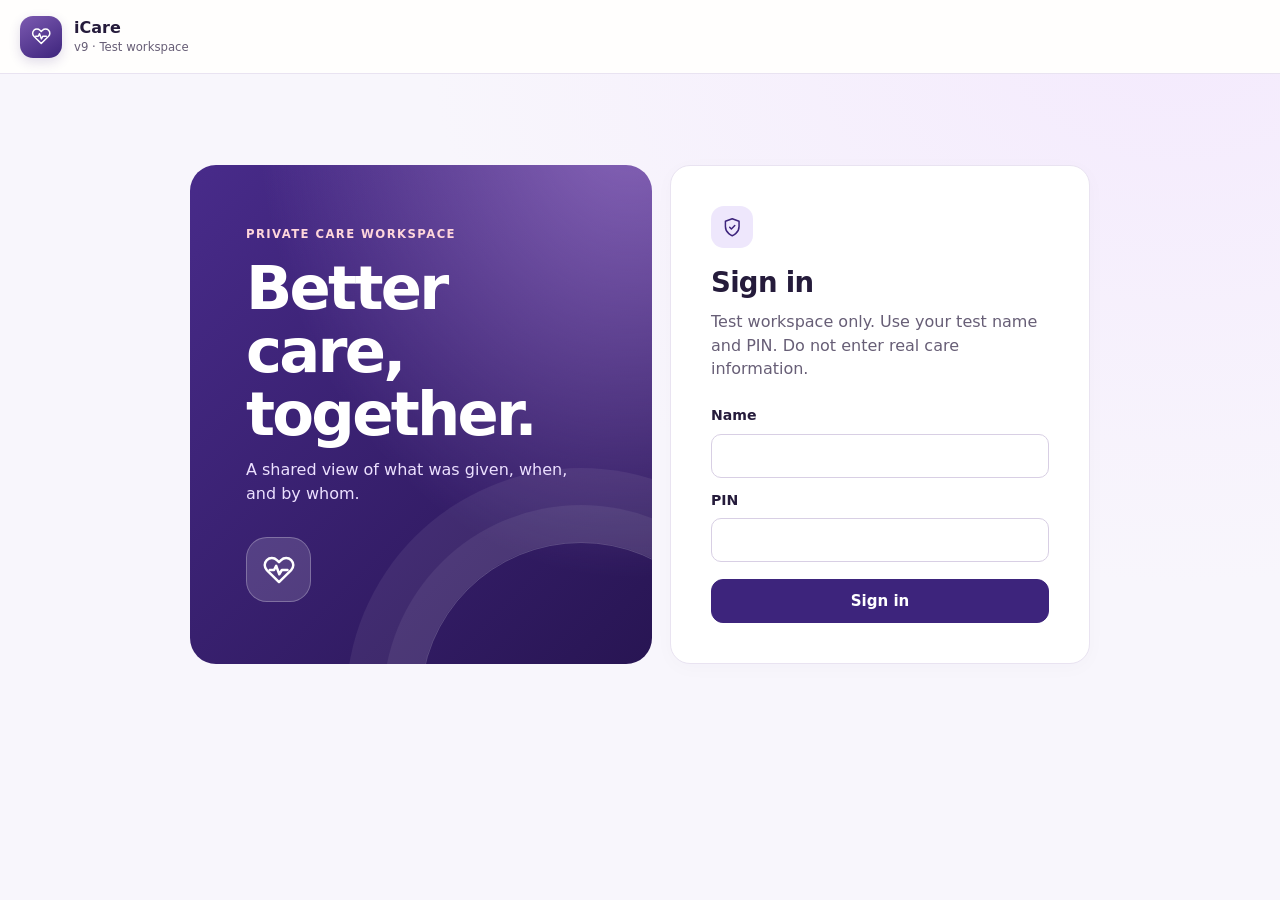
==== commit 4d32ba05: "Add private free-text care notes with Bangkok timestamps" ====
--- a/index.html
+++ b/index.html
@@ -1,483 +1,69 @@
-<!doctype html><html lang="en"><head><meta charset="utf-8"><meta name="robots" content="noindex,nofollow"><meta name="viewport" content="width=device-width,initial-scale=1"><meta name="description" content="A demo redesign for a family care workspace. No live data or alerts."><title>iCare · Design preview</title><link rel="icon" type="image/svg+xml" href="data:image/svg+xml,%3Csvg%20xmlns%3D%22http%3A%2F%2Fwww.w3.org%2F2000%2Fsvg%22%20viewBox%3D%220%200%2040%2040%22%3E%3Cdefs%3E%3ClinearGradient%20id%3D%22a%22%20x2%3D%221%22%20y2%3D%221%22%3E%3Cstop%20stop-color%3D%22%237a48dc%22%2F%3E%3Cstop%20offset%3D%221%22%20stop-color%3D%22%23492396%22%2F%3E%3C%2FlinearGradient%3E%3C%2Fdefs%3E%3Crect%20x%3D%221%22%20y%3D%221%22%20width%3D%2238%22%20height%3D%2238%22%20rx%3D%2211%22%20fill%3D%22url%28%23a%29%22%2F%3E%3Cpath%20fill%3D%22%23fff%22%20d%3D%22m20%2031-10-10A6.5%206.5%200%200%201%2020%2013a6.5%206.5%200%200%201%2010%208z%22%2F%3E%3Cpath%20fill%3D%22none%22%20stroke%3D%22%236636ba%22%20stroke-width%3D%222%22%20stroke-linecap%3D%22round%22%20stroke-linejoin%3D%22round%22%20d%3D%22M13%2020h3.7l1.6-2.5%203%205.1%202-2.6H27%22%2F%3E%3Ccircle%20cx%3D%2230%22%20cy%3D%2210%22%20r%3D%222.6%22%20fill%3D%22%23ffb3a0%22%2F%3E%3C%2Fsvg%3E">
-<style>
-:root{--bg:#f0f4f2;--surface:#fff;--ink:#182c2b;--muted:#4a605b;--line:#dbe6e2;--teal:#175952;--wash:#e5f2eb;--forest:#133f3b;--lime:#e0f0a9;--radius:20px}*{box-sizing:border-box}html{scroll-behavior:smooth}body{margin:0;background:var(--bg);color:var(--ink);font:1rem/1.5 system-ui,-apple-system,BlinkMacSystemFont,"Segoe UI",sans-serif}h1,h2,h3,p{margin:0}h1,h2,h3{line-height:1.12;letter-spacing:-.04em}h1{font-size:clamp(2.2rem,5vw,3.75rem);font-weight:670}h2{font-size:1.6rem;font-weight:670}h3{font-size:1.14rem;font-weight:680}.small,small{font-size:.875rem}.muted,small{color:var(--muted)}.caps{font-size:.875rem;letter-spacing:.095em;text-transform:uppercase;font-weight:720}.ico{fill:none;stroke:currentColor;stroke-width:1.7;stroke-linecap:round;stroke-linejoin:round;width:1.25rem;height:1.25rem;display:block;flex:none}.large-icon{width:1.45rem;height:1.45rem}.pill{display:inline-flex;align-items:center;gap:6px;min-height:30px;padding:4px 10px;border-radius:100px;background:var(--wash);color:#23564e;font-size:.875rem;font-weight:680;line-height:1.3}.pill.amber{background:#fdf0d8;color:#735019}.pill.plain{background:#edf1ef;color:#40544e}.btn{cursor:pointer;min-height:44px;display:inline-flex;align-items:center;justify-content:center;gap:8px;border:1px solid var(--line);border-radius:11px;background:#fff;color:var(--ink);padding:8px 13px;font:inherit;font-size:.9rem;font-weight:680;text-decoration:none}.btn:hover{border-color:#659188;background:#f3faf6}.btn.primary{background:var(--teal);color:#fff;border-color:var(--teal)}.btn.primary:hover{background:#10463f}.btn:disabled{opacity:.65;cursor:not-allowed}.btn:focus-visible,.nav-btn:focus-visible,input:focus-visible,select:focus-visible,textarea:focus-visible{outline:3px solid #4f9687;outline-offset:3px}.frame{min-height:100vh;display:grid;grid-template-columns:224px minmax(0,1fr)}.side{padding:25px 16px;background:#f9fbfa;border-right:1px solid var(--line);position:sticky;top:0;height:100dvh;display:flex;flex-direction:column}.brand{display:flex;align-items:center;gap:11px;margin:0 7px 40px;font-weight:750;letter-spacing:-.045em;font-size:1.16rem;line-height:1.04}.brand small{display:block;margin-top:5px;letter-spacing:0;font-weight:500;font-size:.82rem}.logo{height:38px;width:38px;background:var(--teal);color:#fff;border-radius:11px;display:grid;place-items:center;flex:none}.nav{display:grid;gap:4px}.nav-btn{cursor:pointer;display:flex;align-items:center;gap:11px;border:1px solid transparent;border-radius:11px;background:transparent;min-height:46px;padding:8px 12px;color:var(--muted);font:inherit;font-weight:630;text-align:left}.nav-btn:hover{background:#edf4f0}.nav-btn[aria-current=page]{background:#e3efe9;color:#184b43;border-color:#d8e9e0}.side-foot{margin-top:auto;margin-inline:7px;display:grid;gap:8px}.workspace{min-width:0}.topbar{background:#f9fbfa;border-bottom:1px solid var(--line);min-height:67px;padding:10px clamp(19px,4vw,48px);display:flex;align-items:center;justify-content:space-between;gap:10px}.topbar-title{display:flex;gap:9px;align-items:center;font-weight:680}.top-controls{display:flex;align-items:center;gap:10px}.mobile-logo,.mobile-nav{display:none}.content{max-width:1340px;margin:auto;padding:22px clamp(19px,4vw,48px) 50px}.demo{display:flex;align-items:flex-start;gap:9px;font-size:.875rem;border:1px solid #e5d8ad;background:#fef8e6;color:#624c25;border-radius:12px;padding:10px 13px;margin-bottom:22px}.demo .ico{width:17px;height:17px;margin-top:1px}.hero{background:var(--forest);color:white;border-radius:23px;min-height:201px;position:relative;overflow:hidden;padding:27px clamp(22px,4vw,36px);display:flex;flex-direction:column;justify-content:center;isolation:isolate}.hero .caps{color:#e0eeae;margin-bottom:8px}.hero p:last-of-type{color:#d8e9e2;margin-top:10px;max-width:475px}.hero-art{width:270px;height:245px;position:absolute;right:-10px;top:-28px;z-index:-1;opacity:.52;pointer-events:none}.layout{display:grid;grid-template-columns:minmax(0,1.8fr) minmax(260px,1fr);gap:20px;margin-top:23px;align-items:start}.section-head{display:flex;align-items:center;justify-content:space-between;gap:10px;margin-bottom:12px}.section-head p{margin-top:4px}.panel{border:1px solid var(--line);border-radius:var(--radius);background:var(--surface);padding:19px;min-width:0}.next-card{margin-bottom:13px}.dose-list,.stack{display:grid;gap:12px;min-width:0}.dose{padding:14px 16px}.dose.current{border-color:#6e9d89;box-shadow:0 0 0 2px #e1efe6}.dose-line{display:flex;align-items:center;justify-content:space-between;gap:10px}.dose-time{display:flex;align-items:center;gap:10px;min-width:0}.dose-time strong{font-size:1.18rem;line-height:1.2}.tile{width:41px;height:41px;border-radius:10px;background:#e6f2ec;color:#245f55;display:grid;place-items:center;flex:none}.tile.violet{background:#eeeafa;color:#5c4a87}.dose-body{margin:10px 0 0 51px;color:var(--muted);overflow-wrap:anywhere}.dose-ctl{display:flex;gap:7px;flex-wrap:wrap;margin-top:11px}.summary{display:grid;gap:10px}.box-label{display:flex;align-items:center;gap:9px}.box-label h3{letter-spacing:-.025em}.progress-line{height:8px;border-radius:20px;background:#e8efeb;overflow:hidden;margin:4px 0}.progress-line i{display:block;height:100%;background:#45846b;border-radius:20px}.soft{background:#e8f3ed}.on-call{display:flex;align-items:center;gap:10px;margin:6px 0}.avatar{width:44px;height:44px;border-radius:50%;background:#d8ebdd;color:#1c5446;display:grid;place-items:center;font-weight:750;flex:none}.pagehead{margin:8px 0 21px}.pagehead p{margin-top:9px;max-width:58ch}.pagehead .caps{color:var(--teal);margin-bottom:8px}.split{display:grid;grid-template-columns:repeat(2,minmax(0,1fr));gap:14px}.row{display:flex;align-items:center;justify-content:space-between;gap:12px;min-width:0}.row+.row{margin-top:10px;padding-top:10px;border-top:1px solid var(--line)}.actions{display:flex;gap:8px;flex-wrap:wrap;margin-top:12px}.date-card{min-width:56px;background:#e8f4ed;color:#24584f;border-radius:12px;text-align:center;padding:7px;line-height:1.2}.date-card strong{font-size:1.25rem;display:block}.date-card small{color:inherit}.flex-start{display:flex;align-items:flex-start;gap:12px}.flex-start>div:last-child{min-width:0;flex:1}.tabstrip{display:flex;gap:8px;flex-wrap:wrap;margin-top:13px}.empty{padding:27px;text-align:center;color:var(--muted);border:1px dashed #aac4ba;border-radius:var(--radius);background:#f7faf8}.contact-info{margin-top:12px;display:grid;gap:8px;overflow-wrap:anywhere}.contact-info div{display:grid;grid-template-columns:7ch minmax(0,1fr);gap:10px}.contact-info dt{font-weight:660}.contact-info dd{margin:0;color:var(--muted)}.directory{max-width:780px}.directory-controls{display:grid;gap:11px;margin-bottom:13px}.directory-search{display:flex;align-items:center;gap:10px;min-height:49px;padding:0 13px;border:1px solid var(--line);border-radius:11px;background:white;color:#41635b}.directory-search input{min-height:46px;min-width:0;width:100%;border:0;background:none;padding:4px;font:inherit;color:var(--ink)}.dir-tabs{display:flex;gap:5px;border-bottom:1px solid var(--line);overflow-x:auto}.dir-tab{border:0;border-bottom:3px solid transparent;box-shadow:none;border-radius:8px 8px 0 0;background:transparent;white-space:nowrap;color:var(--muted);min-height:45px;padding:7px 12px;cursor:pointer;font:inherit;font-size:.9rem;font-weight:675}.dir-tab:hover{background:#e8f1ec}.dir-tab[aria-pressed=true]{color:#175952;border-color:#2e7368}.dir-tab:focus-visible,.directory-list summary:focus-visible{outline:3px solid #4f9687;outline-offset:1px}.directory-list{display:grid;gap:8px}.contact-row{border:1px solid var(--line);background:#fff;border-radius:14px;overflow:hidden}.directory-list summary{min-height:67px;padding:9px 12px;display:flex;gap:11px;align-items:center;cursor:pointer;list-style:none}.directory-list summary::-webkit-details-marker{display:none}.contact-chevron{margin-left:auto;width:1.25rem;color:#4a605b}.contact-row[open] .contact-chevron{rotate:180deg}.contact-label{display:grid;gap:2px;min-width:0}.contact-label strong{line-height:1.2;letter-spacing:-.015em}.contact-label small{line-height:1.25}.contact-row .avatar{width:43px;height:43px}.avatar.peach{background:#f7e6d5;color:#6d4426}.avatar.lavender{background:#eee9f8;color:#574274}.avatar.blue{background:#e4eff6;color:#244f68}.contact-details{border-top:1px solid var(--line);padding:0 13px 12px 67px}.contact-details .btn{min-height:44px}.contact-details .contact-info{margin-bottom:9px}.contact-details .contact-info div{grid-template-columns:9ch minmax(0,1fr)}@media(max-width:400px){.contact-details{padding-left:14px}.dir-tab{padding-inline:8px}}.sheet{width:min(95vw,520px);max-height:85dvh;border:1px solid var(--line);border-radius:20px;padding:22px;color:var(--ink);overflow:auto}.sheet::backdrop{background:#152e2b99}.sheet form{display:grid;gap:12px}.sheet h2{margin-bottom:4px}.sheet label{display:grid;gap:5px;color:var(--ink);font-weight:630}.sheet input,.sheet textarea,.sheet select{width:100%;min-height:44px;padding:7px 10px;border:1px solid #b8ccc3;border-radius:8px;font:inherit;color:var(--ink);background:#fff}.sheet .dose-sample{background:#e8f2ed;padding:10px;border-radius:10px;color:#28594d}.toast{position:fixed;bottom:22px;right:22px;max-width:calc(100% - 44px);background:#163e37;color:white;border-radius:12px;padding:11px 16px;z-index:5}.toast:empty{display:none}[hidden]{display:none!important}@media(max-width:980px){.frame{grid-template-columns:180px minmax(0,1fr)}.layout{grid-template-columns:minmax(0,1.45fr) minmax(220px,1fr);gap:13px}.side{padding-inline:11px}.dose-body{margin-left:0}}@media(max-width:770px){.frame{display:block}.side{display:none}.topbar{padding:9px 15px;min-height:60px}.topbar-title>.ico{display:none}.mobile-logo{display:grid;width:33px;height:33px;border-radius:9px}.mobile-logo .ico{width:17px;height:17px}.topbar-title .headlabel{font-size:1.02rem}.top-controls .pill{display:none}.content{padding:14px 15px 94px}.demo{margin-bottom:14px}.hero{min-height:169px}.hero-art{right:-100px;opacity:.34}.layout{display:flex;flex-direction:column;margin-top:17px;gap:16px}.layout>*{width:100%}.sidebar-cards{grid-template-columns:repeat(2,minmax(0,1fr))}.sidebar-cards>.panel:first-child{grid-column:1/-1}.mobile-nav{display:grid;grid-template-columns:repeat(5,minmax(0,1fr));position:fixed;bottom:0;left:0;right:0;background:#f9fbfa;z-index:4;border-top:1px solid var(--line);padding:5px 3px max(5px,env(safe-area-inset-bottom));gap:1px}.mobile-nav .nav-btn{font-size:.8rem;letter-spacing:-.025em;flex-direction:column;justify-content:center;gap:3px;min-height:53px;padding:4px 0}.mobile-nav .ico{width:19px;height:19px}.toast{bottom:78px;right:12px;max-width:calc(100% - 24px)}}@media(max-width:485px){.split,.sidebar-cards{grid-template-columns:1fr}.dose{padding:12px}.dose-ctl .btn{flex:1}.section-head h2{font-size:1.35rem}.top-controls .btn{padding:5px 8px}.panel{padding:14px}.row{gap:8px}.hero{padding:20px 17px}.section-head .btn{padding:6px 9px}}@media(prefers-reduced-motion:reduce){html{scroll-behavior:auto}}
-
-/* Color system: vivid wayfinding without using color as the only status cue. */
-:root{--bg:#fcf7f4;--surface:#fff;--ink:#262143;--muted:#5b5670;--line:#e9dfea;--teal:#4a269c;--wash:#f1e9ff;--forest:#39208c;--lime:#fff;--accent:#5630a8;--ring:#6734bf}
-.btn:hover{border-color:#8062bc;background:#f7f1ff}.btn.primary:hover{background:#361875;border-color:#361875}
-.btn:focus-visible,.nav-btn:focus-visible,input:focus-visible,select:focus-visible,textarea:focus-visible,.dir-tab:focus-visible,.directory-list summary:focus-visible{outline-color:var(--ring)}
-.side,.topbar,.mobile-nav{background:#fffaf9}.logo{background:#5129a2}.topbar-title>.ico{color:#6334b5}.nav-btn:hover{background:#f7efff}.nav-btn[aria-current=page]{background:#eee3ff;color:#42207d;border-color:#ead9ff}.nav-btn[data-view=roster][aria-current=page]{background:#e8edff;color:#274499;border-color:#dce4ff}.nav-btn[data-view=therapy][aria-current=page]{background:#f3e5ff;color:#66258a;border-color:#ecd8fa}.nav-btn[data-view=contacts][aria-current=page]{background:#ffebe3;color:#863a2e;border-color:#f9ded5}.nav-btn[data-view=records][aria-current=page]{background:#fff1d6;color:#744708;border-color:#f9e6bd}
-.hero{background:radial-gradient(ellipse at 100% 0%,#7632cc 0,transparent 58%),linear-gradient(115deg,#301779,#5323aa 68%,#602bac)}.hero .caps{color:#ffd0c4}.hero p:last-of-type{color:#faf1ff}.hero-art{opacity:.62}.demo{background:#fff1e9;border-color:#f4d8ca;color:#6c3e33}.pill{background:#eee8fa;color:#46277e}.pill.plain{background:#f0ebf4;color:#504568}.pill.amber{background:#fff0d7;color:#6d4a16}.pill.coral{background:#ffdfd1;color:#753328}.pill.given{background:#dcf3e7;color:#205542}
-.tile{background:#eee7ff;color:#57329f}.tile.violet{background:#f4e4fb;color:#763395}.tile.given{background:#dcf3e7;color:#205542}.dose.current{border-color:#ed937c;box-shadow:0 0 0 2px #ffe7de}.dose.current .tile{background:#ffe3d7;color:#853c2d}.progress-line{background:#eae1f8}.progress-line i{background:#7c45c2}.soft{background:#f3ebff}.avatar{background:#e6e7ff;color:#3c4293}.avatar.peach{background:#ffe3d6;color:#7e3f25}.avatar.lavender{background:#eee3ff;color:#60388e}.avatar.blue{background:#e3ebff;color:#364b8b}.date-card{background:#f3e5ff;color:#692d90}
-.workspace[data-section=roster]{--accent:#304da1;--teal:#304da1}.workspace[data-section=therapy]{--accent:#763291;--teal:#763291}.workspace[data-section=contacts]{--accent:#933f31;--teal:#933f31}.workspace[data-section=records]{--accent:#7c5011;--teal:#7c5011}.pagehead .caps{color:var(--accent)}.directory-search{color:#873e30}.dir-tab:hover{background:#fff0e8}.dir-tab[aria-pressed=true]{color:#843b2d;border-color:#b7503d}.contact-chevron{color:#675971}.empty{border-color:#cdbbdd;background:#fcf8fe}.sheet input,.sheet textarea,.sheet select{border-color:#c7b9db}.sheet .dose-sample{background:#f4eaff;color:#4b2e72}.sheet::backdrop{background:#261443a6}.toast{background:#392174}
-@media(max-width:770px){.hero-art{opacity:.35}}
-
-/* Rounded duotone icon system; tint tiles carry the current section identity. */
-.icon-tint{fill:currentColor;fill-opacity:.15}
-.logo{background:linear-gradient(145deg,#7e4ddd,#482097);border:1px solid #9669e6;box-shadow:0 2px 4px #4b2a7b2b}.logo>.ico{width:25px;height:25px}
-.nav-icon{display:grid;place-items:center;width:32px;height:32px;border-radius:9px;background:var(--nav-wash);color:var(--nav-ink);flex:none;box-shadow:inset 0 0 0 1px var(--nav-edge)}
-.nav-icon>.ico{width:21px;height:21px}.nav-btn{gap:10px;padding:6px 9px}
-.nav-btn[data-view=today]{--nav-wash:#eee1ff;--nav-ink:#572da3;--nav-edge:#e2d1fb}.nav-btn[data-view=roster]{--nav-wash:#e6edff;--nav-ink:#304da1;--nav-edge:#d8e2ff}.nav-btn[data-view=therapy]{--nav-wash:#f3e3fc;--nav-ink:#763291;--nav-edge:#ead5f7}.nav-btn[data-view=contacts]{--nav-wash:#ffe8df;--nav-ink:#963e32;--nav-edge:#f8dbce}.nav-btn[data-view=records]{--nav-wash:#fff1d4;--nav-ink:#80511b;--nav-edge:#f5e2b7}
-.nav-btn[aria-current=page] .nav-icon{background:var(--nav-ink);color:#fff;box-shadow:none}
-.tile{box-shadow:inset 0 0 0 1px currentColor,inset 0 0 0 2px #ffffff88}.tile>.ico{width:22px;height:22px}.tile.given{box-shadow:inset 0 0 0 1px #a8d1b9}.dose.current .tile{box-shadow:inset 0 0 0 1px #efb6a5}
-.role-btn .ico{color:#6534b3}.btn .ico{width:18px;height:18px}
-@media(max-width:770px){.logo.mobile-logo .ico{width:22px;height:22px}.mobile-nav .nav-btn{gap:2px;min-height:55px}.mobile-nav .nav-icon{width:30px;height:28px;border-radius:8px}.mobile-nav .nav-icon .ico{width:19px;height:19px}}
-
-/* Medication editor keeps row controls and commit separate. */
-.edit-timing{display:grid;grid-template-columns:repeat(2,minmax(0,1fr));gap:10px}.sheet .time-preset{margin-top:5px;min-height:40px;font-size:.82rem}.med-editor{min-width:0;border-top:1px solid var(--line);border-bottom:1px solid var(--line);padding:12px 0;display:grid;gap:8px}.med-editor-head{display:flex;justify-content:space-between;gap:8px;align-items:baseline}.med-list{display:grid;gap:7px}.med-row{display:grid;grid-template-columns:minmax(0,1fr) minmax(94px,.75fr) auto;align-items:end;gap:8px;border:1px solid var(--line);border-radius:11px;padding:8px;background:#fffcff}.med-name{font-weight:680;overflow-wrap:anywhere;align-self:center}.sheet .med-amount{font-size:.82rem;gap:2px;font-weight:600}.med-amount input{padding:5px 7px}.sheet .med-remove{font-size:.8rem;gap:4px;color:#84382e;border-color:#edc8bd;padding-inline:7px}.med-remove:hover{background:#ffeae3;border-color:#cf7763}.med-remove svg{width:16px!important;height:16px!important}.med-add-btn{border-style:dashed;color:#492396}.med-picker,.med-empty{background:#f7f0ff;border:1px solid #eadbfa;border-radius:10px;padding:9px}.med-empty{color:#594b71;font-size:.9rem}.med-error:not(:empty){color:#8a2f24}.med-error:empty{display:none}.extra-record-actions{display:flex;gap:9px;align-items:center;flex-wrap:wrap;justify-content:flex-end}
-@media(max-width:405px){.med-row{grid-template-columns:minmax(0,1fr) auto}.med-name{grid-column:1/-1}.sheet .med-remove{font-size:.83rem}.sheet .btn{min-height:44px}}
-
-.nurse-profiles{margin-top:14px}.nurse-profiles h2{margin-bottom:5px}.profile-grid{display:grid;grid-template-columns:repeat(2,minmax(0,1fr));gap:8px}.profile-card{display:flex;align-items:flex-start;gap:10px;background:#faf8ff;border:1px solid var(--line);border-radius:12px;padding:10px}.profile-card h3{font-size:1.02rem;margin-top:4px}.profile-card .actions{margin-top:6px;gap:6px}.profile-card .btn{font-size:.83rem;padding:5px 8px;min-height:44px}.avatar img{width:100%;height:100%;object-fit:cover;border-radius:inherit}.profile-avatar{width:48px;height:48px}@media(max-width:590px){.profile-grid{grid-template-columns:1fr}}
-.visit-therapist{display:flex;align-items:center;gap:8px;font-size:.875rem;font-weight:630;color:#613879;margin-top:8px}.appointment-avatar{width:29px;height:29px;background:#f0dffa;color:#6e4286;font-size:.82rem}
-/* Profile keeps care instructions, safety, and source records distinct. */
-.nav-btn[data-view=profile]{--nav-wash:#eedfff;--nav-ink:#613892;--nav-edge:#e4d0fa}.nav-btn[data-view=profile][aria-current=page]{background:#f0e5ff;color:#5e2d8b;border-color:#e9d7fa}.workspace[data-section=profile]{--accent:#713c9a;--teal:#61378e}
-.profile-cover{display:flex;justify-content:space-between;align-items:center;gap:10px;border-radius:21px;padding:17px 20px;background:linear-gradient(122deg,#f6e9ff,#ffeae4);border:1px solid #ead8f6}.profile-cover .actions{margin:0}.profile-identity{display:flex;align-items:center;gap:13px;min-width:0}.profile-identity .caps{font-size:.8rem;color:#68378b;margin-bottom:3px}.profile-identity h2{overflow-wrap:anywhere}.profile-identity p:last-child{font-size:.9rem;color:#5c476b;margin-top:4px}.patient-avatar{width:64px;height:64px;background:#e9d6fb;color:#613892;font-size:1.25rem;border:2px solid #fff}.profile-snapshot,.related-care{margin-top:13px}.profile-snapshot{border-color:#edd7cd;background:#fffaf7}.profile-snapshot-facts,.profile-shortcuts{margin-top:12px;display:grid;gap:10px}.profile-snapshot-facts{grid-template-columns:repeat(3,minmax(0,1fr))}.profile-snapshot-facts>div,.profile-shortcuts>div{background:#fff;border:1px solid var(--line);border-radius:10px;padding:10px;overflow-wrap:anywhere}.profile-snapshot-facts p{color:var(--muted);font-size:.91rem}.profile-grid-body{margin-top:14px}.profile-section .section-head{align-items:flex-start}.profile-section .section-head h2,.profile-snapshot h2,.related-care h2{font-size:1.26rem}.profile-section .section-head .btn{padding-inline:8px}.profile-facts{display:grid;gap:9px;margin:0;font-size:.94rem}.profile-facts>div+div{padding-top:8px;border-top:1px solid var(--line)}.profile-facts dt{font-weight:680}.profile-facts dd{margin:2px 0 0;overflow-wrap:anywhere;color:var(--muted)}.profile-unset{font-style:italic}.profile-footnote{margin-top:11px;padding:10px;background:#fff4e8;border-radius:10px}.profile-shortcuts{grid-template-columns:repeat(4,minmax(0,1fr))}.profile-shortcuts .btn{margin-top:7px}.profile-cover .btn{font-size:.86rem}
-@media(max-width:770px){.mobile-nav{grid-template-columns:repeat(6,minmax(0,1fr))}.mobile-nav .nav-btn{font-size:.73rem}.profile-shortcuts{grid-template-columns:repeat(2,minmax(0,1fr))}}
-@media(max-width:525px){.profile-cover{align-items:flex-start;flex-direction:column;padding:13px}.profile-snapshot-facts{grid-template-columns:1fr}.profile-snapshot-facts>div{padding:7px 9px}.profile-section .section-head h2{font-size:1.13rem}}
-
-.nav-btn[data-view=messages]{--nav-wash:#ffe5e1;--nav-ink:#913e37;--nav-edge:#f7d7d1}.nav-btn[data-view=messages][aria-current=page]{background:#ffe9e4;color:#87382f;border-color:#f5d8d3}.nav-btn[data-view=appointments]{--nav-wash:#ece7ff;--nav-ink:#5435a3;--nav-edge:#e1d8fa}.workspace[data-section=messages]{--accent:#913e37;--teal:#87382f}.workspace[data-section=appointments]{--accent:#5435a3;--teal:#493194}
-.today-shortcuts{margin-top:12px;display:grid;grid-template-columns:repeat(2,minmax(0,1fr));gap:11px}.today-shortcut{padding:12px;display:grid;grid-template-columns:minmax(0,1fr) auto;align-items:center;gap:8px}.today-shortcut .box-label{grid-column:1/-1}.today-shortcut h3{font-size:1.06rem}.shortcut-message{background:#ffe6dc;color:#874032}.shortcut-appt{background:#efe5ff;color:#5a329c}.shortcut-message,.shortcut-appt{width:34px;height:34px;box-shadow:none}.today-shortcut .btn{white-space:nowrap;align-self:start}.message-body{white-space:pre-wrap;overflow-wrap:anywhere;margin-left:50px}.message-card h3{overflow-wrap:anywhere}.appointment-card{display:flex;align-items:flex-start;gap:12px}.appointment-detail{min-width:0;flex:1}.appointment-detail h3,.appointment-detail p{overflow-wrap:anywhere}.appointment-reminder{display:flex;gap:7px;align-items:center;margin-top:6px;color:#5d388c}.appointment-reminder .ico{width:17px;height:17px}.past-head{margin-top:16px}
-@media(max-width:910px){.today-shortcut{grid-template-columns:minmax(0,1fr)}.today-shortcut .btn{justify-self:start}}
-@media(max-width:435px){.today-shortcut{padding:8px;gap:6px}.today-shortcuts{gap:7px}.today-shortcut h3{font-size:.94rem}.today-shortcut .btn{font-size:.82rem;padding-inline:6px;white-space:normal}.today-shortcut .btn .ico{display:none}.today-shortcut .box-label{gap:5px}.shortcut-message,.shortcut-appt{width:28px;height:28px}.shortcut-message>.ico,.shortcut-appt>.ico{width:18px;height:18px}.message-body{margin-left:0}}
-
-/* Live Bangkok clock is visually separate from the historical demo day. */
-.hero.has-clock{display:grid;grid-template-columns:minmax(0,1fr) auto;align-items:center;gap:14px}.hero-copy{min-width:0}.hero-clock{display:flex;gap:8px;align-items:center;justify-content:center;min-width:185px;color:#fff;background:#3a1a80c9;border:1px solid #bc95ef95;box-shadow:0 7px 18px #290e6965,inset 0 1px 0 #ffffff24;border-radius:17px;padding:9px 11px;z-index:1}.clock-face{width:67px;height:67px;flex:none}.clock-caption{font-size:.8rem;color:#f8ddf9;display:block;line-height:1.24}.clock-reading{white-space:nowrap;font-size:1.42rem;font-weight:730;font-variant-numeric:tabular-nums;line-height:1.3;letter-spacing:-.025em}
-@media(max-width:625px){.hero.has-clock{gap:9px}.hero-clock{min-width:0;text-align:center;flex-direction:column;padding:6px 8px;gap:2px;border-radius:12px}.clock-face{width:42px;height:42px}.clock-caption{font-size:.68rem}.clock-reading{font-size:1.02rem}}
-@media(max-width:365px){.hero.has-clock{padding-inline:13px}.hero-copy .caps{font-size:.73rem;letter-spacing:.05em}.clock-caption{max-width:70px}.clock-face{width:37px;height:37px}.hero-copy h1{font-size:1.95rem}}
-
-/* Theme colors decorate the interface; dose statuses keep their existing colors. */
-.theme-btn{width:43px;padding:7px;flex:none;color:#60399c}.theme-btn .ico{width:21px;height:21px}.theme-options{border:0;padding:0;margin:0;display:grid;grid-template-columns:repeat(2,minmax(0,1fr));gap:8px}.theme-options legend{font-size:.9rem;font-weight:680;margin-bottom:6px}.sheet .theme-card{display:flex;align-items:center;gap:7px;padding:8px;min-height:53px;flex-wrap:wrap;cursor:pointer;border:1px solid var(--line);border-radius:10px;font-size:.9rem}.sheet .theme-card:has(input:checked){border-color:#8e61c1;background:#f6ecff}.sheet .theme-card input{width:16px;min-height:16px;height:16px;margin:0;accent-color:#60399c}.theme-swatches{display:flex}.theme-swatches i{width:13px;height:13px;border-radius:50%;border:1px solid #fff}.theme-swatches i+i{margin-left:-3px}
-:root[data-theme=winter]{--bg:#eef7fd;--line:#d5e6f0;--season-shell:#f7fbff;--season-hero:linear-gradient(118deg,#173c69,#205d92 68%,#336c9e);--season-clock:#163f6ecc;--season-eyebrow:#e4f5ff;--season-accent:#215d89;--season-wash:#e3f1fc;--season-tint:#cff0fe}
-:root[data-theme=christmas]{--bg:#fcf3f2;--line:#efd6db;--season-shell:#fff8f6;--season-hero:linear-gradient(118deg,#57203a,#862a45 65%,#9a493d);--season-clock:#65213fcc;--season-eyebrow:#ffead0;--season-accent:#863649;--season-wash:#fbe4e5;--season-tint:#ffd7a0}
-:root[data-theme=autumn]{--bg:#fcf3e7;--line:#eedacb;--season-shell:#fff9ef;--season-hero:linear-gradient(118deg,#5e2c22,#8c4329 70%,#985435);--season-clock:#653122cc;--season-eyebrow:#ffe9c7;--season-accent:#88472b;--season-wash:#f8e8d8;--season-tint:#ffd29e}
-:root[data-theme=summer]{--bg:#fff8e9;--line:#e9dfc7;--season-shell:#fffdf1;--season-hero:linear-gradient(118deg,#06456f,#12628e 68%,#22759a);--season-clock:#084a72cc;--season-eyebrow:#fff2b7;--season-accent:#19637d;--season-wash:#fff0c9;--season-tint:#ffe480}
-:root[data-theme=spring]{--bg:#fdf1f8;--line:#eed9ea;--season-shell:#fff8fc;--season-hero:linear-gradient(118deg,#632a70,#863d87 65%,#9a4881);--season-clock:#602b69cc;--season-eyebrow:#ffe8f5;--season-accent:#823d80;--season-wash:#fae5f1;--season-tint:#ffcfeb}
-:root[data-theme]:not([data-theme=purple]) .hero{background:var(--season-hero)}:root[data-theme]:not([data-theme=purple]) .hero .caps{color:var(--season-eyebrow)}:root[data-theme]:not([data-theme=purple]) .hero-clock{background:var(--season-clock)}:root[data-theme]:not([data-theme=purple]) .clock-caption{color:var(--season-eyebrow)}
-:root[data-theme]:not([data-theme=purple]) :is(.side,.topbar,.mobile-nav){background:var(--season-shell)}:root[data-theme]:not([data-theme=purple]) .logo{background:var(--season-accent);border-color:var(--season-accent)}:root[data-theme]:not([data-theme=purple]) .theme-btn{color:var(--season-accent)}:root[data-theme]:not([data-theme=purple]) .workspace[data-section=today]{--teal:var(--season-accent)}:root[data-theme]:not([data-theme=purple]) .soft{background:var(--season-wash)}:root[data-theme]:not([data-theme=purple]) .progress-line{background:var(--season-wash);border:1px solid var(--line)}:root[data-theme]:not([data-theme=purple]) .progress-line i{background:var(--season-accent)}
-:root[data-theme]:not([data-theme=purple]) .nav-btn[data-view=today][aria-current=page]{background:var(--season-wash);color:var(--season-accent);border-color:var(--line)}:root[data-theme]:not([data-theme=purple]) .nav-btn[data-view=today][aria-current=page] .nav-icon{background:var(--season-accent)}
-@media(max-width:392px){.top-controls{gap:5px}.top-controls .theme-btn{width:40px}.topbar-title{gap:6px}.topbar-title .headlabel{font-size:.93rem}.role-btn .ico{display:none}}
-
-/* Keep labels on navigation and critical actions; icons speed up scanning. */
-.theme-btn{width:auto;padding:6px 10px;white-space:nowrap;color:#60399c}.theme-btn .ico{width:19px;height:19px}.headlabel-short{display:none}.pagehead-title{display:flex;align-items:center;gap:11px}.pagehead-title .tile{color:var(--accent);width:42px;height:42px;box-shadow:none}.pagehead h1{font-size:clamp(2.05rem,4.6vw,3.18rem)}.pagehead p{margin-left:53px}.quick-fact{display:flex;gap:6px;align-items:center}.quick-fact .ico{width:16px;height:16px;color:#673b91}.demo{margin-bottom:15px}
-@media(max-width:392px){.top-controls .theme-btn{width:auto;padding:5px 7px;gap:4px}.role-btn{padding:5px 7px;min-width:54px}.theme-btn .ico{width:17px;height:17px}}
-@media(max-width:342px){.topbar-title .headlabel{display:none}.headlabel-short{display:inline;font-size:.92rem}.topbar{gap:6px}.top-controls .btn{font-size:.86rem}}
-
-/* Seasonal scenes decorate the whole frame without blocking care actions. */
-.season-scene{position:absolute;z-index:-1;right:0;top:0;width:58%;height:100%;opacity:.87;pointer-events:none;overflow:visible}.season-side{margin:18px 2px 0;flex:0 1 125px;min-height:0;border-radius:16px;overflow:hidden;background:var(--season-hero)}.season-side:empty{display:none}.season-mini{display:block;width:100%;height:100%;pointer-events:none}.hero.has-clock{overflow:hidden}
-:root[data-theme=winter]{--season-stage:radial-gradient(ellipse at 82% 0%,#cfe9f9 0,transparent 60%),#f2f9ff;--season-panel:#fbfdff;--season-edge:#98cde3}
-:root[data-theme=christmas]{--season-stage:radial-gradient(ellipse at 82% 0%,#eed4d6 0,transparent 60%),#fbf3f2;--season-panel:#fffafa;--season-edge:#d7a4a7}
-:root[data-theme=autumn]{--season-stage:radial-gradient(ellipse at 86% 0%,#f4dfbe 0,transparent 65%),#fcf4e7;--season-panel:#fffcf7;--season-edge:#dfbb89}
-:root[data-theme=summer]{--season-stage:radial-gradient(ellipse at 86% 0%,#d5edf4 0,transparent 62%),#fff8e7;--season-panel:#fffef8;--season-edge:#abd6df}
-:root[data-theme=spring]{--season-stage:radial-gradient(ellipse at 88% 0%,#dcebd8 0,transparent 58%),#faf0f8;--season-panel:#fff9fc;--season-edge:#c5dabb}
-:root[data-theme]:not([data-theme=purple]) body{background:var(--season-stage)}:root[data-theme]:not([data-theme=purple]) .panel:not(.soft):not(.profile-snapshot){background:var(--season-panel)}:root[data-theme]:not([data-theme=purple]) .topbar,:root[data-theme]:not([data-theme=purple]) .mobile-nav{border-color:var(--season-edge)}:root[data-theme]:not([data-theme=purple]) .hero-clock{border-color:var(--season-edge)}:root[data-theme]:not([data-theme=purple]) .pagehead-title .tile{background:var(--season-wash);color:var(--season-accent)}
-.sheet .theme-card{gap:6px;position:relative;padding:7px;min-height:66px}.theme-sample{height:42px;width:55px;display:grid;place-items:center;border-radius:7px;overflow:hidden;flex:none}.theme-sample-purple{background:linear-gradient(125deg,#422181,#763ac1)}.theme-sample-winter{background:linear-gradient(125deg,#133661,#2772a1)}.theme-sample-christmas{background:linear-gradient(125deg,#57203a,#862a45)}.theme-sample-autumn{background:linear-gradient(125deg,#633525,#a24f2d)}.theme-sample-summer{background:linear-gradient(125deg,#06456f,#1975ae)}.theme-sample-spring{background:linear-gradient(125deg,#623575,#a14e84)}.theme-sample-purple .theme-swatches i:nth-child(1){background:#6e40a8}.theme-sample-purple .theme-swatches i:nth-child(2){background:#ad77dc}.theme-sample-purple .theme-swatches i:nth-child(3){background:#ffb09c}
-.season-scene .snow-drift,.season-scene .season-twinkle,.season-scene .leaf-drift,.season-scene .summer-wave,.season-scene .flower-sway{transform-box:fill-box;transform-origin:center;will-change:transform}.season-scene .snow-drift{animation:snow-sway 3.6s ease-in-out 2 alternate}.season-scene>g:nth-of-type(2) .snow-drift{animation-delay:.26s}.season-scene .leaf-drift{animation:leaf-float 3.5s ease-in-out 2 alternate}.season-scene g:nth-of-type(even) .leaf-drift{animation-delay:.24s}.season-scene .light-string g:nth-child(2n) .season-twinkle{animation-delay:.42s}.season-scene .season-twinkle{animation:light-glow 1.5s ease-in-out 4 alternate}.season-scene .summer-wave{animation:summer-tide 4s ease-in-out 2 alternate}.season-scene .flower-sway{animation:blossom-breathe 3.25s ease-in-out 2 alternate}
-@keyframes snow-sway{0%{transform:translate(0,0) rotate(0)}100%{transform:translate(-5px,12px) rotate(20deg)}}@keyframes leaf-float{0%{transform:translate(0,0) rotate(0)}100%{transform:translate(-7px,14px) rotate(-19deg)}}@keyframes light-glow{0%{opacity:.53}100%{opacity:1}}@keyframes summer-tide{0%{transform:translateX(0)}100%{transform:translateX(9px) translateY(-3px)}}@keyframes blossom-breathe{0%{transform:rotate(0) scale(.94)}100%{transform:rotate(10deg) scale(1.04)}}
-@media(max-height:670px){.season-side{display:none}}@media(max-width:650px){.season-scene{width:72%;opacity:.62;right:-1%}}@media(max-width:360px){.sheet .theme-card{gap:4px;font-size:.82rem;padding:5px}.theme-sample{width:42px;height:38px}.season-scene{opacity:.55}}@media(prefers-reduced-motion:reduce){.season-scene *{animation:none!important}}
-
-/* Retrospective dose records distinguish administration from logging. */
-.history-head{align-items:flex-start}.history-actions{display:flex;gap:6px;justify-content:flex-end;flex-wrap:wrap}.history-actions .btn{white-space:nowrap}.scheduled-record:focus{outline:2px solid var(--ring);outline-offset:2px;border-radius:10px;background:#f8f0ff}.record-actual{text-align:right;min-width:70px;display:grid;gap:1px;align-self:flex-start}.record-note{overflow-wrap:anywhere}.past-existing{display:flex;align-items:center;justify-content:space-between;gap:7px;flex-wrap:wrap;padding:9px;border:1px solid #e1c6a5;border-radius:10px;background:#fff3df;color:#69461d}.past-attribution{font-size:.91rem}.sheet .past-verify{min-height:44px;display:flex;align-items:center;gap:9px;padding:8px 10px;border-radius:9px;background:#f5eeff;cursor:pointer}.sheet .past-verify input{width:20px;min-height:20px;height:20px;flex:none;accent-color:#6235a7}.past-note{font-size:.85rem;color:var(--muted)}@media(max-width:475px){.history-head{display:grid}.history-actions{justify-content:flex-start}.scheduled-record{align-items:flex-start}.record-actual{min-width:62px}}
-
-/* Icon-backed field captions remain fully labeled and keyboard-accessible. */
-.field-caption{display:inline-flex;align-items:center;gap:7px;min-inline-size:0;font-weight:660}.field-icon{display:grid;place-items:center;width:26px;height:26px;flex:none;border-radius:7px;background:#f1e7fb;color:#61349b;box-shadow:inset 0 0 0 1px #e9daf7}.field-icon .ico{width:17px;height:17px}.field-icon[data-field-icon=calendar],.field-icon[data-field-icon=clock]{background:#e7edff;color:#344b9c;box-shadow:inset 0 0 0 1px #dce5ff}.field-icon[data-field-icon=capsule],.field-icon[data-field-icon=measure]{background:#ffe9df;color:#864235;box-shadow:inset 0 0 0 1px #f6ddd0}.field-icon[data-field-icon=people],.field-icon[data-field-icon=profile]{background:#eee4ff;color:#5b359c}.field-icon[data-field-icon=pin],.field-icon[data-field-icon=bell]{background:#fff0d7;color:#79501b;box-shadow:inset 0 0 0 1px #f4e4c2}.past-attribution{display:flex;gap:7px;align-items:center;flex-wrap:wrap}.med-row .field-caption{gap:5px}.med-row .field-icon{width:22px;height:22px}.med-row .field-icon .ico{width:15px;height:15px}@media(max-width:375px){.field-icon{width:23px;height:23px}.field-caption{gap:5px}}
-
-/* Editable quick messages sit above the audience and never submit the form. */
-.quick-templates{min-width:0;margin:0;padding:8px 9px 10px;border:1px solid #ebdef5;border-radius:11px;background:#fcf8ff}.quick-templates legend{font-size:.9rem;font-weight:680;padding:0 4px 0 2px}.quick-templates>div{display:flex;gap:6px;flex-wrap:wrap}.sheet .template-btn{min-height:44px;padding:5px 7px;gap:5px;font-size:.83rem}.template-btn .field-icon{width:24px;height:24px}.template-btn .field-icon .ico{width:16px;height:16px}.template-btn .field-icon[data-field-icon=thermometer]{background:#e7edff;color:#344b9c;box-shadow:inset 0 0 0 1px #dce5ff}.template-btn .field-icon[data-field-icon=heart]{background:#fce6f0;color:#93446b;box-shadow:inset 0 0 0 1px #f3d9e6}
-
-.sidebar-toggle{display:none;width:42px;padding:6px;flex:none;color:#6235a5}.sidebar-toggle .ico{width:22px;height:22px}
-@media(min-width:771px){.sidebar-toggle{display:inline-flex;margin-right:3px}.frame[data-sidebar=closed]{grid-template-columns:minmax(0,1fr)}.frame[data-sidebar=closed] .side{display:none}.frame[data-sidebar=closed] .content{max-width:none}}
-</style></head><body>
-<svg width="0" height="0" aria-hidden="true" style="position:absolute"><defs>
-<symbol id="mark" viewBox="0 0 24 24"><path fill="#fff" stroke="none" d="M12 20.6 4.6 13A4.8 4.8 0 0 1 12 7a4.8 4.8 0 0 1 7.4 6L12 20.6Z"/><path stroke="#6636ba" d="M6.7 12h2.6l1.5-2.1 2.2 4.3 1.5-2.2h2.6"/><circle cx="19.8" cy="4.3" r="1.75" fill="#ffb3a0" stroke="none"/></symbol>
-<symbol id="sidebar" viewBox="0 0 24 24"><path class="icon-tint" d="M7.5 4h-2A1.5 1.5 0 0 0 4 5.5v13A1.5 1.5 0 0 0 5.5 20h2Z"/><rect x="4" y="4" width="16" height="16" rx="2"/><path d="M9 4v16m4-8h4m-2-2 2 2-2 2"/></symbol>
-<symbol id="home" viewBox="0 0 24 24"><rect x="3.5" y="5.5" width="17" height="15" rx="3" class="icon-tint"/><path d="M3.5 10h17M8 3.5v4m8-4v4"/><path d="m9 15 2 2 4-4"/></symbol>
-<symbol id="people" viewBox="0 0 24 24"><path class="icon-tint" d="M3.5 20v-2.6a4.4 4.4 0 0 1 4.4-4.4h2.2a4.4 4.4 0 0 1 4.4 4.4V20z"/><circle class="icon-tint" cx="9" cy="7.2" r="3"/><path d="M16 5a2.6 2.6 0 0 1 0 5.2m.9 3.1a4.4 4.4 0 0 1 4 4.4V20h-3"/></symbol>
-<symbol id="therapy" viewBox="0 0 24 24"><path class="icon-tint" d="m3 14 3-3 2 2 5-5-2-2 3-3 7 7-3 3-2-2-5 5 2 2-3 3z"/><path d="m5 16 3 3m8-14 3 3m-7 4 2 2"/></symbol>
-<symbol id="book" viewBox="0 0 24 24"><rect class="icon-tint" x="5.5" y="3.5" width="14.5" height="17" rx="2.3"/><path d="M3.5 7.8h4m-4 4.3h4m-4 4.3h4"/><circle cx="13.7" cy="9.4" r="2"/><path d="M10 16.3a3.7 3.7 0 0 1 7.4 0"/></symbol>
-<symbol id="history" viewBox="0 0 24 24"><path class="icon-tint" d="M5.3 3.5h9.1l4.3 4.3V20a.5.5 0 0 1-.5.5H5.3a1 1 0 0 1-1-1v-15a1 1 0 0 1 1-1Z"/><path d="M14.4 3.8v4.5h3.9M8 16v-2.4m3.2 2.4v-4m3.2 4v-3.1"/></symbol>
-<symbol id="clock" viewBox="0 0 24 24"><circle class="icon-tint" cx="12" cy="12" r="8.5"/><path d="M12 7.3V12l3.1 1.8M12 17.4v.01m5.4-5.4h.01M6.6 12h.01"/></symbol>
-<symbol id="shield" viewBox="0 0 24 24"><path class="icon-tint" d="m12 3 7.2 3v5c0 4.9-3 8-7.2 10.1C7.8 19 4.8 15.9 4.8 11V6z"/><path d="m9 11.8 2 2 4-4"/></symbol>
-<symbol id="check" viewBox="0 0 24 24"><circle class="icon-tint" cx="12" cy="12" r="8.4"/><path d="m8.3 12.1 2.6 2.7 4.9-5.1"/></symbol>
-<symbol id="plus" viewBox="0 0 24 24"><rect class="icon-tint" x="4" y="4" width="16" height="16" rx="4"/><path d="M12 8v8m-4-4h8"/></symbol>
-<symbol id="info" viewBox="0 0 24 24"><circle class="icon-tint" cx="12" cy="12" r="8.5"/><path d="M12 11.2v4.6m0-7.7h.01"/></symbol>
-<symbol id="edit" viewBox="0 0 24 24"><path class="icon-tint" d="m5 15.6-1 4.4 4.4-1 11-11-3.4-3.4z"/><path d="m13.7 7 3.4 3.4M11 20h9"/></symbol>
-<symbol id="palette" viewBox="0 0 24 24"><path class="icon-tint" d="M12 3.6a8.5 8.5 0 1 0 0 17h1.6a2 2 0 0 0 1.4-3.4c-.6-.6-.2-1.6.7-1.6h2a2.8 2.8 0 0 0 2.8-2.8A9.2 9.2 0 0 0 12 3.6Z"/><path d="M7.7 12.3h.01m2.3-4h.01m4.7-.1h.01m2.6 3.3h.01" stroke-width="2.7"/></symbol>
-<symbol id="message" viewBox="0 0 24 24"><path class="icon-tint" d="M6.4 4.5h11.2a3 3 0 0 1 3 3v6.6a3 3 0 0 1-3 3H10L5.2 20v-3.6a3 3 0 0 1-1.8-2.7V7.5a3 3 0 0 1 3-3Z"/><path d="M8 9h8m-8 4h5"/></symbol>
-<symbol id="thermometer" viewBox="0 0 24 24"><path class="icon-tint" d="M10 13.8V6a2 2 0 1 1 4 0v7.8a3.6 3.6 0 1 1-4 0Z"/><path d="M12 9v7.5m4.1-8h3m-3 3h2"/><circle cx="12" cy="17" r="1"/></symbol>
-<symbol id="heart" viewBox="0 0 24 24"><path class="icon-tint" d="M12 20 4.9 12.7a4.5 4.5 0 0 1 6.4-6.3l.7.8.7-.8a4.5 4.5 0 0 1 6.4 6.3Z"/><path d="M8 12h2l1.2-2 1.7 3.5 1.2-1.5H16"/></symbol>
-<symbol id="capsule" viewBox="0 0 24 24"><path class="icon-tint" d="M5.1 18.9a4.8 4.8 0 0 1 0-6.8l7-7a4.8 4.8 0 1 1 6.8 6.8l-7 7a4.8 4.8 0 0 1-6.8 0Z"/><path d="m9 8.3 6.7 6.7"/></symbol>
-<symbol id="measure" viewBox="0 0 24 24"><path class="icon-tint" d="M5 4.5h14l-1.7 15h-10Z"/><path d="M7 9h5m-4.5 4h3m-2.5 4h5"/></symbol>
-<symbol id="note" viewBox="0 0 24 24"><path class="icon-tint" d="M5.2 4h13.6a1.2 1.2 0 0 1 1.2 1.2v9.4L14.6 20H5.2A1.2 1.2 0 0 1 4 18.8V5.2A1.2 1.2 0 0 1 5.2 4Z"/><path d="M14.6 20v-4.3a1 1 0 0 1 1-1H20M8 8h8m-8 4h6"/></symbol>
-<symbol id="pin" viewBox="0 0 24 24"><path class="icon-tint" d="M12 21s6.3-5.1 6.3-11A6.3 6.3 0 0 0 5.7 10C5.7 15.9 12 21 12 21Z"/><circle cx="12" cy="10" r="2.25"/></symbol>
-<symbol id="calendar" viewBox="0 0 24 24"><rect class="icon-tint" x="4" y="5.7" width="16" height="14.5" rx="3"/><path d="M4 10h16M8.3 3.8v4m7.4-4v4M9 15h6m-3-3v6"/></symbol>
-<symbol id="bell" viewBox="0 0 24 24"><path class="icon-tint" d="M6.5 10a5.5 5.5 0 0 1 11 0v3.3l2 2.7h-15l2-2.7Z"/><path d="M10 19a2 2 0 0 0 4 0"/></symbol>
-<symbol id="profile" viewBox="0 0 24 24"><rect class="icon-tint" x="3.5" y="4.5" width="17" height="15" rx="3"/><circle cx="9" cy="9.2" r="1.8"/><path d="M5.8 16a3.2 3.2 0 0 1 6.4 0M15 10h2.4M15 14h2.4"/></symbol>
-<symbol id="camera" viewBox="0 0 24 24"><path class="icon-tint" d="M5 7h3l1.4-2h5.2L16 7h3a2 2 0 0 1 2 2v9a2 2 0 0 1-2 2H5a2 2 0 0 1-2-2V9a2 2 0 0 1 2-2Z"/><circle cx="12" cy="13.5" r="3"/></symbol>
-<symbol id="trash" viewBox="0 0 24 24"><path class="icon-tint" d="M6.2 7h11.6l-.8 12H7z"/><path d="M4 7h16m-10-3h4m-3 6v5m3-5v5"/></symbol>
-<symbol id="search" viewBox="0 0 24 24"><circle class="icon-tint" cx="10.4" cy="10.4" r="5.9"/><path d="m14.8 14.8 4.4 4.4"/></symbol>
-<symbol id="swap" viewBox="0 0 24 24"><path class="icon-tint" d="M3.5 8h17v8h-17z" stroke="none"/><path d="M4 8h15m-3-3 3 3-3 3M20 16H5m3-3-3 3 3 3"/></symbol>
-<symbol id="star" viewBox="0 0 24 24"><path class="icon-tint" d="m12 3.6 2.4 5.1 5.6.8-4 4 1 5.6-5-2.6-5 2.6 1-5.6-4-4 5.6-.8z"/></symbol>
-</defs></svg>
-<div class="frame" id="app-frame" data-sidebar="open">
-<aside class="side" id="desktop-sidebar"><div class="brand"><span class="logo"><svg class="ico large-icon" aria-hidden="true"><use href="#mark"/></svg></span><div>iCare</div></div><nav class="nav" id="desk-nav" aria-label="Main navigation"></nav><div class="season-side" id="season-side" aria-hidden="true"></div></aside>
-<div class="workspace" id="workspace"><header class="topbar"><div class="topbar-title"><button type="button" class="btn sidebar-toggle" id="sidebar-toggle" aria-controls="desktop-sidebar" aria-expanded="true" aria-label="Hide navigation" title="Hide navigation"><svg class="ico" aria-hidden="true"><use href="#sidebar"/></svg></button><span class="logo mobile-logo"><svg class="ico" aria-hidden="true"><use href="#mark"/></svg></span><svg class="ico" aria-hidden="true"><use href="#shield"/></svg><span class="headlabel">iCare</span><span class="headlabel-short" aria-hidden="true">Care</span></div><div class="top-controls"><button class="btn theme-btn" id="theme-button" type="button" aria-label="Change theme" title="Change theme"><svg class="ico" aria-hidden="true"><use href="#palette"/></svg><span>Theme</span></button><button class="btn role-btn" type="button" id="role-button"><svg class="ico" aria-hidden="true"><use href="#people"/></svg><span id="role-label">Papa</span></button></div></header>
-<main class="content" id="main"><div class="demo" role="note"><svg class="ico" aria-hidden="true"><use href="#info"/></svg><div><strong>v9.0 Preview</strong> · No real records, alerts or messages.</div></div><div id="page"></div></main></div></div>
-<nav class="mobile-nav" id="mobile-nav" aria-label="Main navigation"></nav><dialog class="sheet" id="dialog" aria-labelledby="dialog-title"></dialog><div class="toast" id="toast" role="status" aria-live="polite"></div>
-<script>
-'use strict';
-const $=id=>document.getElementById(id);
-const icon=(id)=>`<svg class="ico" fill="none" stroke="currentColor" stroke-width="1.7" stroke-linecap="round" stroke-linejoin="round" aria-hidden="true"><use href="#${id}"/></svg>`;
-const escapeHTML=value=>String(value??'').replace(/[&<>"']/g,a=>({'&':'&amp;','<':'&lt;','>':'&gt;','"':'&quot;',"'":'&#39;'}[a]));
-const views=[['today','Today','home'],['roster','Roster','people'],['therapy','Therapy','therapy'],['contacts','Contacts','book'],['records','Records','history'],['profile','Profile','profile'],['messages','Messages','message'],['appointments','Appointments','calendar']];
-const dosePlan=[['6:30 AM','Morning care','Papa',['Sample A · example amount','Sample B · example amount']],['9:15 AM','Morning medication','Papa',['Sample C · example amount']],['11:30 AM','Late morning care','Nurse',['Sample supplement · example amount']],['2:00 PM','Afternoon medication','Nurse',['Sample A · example amount','Sample B · example amount']],['4:30 PM','Evening medication','Nurse',['Sample C · example amount']],['7:45 PM','Night medication','Nurse',['Sample A · example amount','Sample D · example amount']],['9:30 PM','Bedtime care','Nurse',['Sample E · example amount']]];
-const demoDate='2026-11-24';
-const medCatalog=['Sample A','Sample B','Sample C','Sample D','Sample E','Sample supplement','Sample extra'];
-const plannedMeds=i=>dosePlan[i][3].map(item=>{const [name,amount]=item.split(' · ');return {name,amount}});
-const listMeds=rows=>rows.length?rows.map(x=>escapeHTML(x.name)+' · '+escapeHTML(x.amount)).join(' • '):'No medications recorded';
-const nurses=['Nurse Demo A','Nurse Demo B','Nurse Demo C','Nurse Demo D','Nurse Demo E'];
-const roster=[['Mon','23',nurses[0]],['Tue','24',nurses[1]],['Wed','25',nurses[2]],['Thu','26',nurses[3]],['Fri','27',nurses[4]],['Sat','28',nurses[1]],['Sun','29',nurses[2]]];
-const photoJobs=new Map();
-const occupationalTherapists=['OT Demo A','OT Demo B','OT Demo C'];
-const physicalTherapists=['PT Demo A','PT Demo B','PT Demo C','PT Demo D'];
-const visits=[{day:'26',month:'NOV',time:'11:30 AM',title:'Physical therapy',where:'Example Hospital · Building A, Level 2',therapist:physicalTherapists[0]},{day:'03',month:'DEC',time:'10:30 AM',title:'Occupational therapy',where:'Example Hospital · Building A, Level 2',therapist:occupationalTherapists[0]}];
-const photoGroups={nurse:{title:'Nurse profiles',names:nurses},ot:{title:'Occupational Therapy',names:occupationalTherapists},pt:{title:'Physical Therapy',names:physicalTherapists},patient:{title:'Care profile',names:['Demo profile']}};
-const photoKey=(group,name)=>group+':'+name;
-function profileAvatar(group,name,style='',displayName=name){const src=state.photos[photoKey(group,name)],initial=group==='patient'?(displayName.trim().split(/\s+/).filter(Boolean).slice(0,2).map(x=>Array.from(x)[0]).join('').toUpperCase()||'?'):displayName.split(' ').at(-1);return `<span class="avatar ${style}" aria-hidden="true">${src?`<img src="${escapeHTML(src)}" alt="" width="48" height="48">`:escapeHTML(initial)}</span>`}
-function profilePanel(group){const {title,names}=photoGroups[group];return `<section class="panel stack nurse-profiles" aria-labelledby="${group}-profile-title"><div><h2 id="${group}-profile-title">${title}</h2><p class="small muted">Sample photos stay in this tab.</p></div><div class="profile-grid">${names.map((name,i)=>{const id=group+'-'+i,has=Boolean(state.photos[photoKey(group,name)]);return `<article class="profile-card">${profileAvatar(group,name,'profile-avatar')}<div><h3>${escapeHTML(name)}</h3><div class="actions">${button(has?'Change photo':'Add photo','photo-pick-'+id,'','camera')}${has?button('Remove','photo-remove-'+id,'','trash'):''}</div><input id="profile-photo-${id}" type="file" accept="image/jpeg,image/png,image/webp" data-photo-profile="${id}" aria-label="Choose demo photo for ${escapeHTML(name)}" hidden></div></article>`}).join('')}</div></section>`}
-function getPhotoProfile(id){const m=/^(nurse|ot|pt|patient)-(\d+)$/.exec(id);if(!m)return null;const group=m[1],name=photoGroups[group].names[Number(m[2])];return name?{group,name,key:photoKey(group,name)}:null}
-const therapistBadge=name=>`<div class="visit-therapist">${profileAvatar(occupationalTherapists.includes(name)?'ot':'pt',name,'appointment-avatar')}<span>${escapeHTML(name)}</span></div>`;
-const contacts=[['Hospital reception','Urgent contact · Hospital','555-0101','hospital@example.com','','','HR','peach'],['Family coordinator','Family','555-0102','family@example.com','example_family','','FC',''],['Therapy desk','Physical therapy · Hospital','555-0103','therapy@example.com','','example_therapy','PT','lavender'],['Pharmacy desk','Pharmacy','555-0104','pharmacy@example.com','example_pharmacy','','RX','blue']];
-const demoProfile=()=>({name:'Alex',dob:'2008-04-12',language:'English',communication:'Give one instruction at a time and allow time to respond.',preferences:'Show the day’s plan before getting started.',allergies:'',safetyReviewed:'',conditions:'',procedures:'',devices:'',mobility:'Ask how Alex would like help before moving equipment.',meals:'Offer a choice of two familiar meals.',sleep:'Keep the evening routine calm and predictable.',personal:'Explain each step and ask before assisting.'});
-const demoAppointments=()=>[
- {title:'Physical therapy',date:'2026-11-26',time:'11:00',place:'Example Hospital · Building A, Level 2',kind:'Therapy',lead:'30 minutes before'},
- {title:'Care follow-up',date:'2026-12-01',time:'14:00',place:'Example Clinic · Reception',kind:'Clinic',lead:'1 day before'}
-];
-const demoMessages=()=>[{subject:'Welcome to the demo care team',body:'Use this space for care handoffs and team updates.',audience:'all',to:'All nurses',by:'Papa',date:demoDate,time:'08:00'}];
-const initial=()=>({view:'today',actor:'Papa',shift:false,coverage:roster[1][2],pending:'',done:{0:{by:'Papa',time:'06:33',note:''},1:{by:'Papa',time:'09:15',note:''}},drafts:{},pastDoses:Object.create(null),photos:Object.create(null),profile:demoProfile(),appointments:demoAppointments(),messages:demoMessages(),extras:[],therapy:[],recTab:'care',contactFilter:'',contactTab:'all',favorites:[0,2],recent:[2,0]});
-let state=initial(), timer;
-const bangkokDate=new Intl.DateTimeFormat('en-GB',{timeZone:'Asia/Bangkok',weekday:'short',day:'numeric',month:'short'});
-const bangkokTime=new Intl.DateTimeFormat('en-GB',{timeZone:'Asia/Bangkok',hourCycle:'h23',hour:'2-digit',minute:'2-digit',second:'2-digit'});
-const subtitle=(title,desc)=>`<div class="pagehead"><div class="pagehead-title"><span class="tile">${icon(views.find(([key])=>key===state.view)?.[2]||'profile')}</span><h1>${title}</h1></div>${desc?`<p class="muted">${desc}</p>`:''}</div>`;
-const tag=(label,tone='')=>`<span class="pill ${tone}">${label}</span>`;
-const button=(label,action,kind='',mark='')=>`<button type="button" class="btn ${kind}" data-action="${action}">${mark?icon(mark):''}${label}</button>`;
-function notify(message){$('toast').textContent=message;clearTimeout(timer);timer=setTimeout(()=>$('toast').textContent='',3000)}
-function go(view){state.view=view;render();window.scrollTo(0,0)}
-function render(){const nav=entries=>entries.map(([key,label,mark])=>`<button type="button" class="nav-btn" data-view="${key}" ${state.view===key?'aria-current="page"':''}><span class="nav-icon">${icon(mark)}</span><span>${label}</span></button>`).join('');$('workspace').dataset.section=state.view;$('desk-nav').innerHTML=nav(views);$('mobile-nav').innerHTML=nav(views.slice(0,6));$('role-label').textContent=state.actor==='Papa'?'Papa':'Nurse';$('page').innerHTML={today:today,roster:rosterPage,therapy:therapyPage,contacts:contactsPage,records:recordsPage,profile:profilePage,messages:messagesPage,appointments:appointmentsPage}[state.view]();if(state.view==='today')updateHeroClock()}
-function houseArt(){return `<svg class="hero-art" viewBox="0 0 270 245" aria-hidden="true"><g fill="none" stroke="#d9c6ff" stroke-width="1"><circle cx="161" cy="122" r="109"/><circle cx="161" cy="122" r="81"/><circle cx="161" cy="122" r="52"/><path d="M52 122h218M161 13v218m-77-32L240 44M84 45l155 155"/></g><circle cx="161" cy="122" r="11" fill="#ffab99"/><circle cx="238" cy="44" r="5" fill="#ffab99"/><circle cx="80" cy="122" r="5" fill="#ffab99"/></svg>`}
-function clockPanel(){return `<div class="hero-clock" aria-label="Live Bangkok date and time"><svg class="clock-face" viewBox="0 0 100 100" aria-hidden="true"><circle cx="50" cy="50" r="44" fill="#31166e" fill-opacity=".72" stroke="#d8bef5" stroke-width="2"/><g fill="#d9c5fc">${Array.from({length:12},(_,i)=>`<circle cx="50" cy="15" r="${i%3===0?2.1:1.25}" transform="rotate(${i*30} 50 50)"/>`).join('')}</g><line id="hero-clock-hour" x1="50" y1="55" x2="50" y2="31" stroke="#fff" stroke-width="4" stroke-linecap="round"/><line id="hero-clock-minute" x1="50" y1="56" x2="50" y2="24" stroke="#fff" stroke-width="3" stroke-linecap="round"/><line id="hero-clock-second" x1="50" y1="57" x2="50" y2="20" stroke="#ffb2a1" stroke-width="1.4" stroke-linecap="round"/><circle cx="50" cy="50" r="3" fill="#ffb2a1"/></svg><div><span class="clock-caption">Bangkok now</span><time class="clock-reading" id="hero-clock-reading">Loading</time><span class="clock-caption" id="hero-clock-date"></span></div></div>`;}
-const themes=[
- {id:'purple',label:'Purple',chips:['#4f239d','#ad77dc','#ffb09c']},
- {id:'winter',label:'Winter',chips:['#164478','#4289bd','#cdeaf9']},
- {id:'christmas',label:'Christmas',chips:['#6a2040','#a63443','#f2bc6c']},
- {id:'autumn',label:'Autumn',chips:['#743421','#b65d33','#efba72']},
- {id:'summer',label:'Summer',chips:['#094b83','#1975ae','#ffd16e']},
- {id:'spring',label:'Spring',chips:['#703983','#b6528e','#f8bbd2']}
-];
-const themeKey='care-together-demo-theme-v1';
-function seasonScene(id,mini=false){
- const snow=(x,y,k=1,motion=false)=>`<g transform="translate(${x} ${y}) scale(${k})"><g class="${motion?'snow-drift':''}" fill="none" stroke="currentColor" stroke-width="1.6" stroke-linecap="round"><path d="M0-12v24m-10.4-18 20.8 12m0-12-20.8 12M-3-8l3 2 3-2m-3 14-3 2m3-2 3 2M-8.5-2l3-.9-.7-3m14.7 9-3 .9.7 3M8.5-2l-3-.9.7-3m-14.7 9 3 .9-.7 3"/></g></g>`;
- const leaf=(x,y,r,c,motion=false)=>`<g transform="translate(${x} ${y}) rotate(${r})"><g class="${motion?'leaf-drift':''}"><path fill="${c}" d="M1 20C-14 11-15-5 0-24 15-7 16 10 1 20Z"/><path fill="none" stroke="#fff1d1" stroke-opacity=".55" stroke-width="1.2" d="M0-18v45m0-12 8-10M0 8l-7-8m7 3 6-9m-6 1-5-7"/></g></g>`;
- const petal=(x,y,k,c,motion=false)=>`<g transform="translate(${x} ${y}) scale(${k})"><g class="${motion?'flower-sway':''}"><path fill="${c}" d="M0-6C-7-23 6-25 7-11 22-18 27-5 10 0c16 9 6 21-6 11-4 18-18 12-12-3-17 1-21-11-4-13-6-15 7-21 12-1Z"/><circle r="4" fill="#ffe4a9"/></g></g>`;
- const leafGreen=(x,y,r,c)=>`<path transform="translate(${x} ${y}) rotate(${r})" fill="${c}" d="M0 0C8-15 22-18 33-12 25 2 13 7 0 0Z"/>`;
- let content='';
- if(id==='winter')content=`
- <path fill="#285a87" opacity=".65" d="M0 210v-28l53-23 39 11 58-35 23 7 49-44 78 54v58Z"/><path fill="#8bc2dd" opacity=".30" d="M0 210v-25c41-13 80-18 115-11 59 9 95-32 185-19v55Z"/><path fill="#e1f5ff" opacity=".22" d="M0 210v-12c54 5 80-13 124-18 61-6 118 3 176-19v49Z"/>
- <g style="color:#e5f8ff">${snow(70,64,.75,true)}${snow(143,37,.45)}${snow(153,95,1.45,true)}${snow(234,28,1.05,true)}${snow(275,109,.66)}${snow(245,158,.96,true)}${snow(50,125,.46)}</g><g fill="#d3f0ff" opacity=".82"><circle cx="114" cy="63" r="1.8"/><circle cx="211" cy="91" r="2"/><circle cx="211" cy="138" r="1.5"/><circle cx="291" cy="42" r="1.7"/><circle cx="40" cy="96" r="1.5"/></g>`;
- else if(id==='christmas')content=`
- <g fill="none" stroke="#b4ae92" stroke-opacity=".55"><path d="M10 12Q145 83 300 24"/><path d="M95 5Q187 72 300 42"/></g>
- <g class="light-string">${[[39,27],[77,39],[117,46],[159,49],[200,45],[247,39],[287,29]].map(([x,y],i)=>`<g transform="translate(${x} ${y})"><path d="M0 0v6" stroke="#dcbd89"/><circle class="season-twinkle" cy="9" r="${i%2?3.6:4.5}" fill="${i%2?'#ffc9a6':'#ffe6a0'}"/></g>`).join('')}</g>
- <path fill="#4f3347" d="M0 210v-20c90-16 211-8 300-22v42Z"/><path fill="#2a5a52" d="m240 41-18 39h10l-24 33h15l-31 42h41v30h14l-1-30h39l-29-42h15l-24-33h10z"/><path fill="#407165" opacity=".83" d="m240 48 2 101h-42l23-36h-12l22-33h-9Z"/>
- <path class="season-twinkle" fill="#ffdf9b" d="m241 34 2.5 5.5 6 .5-4.6 4 1.4 6-5.3-3.1-5.3 3.1 1.4-6-4.6-4 6-.5Z"/><g fill="#ffbdac"><circle cx="231" cy="111" r="3"/><circle cx="252" cy="126" r="3"/><circle cx="220" cy="147" r="3"/><circle cx="245" cy="94" r="2.6"/></g>`;
- else if(id==='autumn')content=`
- <path fill="#c76e3f" opacity=".35" d="M0 180c57-16 88-4 127-10 77-12 113-35 173-23v63H0Z"/><path fill="#edac65" opacity=".24" d="M0 206c60-12 119 1 182-13 42-10 74-7 118-17v34H0Z"/>
- <path fill="none" stroke="#ffe1aa" stroke-opacity=".54" stroke-width="1.2" d="M43 114q45-19 80-2t71-3m-93-62q27-10 83 2m-37 82q21 9 47 1"/>
- ${leaf(87,61,-38,'#ebb46a',true)}${leaf(138,111,30,'#d58152',true)}${leaf(202,56,42,'#f1a65b')}${leaf(247,88,-33,'#ffd186',true)}${leaf(265,148,55,'#cf794d',true)}${leaf(191,162,-52,'#e69a58')}`;
- else if(id==='summer')content=`
- <circle cx="231" cy="79" r="52" fill="#ffdb8a" opacity=".13"/><circle cx="231" cy="79" r="34" fill="#ffd987"/><circle cx="223" cy="70" r="10" fill="#fff0b6" opacity=".33"/><g stroke="#ffe0a0" stroke-linecap="round" stroke-width="2" opacity=".82"><path d="M231 28v-8m35 24 6-6m8 41h9m-93-35-6-6m-8 41h-9"/></g>
- <g class="summer-wave"><path fill="#50a0c0" opacity=".75" d="M0 130c56 26 101-12 149-1s91 14 151-8v89H0Z"/><path fill="#4088ab" d="M0 155c57-17 110 19 157 7s95-14 143-2v50H0Z"/><path d="M2 168c46-12 104 15 154 4 49-11 97-14 145-3" fill="none" stroke="#d4edf0" stroke-opacity=".64" stroke-width="2"/><path fill="#317599" d="M0 195c46 3 123-29 163-10 37 17 103 9 137-4v29H0Z"/><path d="M39 189c42-7 83-13 116-1m37 2 31-2" fill="none" stroke="#ffdda4" stroke-opacity=".68" stroke-width="2" stroke-linecap="round"/></g>`;
- else if(id==='spring')content=`
- <path fill="#66a58a" opacity=".30" d="M0 210v-18c59-23 104-14 153-5 65 12 106-22 147-26v49Z"/>
- <path fill="none" stroke="#a9cba1" stroke-width="2" d="M300 125C258 127 219 107 198 71 179 40 157 31 114 34m186 134c-39 5-87-1-123-26-31-22-47-22-77-19m200-28c-26-3-42-14-60-32"/>
- ${leafGreen(216,94,22,'#8ec8a1')}${leafGreen(183,56,209,'#b4d9ad')}${leafGreen(255,118,-25,'#79ba96')}${leafGreen(162,137,187,'#a7d0a2')}${leafGreen(215,161,-15,'#84bd97')}${leafGreen(260,77,6,'#9bcda1')}${leafGreen(280,163,-62,'#b3d69f')}
- ${petal(125,35,.63,'#f4b9d0',true)}${petal(193,68,.90,'#f5c3db',true)}${petal(241,67,.59,'#e9aaca')}${petal(150,124,.54,'#f6b3ce',true)}${petal(263,128,.93,'#ffd3e4',true)}${petal(218,165,.51,'#efb7cd')}`;
- if(!content)return '';
- return `<svg class="${mini?'season-mini':'season-scene'}" viewBox="0 0 300 210" preserveAspectRatio="xMaxYMax meet" aria-hidden="true" focusable="false">${content}</svg>`;
-}
-function applyTheme(id,remember=false){const chosen=themes.find(t=>t.id===id)||themes[0];document.documentElement.dataset.theme=chosen.id;
- $('season-side').innerHTML=seasonScene(chosen.id,true);
- $('theme-button').setAttribute('aria-label','Theme: '+chosen.label+'. Change theme.');
- if(remember)try{localStorage.setItem(themeKey,chosen.id)}catch{}
-}
-function themeDialog(){const now=document.documentElement.dataset.theme;
- const fields=`<fieldset class="theme-options"><legend>Appearance</legend>${themes.map(t=>`<label class="theme-card"><input type="radio" name="theme" value="${t.id}" ${t.id===now?'checked':''}><span class="theme-sample theme-sample-${t.id}" aria-hidden="true">${seasonScene(t.id,true)||'<span class="theme-swatches"><i></i><i></i><i></i></span>'}</span><strong>${t.label}</strong></label>`).join('')}</fieldset>`;
- issueDialog('Choose a theme','Theme saved on this device. Dose colors stay the same.',fields,'Apply theme',d=>{applyTheme(d.get('theme'),true);notify('Theme updated.')});
-}
-function updateHeroClock(){const reading=$('hero-clock-reading');if(!reading||state.view!=='today')return;
- const instant=new Date();
- const date=$('hero-clock-date'), dateLabel=bangkokDate.format(instant);
- if(date.textContent!==dateLabel)date.textContent=dateLabel;
- const parts=Object.fromEntries(bangkokTime.formatToParts(instant).filter(p=>p.type!=='literal').map(p=>[p.type,p.value]));
- const h=Number(parts.hour),m=Number(parts.minute),s=Number(parts.second),label=prettyTime(parts.hour+':'+parts.minute);
- if(reading.textContent!==label){reading.textContent=label;reading.dateTime=parts.hour+':'+parts.minute}
- $('hero-clock-hour').setAttribute('transform',`rotate(${30*(h%12)+m/2} 50 50)`);
- $('hero-clock-minute').setAttribute('transform',`rotate(${6*m+s/10} 50 50)`);
- $('hero-clock-second').setAttribute('transform',`rotate(${6*s} 50 50)`);
-}
-function today(){const count=Object.keys(state.done).length;const next=dosePlan.findIndex((_,i)=>!state.done[i]);return `<section class="hero has-clock"><div class="hero-copy"><div class="caps">Sample schedule</div><h1>Care dashboard</h1><p>${next>=0?'<strong>Next: '+dosePlan[next][0]+'</strong> · '+(dosePlan[next][2]==='Papa'?'Papa':state.shift?state.coverage:'Nurse check-in needed'):'Schedule logged.'}</p></div>${clockPanel()}${seasonScene(document.documentElement.dataset.theme)||houseArt()}</section>${todayShortcuts()}<div class="layout"><section><div class="section-head"><div><h2>Daily schedule</h2></div>${extraAllowed()?button('Log extra','extra','','plus'):''}</div>${next>=0?'<div class="next-card">'+doseCard(dosePlan[next],next,next)+'</div>':''}<div class="dose-list">${dosePlan.map((d,i)=>i===next?'':doseCard(d,i,next)).join('')}</div></section><aside class="stack sidebar-cards"><section class="panel summary soft"><div class="box-label"><span class="tile">${icon('check')}</span><h3>Today’s progress</h3></div><strong>${count} of ${dosePlan.length} time slots logged</strong><div class="progress-line" role="progressbar" aria-label="Logged time slots" aria-valuemin="0" aria-valuemax="${dosePlan.length}" aria-valuenow="${count}"><i style="width:${100*count/dosePlan.length}%"></i></div></section><section class="panel summary"><div class="box-label"><span class="tile">${icon('people')}</span><h3>Nurse coverage</h3></div><div class="on-call">${profileAvatar('nurse',state.coverage)}<div><strong>${state.coverage}</strong><br><small>${state.shift?'Shift confirmed (demo)':'Scheduled · check-in pending'}</small></div></div>${button('Open roster','open-roster','','people')}</section></aside></div>`}
-function doseCard([time,title,owner],i,next){const log=state.done[i],draft=state.drafts[i],items=log?.items??draft?.items??plannedMeds(i);const can=slotAllowed(i);const label=log?(log.notGiven?'Not given':log.edited?'Edited entry':'Given'):draft?'Ready to review':(i===next?'Next up':'Planned');return `<article class="panel dose ${i===next?'current':''}"><div class="dose-line"><div class="dose-time"><span class="tile ${log&&!log.edited&&!log.notGiven?'given':''}">${icon(log&&!log.notGiven?'check':'clock')}</span><div><strong>${time}</strong><br><small>${title} · ${owner==='Nurse'?'On-duty nurse':'Papa'}</small></div></div>${tag(label,log?(log.notGiven?'amber':log.edited?'plain':'given'):i===next?'coral':'plain')}</div><div class="dose-body"><p>${listMeds(items)}</p>${log?`<p class="small">${log.late&&!log.notGiven?'Given by '+escapeHTML(log.givenBy):escapeHTML(log.by)} · ${dateLabel(log.date)}${log.time?' · '+escapeHTML(log.time):''}${log.note?' · '+escapeHTML(log.note):''}${log.late?' · Logged by '+escapeHTML(log.loggedBy):''}</p>`:draft?'<small>Not confirmed.</small>':''}${can?`<div class="dose-ctl">${log||!items.length?'':button('Confirm given','give-'+i,'primary','check')}${button('Edit entry','edit-'+i,'','edit')}</div>`:i===next?`<small>${owner==='Nurse'?'Nurse check-in required.':'Papa’s slot.'}</small>`:''}</div></article>`}
-function rosterPage(){return subtitle('Care roster')+`<div class="split"><section class="panel stack"><h2>Today’s shift</h2><div class="on-call">${profileAvatar('nurse',state.coverage)}<div><strong>${state.coverage}</strong><br><small>${state.shift?'Confirmed on this demo device':'Check-in still needed'}</small></div></div><div class="actions">${state.actor==='Nurse'&&!state.shift&&!state.pending?button('Confirm shift','shift','primary','check'):''}${state.actor==='Papa'?button('Edit demo roster','edit-roster','','edit'):''}${state.actor==='Nurse'&&!state.pending?button('Request cover swap','swap','','swap'):''}${state.actor==='Papa'&&state.pending?button('Approve '+escapeHTML(state.pending),'approve','primary','check'):''}</div><p class="small muted">${state.pending?escapeHTML(state.pending)+' requested to cover. Awaiting Papa’s approval.':'Papa covers 6:30 AM and 9:15 AM regardless of nurse check-in.'}</p></section><section class="panel stack"><h2>November roster</h2><p class="small muted">Example assignments · 23–29 Nov</p><div>${roster.map(([day,d,name],i)=>`<div class="row"><strong>${day} ${d}</strong><span>${i===1?state.coverage:name}</span></div>`).join('')}</div></section></div>${state.actor==='Papa'?profilePanel('nurse'):''}`}
-function therapyPage(){return subtitle('Therapy')+`<div class="split"><section class="stack"><h2>Upcoming visits</h2>${visits.map((v,i)=>`<article class="panel flex-start"><div class="date-card"><strong>${v.day}</strong><small>${v.month}</small></div><div><h3>${v.title}</h3><p class="muted">${v.time}<br>${v.where}</p>${therapistBadge(v.therapist)}<div class="actions">${state.therapy.some(t=>t.id===i)?tag('Session logged'):button('Log session','therapy-'+i,'','plus')}</div></div></article>`).join('')}</section><section class="stack"><h2>Completed sessions</h2>${state.therapy.length?state.therapy.map(x=>`<article class="panel"><h3>${visits[x.id].title}</h3><p class="muted">${escapeHTML(x.actual)} · ${escapeHTML(x.note)}</p>${therapistBadge(visits[x.id].therapist)}</article>`).join(''):'<p class="empty">No completed sessions in this demo yet.</p>'}</section></div>${state.actor==='Papa'?profilePanel('pt')+profilePanel('ot'):''}`}
-function getContacts(){const items=state.contactTab==='recent'?state.recent:state.contactTab==='favorites'?state.favorites:contacts.map((_,i)=>i);return items.filter(i=>contacts[i].join(' ').toLowerCase().includes(state.contactFilter.trim().toLowerCase()))}
-function contactsPage(){return subtitle('Care contacts','Sample contacts are not contactable.')+`<div class="directory"><div class="directory-controls"><label class="directory-search" for="contact-search">${icon('search')}<input id="contact-search" aria-label="Find a contact" type="search" placeholder="Search by name or role" value="${escapeHTML(state.contactFilter)}"></label><div class="dir-tabs" aria-label="Contact filters">${[['all','All contacts'],['recent','Recently viewed'],['favorites','Favorites']].map(([key,label])=>`<button type="button" class="dir-tab" aria-pressed="${state.contactTab===key}" data-action="contacts-${key}">${label}</button>`).join('')}</div></div><div id="contact-results" class="directory-list">${contactCards(getContacts())}</div></div>`}
-function contactCards(matching){return matching.length?matching.map(i=>{const [name,group,phone,email,line,telegram,initials,tint]=contacts[i];return `<details class="contact-row"><summary data-contact="${i}"><span class="avatar ${tint}" aria-hidden="true">${initials}</span><span class="contact-label"><strong>${name}</strong><small>${group}</small></span><svg class="ico contact-chevron" viewBox="0 0 24 24" aria-hidden="true"><path d="m6 9 6 6 6-6"/></svg></summary><div class="contact-details"><dl class="contact-info"><div><dt>Phone</dt><dd>${phone}</dd></div><div><dt>Email</dt><dd>${email}</dd></div>${line?'<div><dt>LINE</dt><dd>'+line+'</dd></div>':''}${telegram?'<div><dt>Telegram</dt><dd>'+telegram+'</dd></div>':''}</dl>${button(state.favorites.includes(i)?'Remove favorite':'Add favorite','favorite-'+i,'','star')}</div></details>`}).join(''):`<p class="empty">${state.contactFilter?'No matches. Try a different name or role.':'Nothing to show in this filter yet.'}</p>`}
-function recordsPage(){const selected=state.recTab;return subtitle('Records')+`<div class="tabstrip">${[['care','Medication history'],['notes','Notes & vitals'],['insights','Insights & reports']].map(([id,label])=>button(label,'rec-'+id,id===selected?'primary':'')).join('')}</div><div class="stack" style="margin-top:15px">${selected==='care'?`<section class="panel"><div class="section-head history-head"><h2>Medication history</h2><div class="history-actions">${button('Log a past dose','past-dose','primary','history')}${extraAllowed()?button('Log extra','extra','','plus'):''}</div></div>${renderScheduledRecords()}${state.extras.map((x,i)=>`<div class="row"><div><strong>${listMeds(x.items)}</strong><br><small>Extra · ${escapeHTML(x.by)} · ${escapeHTML(x.date)}${x.note?' · '+escapeHTML(x.note):''}</small></div><div class="extra-record-actions"><span>${escapeHTML(x.time)}</span>${extraAllowed(x)?button('Edit entry','extra-edit-'+i,'','edit'): ''}</div></div>`).join('')}</section>`:selected==='notes'?'<section class="panel stack"><h2>Notes &amp; vitals</h2><p class="muted">A place for the existing care notes, vital readings and blood test records. No sample results are shown.</p></section>':'<section class="panel stack"><h2>Insights &amp; reports</h2><p class="muted">A place for the existing care trends, treatment timeline and doctor summary. No reports are generated in this preview.</p></section>'}</div>`}
-const reminderOptions=['No reminder','15 minutes before','30 minutes before','1 hour before','1 day before'];
-const reminderMinutes={'15 minutes before':15,'30 minutes before':30,'1 hour before':60,'1 day before':1440};
-const prettyTime=t=>{if(!/^\d{2}:\d{2}$/.test(t))return 'Time not set';const [h,m]=t.split(':').map(Number);return (h%12||12)+':'+String(m).padStart(2,'0')+(h<12?' AM':' PM')};
-const upcomingAppointments=()=>state.appointments.map((v,id)=>({...v,id})).filter(v=>v.date>=demoDate).sort((a,b)=>(a.date+a.time).localeCompare(b.date+b.time));
-const inbox=()=>state.messages.filter(m=>state.actor==='Papa'||m.audience==='all'||m.to===state.coverage);
-function reminderDisplay(x){if(!reminderMinutes[x.lead])return 'No reminder planned';const at=new Date(Date.parse(x.date+'T'+x.time+':00Z')-reminderMinutes[x.lead]*60000).toISOString();return 'Planned reminder: '+dateLabel(at.slice(0,10))+' · '+prettyTime(at.slice(11,16));}
-function todayShortcuts(){const next=upcomingAppointments()[0],m=inbox().length;return `<div class="today-shortcuts">
- <article class="panel today-shortcut"><div class="box-label"><span class="tile shortcut-appt">${icon('calendar')}</span><h3>Next appointment</h3></div><div>${next?`<strong>${escapeHTML(next.title)}</strong><p class="small muted">${dateLabel(next.date)} · ${prettyTime(next.time)}</p><p class="small muted">${reminderDisplay(next)}</p>`:'<p class="small muted">No upcoming appointments.</p>'}</div>${button('Appointments','open-appointments','','calendar')}</article>
- <article class="panel today-shortcut"><div class="box-label"><span class="tile shortcut-message">${icon('message')}</span><h3>Care messages</h3></div><div><strong>${m} ${m===1?'message':'messages'}</strong></div>${button('Messages','open-messages','','message')}</article></div>`;}
-function messagesPage(){const items=inbox();return subtitle('Messages')+`<div class="section-head"><h2>${state.actor==='Papa'?'Announcements':'Inbox'}</h2>${state.actor==='Papa'?button('New message','new-message','primary','plus'):''}</div><div class="stack">${items.length?items.map(m=>`<article class="panel stack message-card"><div class="row"><div class="box-label"><span class="tile">${icon('message')}</span><div><h3>${escapeHTML(m.subject||'Care update')}</h3><small>${escapeHTML(m.by)} · ${dateLabel(m.date)} · ${prettyTime(m.time)}</small></div></div>${tag(escapeHTML(m.to),'plain')}</div><p class="message-body">${escapeHTML(m.body)}</p></article>`).join(''):'<p class="empty">No messages.</p>'}</div>`;}
-const quickMessages=[
- {id:'medication',label:'Medication',mark:'capsule',body:'Please give the scheduled medication. Please check the dose log first.'},
- {id:'temperature',label:'Temperature',mark:'thermometer',body:'Please take their temperature.'},
- {id:'thanks',label:'Thank you',mark:'heart',body:'Thank you!'}
-];
-function quickMessageChoices(){return `<fieldset class="quick-templates"><legend>Quick messages</legend><div>${quickMessages.map(t=>`<button type="button" class="btn template-btn" data-template="${t.id}"><span class="field-icon" data-field-icon="${t.mark}">${icon(t.mark)}</span>${t.label}</button>`).join('')}</div></fieldset>`;}
-function composeMessage(){if(state.actor!=='Papa')return;
- const who=state.shift?'On-duty nurse · '+state.coverage:'On-duty nurse · no confirmed shift';
- const f=quickMessageChoices()+`<label>${fieldCaption('Audience','people')}<select name="audience" required><option value="">Choose audience</option><option value="on-duty" ${state.shift?'':'disabled'}>${escapeHTML(who)}</option><option value="all">All nurses</option></select></label>`+field('Subject (optional)','subject','text','',false)+`<label>${fieldCaption('Message','message')}<textarea id="message-draft" name="body" maxlength="500" rows="4" required placeholder="Enter a fictional team update"></textarea></label><p class="small med-error" id="message-error" role="alert"></p>`;
- issueDialog('New care message','Choose an audience. Nothing is sent.',f,'Add to demo inbox',d=>{
-  const audience=d.get('audience'),body=String(d.get('body')||'').trim();
-  if(state.actor!=='Papa'||!body||!(audience==='all'||audience==='on-duty'&&state.shift)){$('message-error').textContent='Choose an available audience and enter a message.';return false;}
-  state.messages.unshift({audience,body,subject:String(d.get('subject')||'').trim(),to:audience==='all'?'All nurses':state.coverage,by:'Papa',date:demoDate,time:demoTime()});notify('Added to the demo inbox only. Nothing was sent.');
- });
- $('sheet-form').addEventListener('click',e=>{
-  const control=e.target.closest('[data-template]');if(!control||state.actor!=='Papa')return;
-  const template=quickMessages.find(t=>t.id===control.dataset.template);if(!template)return;
-  const textarea=$('message-draft'),old=textarea.value,current=old.trim();
-  const next=!current||quickMessages.some(t=>t.body===current)?template.body:old.trimEnd()+'\n\n'+template.body;
-  if(next.length>500){$('message-error').textContent='Draft is too long to add this message.';return;}
-  textarea.value=next;$('message-error').textContent='';textarea.focus();textarea.setSelectionRange(next.length,next.length);
- });
-}
-function appointmentsPage(){const up=upcomingAppointments(),past=state.appointments.map((v,id)=>({...v,id})).filter(v=>v.date<demoDate).sort((a,b)=>(b.date+b.time).localeCompare(a.date+a.time));const list=items=>items.map(x=>`<article class="panel appointment-card"><div class="date-card"><strong>${x.date.slice(8)}</strong><small>${new Intl.DateTimeFormat('en-GB',{month:'short',timeZone:'UTC'}).format(new Date(x.date+'T00:00:00Z'))}</small></div><div class="appointment-detail"><div class="row"><h3>${escapeHTML(x.title)}</h3>${tag(escapeHTML(x.kind),'plain')}</div><p class="muted">${dateLabel(x.date)} · ${prettyTime(x.time)}</p><p class="muted">${escapeHTML(x.place)}</p><p class="small appointment-reminder">${icon('bell')}${reminderDisplay(x)}</p><div class="actions">${state.actor==='Papa'?button('Edit appointment','appointment-edit-'+x.id,'','edit'):''}${x.kind==='Therapy'?button('Therapy journal','open-therapy','','therapy'):''}</div></div></article>`).join('');
- return subtitle('Appointments')+`<div class="section-head"><h2>Upcoming visits</h2>${state.actor==='Papa'?button('Add appointment','appointment-add','primary','plus'):''}</div><div class="stack">${list(up)||'<p class="empty">No upcoming appointments.</p>'}</div>${past.length?`<div class="section-head past-head"><h2>Past appointments</h2></div><div class="stack">${list(past)}</div>`:''}`;
-}
-function appointmentEditor(i){if(state.actor!=='Papa')return;const x=i===undefined?null:state.appointments[i];if(i!==undefined&&!x)return;
- const fields=field('Appointment title','title','text',x?.title||'')+`<div class="edit-timing">${field('Date','date','date',x?.date||demoDate)}${field('Time','time','time',x?.time||'11:00')}</div>`+field('Location','place','text',x?.place||'')+selectField('Visit type','kind',['Therapy','Clinic','Hospital','Other'],x?.kind||'Other')+selectField('Reminder lead time (demo)','lead',reminderOptions,x?.lead||'No reminder')+`<p class="small med-error" id="appointment-error" role="alert"></p>`;
- issueDialog(x?'Edit appointment':'Add appointment','Demo only. No booking or alert.',fields,'Save appointment',d=>{
-  const title=String(d.get('title')||'').trim(),place=String(d.get('place')||'').trim(),date=d.get('date'),time=d.get('time'),kind=d.get('kind'),lead=d.get('lead');
-  if(!title||!place||!/^\d{4}-\d{2}-\d{2}$/.test(date)||!/^\d{2}:\d{2}$/.test(time)||Number.isNaN(Date.parse(date+'T'+time+':00Z'))||!reminderOptions.includes(lead)){$('appointment-error').textContent='Enter a title, date, time and location.';return false;}
-  const record={title,place,date,time,kind,lead};if(x)state.appointments[i]=record;else state.appointments.push(record);notify('Demo appointment saved. No alert was set.');
- });
-}
-const profileLabels={
- about:{title:'About',fields:[['name','Preferred name','text'],['dob','Date of birth','date'],['language','Language','text'],['communication','Communication preferences'],['preferences','Comfort and preferences']]},
- safety:{title:'Safety',fields:[['allergies','Confirmed allergies'],['safetyReviewed','Emergency plan review date','date']]},
- medical:{title:'Medical history',fields:[['conditions','Diagnoses and conditions'],['timeline','History timeline and key dates'],['procedures','Treatments and procedures'],['devices','Medical and assistive devices']]},
- daily:{title:'Daily support',fields:[['mobility','Mobility and transfers'],['meals','Meals and hydration'],['sleep','Sleep and routine'],['personal','Personal care']]}
-};
-function ageAt(dob,reference){if(!/^\d{4}-\d{2}-\d{2}$/.test(dob)||dob>reference)return null;const [a,m,d]=dob.split('-').map(Number),[y,rm,rd]=reference.split('-').map(Number);return y-a-(rm<m||(rm===m&&rd<d)?1:0)}
-const profileText=value=>value?escapeHTML(value).replace(/\n/g,'<br>'):'<span class="profile-unset">Not recorded</span>';
-function profileDetails(section){const x=state.profile;
- return `<dl class="profile-facts">${profileLabels[section].fields.map(([key,label,type])=>`<div><dt>${label}</dt><dd>${key==='allergies'&&!x[key]?'Unknown. Confirm with the care team.':profileText(type==='date'&&x[key]?dateLabel(x[key]):x[key])}</dd></div>`).join('')}</dl>`;
-}
-function profileCard(section,mark,extra=''){return `<article class="panel profile-section"><div class="section-head"><div class="box-label"><span class="tile">${icon(mark)}</span><h2>${profileLabels[section].title}</h2></div>${state.actor==='Papa'?button('Edit','profile-edit-'+section,'','edit'):''}</div>${profileDetails(section)}${extra}</article>`}
-function profilePage(){const x=state.profile,age=x.dob?ageAt(x.dob,demoDate):null,has=Boolean(state.photos[photoKey('patient','Demo profile')]),manage=state.actor==='Papa';
- return subtitle('Care profile')+`
- <div class="profile-cover"><div class="profile-identity">${profileAvatar('patient','Demo profile','patient-avatar',x.name)}<div><p class="caps">Sample care profile</p><h2>${escapeHTML(x.name||'Name not recorded')}</h2><p>${age===null?'Age not recorded':age+' years old'}${x.language?' · '+escapeHTML(x.language):''}</p></div></div>
- <div class="actions">${manage?`${button(has?'Change photo':'Add photo','photo-pick-patient-0','','camera')}${has?button('Remove photo','photo-remove-patient-0','','trash'):''}<input id="profile-photo-patient-0" type="file" accept="image/jpeg,image/png,image/webp" data-photo-profile="patient-0" aria-label="Choose a sample care profile photo" hidden>`:'<span class="pill plain">Caregiver view · Read only</span>'}</div></div>
- <article class="panel profile-snapshot"><div class="box-label"><span class="tile">${icon('shield')}</span><h2>Caregiver quick view</h2></div><div class="profile-snapshot-facts"><div><strong class="quick-fact">${icon('shield')}Allergies</strong><p>${x.allergies?profileText(x.allergies):'Unknown. Confirm with the care team.'}</p></div><div><strong class="quick-fact">${icon('message')}Communication</strong><p>${profileText(x.communication)}</p></div><div><strong class="quick-fact">${icon('therapy')}Mobility</strong><p>${profileText(x.mobility)}</p></div></div></article>
- <div class="split profile-grid-body">${profileCard('about','profile')}${profileCard('safety','shield','<div class="profile-footnote"><strong>Clinician-approved emergency plan</strong><p class="small muted">No plan attached. No emergency instructions provided.</p></div>')}${profileCard('medical','history')}${profileCard('daily','home')}</div>
- <section class="panel related-care"><div class="box-label"><span class="tile">${icon('book')}</span><h2>Care &amp; records</h2></div><div class="profile-shortcuts">
- <div><strong>Medication plan</strong>${button('Open Today','open-today','','clock')}</div>
- <div><strong>Therapy &amp; appointments</strong>${button('Open Appointments','open-appointments','','calendar')}</div>
- <div><strong>Care contacts</strong>${button('Open Contacts','open-contacts','','book')}</div>
- <div><strong>History, reports &amp; documents</strong><p class="small muted">No documents attached.</p>${button('Open Reports','profile-reports','','history')}</div></div></section>`;
-}
-function profileEdit(section){
- if(state.actor!=='Papa'||!Object.hasOwn(profileLabels,section))return;
- const {title,fields}=profileLabels[section],values=state.profile;
- issueDialog('Edit '+title.toLowerCase(),'Sample information only.',fields.map(([key,label,type])=>type?field(label,key,type,values[key],false):`<label>${fieldCaption(label,fieldIcon(key))}<textarea name="${key}" rows="3" maxlength="260">${escapeHTML(values[key])}</textarea></label>`).join(''),'Save profile',data=>{
-   if(state.actor!=='Papa')return false;
-   const next={...state.profile};for(const [key] of fields)next[key]=String(data.get(key)||'').trim();
-   state.profile=next;notify('Demo profile updated.');
- });
-}
-function issueDialog(title,desc,fields,submit,onSubmit){$('dialog').innerHTML=`<form id="sheet-form"><h2 id="dialog-title">${title}</h2><p class="small muted">${desc}</p>${fields}<div class="actions"><button type="button" class="btn" data-action="close">Cancel</button><button type="submit" class="btn primary">${submit}</button></div></form>`;$('dialog').showModal();$('sheet-form').addEventListener('submit',e=>{e.preventDefault();if(onSubmit(new FormData(e.currentTarget))!==false){$('dialog').close();render()}})}
-function fieldIcon(id,type){return type==='date'?'calendar':type==='time'?'clock':({
- name:'profile',language:'message',givenBy:'people',nurse:'people',role:'profile',audience:'people',title:'note',subject:'message',place:'pin',kind:'calendar',lead:'bell',med:'capsule',amount:'measure',note:'note',allergies:'shield',communication:'message',preferences:'profile',conditions:'shield',timeline:'history',procedures:'note',devices:'measure',mobility:'therapy',meals:'measure',sleep:'clock',personal:'profile'
- })[id]||'note'}
-const fieldCaption=(label,mark)=>`<span class="field-caption"><span class="field-icon" data-field-icon="${mark}">${icon(mark)}</span>${label}</span>`;
-const field=(label,id,type,value='',required=true)=>`<label>${fieldCaption(label,fieldIcon(id,type))}<input name="${id}" type="${type}" value="${escapeHTML(value)}" maxlength="100" ${required?'required':''}></label>`;
-const noteField=(label,value='',required=false)=>`<label>${fieldCaption(label,'note')}<textarea name="note" rows="2" maxlength="220" ${required?'required':''}>${escapeHTML(value)}</textarea></label>`;
-const selectField=(label,id,values,current)=>`<label>${fieldCaption(label,fieldIcon(id))}<select name="${id}">${values.map(v=>`<option ${v===current?'selected':''}>${escapeHTML(v)}</option>`).join('')}</select></label>`;
-const demoTime=()=>new Date().toLocaleTimeString('en-GB',{hour:'2-digit',minute:'2-digit',timeZone:'Asia/Bangkok'});
-function slotAllowed(i){return state.actor===dosePlan[i][2]&&(state.actor==='Papa'||state.shift)}
-function dateLabel(value){const d=value||demoDate;if(!/^\d{4}-\d{2}-\d{2}$/.test(d))return '';return new Intl.DateTimeFormat('en-GB',{day:'numeric',month:'short',year:'numeric',timeZone:'UTC'}).format(new Date(d+'T00:00:00Z'))}
-const actorName=()=>state.actor==='Papa'?'Papa':state.coverage;
-const extraAllowed=x=>state.actor==='Papa'||(state.shift&&(!x||x.by===state.coverage));
-const pastKey=(date,slot)=>date+'-'+slot;
-const priorDemoDate=new Date(Date.parse(demoDate+'T00:00:00Z')-86400000).toISOString().slice(0,10);
-function validPastDate(day){if(typeof day!=='string'||!/^\d{4}-\d{2}-\d{2}$/.test(day)||day>demoDate)return false;const at=new Date(day+'T00:00:00Z');return !Number.isNaN(at.getTime())&&at.toISOString().slice(0,10)===day}
-function doseRecord(day,slot){return day===demoDate?state.done[slot]:state.pastDoses[pastKey(day,slot)]}
-function scheduledRows(){const now=Object.entries(state.done).map(([slot,log])=>({day:demoDate,slot:Number(slot),log}));const before=Object.values(state.pastDoses).map(log=>({day:log.scheduledDate,slot:log.slot,log}));return [...now,...before].sort((a,b)=>b.day.localeCompare(a.day)||b.slot-a.slot)}
-function renderScheduledRecords(){
- return scheduledRows().map(({day,slot,log})=>`<div class="row scheduled-record" tabindex="-1" id="dose-record-${pastKey(day,slot)}"><div><strong>${dosePlan[slot][1]}</strong><p class="small muted">Scheduled · ${dateLabel(day)} · ${dosePlan[slot][0]}</p><p class="small muted">${listMeds(log.items??plannedMeds(slot))}</p>${log.late?`<p class="small muted">${log.notGiven?'Not given':'Given by '+escapeHTML(log.givenBy)} · Logged by ${escapeHTML(log.loggedBy)}</p>`:`<p class="small muted">${escapeHTML(log.by)}${log.notGiven?' · Not given':''}</p>`}${log.note?`<p class="small muted record-note">${escapeHTML(log.note)}</p>`:''}</div><div class="record-actual">${log.notGiven?tag('Not given','amber'):`<span class="small muted">Actually given</span><strong>${escapeHTML(log.time||'')}</strong>${log.date&&log.date!==day?`<small>${dateLabel(log.date)}</small>`:''}`}</div></div>`).join('');
-}
-function reviewDose(day,slot){
- if(!validPastDate(day)||!doseRecord(day,slot))return;
- $('dialog').close();state.recTab='care';go('records');
- const row=$('dose-record-'+pastKey(day,slot));row?.focus({preventScroll:true});row?.scrollIntoView({block:'center'});
-}
-function pastDoseEntry(){
- const recentActor=actorName();
- const givenField=state.actor==='Papa'?selectField('Given by','givenBy',['Papa',...nurses],recentActor):`<div class="past-attribution">${fieldCaption('Given by:','people')} <span>${escapeHTML(recentActor)}</span></div>`;
- const slotField=`<label>${fieldCaption('Scheduled dose','capsule')}<select id="past-slot" name="slot" required><option value="">Select a time slot</option>${dosePlan.map(([t,name],i)=>`<option value="${i}">${t} · ${name}</option>`).join('')}</select></label>`;
- const fields=`<label>${fieldCaption('Scheduled date','calendar')}<input id="past-date" name="scheduledDate" type="date" max="${demoDate}" value="${priorDemoDate}" required></label>${slotField}
- <div id="past-summary" class="dose-sample past-summary" hidden></div><div id="past-existing" class="past-existing" role="status" hidden></div>
- <div class="edit-timing"><label>${fieldCaption('Actual date given','calendar')}<input id="past-actual-date" name="givenDate" type="date" max="${demoDate}" value="${priorDemoDate}" required></label>${field('Actual time given','givenTime','time')}</div>
- ${givenField}<div class="past-attribution">${fieldCaption('Logged by:','profile')} <span>${escapeHTML(recentActor)}</span></div>
- <label class="past-verify"><input type="checkbox" name="verified" value="yes" required><span>I verified these medications were already given.</span></label>
- <p class="past-note">Unconfirmed does not mean missed. This log is not a prompt to give another dose.</p>
- <p id="past-error" class="small med-error" role="alert"></p>`;
- issueDialog('Log a past dose','Demo dates only. Log only a dose already given.',fields,'Save past dose',data=>{
-  const day=data.get('scheduledDate'),actual=data.get('givenDate'),givenTime=data.get('givenTime'),raw=data.get('slot'),slot=raw===''||raw===null?-1:Number(raw);
-  if(!validPastDate(day)||!validPastDate(actual)||!Number.isInteger(slot)||!dosePlan[slot]||typeof givenTime!=='string'||!/^([01]\d|2[0-3]):[0-5]\d$/.test(givenTime)||data.get('verified')!=='yes'){$('past-error').textContent='Check the dates and time, then verify the dose was already given.';return false}
-  if(doseRecord(day,slot)){paintPast();return false}
-  const givenBy=state.actor==='Papa'?data.get('givenBy'):actorName();
-  if(!['Papa',...nurses].includes(givenBy)){$('past-error').textContent='Select who gave the dose.';return false}
-  const items=pastItems(day,slot);
-  const log={slot,scheduledDate:day,date:actual,time:givenTime,givenBy,loggedBy:actorName(),by:givenBy,items,late:true};
-  if(day===demoDate){state.done[slot]=log;delete state.drafts[slot]}else state.pastDoses[pastKey(day,slot)]=log;
-  notify('Past dose logged in the demo.');
- });
- const form=$('sheet-form'),dayField=$('past-date'),slotSelect=$('past-slot'),actualField=$('past-actual-date'),summary=$('past-summary'),existing=$('past-existing'),save=form.querySelector('button[type="submit"]'),verify=form.elements.verified;
- function pastItems(day,slot){const draft=day===demoDate?state.drafts[slot]:null;return draft?.items?.length?draft.items:plannedMeds(slot)}
- function paintPast(){
-  const day=dayField.value,slot=slotSelect.value===''?-1:Number(slotSelect.value),valid=validPastDate(day)&&Boolean(dosePlan[slot]),old=valid&&doseRecord(day,slot);
-  summary.hidden=!valid||Boolean(old);summary.innerHTML=valid&&!old?listMeds(pastItems(day,slot)):'';
-  existing.hidden=!old;existing.innerHTML=old?`<strong>This slot already has an entry.</strong>${button('Review existing entry','past-review-'+pastKey(day,slot),'','history')}`:'';
-  save.disabled=Boolean(old);$('past-error').textContent='';
- }
- form.addEventListener('change',e=>{
-  if(e.target===dayField){actualField.value=dayField.value;verify.checked=false;paintPast()}
-  else if(e.target===slotSelect){verify.checked=false;paintPast()}
-  else if(e.target===actualField||e.target.name==='givenTime'||e.target.name==='givenBy'){verify.checked=false}
- });
- paintPast();
-}
-function doseEntry(i,editing){
-  if(!dosePlan[i]||!slotAllowed(i))return;
-  const old=state.done[i],draft=state.drafts[i],item=old??draft??{items:plannedMeds(i)},items=item.items??plannedMeds(i);
-  if(editing){
-    editMedicationList({title:'Edit medication entry',description:'Scheduled slot: '+dosePlan[i][0]+' · '+dateLabel(demoDate)+'. Changes apply to this entry only, not tomorrow’s schedule.',items,date:item.date,time:item.time,note:item.note,allowEmpty:true,saveLabel:old?'Save entry':'Save for review',onSave:values=>{
-      if(!slotAllowed(i))return false;
-      if(!values.items.length){state.done[i]={...old,...values,by:old?.by??actorName(),notGiven:true,edited:true};delete state.drafts[i];notify('Marked not given in the demo. No dose was confirmed.');return}
-      if(old&&!old.notGiven){state.done[i]={...old,...values,by:old.by,edited:true};notify('Demo entry updated. Daily schedule unchanged.');return}
-      delete state.done[i];state.drafts[i]=values;notify('Saved for review. No dose was confirmed.');
-    }});
-    return;
-  }
-  if(old||!items.length)return;
-  issueDialog('Confirm given','Only confirm once these medications were given. Demo only.',`<div class="dose-sample">${dosePlan[i][0]} · ${listMeds(items)}</div>`+field('Actual date','date','date',item.date||demoDate)+field('Actual time','time','time',item.time||demoTime()),'Confirm given',data=>{
-    if(!slotAllowed(i)||state.done[i]){notify('This slot can’t be confirmed again.');return}
-    state.done[i]={items,date:data.get('date'),time:data.get('time'),note:item.note||'',by:actorName()};delete state.drafts[i];notify('Demo entry saved.');
-  });
-}
-function extraEntry(i){const old=i===undefined?null:state.extras[i];if((i!==undefined&&!old)||!extraAllowed(old))return;
-  editMedicationList({title:old?'Edit extra medication':'Log extra medication',description:'This one-off demo entry does not change the standing schedule.',items:old?.items??[],date:old?.date,time:old?.time,note:old?.note,allowEmpty:false,saveLabel:old?'Save entry':'Save extra entry',onSave:values=>{
-    if(!extraAllowed(old))return false;
-    const record={...values,by:old?.by||actorName()};if(old)state.extras[i]=record;else state.extras.push(record);
-    notify(old?'Demo extra entry updated.':'Demo extra entry saved. See Records.');
-  }});
-}
-function editMedicationList({title,description,items,date,time,note,allowEmpty,saveLabel,onSave}){
-  const rows=items.map(({name,amount})=>({name,amount}));let isAdding=false;
-  const fields=`<div class="edit-timing">${field('Actual date','date','date',date||demoDate)}<div>${field('Actual time','time','time',time||demoTime())}<button type="button" class="btn time-preset" data-med-action="now">${icon('clock')}Current time</button></div></div>
-  <div class="med-editor"><div class="med-editor-head"><h3 id="editing-meds">Medications</h3><span class="small muted" id="med-count" aria-live="polite"></span></div><div id="med-list" class="med-list" aria-labelledby="editing-meds"></div><div id="med-add"></div><p id="med-error" class="small med-error" role="alert"></p></div>${noteField('Note (optional)',note)}`;
-  issueDialog(title,description,fields,saveLabel,data=>{
-    if(!rows.length&&!allowEmpty){$('med-error').textContent='Add at least one medication before saving.';return false}
-    if(rows.some(x=>!x.amount.trim())){$('med-error').textContent='Enter an amount for each medication.';return false}
-    return onSave({items:rows.map(x=>({name:x.name,amount:x.amount.trim()})),date:data.get('date'),time:data.get('time'),note:String(data.get('note')||'').trim()});
-  });
-  const form=$('sheet-form');
-  function paint(){
-    $('med-count').textContent=rows.length+' '+(rows.length===1?'item':'items');
-    $('med-list').innerHTML=rows.length?rows.map(({name,amount},i)=>`<div class="med-row"><span class="med-name">${fieldCaption(escapeHTML(name),'capsule')}</span><label class="med-amount">${fieldCaption('Amount','measure')}<input data-med-amount="${i}" aria-label="Amount for ${escapeHTML(name)}" value="${escapeHTML(amount)}" maxlength="70" required></label><button type="button" class="btn med-remove" data-med-action="remove" data-med-row="${i}" aria-label="Remove ${escapeHTML(name)}">${icon('trash')}Remove</button></div>`).join(''):`<div class="med-empty">No medications selected. ${allowEmpty?'Add one, or save explicitly as not given.':'Add a medication to continue.'}</div>`;
-    const left=medCatalog.filter(name=>!rows.some(x=>x.name===name));
-    $('med-add').innerHTML=isAdding?`<div class="med-picker"><label>${fieldCaption('Choose a medication','capsule')}<select id="med-picker"><option value="">Select from the demo list</option>${left.map(name=>`<option>${escapeHTML(name)}</option>`).join('')}</select></label><div class="actions"><button class="btn primary" type="button" data-med-action="add-selected" disabled>Add</button><button class="btn" type="button" data-med-action="close-add">Cancel add</button></div></div>`:`<button type="button" class="btn med-add-btn" data-med-action="open-add" ${left.length?'':'disabled'}>${icon('plus')}Add medication</button>`;
-    form.querySelector('button[type="submit"]').textContent=allowEmpty&&!rows.length?'Save as not given':saveLabel;
-  }
-  form.addEventListener('input',event=>{const i=event.target.dataset.medAmount;if(i!==undefined&&rows[i]){rows[i].amount=event.target.value;$('med-error').textContent=''}});
-  form.addEventListener('change',event=>{if(event.target.id!=='med-picker')return;form.querySelector('[data-med-action="add-selected"]').disabled=!event.target.value;});
-  form.addEventListener('click',event=>{const control=event.target.closest('[data-med-action]');if(!control)return;
-    $('med-error').textContent='';
-    if(control.dataset.medAction==='now'){form.elements.time.value=demoTime();return}
-    if(control.dataset.medAction==='remove'){rows.splice(Number(control.dataset.medRow),1);paint();(form.querySelector('[data-med-action="remove"]')||form.querySelector('[data-med-action="open-add"]'))?.focus();return}
-    if(control.dataset.medAction==='open-add'){isAdding=true;paint();$('med-picker').focus();return}
-    if(control.dataset.medAction==='close-add'){isAdding=false;paint();form.querySelector('[data-med-action="open-add"]')?.focus();return}
-    if(control.dataset.medAction==='add-selected'){const name=$('med-picker').value;if(!medCatalog.includes(name)||rows.some(x=>x.name===name))return;
-      rows.push({name,amount:''});isAdding=false;paint();form.querySelector(`[data-med-amount="${rows.length-1}"]`)?.focus();
-    }
-  });
-  paint();
-}
-function therapyEntry(i){const v=visits[i];if(!v||state.therapy.some(t=>t.id===i))return;issueDialog('Log therapy session','Confirm when the session actually took place and add an example activity note.',`<div class="dose-sample">${v.day} ${v.month} · ${v.title} · ${v.where}</div>`+field('Actual time','actual','time',i===0?'11:00':'10:30')+noteField('Session activity', '', true),'Save demo session',data=>{const note=String(data.get('note')).trim();if(!note){notify('Enter an example activity.');return false}state.therapy.push({id:i,note,actual:data.get('actual')});notify('Demo therapy session saved.')})}
-document.addEventListener('click',e=>{const contact=e.target.closest('[data-contact]');if(contact&&!contact.parentElement.open){const id=Number(contact.dataset.contact);state.recent=[id,...state.recent.filter(i=>i!==id)]}const nav=e.target.closest('[data-view]');if(nav){go(nav.dataset.view);return}const a=e.target.closest('[data-action]')?.dataset.action;if(!a)return;
-if(a==='close')$('dialog').close();
-else if(a.startsWith('photo-pick-')&&state.actor==='Papa'){const id=a.slice(11);if(getPhotoProfile(id))$('profile-photo-'+id)?.click()}
-else if(a.startsWith('photo-remove-')&&state.actor==='Papa'){const key=getPhotoProfile(a.slice(13))?.key;if(key&&state.photos[key]){photoJobs.delete(key);URL.revokeObjectURL(state.photos[key]);delete state.photos[key];render();notify('Demo photo removed.')}}
-else if(a==='extra')extraEntry();
-else if(a==='past-dose')pastDoseEntry();
-else if(a.startsWith('past-review-')){const m=/^past-review-(\d{4}-\d{2}-\d{2})-(\d+)$/.exec(a);if(m)reviewDose(m[1],Number(m[2]))}
-else if(a==='new-message')composeMessage();
-else if(a==='appointment-add')appointmentEditor();
-else if(a.startsWith('appointment-edit-'))appointmentEditor(Number(a.slice(17)));
-else if(a.startsWith('extra-edit-'))extraEntry(Number(a.slice(11)));
-else if(a.startsWith('open-'))go(a.slice(5));
-else if(a.startsWith('profile-edit-'))profileEdit(a.slice(13));
-else if(a==='profile-reports'){state.recTab='insights';go('records')}
-else if(a.startsWith('give-'))doseEntry(Number(a.slice(5)),false);
-else if(a.startsWith('edit-')&&a!=='edit-roster')doseEntry(Number(a.slice(5)),true);
-else if(a.startsWith('therapy-'))therapyEntry(Number(a.slice(8)));
-else if(a.startsWith('contacts-')){state.contactTab=a.slice(9);render();document.querySelector(`[data-action="${a}"]`)?.focus()}
-else if(a.startsWith('favorite-')){const i=Number(a.slice(9)),has=state.favorites.includes(i);state.favorites=has?state.favorites.filter(x=>x!==i):[...state.favorites,i];const row=e.target.closest('details');if(has&&state.contactTab==='favorites'){row?.remove();if(!getContacts().length)$('contact-results').innerHTML=contactCards([]);document.querySelector('[data-action="contacts-favorites"]')?.focus()}else e.target.closest('button').innerHTML=icon('star')+(has?'Add favorite':'Remove favorite');notify(has?'Removed from demo favorites.':'Added to demo favorites.')}
-else if(a.startsWith('rec-')){state.recTab=a.slice(4);render()}
-else if(a==='shift'&&state.actor==='Nurse'&&!state.pending){state.shift=true;render();notify('Demo shift confirmed on this device.')}
-else if(a==='swap'&&state.actor==='Nurse'){issueDialog('Request a cover swap','Papa must approve the replacement before the new nurse checks in.',selectField('Replacement','nurse',nurses.filter(n=>n!==state.coverage)),'Send demo request',data=>{state.pending=data.get('nurse');notify('Demo request saved. No message sent.')})}
-else if(a==='approve'&&state.actor==='Papa'&&state.pending){state.coverage=state.pending;state.pending='';state.shift=false;render();notify('Demo swap approved. The new nurse must check in.')}
-else if(a==='edit-roster'&&state.actor==='Papa'){issueDialog('Edit demo roster','This changes only the demo assignment for Tuesday.',selectField('Tuesday’s nurse','nurse',nurses,state.coverage),'Save assignment',data=>{const nurse=data.get('nurse');if(state.coverage!==nurse){state.coverage=nurse;state.shift=false;state.pending=''}notify('Demo roster saved.')})}
-});
-$('sidebar-toggle').addEventListener('click',e=>{
- const open=e.currentTarget.getAttribute('aria-expanded')!=='true';
- $('app-frame').dataset.sidebar=open?'open':'closed';
- const label=open?'Hide navigation':'Show navigation';
- e.currentTarget.setAttribute('aria-expanded',String(open));
- e.currentTarget.setAttribute('aria-label',label);
- e.currentTarget.title=label;
-});
-$('theme-button').addEventListener('click',themeDialog);
-$('role-button').addEventListener('click',()=>{issueDialog('Preview as a caregiver','Switch demo views to try a handoff. This is not a real sign-in.',selectField('Caregiver view','role',['Papa','Nurse'],state.actor),'Switch view',data=>{state.actor=data.get('role');notify('Previewing '+(state.actor==='Papa'?'Papa':'nurse')+' view.')})});
-document.addEventListener('input',e=>{if(e.target.id!=='contact-search')return;state.contactFilter=e.target.value;$('contact-results').innerHTML=contactCards(getContacts())});
-document.addEventListener('change',e=>{
-  if(e.target.dataset.photoProfile===undefined||state.actor!=='Papa')return;
-  const key=getPhotoProfile(e.target.dataset.photoProfile)?.key,file=e.target.files?.[0];e.target.value='';
-  if(!key||!file)return;
-  if(!['image/jpeg','image/png','image/webp'].includes(file.type)||file.size>4*1024*1024){notify('Choose a JPEG, PNG, or WebP image up to 4 MB.');return}
-  const job={},url=URL.createObjectURL(file),image=new Image();photoJobs.set(key,job);
-  image.onerror=()=>{URL.revokeObjectURL(url);if(photoJobs.get(key)===job){photoJobs.delete(key);notify('This image couldn’t be opened. Try another photo.')}};
-  image.onload=()=>{if(photoJobs.get(key)!==job||state.actor!=='Papa'){URL.revokeObjectURL(url);if(photoJobs.get(key)===job)photoJobs.delete(key);return}
-    photoJobs.delete(key);
-    if(!image.naturalWidth||!image.naturalHeight||Math.max(image.naturalWidth,image.naturalHeight)>8192){URL.revokeObjectURL(url);notify('Choose a photo no larger than 8192 pixels per side.');return}
-    if(state.photos[key])URL.revokeObjectURL(state.photos[key]);state.photos[key]=url;render();notify('Demo photo added on this device only.');
-  };image.src=url;
-});
-let storedTheme;try{storedTheme=localStorage.getItem(themeKey)}catch{}
-applyTheme(storedTheme);render();
-setInterval(updateHeroClock,1000);
-</script></body></html>
+<!doctype html>
+<html lang="en">
+<head>
+<meta charset="utf-8">
+<meta name="viewport" content="width=device-width, initial-scale=1, viewport-fit=cover">
+<meta name="theme-color" content="#3d247c">
+<meta name="robots" content="noindex,nofollow">
+<title>iCare · Sign-in test</title>
+<link rel="stylesheet" href="./assets/care.css">
+<script defer src="./assets/care.js"></script>
+</head>
+<body>
+<svg xmlns="http://www.w3.org/2000/svg" class="symbols" aria-hidden="true">
+ <symbol id="heart" viewBox="0 0 24 24"><path d="M20.6 5a5 5 0 0 0-7.1 0L12 6.5 10.5 5a5 5 0 0 0-7.1 7.1l8.6 8.4 8.6-8.4a5 5 0 0 0 0-7.1Z"/><path d="M5.5 12h3l1.5-3 2.2 6 1.8-3h4"/></symbol>
+ <symbol id="sun" viewBox="0 0 24 24"><circle cx="12" cy="12" r="4"/><path d="M12 2v2m0 16v2M2 12h2m16 0h2M5 5l1.4 1.4m11.2 11.2L19 19M5 19l1.4-1.4M17.6 6.4 19 5"/></symbol>
+ <symbol id="history" viewBox="0 0 24 24"><path d="M3 9a9 9 0 1 1 1.7 9.2M3 4v5h5m4-2v5l3 2"/></symbol>
+ <symbol id="shield" viewBox="0 0 24 24"><path d="M12 22s8-3 8-11V5l-8-3-8 3v6c0 8 8 11 8 11Z"/><path d="m9 12 2 2 4-4"/></symbol>
+ <symbol id="clock" viewBox="0 0 24 24"><circle cx="12" cy="12" r="9"/><path d="M12 7v5l3 2"/></symbol>
+ <symbol id="calendar" viewBox="0 0 24 24"><rect x="3" y="5" width="18" height="16" rx="3"/><path d="M8 3v4m8-4v4M3 10h18"/></symbol>
+ <symbol id="pill" viewBox="0 0 24 24"><path d="M20 4a5 5 0 0 0-7 0l-9 9a5 5 0 0 0 7 7l9-9a5 5 0 0 0 0-7Zm-11 4 7 7"/></symbol>
+ <symbol id="check" viewBox="0 0 24 24"><path d="m5 12 4 4 10-10"/></symbol>
+ <symbol id="plus" viewBox="0 0 24 24"><path d="M12 5v14M5 12h14"/></symbol>
+ <symbol id="logout" viewBox="0 0 24 24"><path d="M12 4H5v16h7m0-8h9m-4-4 4 4-4 4"/></symbol>
+ <symbol id="person" viewBox="0 0 24 24"><circle cx="12" cy="8" r="4"/><path d="M4 21a8 8 0 0 1 16 0"/></symbol>
+ <symbol id="note" viewBox="0 0 24 24"><path d="M6 3h12l3 3v15H3V3h3Zm2 6h8m-8 4h8m-8 4h4"/></symbol>
+ <symbol id="menu" viewBox="0 0 24 24"><rect x="3" y="4" width="18" height="16" rx="3"/><path d="M9 4v16m6-11-3 3 3 3"/></symbol>
+ <symbol id="refresh" viewBox="0 0 24 24"><path d="M20 7v5h-5M4 17v-5h5m-4-2a8 8 0 0 1 13-4l2 2M4 16l2 2a8 8 0 0 0 13-4"/></symbol>
+</svg>
+<div id="app-shell" class="shell">
+<header class="top">
+ <div class="top-brand"><button id="toggle-nav" class="icon-button hide-mobile" type="button" aria-label="Hide menu" aria-controls="sidebar" aria-expanded="true" hidden><svg class="icon" aria-hidden="true"><use href="#menu"></use></svg></button>
+ <span class="brand-mark"><svg class="icon" aria-hidden="true"><use href="#heart"></use></svg></span>
+ <div class="brand-type"><strong>iCare</strong><span>v9 · Test workspace</span></div></div>
+ <div id="session-nav" class="session-nav" hidden></div>
+</header>
+<aside id="sidebar" class="sidebar" hidden>
+ <div class="side-section">CARE WORKSPACE</div>
+ <nav aria-label="Care workspace">
+  <button type="button" data-route="today"><svg class="icon" aria-hidden="true"><use href="#sun"></use></svg>Today</button>
+  <button type="button" data-route="records"><svg class="icon" aria-hidden="true"><use href="#history"></use></svg>Records</button>
+  <button type="button" data-route="notes" hidden><svg class="icon" aria-hidden="true"><use href="#note"></use></svg>Notes</button>
+ </nav>
+ <div class="side-footer"><svg class="icon" aria-hidden="true"><use href="#shield"></use></svg><span>Team sign-in required</span></div>
+</aside>
+<main id="main" class="main">
+ <div id="notice" class="notice" aria-live="polite" hidden></div>
+ <section id="signin" class="signin">
+  <div class="welcome"><span class="eyebrow">PRIVATE CARE WORKSPACE</span><h1>Better care,<br>together.</h1><p>A shared view of what was given, when, and by whom.</p><div class="welcome-emblem" aria-hidden="true"><svg class="icon"><use href="#heart"></use></svg></div></div>
+  <form id="login-form" class="card login-card">
+   <div class="tile purple"><svg class="icon" aria-hidden="true"><use href="#shield"></use></svg></div>
+   <h2>Sign in</h2><p class="muted">Test workspace only. Use your test name and PIN. Do not enter real care information.</p>
+   <label for="email">Name</label><input id="email" name="email" type="text" autocomplete="username" required>
+   <label for="password">PIN</label><input id="password" name="password" type="password" inputmode="numeric" autocomplete="off" required>
+   <p id="login-error" class="error" role="alert" hidden></p>
+   <button id="login-submit" class="button primary" type="submit">Sign in</button>
+  </form>
+ </section>
+ <section id="workspace" hidden></section>
+</main>
+<nav id="mobile-nav" aria-label="Care workspace mobile" hidden>
+ <button type="button" data-route="today"><svg class="icon" aria-hidden="true"><use href="#sun"></use></svg>Today</button>
+ <button type="button" data-route="records"><svg class="icon" aria-hidden="true"><use href="#history"></use></svg>Records</button>
+  <button type="button" data-route="notes" hidden><svg class="icon" aria-hidden="true"><use href="#note"></use></svg>Notes</button>
+</nav>
+</div>
+<dialog id="record-dialog" aria-labelledby="record-title"></dialog>
+<noscript>This app needs JavaScript to sign in and display records.</noscript>
+</body>
+</html>
--- a/assets/care.css
+++ b/assets/care.css
@@ -0,0 +1,19 @@
+:root{color-scheme:light;--ink:#251b3b;--muted:#675e76;--purple:#5f39a5;--deep:#3d247c;--lav:#eee7fc;--coral:#a14550;--blush:#ffecef;--line:#e9e3f1;--canvas:#f8f6fc;--ok:#21694c;--mint:#e8f6ef;--sidebar:218px;font:16px/1.47 system-ui,-apple-system,BlinkMacSystemFont,"Segoe UI",sans-serif}
+*{box-sizing:border-box}body{margin:0;color:var(--ink);background:radial-gradient(ellipse at 92% 3%,#f4eafd 0,transparent 45%),var(--canvas)}[hidden]{display:none!important}.symbols{position:absolute;width:0;height:0;overflow:hidden}.icon{width:1.28rem;height:1.28rem;flex:0 0 auto;stroke:currentColor;stroke-width:1.75;fill:none;stroke-linecap:round;stroke-linejoin:round;vertical-align:middle}.shell{min-height:100vh}.top{height:74px;position:sticky;top:0;z-index:5;display:flex;align-items:center;justify-content:space-between;gap:12px;padding:0 max(20px,env(safe-area-inset-right)) 0 max(20px,env(safe-area-inset-left));background:#fffefdf7;border-bottom:1px solid var(--line);backdrop-filter:blur(15px)}.top-brand,.session-nav,.hero-inline,.button,.status,.tile,.clock,.section-head,.meta,.side-footer{display:flex;align-items:center;gap:9px}.top-brand{gap:12px}.brand-mark,.tile{display:inline-grid;place-items:center;flex:0 0 auto;border-radius:13px;width:42px;height:42px}.brand-mark{background:linear-gradient(150deg,#7c5ab1,var(--deep));color:white;box-shadow:0 4px 12px #3d247c29}.brand-type{display:grid;line-height:1.15;gap:4px}.brand-type span,.session-nav small{color:var(--muted);font-size:.73rem}.session-nav{gap:12px}.session-name{text-align:right;display:grid;gap:2px;line-height:1.2;min-width:0}.session-name strong{max-width:130px;overflow:hidden;text-overflow:ellipsis;white-space:nowrap}.icon-button,.button{font:inherit;cursor:pointer;color:inherit;border:1px solid var(--line);background:white;border-radius:12px;min-height:44px;justify-content:center}.icon-button{display:grid;place-items:center;width:44px;padding:0}.button{padding:10px 15px;font-size:.94rem;font-weight:700}.button.primary{color:white;background:var(--deep);border-color:var(--deep)}.button.primary:hover:not(:disabled){background:#54309c}.button.subtle{background:var(--lav);border-color:transparent;color:var(--deep)}.button:disabled{opacity:.55;cursor:wait}:focus-visible{outline:3px solid #9d65d9;outline-offset:3px}
+.main{padding:28px clamp(18px,4vw,54px) 64px;max-width:1380px;margin-inline:auto}.signed .main{margin-left:var(--sidebar)}.signed.collapsed .main{margin-inline:auto}.sidebar{position:fixed;top:74px;bottom:0;left:0;width:var(--sidebar);padding:24px 14px;background:#fffdfef5;border-right:1px solid var(--line);display:flex;flex-direction:column;gap:12px}.collapsed .sidebar{display:none}.sidebar nav,#mobile-nav{display:flex;gap:8px}.sidebar nav{flex-direction:column}.sidebar button,#mobile-nav button{font:inherit;font-weight:700;color:var(--muted);border:0;border-radius:11px;background:transparent;cursor:pointer;min-height:44px;display:flex;align-items:center;gap:12px;padding:10px 14px}.sidebar button[aria-current],#mobile-nav button[aria-current]{background:var(--lav);color:var(--deep)}.side-section,.eyebrow{font-size:.73rem;font-weight:800;letter-spacing:.12em}.side-section{padding-left:14px;color:var(--muted)}.side-footer{margin-top:auto;color:var(--muted);font-size:.8rem;padding:12px}.side-footer .icon{width:1rem;height:1rem}
+.signin{margin:clamp(12px,7vh,88px) auto 0;max-width:900px;display:grid;grid-template-columns:1.1fr 1fr;gap:18px}.welcome,.hero{border-radius:26px;color:#fff;position:relative;overflow:hidden;background:radial-gradient(ellipse at 95% -15%,#8b68bc,transparent 60%),linear-gradient(135deg,#482b8a,#281553);padding:clamp(25px,5vw,56px);isolation:isolate}.welcome:before,.hero:before{content:"";position:absolute;width:320px;height:320px;right:-90px;bottom:-200px;border:1px solid #fff3;border-radius:50%;box-shadow:0 0 0 37px #fff1,0 0 0 74px #fff1;pointer-events:none;z-index:-1}.welcome h1,.hero h1{margin:12px 0;font-size:clamp(2rem,5vw,3.8rem);line-height:1.04;letter-spacing:-.045em}.welcome p,.hero p{color:#ece0ff;margin:12px 0 0}.welcome-emblem{margin-top:32px;display:grid;place-items:center;width:65px;height:65px;background:#ffffff24;border:1px solid #ffffff42;border-radius:21px}.welcome-emblem .icon{width:34px;height:34px}.hero{display:flex;align-items:flex-end;justify-content:space-between;gap:10px;padding:clamp(20px,4vw,36px)}.hero .eyebrow,.welcome .eyebrow{color:#ffd6db}.hero .clock{padding:8px 12px;border:1px solid #ffffff59;border-radius:13px;background:#2d1a5a72;white-space:nowrap}.clock small{display:block;font-size:.66rem;color:#eadcff}.clock strong{font-variant-numeric:tabular-nums}.clock .icon{width:24px;height:24px}.card{background:white;border:1px solid var(--line);border-radius:20px;box-shadow:0 4px 20px #39216906}.login-card{padding:clamp(22px,4vw,40px);display:flex;flex-direction:column;gap:8px}.login-card h2{margin:6px 0 0;font-size:1.72rem;letter-spacing:-.025em}.login-card p{margin:0 0 12px}.login-card label{margin-top:4px}.login-card .button{margin-top:9px}.purple{color:var(--deep);background:var(--lav)}.coral{color:var(--coral);background:var(--blush)}.green{color:var(--ok);background:var(--mint)}.muted{color:var(--muted)}.section-head{justify-content:space-between;flex-wrap:wrap;gap:12px;margin:23px 0 11px}.section-head h2{margin:0;font-size:1.26rem;letter-spacing:-.02em}.section-head small{display:block;color:var(--muted)}
+.doses,.entries{display:grid;gap:12px}.dose,.entry,.empty{padding:15px 17px;display:grid;grid-template-columns:auto minmax(0,1fr) auto;gap:13px;align-items:start}.dose h3,.entry h3{font-size:1rem;margin:2px 0}.dose time,.entry time{font-size:.85rem;font-weight:700;color:var(--muted);font-variant-numeric:tabular-nums}.dose .actions{display:grid;justify-items:end;gap:8px}.status{font-size:.77rem;border-radius:999px;padding:5px 10px;white-space:nowrap;font-weight:700}.status.unrecorded{background:#f3eef8;color:#554469}.status.given{background:var(--mint);color:var(--ok)}.meds{padding:0;margin:8px 0 3px;list-style:none;display:grid;gap:4px}.meds li{display:flex;gap:5px 12px;align-items:baseline;flex-wrap:wrap;font-size:.91rem}.meds li span{color:var(--muted)}.meta{margin:5px 0 0;font-size:.81rem;color:var(--muted);display:block;overflow-wrap:anywhere}.entry-note{margin:8px 0 0;white-space:pre-wrap;overflow-wrap:anywhere}.empty{grid-template-columns:auto minmax(0,1fr);align-items:center;padding:22px}.empty strong{display:block}.empty p{margin:3px 0 0;font-size:.89rem}.notice,.error{font-size:.88rem;overflow-wrap:anywhere}.notice{margin:0 0 14px;padding:11px 15px;border-radius:12px;background:var(--lav);color:var(--deep)}.notice.problem,.error{color:#862e39;background:var(--blush)}.error{padding:8px 10px;border-radius:9px}
+label{display:block;font-size:.88rem;font-weight:700}input,select,textarea{font:inherit;min-height:44px;border:1px solid #d8cfe4;border-radius:10px;background:#fff;color:var(--ink);max-width:100%;min-width:0;width:100%;padding:9px 11px}input::placeholder,textarea::placeholder{color:#746988}textarea{resize:vertical;min-height:72px}input[type=checkbox]{width:1.2rem;min-height:1.2rem;accent-color:var(--deep);flex:none}dialog{border:1px solid var(--line);border-radius:21px;width:min(96%,530px);padding:0;color:var(--ink);max-height:90dvh;box-shadow:0 24px 100px #2514434f}dialog::backdrop{background:#21153986;backdrop-filter:blur(3px)}dialog form{padding:clamp(18px,4vw,28px);display:grid;gap:12px}dialog h2,dialog p{margin:0}dialog .fields{display:grid;grid-template-columns:1fr 1fr;gap:10px}dialog label svg{width:1rem;height:1rem;color:var(--purple);margin-right:5px}dialog .field{display:grid;gap:4px;min-width:0}dialog .check-label{display:flex;align-items:flex-start;gap:7px;padding:9px;background:#f5f0fa;border-radius:10px}dialog .actions{display:flex;justify-content:flex-end;gap:8px;flex-wrap:wrap}#mobile-nav{display:none}
+@media(max-width:760px){.signed .main{margin:0 auto}.sidebar,.hide-mobile{display:none!important}.main{padding-top:17px;padding-bottom:calc(84px + env(safe-area-inset-bottom))}.top{height:65px}.brand-mark,.tile{width:37px;height:37px}.brand-type strong{font-size:.93rem}.top-brand,.session-nav{gap:8px}.session-name strong{font-size:.85rem;max-width:110px}.signed #mobile-nav:not([hidden]){display:flex;z-index:6;position:fixed;bottom:0;left:0;right:0;justify-content:center;padding:7px 12px max(7px,env(safe-area-inset-bottom));background:#fffefef5;border-top:1px solid var(--line);backdrop-filter:blur(12px)}#mobile-nav button{flex:1;justify-content:center;font-size:.85rem}.signin{grid-template-columns:1fr;margin-top:0;max-width:520px}.welcome{border-radius:20px}.welcome h1{font-size:2.35rem}.welcome-emblem{display:none}.hero{border-radius:18px}.hero h1{font-size:2rem}.hero .clock{padding:7px 8px;gap:5px}.clock .icon{width:17px;height:17px}}
+@media(max-width:480px){.hero .clock small{font-size:.61rem}.hero .clock strong{font-size:.82rem}.hero .eyebrow{font-size:.66rem}.hero .icon{display:none}.dose,.entry{grid-template-columns:auto minmax(0,1fr);gap:10px}.dose .actions{grid-column:2;justify-items:start}.entry>.status{grid-column:2;justify-self:start}.top{padding-inline:12px}}
+@media(prefers-reduced-motion:reduce){*,*:before,*:after{animation:none!important;scroll-behavior:auto!important}}
+
+.day-progress{display:grid;grid-template-columns:auto minmax(0,1fr) auto;gap:12px;align-items:center;margin:1rem 0;padding:1rem}
+.day-progress-copy h2,.day-progress-copy p{margin:0}
+.day-progress-copy h2{font-size:1.05rem}
+.day-progress-copy p{margin-top:.2rem}
+.day-progress .button{white-space:nowrap;justify-self:end}
+@media(max-width:440px){.day-progress{grid-template-columns:auto minmax(0,1fr)}.day-progress .button{grid-column:2;justify-self:start}}
+.schedule-items{display:grid;gap:8px}.schedule-item{display:grid;grid-template-columns:1fr 1fr auto;gap:8px;padding:10px}
+@media(max-width:520px){.schedule-item{grid-template-columns:1fr}}
+.note-form{padding:16px;margin:1rem 0;display:grid;gap:10px}.note-form h2,.note-form p{margin:0}.note-form .button{justify-self:start}
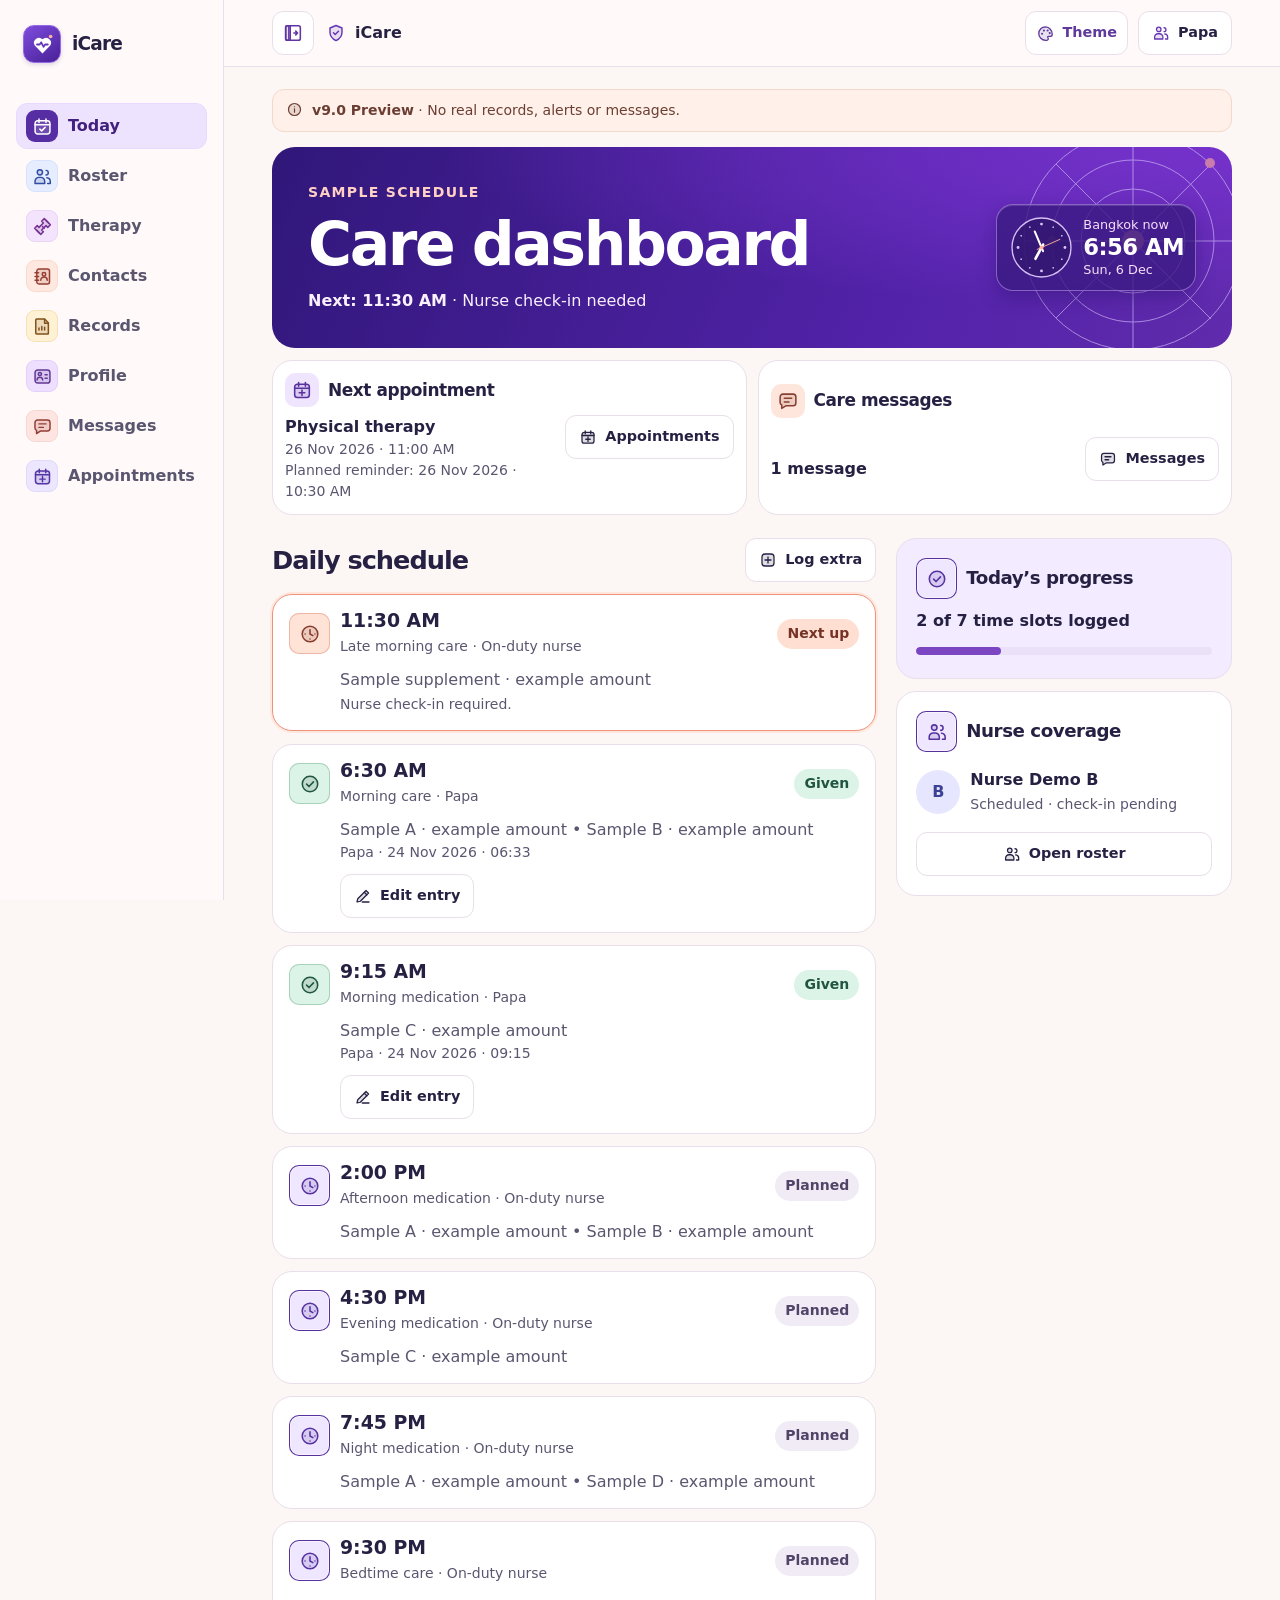
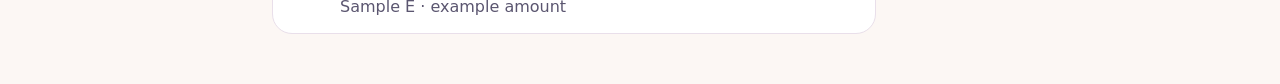
==== commit 876dc323: "Add opt-in music for each iCare preview theme" ====
--- a/index.html
+++ b/index.html
@@ -1,69 +1,544 @@
-<!doctype html>
-<html lang="en">
-<head>
-<meta charset="utf-8">
-<meta name="viewport" content="width=device-width, initial-scale=1, viewport-fit=cover">
-<meta name="theme-color" content="#3d247c">
-<meta name="robots" content="noindex,nofollow">
-<title>iCare · Sign-in test</title>
-<link rel="stylesheet" href="./assets/care.css">
-<script defer src="./assets/care.js"></script>
-</head>
-<body>
-<svg xmlns="http://www.w3.org/2000/svg" class="symbols" aria-hidden="true">
- <symbol id="heart" viewBox="0 0 24 24"><path d="M20.6 5a5 5 0 0 0-7.1 0L12 6.5 10.5 5a5 5 0 0 0-7.1 7.1l8.6 8.4 8.6-8.4a5 5 0 0 0 0-7.1Z"/><path d="M5.5 12h3l1.5-3 2.2 6 1.8-3h4"/></symbol>
- <symbol id="sun" viewBox="0 0 24 24"><circle cx="12" cy="12" r="4"/><path d="M12 2v2m0 16v2M2 12h2m16 0h2M5 5l1.4 1.4m11.2 11.2L19 19M5 19l1.4-1.4M17.6 6.4 19 5"/></symbol>
- <symbol id="history" viewBox="0 0 24 24"><path d="M3 9a9 9 0 1 1 1.7 9.2M3 4v5h5m4-2v5l3 2"/></symbol>
- <symbol id="shield" viewBox="0 0 24 24"><path d="M12 22s8-3 8-11V5l-8-3-8 3v6c0 8 8 11 8 11Z"/><path d="m9 12 2 2 4-4"/></symbol>
- <symbol id="clock" viewBox="0 0 24 24"><circle cx="12" cy="12" r="9"/><path d="M12 7v5l3 2"/></symbol>
- <symbol id="calendar" viewBox="0 0 24 24"><rect x="3" y="5" width="18" height="16" rx="3"/><path d="M8 3v4m8-4v4M3 10h18"/></symbol>
- <symbol id="pill" viewBox="0 0 24 24"><path d="M20 4a5 5 0 0 0-7 0l-9 9a5 5 0 0 0 7 7l9-9a5 5 0 0 0 0-7Zm-11 4 7 7"/></symbol>
- <symbol id="check" viewBox="0 0 24 24"><path d="m5 12 4 4 10-10"/></symbol>
- <symbol id="plus" viewBox="0 0 24 24"><path d="M12 5v14M5 12h14"/></symbol>
- <symbol id="logout" viewBox="0 0 24 24"><path d="M12 4H5v16h7m0-8h9m-4-4 4 4-4 4"/></symbol>
- <symbol id="person" viewBox="0 0 24 24"><circle cx="12" cy="8" r="4"/><path d="M4 21a8 8 0 0 1 16 0"/></symbol>
- <symbol id="note" viewBox="0 0 24 24"><path d="M6 3h12l3 3v15H3V3h3Zm2 6h8m-8 4h8m-8 4h4"/></symbol>
- <symbol id="menu" viewBox="0 0 24 24"><rect x="3" y="4" width="18" height="16" rx="3"/><path d="M9 4v16m6-11-3 3 3 3"/></symbol>
- <symbol id="refresh" viewBox="0 0 24 24"><path d="M20 7v5h-5M4 17v-5h5m-4-2a8 8 0 0 1 13-4l2 2M4 16l2 2a8 8 0 0 0 13-4"/></symbol>
-</svg>
-<div id="app-shell" class="shell">
-<header class="top">
- <div class="top-brand"><button id="toggle-nav" class="icon-button hide-mobile" type="button" aria-label="Hide menu" aria-controls="sidebar" aria-expanded="true" hidden><svg class="icon" aria-hidden="true"><use href="#menu"></use></svg></button>
- <span class="brand-mark"><svg class="icon" aria-hidden="true"><use href="#heart"></use></svg></span>
- <div class="brand-type"><strong>iCare</strong><span>v9 · Test workspace</span></div></div>
- <div id="session-nav" class="session-nav" hidden></div>
-</header>
-<aside id="sidebar" class="sidebar" hidden>
- <div class="side-section">CARE WORKSPACE</div>
- <nav aria-label="Care workspace">
-  <button type="button" data-route="today"><svg class="icon" aria-hidden="true"><use href="#sun"></use></svg>Today</button>
-  <button type="button" data-route="records"><svg class="icon" aria-hidden="true"><use href="#history"></use></svg>Records</button>
-  <button type="button" data-route="notes" hidden><svg class="icon" aria-hidden="true"><use href="#note"></use></svg>Notes</button>
- </nav>
- <div class="side-footer"><svg class="icon" aria-hidden="true"><use href="#shield"></use></svg><span>Team sign-in required</span></div>
-</aside>
-<main id="main" class="main">
- <div id="notice" class="notice" aria-live="polite" hidden></div>
- <section id="signin" class="signin">
-  <div class="welcome"><span class="eyebrow">PRIVATE CARE WORKSPACE</span><h1>Better care,<br>together.</h1><p>A shared view of what was given, when, and by whom.</p><div class="welcome-emblem" aria-hidden="true"><svg class="icon"><use href="#heart"></use></svg></div></div>
-  <form id="login-form" class="card login-card">
-   <div class="tile purple"><svg class="icon" aria-hidden="true"><use href="#shield"></use></svg></div>
-   <h2>Sign in</h2><p class="muted">Test workspace only. Use your test name and PIN. Do not enter real care information.</p>
-   <label for="email">Name</label><input id="email" name="email" type="text" autocomplete="username" required>
-   <label for="password">PIN</label><input id="password" name="password" type="password" inputmode="numeric" autocomplete="off" required>
-   <p id="login-error" class="error" role="alert" hidden></p>
-   <button id="login-submit" class="button primary" type="submit">Sign in</button>
-  </form>
- </section>
- <section id="workspace" hidden></section>
-</main>
-<nav id="mobile-nav" aria-label="Care workspace mobile" hidden>
- <button type="button" data-route="today"><svg class="icon" aria-hidden="true"><use href="#sun"></use></svg>Today</button>
- <button type="button" data-route="records"><svg class="icon" aria-hidden="true"><use href="#history"></use></svg>Records</button>
-  <button type="button" data-route="notes" hidden><svg class="icon" aria-hidden="true"><use href="#note"></use></svg>Notes</button>
-</nav>
-</div>
-<dialog id="record-dialog" aria-labelledby="record-title"></dialog>
-<noscript>This app needs JavaScript to sign in and display records.</noscript>
-</body>
-</html>
+<!doctype html><html lang="en"><head><meta charset="utf-8"><meta name="robots" content="noindex,nofollow"><meta name="viewport" content="width=device-width,initial-scale=1"><meta name="description" content="A demo redesign for a family care workspace. No live data or alerts."><title>iCare · Design preview</title><link rel="icon" type="image/svg+xml" href="data:image/svg+xml,%3Csvg%20xmlns%3D%22http%3A%2F%2Fwww.w3.org%2F2000%2Fsvg%22%20viewBox%3D%220%200%2040%2040%22%3E%3Cdefs%3E%3ClinearGradient%20id%3D%22a%22%20x2%3D%221%22%20y2%3D%221%22%3E%3Cstop%20stop-color%3D%22%237a48dc%22%2F%3E%3Cstop%20offset%3D%221%22%20stop-color%3D%22%23492396%22%2F%3E%3C%2FlinearGradient%3E%3C%2Fdefs%3E%3Crect%20x%3D%221%22%20y%3D%221%22%20width%3D%2238%22%20height%3D%2238%22%20rx%3D%2211%22%20fill%3D%22url%28%23a%29%22%2F%3E%3Cpath%20fill%3D%22%23fff%22%20d%3D%22m20%2031-10-10A6.5%206.5%200%200%201%2020%2013a6.5%206.5%200%200%201%2010%208z%22%2F%3E%3Cpath%20fill%3D%22none%22%20stroke%3D%22%236636ba%22%20stroke-width%3D%222%22%20stroke-linecap%3D%22round%22%20stroke-linejoin%3D%22round%22%20d%3D%22M13%2020h3.7l1.6-2.5%203%205.1%202-2.6H27%22%2F%3E%3Ccircle%20cx%3D%2230%22%20cy%3D%2210%22%20r%3D%222.6%22%20fill%3D%22%23ffb3a0%22%2F%3E%3C%2Fsvg%3E">
+<style>
+.theme-music{display:flex;align-items:center;gap:.65rem;padding:.75rem .9rem;margin-top:12px;border:1px solid var(--line,#ded4e6);border-radius:12px}.theme-music input{width:1.15rem;height:1.15rem;flex:none;accent-color:#74339a}.theme-music span{display:grid;gap:.15rem}.theme-music small{font-weight:400}
+
+:root{--bg:#f0f4f2;--surface:#fff;--ink:#182c2b;--muted:#4a605b;--line:#dbe6e2;--teal:#175952;--wash:#e5f2eb;--forest:#133f3b;--lime:#e0f0a9;--radius:20px}*{box-sizing:border-box}html{scroll-behavior:smooth}body{margin:0;background:var(--bg);color:var(--ink);font:1rem/1.5 system-ui,-apple-system,BlinkMacSystemFont,"Segoe UI",sans-serif}h1,h2,h3,p{margin:0}h1,h2,h3{line-height:1.12;letter-spacing:-.04em}h1{font-size:clamp(2.2rem,5vw,3.75rem);font-weight:670}h2{font-size:1.6rem;font-weight:670}h3{font-size:1.14rem;font-weight:680}.small,small{font-size:.875rem}.muted,small{color:var(--muted)}.caps{font-size:.875rem;letter-spacing:.095em;text-transform:uppercase;font-weight:720}.ico{fill:none;stroke:currentColor;stroke-width:1.7;stroke-linecap:round;stroke-linejoin:round;width:1.25rem;height:1.25rem;display:block;flex:none}.large-icon{width:1.45rem;height:1.45rem}.pill{display:inline-flex;align-items:center;gap:6px;min-height:30px;padding:4px 10px;border-radius:100px;background:var(--wash);color:#23564e;font-size:.875rem;font-weight:680;line-height:1.3}.pill.amber{background:#fdf0d8;color:#735019}.pill.plain{background:#edf1ef;color:#40544e}.btn{cursor:pointer;min-height:44px;display:inline-flex;align-items:center;justify-content:center;gap:8px;border:1px solid var(--line);border-radius:11px;background:#fff;color:var(--ink);padding:8px 13px;font:inherit;font-size:.9rem;font-weight:680;text-decoration:none}.btn:hover{border-color:#659188;background:#f3faf6}.btn.primary{background:var(--teal);color:#fff;border-color:var(--teal)}.btn.primary:hover{background:#10463f}.btn:disabled{opacity:.65;cursor:not-allowed}.btn:focus-visible,.nav-btn:focus-visible,input:focus-visible,select:focus-visible,textarea:focus-visible{outline:3px solid #4f9687;outline-offset:3px}.frame{min-height:100vh;display:grid;grid-template-columns:224px minmax(0,1fr)}.side{padding:25px 16px;background:#f9fbfa;border-right:1px solid var(--line);position:sticky;top:0;height:100dvh;display:flex;flex-direction:column}.brand{display:flex;align-items:center;gap:11px;margin:0 7px 40px;font-weight:750;letter-spacing:-.045em;font-size:1.16rem;line-height:1.04}.brand small{display:block;margin-top:5px;letter-spacing:0;font-weight:500;font-size:.82rem}.logo{height:38px;width:38px;background:var(--teal);color:#fff;border-radius:11px;display:grid;place-items:center;flex:none}.nav{display:grid;gap:4px}.nav-btn{cursor:pointer;display:flex;align-items:center;gap:11px;border:1px solid transparent;border-radius:11px;background:transparent;min-height:46px;padding:8px 12px;color:var(--muted);font:inherit;font-weight:630;text-align:left}.nav-btn:hover{background:#edf4f0}.nav-btn[aria-current=page]{background:#e3efe9;color:#184b43;border-color:#d8e9e0}.side-foot{margin-top:auto;margin-inline:7px;display:grid;gap:8px}.workspace{min-width:0}.topbar{background:#f9fbfa;border-bottom:1px solid var(--line);min-height:67px;padding:10px clamp(19px,4vw,48px);display:flex;align-items:center;justify-content:space-between;gap:10px}.topbar-title{display:flex;gap:9px;align-items:center;font-weight:680}.top-controls{display:flex;align-items:center;gap:10px}.mobile-logo,.mobile-nav{display:none}.content{max-width:1340px;margin:auto;padding:22px clamp(19px,4vw,48px) 50px}.demo{display:flex;align-items:flex-start;gap:9px;font-size:.875rem;border:1px solid #e5d8ad;background:#fef8e6;color:#624c25;border-radius:12px;padding:10px 13px;margin-bottom:22px}.demo .ico{width:17px;height:17px;margin-top:1px}.hero{background:var(--forest);color:white;border-radius:23px;min-height:201px;position:relative;overflow:hidden;padding:27px clamp(22px,4vw,36px);display:flex;flex-direction:column;justify-content:center;isolation:isolate}.hero .caps{color:#e0eeae;margin-bottom:8px}.hero p:last-of-type{color:#d8e9e2;margin-top:10px;max-width:475px}.hero-art{width:270px;height:245px;position:absolute;right:-10px;top:-28px;z-index:-1;opacity:.52;pointer-events:none}.layout{display:grid;grid-template-columns:minmax(0,1.8fr) minmax(260px,1fr);gap:20px;margin-top:23px;align-items:start}.section-head{display:flex;align-items:center;justify-content:space-between;gap:10px;margin-bottom:12px}.section-head p{margin-top:4px}.panel{border:1px solid var(--line);border-radius:var(--radius);background:var(--surface);padding:19px;min-width:0}.next-card{margin-bottom:13px}.dose-list,.stack{display:grid;gap:12px;min-width:0}.dose{padding:14px 16px}.dose.current{border-color:#6e9d89;box-shadow:0 0 0 2px #e1efe6}.dose-line{display:flex;align-items:center;justify-content:space-between;gap:10px}.dose-time{display:flex;align-items:center;gap:10px;min-width:0}.dose-time strong{font-size:1.18rem;line-height:1.2}.tile{width:41px;height:41px;border-radius:10px;background:#e6f2ec;color:#245f55;display:grid;place-items:center;flex:none}.tile.violet{background:#eeeafa;color:#5c4a87}.dose-body{margin:10px 0 0 51px;color:var(--muted);overflow-wrap:anywhere}.dose-ctl{display:flex;gap:7px;flex-wrap:wrap;margin-top:11px}.summary{display:grid;gap:10px}.box-label{display:flex;align-items:center;gap:9px}.box-label h3{letter-spacing:-.025em}.progress-line{height:8px;border-radius:20px;background:#e8efeb;overflow:hidden;margin:4px 0}.progress-line i{display:block;height:100%;background:#45846b;border-radius:20px}.soft{background:#e8f3ed}.on-call{display:flex;align-items:center;gap:10px;margin:6px 0}.avatar{width:44px;height:44px;border-radius:50%;background:#d8ebdd;color:#1c5446;display:grid;place-items:center;font-weight:750;flex:none}.pagehead{margin:8px 0 21px}.pagehead p{margin-top:9px;max-width:58ch}.pagehead .caps{color:var(--teal);margin-bottom:8px}.split{display:grid;grid-template-columns:repeat(2,minmax(0,1fr));gap:14px}.row{display:flex;align-items:center;justify-content:space-between;gap:12px;min-width:0}.row+.row{margin-top:10px;padding-top:10px;border-top:1px solid var(--line)}.actions{display:flex;gap:8px;flex-wrap:wrap;margin-top:12px}.date-card{min-width:56px;background:#e8f4ed;color:#24584f;border-radius:12px;text-align:center;padding:7px;line-height:1.2}.date-card strong{font-size:1.25rem;display:block}.date-card small{color:inherit}.flex-start{display:flex;align-items:flex-start;gap:12px}.flex-start>div:last-child{min-width:0;flex:1}.tabstrip{display:flex;gap:8px;flex-wrap:wrap;margin-top:13px}.empty{padding:27px;text-align:center;color:var(--muted);border:1px dashed #aac4ba;border-radius:var(--radius);background:#f7faf8}.contact-info{margin-top:12px;display:grid;gap:8px;overflow-wrap:anywhere}.contact-info div{display:grid;grid-template-columns:7ch minmax(0,1fr);gap:10px}.contact-info dt{font-weight:660}.contact-info dd{margin:0;color:var(--muted)}.directory{max-width:780px}.directory-controls{display:grid;gap:11px;margin-bottom:13px}.directory-search{display:flex;align-items:center;gap:10px;min-height:49px;padding:0 13px;border:1px solid var(--line);border-radius:11px;background:white;color:#41635b}.directory-search input{min-height:46px;min-width:0;width:100%;border:0;background:none;padding:4px;font:inherit;color:var(--ink)}.dir-tabs{display:flex;gap:5px;border-bottom:1px solid var(--line);overflow-x:auto}.dir-tab{border:0;border-bottom:3px solid transparent;box-shadow:none;border-radius:8px 8px 0 0;background:transparent;white-space:nowrap;color:var(--muted);min-height:45px;padding:7px 12px;cursor:pointer;font:inherit;font-size:.9rem;font-weight:675}.dir-tab:hover{background:#e8f1ec}.dir-tab[aria-pressed=true]{color:#175952;border-color:#2e7368}.dir-tab:focus-visible,.directory-list summary:focus-visible{outline:3px solid #4f9687;outline-offset:1px}.directory-list{display:grid;gap:8px}.contact-row{border:1px solid var(--line);background:#fff;border-radius:14px;overflow:hidden}.directory-list summary{min-height:67px;padding:9px 12px;display:flex;gap:11px;align-items:center;cursor:pointer;list-style:none}.directory-list summary::-webkit-details-marker{display:none}.contact-chevron{margin-left:auto;width:1.25rem;color:#4a605b}.contact-row[open] .contact-chevron{rotate:180deg}.contact-label{display:grid;gap:2px;min-width:0}.contact-label strong{line-height:1.2;letter-spacing:-.015em}.contact-label small{line-height:1.25}.contact-row .avatar{width:43px;height:43px}.avatar.peach{background:#f7e6d5;color:#6d4426}.avatar.lavender{background:#eee9f8;color:#574274}.avatar.blue{background:#e4eff6;color:#244f68}.contact-details{border-top:1px solid var(--line);padding:0 13px 12px 67px}.contact-details .btn{min-height:44px}.contact-details .contact-info{margin-bottom:9px}.contact-details .contact-info div{grid-template-columns:9ch minmax(0,1fr)}@media(max-width:400px){.contact-details{padding-left:14px}.dir-tab{padding-inline:8px}}.sheet{width:min(95vw,520px);max-height:85dvh;border:1px solid var(--line);border-radius:20px;padding:22px;color:var(--ink);overflow:auto}.sheet::backdrop{background:#152e2b99}.sheet form{display:grid;gap:12px}.sheet h2{margin-bottom:4px}.sheet label{display:grid;gap:5px;color:var(--ink);font-weight:630}.sheet input,.sheet textarea,.sheet select{width:100%;min-height:44px;padding:7px 10px;border:1px solid #b8ccc3;border-radius:8px;font:inherit;color:var(--ink);background:#fff}.sheet .dose-sample{background:#e8f2ed;padding:10px;border-radius:10px;color:#28594d}.toast{position:fixed;bottom:22px;right:22px;max-width:calc(100% - 44px);background:#163e37;color:white;border-radius:12px;padding:11px 16px;z-index:5}.toast:empty{display:none}[hidden]{display:none!important}@media(max-width:980px){.frame{grid-template-columns:180px minmax(0,1fr)}.layout{grid-template-columns:minmax(0,1.45fr) minmax(220px,1fr);gap:13px}.side{padding-inline:11px}.dose-body{margin-left:0}}@media(max-width:770px){.frame{display:block}.side{display:none}.topbar{padding:9px 15px;min-height:60px}.topbar-title>.ico{display:none}.mobile-logo{display:grid;width:33px;height:33px;border-radius:9px}.mobile-logo .ico{width:17px;height:17px}.topbar-title .headlabel{font-size:1.02rem}.top-controls .pill{display:none}.content{padding:14px 15px 94px}.demo{margin-bottom:14px}.hero{min-height:169px}.hero-art{right:-100px;opacity:.34}.layout{display:flex;flex-direction:column;margin-top:17px;gap:16px}.layout>*{width:100%}.sidebar-cards{grid-template-columns:repeat(2,minmax(0,1fr))}.sidebar-cards>.panel:first-child{grid-column:1/-1}.mobile-nav{display:grid;grid-template-columns:repeat(5,minmax(0,1fr));position:fixed;bottom:0;left:0;right:0;background:#f9fbfa;z-index:4;border-top:1px solid var(--line);padding:5px 3px max(5px,env(safe-area-inset-bottom));gap:1px}.mobile-nav .nav-btn{font-size:.8rem;letter-spacing:-.025em;flex-direction:column;justify-content:center;gap:3px;min-height:53px;padding:4px 0}.mobile-nav .ico{width:19px;height:19px}.toast{bottom:78px;right:12px;max-width:calc(100% - 24px)}}@media(max-width:485px){.split,.sidebar-cards{grid-template-columns:1fr}.dose{padding:12px}.dose-ctl .btn{flex:1}.section-head h2{font-size:1.35rem}.top-controls .btn{padding:5px 8px}.panel{padding:14px}.row{gap:8px}.hero{padding:20px 17px}.section-head .btn{padding:6px 9px}}@media(prefers-reduced-motion:reduce){html{scroll-behavior:auto}}
+
+/* Color system: vivid wayfinding without using color as the only status cue. */
+:root{--bg:#fcf7f4;--surface:#fff;--ink:#262143;--muted:#5b5670;--line:#e9dfea;--teal:#4a269c;--wash:#f1e9ff;--forest:#39208c;--lime:#fff;--accent:#5630a8;--ring:#6734bf}
+.btn:hover{border-color:#8062bc;background:#f7f1ff}.btn.primary:hover{background:#361875;border-color:#361875}
+.btn:focus-visible,.nav-btn:focus-visible,input:focus-visible,select:focus-visible,textarea:focus-visible,.dir-tab:focus-visible,.directory-list summary:focus-visible{outline-color:var(--ring)}
+.side,.topbar,.mobile-nav{background:#fffaf9}.logo{background:#5129a2}.topbar-title>.ico{color:#6334b5}.nav-btn:hover{background:#f7efff}.nav-btn[aria-current=page]{background:#eee3ff;color:#42207d;border-color:#ead9ff}.nav-btn[data-view=roster][aria-current=page]{background:#e8edff;color:#274499;border-color:#dce4ff}.nav-btn[data-view=therapy][aria-current=page]{background:#f3e5ff;color:#66258a;border-color:#ecd8fa}.nav-btn[data-view=contacts][aria-current=page]{background:#ffebe3;color:#863a2e;border-color:#f9ded5}.nav-btn[data-view=records][aria-current=page]{background:#fff1d6;color:#744708;border-color:#f9e6bd}
+.hero{background:radial-gradient(ellipse at 100% 0%,#7632cc 0,transparent 58%),linear-gradient(115deg,#301779,#5323aa 68%,#602bac)}.hero .caps{color:#ffd0c4}.hero p:last-of-type{color:#faf1ff}.hero-art{opacity:.62}.demo{background:#fff1e9;border-color:#f4d8ca;color:#6c3e33}.pill{background:#eee8fa;color:#46277e}.pill.plain{background:#f0ebf4;color:#504568}.pill.amber{background:#fff0d7;color:#6d4a16}.pill.coral{background:#ffdfd1;color:#753328}.pill.given{background:#dcf3e7;color:#205542}
+.tile{background:#eee7ff;color:#57329f}.tile.violet{background:#f4e4fb;color:#763395}.tile.given{background:#dcf3e7;color:#205542}.dose.current{border-color:#ed937c;box-shadow:0 0 0 2px #ffe7de}.dose.current .tile{background:#ffe3d7;color:#853c2d}.progress-line{background:#eae1f8}.progress-line i{background:#7c45c2}.soft{background:#f3ebff}.avatar{background:#e6e7ff;color:#3c4293}.avatar.peach{background:#ffe3d6;color:#7e3f25}.avatar.lavender{background:#eee3ff;color:#60388e}.avatar.blue{background:#e3ebff;color:#364b8b}.date-card{background:#f3e5ff;color:#692d90}
+.workspace[data-section=roster]{--accent:#304da1;--teal:#304da1}.workspace[data-section=therapy]{--accent:#763291;--teal:#763291}.workspace[data-section=contacts]{--accent:#933f31;--teal:#933f31}.workspace[data-section=records]{--accent:#7c5011;--teal:#7c5011}.pagehead .caps{color:var(--accent)}.directory-search{color:#873e30}.dir-tab:hover{background:#fff0e8}.dir-tab[aria-pressed=true]{color:#843b2d;border-color:#b7503d}.contact-chevron{color:#675971}.empty{border-color:#cdbbdd;background:#fcf8fe}.sheet input,.sheet textarea,.sheet select{border-color:#c7b9db}.sheet .dose-sample{background:#f4eaff;color:#4b2e72}.sheet::backdrop{background:#261443a6}.toast{background:#392174}
+@media(max-width:770px){.hero-art{opacity:.35}}
+
+/* Rounded duotone icon system; tint tiles carry the current section identity. */
+.icon-tint{fill:currentColor;fill-opacity:.15}
+.logo{background:linear-gradient(145deg,#7e4ddd,#482097);border:1px solid #9669e6;box-shadow:0 2px 4px #4b2a7b2b}.logo>.ico{width:25px;height:25px}
+.nav-icon{display:grid;place-items:center;width:32px;height:32px;border-radius:9px;background:var(--nav-wash);color:var(--nav-ink);flex:none;box-shadow:inset 0 0 0 1px var(--nav-edge)}
+.nav-icon>.ico{width:21px;height:21px}.nav-btn{gap:10px;padding:6px 9px}
+.nav-btn[data-view=today]{--nav-wash:#eee1ff;--nav-ink:#572da3;--nav-edge:#e2d1fb}.nav-btn[data-view=roster]{--nav-wash:#e6edff;--nav-ink:#304da1;--nav-edge:#d8e2ff}.nav-btn[data-view=therapy]{--nav-wash:#f3e3fc;--nav-ink:#763291;--nav-edge:#ead5f7}.nav-btn[data-view=contacts]{--nav-wash:#ffe8df;--nav-ink:#963e32;--nav-edge:#f8dbce}.nav-btn[data-view=records]{--nav-wash:#fff1d4;--nav-ink:#80511b;--nav-edge:#f5e2b7}
+.nav-btn[aria-current=page] .nav-icon{background:var(--nav-ink);color:#fff;box-shadow:none}
+.tile{box-shadow:inset 0 0 0 1px currentColor,inset 0 0 0 2px #ffffff88}.tile>.ico{width:22px;height:22px}.tile.given{box-shadow:inset 0 0 0 1px #a8d1b9}.dose.current .tile{box-shadow:inset 0 0 0 1px #efb6a5}
+.role-btn .ico{color:#6534b3}.btn .ico{width:18px;height:18px}
+@media(max-width:770px){.logo.mobile-logo .ico{width:22px;height:22px}.mobile-nav .nav-btn{gap:2px;min-height:55px}.mobile-nav .nav-icon{width:30px;height:28px;border-radius:8px}.mobile-nav .nav-icon .ico{width:19px;height:19px}}
+
+/* Medication editor keeps row controls and commit separate. */
+.edit-timing{display:grid;grid-template-columns:repeat(2,minmax(0,1fr));gap:10px}.sheet .time-preset{margin-top:5px;min-height:40px;font-size:.82rem}.med-editor{min-width:0;border-top:1px solid var(--line);border-bottom:1px solid var(--line);padding:12px 0;display:grid;gap:8px}.med-editor-head{display:flex;justify-content:space-between;gap:8px;align-items:baseline}.med-list{display:grid;gap:7px}.med-row{display:grid;grid-template-columns:minmax(0,1fr) minmax(94px,.75fr) auto;align-items:end;gap:8px;border:1px solid var(--line);border-radius:11px;padding:8px;background:#fffcff}.med-name{font-weight:680;overflow-wrap:anywhere;align-self:center}.sheet .med-amount{font-size:.82rem;gap:2px;font-weight:600}.med-amount input{padding:5px 7px}.sheet .med-remove{font-size:.8rem;gap:4px;color:#84382e;border-color:#edc8bd;padding-inline:7px}.med-remove:hover{background:#ffeae3;border-color:#cf7763}.med-remove svg{width:16px!important;height:16px!important}.med-add-btn{border-style:dashed;color:#492396}.med-picker,.med-empty{background:#f7f0ff;border:1px solid #eadbfa;border-radius:10px;padding:9px}.med-empty{color:#594b71;font-size:.9rem}.med-error:not(:empty){color:#8a2f24}.med-error:empty{display:none}.extra-record-actions{display:flex;gap:9px;align-items:center;flex-wrap:wrap;justify-content:flex-end}
+@media(max-width:405px){.med-row{grid-template-columns:minmax(0,1fr) auto}.med-name{grid-column:1/-1}.sheet .med-remove{font-size:.83rem}.sheet .btn{min-height:44px}}
+
+.nurse-profiles{margin-top:14px}.nurse-profiles h2{margin-bottom:5px}.profile-grid{display:grid;grid-template-columns:repeat(2,minmax(0,1fr));gap:8px}.profile-card{display:flex;align-items:flex-start;gap:10px;background:#faf8ff;border:1px solid var(--line);border-radius:12px;padding:10px}.profile-card h3{font-size:1.02rem;margin-top:4px}.profile-card .actions{margin-top:6px;gap:6px}.profile-card .btn{font-size:.83rem;padding:5px 8px;min-height:44px}.avatar img{width:100%;height:100%;object-fit:cover;border-radius:inherit}.profile-avatar{width:48px;height:48px}@media(max-width:590px){.profile-grid{grid-template-columns:1fr}}
+.visit-therapist{display:flex;align-items:center;gap:8px;font-size:.875rem;font-weight:630;color:#613879;margin-top:8px}.appointment-avatar{width:29px;height:29px;background:#f0dffa;color:#6e4286;font-size:.82rem}
+/* Profile keeps care instructions, safety, and source records distinct. */
+.nav-btn[data-view=profile]{--nav-wash:#eedfff;--nav-ink:#613892;--nav-edge:#e4d0fa}.nav-btn[data-view=profile][aria-current=page]{background:#f0e5ff;color:#5e2d8b;border-color:#e9d7fa}.workspace[data-section=profile]{--accent:#713c9a;--teal:#61378e}
+.profile-cover{display:flex;justify-content:space-between;align-items:center;gap:10px;border-radius:21px;padding:17px 20px;background:linear-gradient(122deg,#f6e9ff,#ffeae4);border:1px solid #ead8f6}.profile-cover .actions{margin:0}.profile-identity{display:flex;align-items:center;gap:13px;min-width:0}.profile-identity .caps{font-size:.8rem;color:#68378b;margin-bottom:3px}.profile-identity h2{overflow-wrap:anywhere}.profile-identity p:last-child{font-size:.9rem;color:#5c476b;margin-top:4px}.patient-avatar{width:64px;height:64px;background:#e9d6fb;color:#613892;font-size:1.25rem;border:2px solid #fff}.profile-snapshot,.related-care{margin-top:13px}.profile-snapshot{border-color:#edd7cd;background:#fffaf7}.profile-snapshot-facts,.profile-shortcuts{margin-top:12px;display:grid;gap:10px}.profile-snapshot-facts{grid-template-columns:repeat(3,minmax(0,1fr))}.profile-snapshot-facts>div,.profile-shortcuts>div{background:#fff;border:1px solid var(--line);border-radius:10px;padding:10px;overflow-wrap:anywhere}.profile-snapshot-facts p{color:var(--muted);font-size:.91rem}.profile-grid-body{margin-top:14px}.profile-section .section-head{align-items:flex-start}.profile-section .section-head h2,.profile-snapshot h2,.related-care h2{font-size:1.26rem}.profile-section .section-head .btn{padding-inline:8px}.profile-facts{display:grid;gap:9px;margin:0;font-size:.94rem}.profile-facts>div+div{padding-top:8px;border-top:1px solid var(--line)}.profile-facts dt{font-weight:680}.profile-facts dd{margin:2px 0 0;overflow-wrap:anywhere;color:var(--muted)}.profile-unset{font-style:italic}.profile-footnote{margin-top:11px;padding:10px;background:#fff4e8;border-radius:10px}.profile-shortcuts{grid-template-columns:repeat(4,minmax(0,1fr))}.profile-shortcuts .btn{margin-top:7px}.profile-cover .btn{font-size:.86rem}
+@media(max-width:770px){.mobile-nav{grid-template-columns:repeat(6,minmax(0,1fr))}.mobile-nav .nav-btn{font-size:.73rem}.profile-shortcuts{grid-template-columns:repeat(2,minmax(0,1fr))}}
+@media(max-width:525px){.profile-cover{align-items:flex-start;flex-direction:column;padding:13px}.profile-snapshot-facts{grid-template-columns:1fr}.profile-snapshot-facts>div{padding:7px 9px}.profile-section .section-head h2{font-size:1.13rem}}
+
+.nav-btn[data-view=messages]{--nav-wash:#ffe5e1;--nav-ink:#913e37;--nav-edge:#f7d7d1}.nav-btn[data-view=messages][aria-current=page]{background:#ffe9e4;color:#87382f;border-color:#f5d8d3}.nav-btn[data-view=appointments]{--nav-wash:#ece7ff;--nav-ink:#5435a3;--nav-edge:#e1d8fa}.workspace[data-section=messages]{--accent:#913e37;--teal:#87382f}.workspace[data-section=appointments]{--accent:#5435a3;--teal:#493194}
+.today-shortcuts{margin-top:12px;display:grid;grid-template-columns:repeat(2,minmax(0,1fr));gap:11px}.today-shortcut{padding:12px;display:grid;grid-template-columns:minmax(0,1fr) auto;align-items:center;gap:8px}.today-shortcut .box-label{grid-column:1/-1}.today-shortcut h3{font-size:1.06rem}.shortcut-message{background:#ffe6dc;color:#874032}.shortcut-appt{background:#efe5ff;color:#5a329c}.shortcut-message,.shortcut-appt{width:34px;height:34px;box-shadow:none}.today-shortcut .btn{white-space:nowrap;align-self:start}.message-body{white-space:pre-wrap;overflow-wrap:anywhere;margin-left:50px}.message-card h3{overflow-wrap:anywhere}.appointment-card{display:flex;align-items:flex-start;gap:12px}.appointment-detail{min-width:0;flex:1}.appointment-detail h3,.appointment-detail p{overflow-wrap:anywhere}.appointment-reminder{display:flex;gap:7px;align-items:center;margin-top:6px;color:#5d388c}.appointment-reminder .ico{width:17px;height:17px}.past-head{margin-top:16px}
+@media(max-width:910px){.today-shortcut{grid-template-columns:minmax(0,1fr)}.today-shortcut .btn{justify-self:start}}
+@media(max-width:435px){.today-shortcut{padding:8px;gap:6px}.today-shortcuts{gap:7px}.today-shortcut h3{font-size:.94rem}.today-shortcut .btn{font-size:.82rem;padding-inline:6px;white-space:normal}.today-shortcut .btn .ico{display:none}.today-shortcut .box-label{gap:5px}.shortcut-message,.shortcut-appt{width:28px;height:28px}.shortcut-message>.ico,.shortcut-appt>.ico{width:18px;height:18px}.message-body{margin-left:0}}
+
+/* Live Bangkok clock is visually separate from the historical demo day. */
+.hero.has-clock{display:grid;grid-template-columns:minmax(0,1fr) auto;align-items:center;gap:14px}.hero-copy{min-width:0}.hero-clock{display:flex;gap:8px;align-items:center;justify-content:center;min-width:185px;color:#fff;background:#3a1a80c9;border:1px solid #bc95ef95;box-shadow:0 7px 18px #290e6965,inset 0 1px 0 #ffffff24;border-radius:17px;padding:9px 11px;z-index:1}.clock-face{width:67px;height:67px;flex:none}.clock-caption{font-size:.8rem;color:#f8ddf9;display:block;line-height:1.24}.clock-reading{white-space:nowrap;font-size:1.42rem;font-weight:730;font-variant-numeric:tabular-nums;line-height:1.3;letter-spacing:-.025em}
+@media(max-width:625px){.hero.has-clock{gap:9px}.hero-clock{min-width:0;text-align:center;flex-direction:column;padding:6px 8px;gap:2px;border-radius:12px}.clock-face{width:42px;height:42px}.clock-caption{font-size:.68rem}.clock-reading{font-size:1.02rem}}
+@media(max-width:365px){.hero.has-clock{padding-inline:13px}.hero-copy .caps{font-size:.73rem;letter-spacing:.05em}.clock-caption{max-width:70px}.clock-face{width:37px;height:37px}.hero-copy h1{font-size:1.95rem}}
+
+/* Theme colors decorate the interface; dose statuses keep their existing colors. */
+.theme-btn{width:43px;padding:7px;flex:none;color:#60399c}.theme-btn .ico{width:21px;height:21px}.theme-options{border:0;padding:0;margin:0;display:grid;grid-template-columns:repeat(2,minmax(0,1fr));gap:8px}.theme-options legend{font-size:.9rem;font-weight:680;margin-bottom:6px}.sheet .theme-card{display:flex;align-items:center;gap:7px;padding:8px;min-height:53px;flex-wrap:wrap;cursor:pointer;border:1px solid var(--line);border-radius:10px;font-size:.9rem}.sheet .theme-card:has(input:checked){border-color:#8e61c1;background:#f6ecff}.sheet .theme-card input{width:16px;min-height:16px;height:16px;margin:0;accent-color:#60399c}.theme-swatches{display:flex}.theme-swatches i{width:13px;height:13px;border-radius:50%;border:1px solid #fff}.theme-swatches i+i{margin-left:-3px}
+:root[data-theme=winter]{--bg:#eef7fd;--line:#d5e6f0;--season-shell:#f7fbff;--season-hero:linear-gradient(118deg,#173c69,#205d92 68%,#336c9e);--season-clock:#163f6ecc;--season-eyebrow:#e4f5ff;--season-accent:#215d89;--season-wash:#e3f1fc;--season-tint:#cff0fe}
+:root[data-theme=christmas]{--bg:#fcf3f2;--line:#efd6db;--season-shell:#fff8f6;--season-hero:linear-gradient(118deg,#57203a,#862a45 65%,#9a493d);--season-clock:#65213fcc;--season-eyebrow:#ffead0;--season-accent:#863649;--season-wash:#fbe4e5;--season-tint:#ffd7a0}
+:root[data-theme=autumn]{--bg:#fcf3e7;--line:#eedacb;--season-shell:#fff9ef;--season-hero:linear-gradient(118deg,#5e2c22,#8c4329 70%,#985435);--season-clock:#653122cc;--season-eyebrow:#ffe9c7;--season-accent:#88472b;--season-wash:#f8e8d8;--season-tint:#ffd29e}
+:root[data-theme=summer]{--bg:#fff8e9;--line:#e9dfc7;--season-shell:#fffdf1;--season-hero:linear-gradient(118deg,#06456f,#12628e 68%,#22759a);--season-clock:#084a72cc;--season-eyebrow:#fff2b7;--season-accent:#19637d;--season-wash:#fff0c9;--season-tint:#ffe480}
+:root[data-theme=spring]{--bg:#fdf1f8;--line:#eed9ea;--season-shell:#fff8fc;--season-hero:linear-gradient(118deg,#632a70,#863d87 65%,#9a4881);--season-clock:#602b69cc;--season-eyebrow:#ffe8f5;--season-accent:#823d80;--season-wash:#fae5f1;--season-tint:#ffcfeb}
+:root[data-theme]:not([data-theme=purple]) .hero{background:var(--season-hero)}:root[data-theme]:not([data-theme=purple]) .hero .caps{color:var(--season-eyebrow)}:root[data-theme]:not([data-theme=purple]) .hero-clock{background:var(--season-clock)}:root[data-theme]:not([data-theme=purple]) .clock-caption{color:var(--season-eyebrow)}
+:root[data-theme]:not([data-theme=purple]) :is(.side,.topbar,.mobile-nav){background:var(--season-shell)}:root[data-theme]:not([data-theme=purple]) .logo{background:var(--season-accent);border-color:var(--season-accent)}:root[data-theme]:not([data-theme=purple]) .theme-btn{color:var(--season-accent)}:root[data-theme]:not([data-theme=purple]) .workspace[data-section=today]{--teal:var(--season-accent)}:root[data-theme]:not([data-theme=purple]) .soft{background:var(--season-wash)}:root[data-theme]:not([data-theme=purple]) .progress-line{background:var(--season-wash);border:1px solid var(--line)}:root[data-theme]:not([data-theme=purple]) .progress-line i{background:var(--season-accent)}
+:root[data-theme]:not([data-theme=purple]) .nav-btn[data-view=today][aria-current=page]{background:var(--season-wash);color:var(--season-accent);border-color:var(--line)}:root[data-theme]:not([data-theme=purple]) .nav-btn[data-view=today][aria-current=page] .nav-icon{background:var(--season-accent)}
+@media(max-width:392px){.top-controls{gap:5px}.top-controls .theme-btn{width:40px}.topbar-title{gap:6px}.topbar-title .headlabel{font-size:.93rem}.role-btn .ico{display:none}}
+
+/* Keep labels on navigation and critical actions; icons speed up scanning. */
+.theme-btn{width:auto;padding:6px 10px;white-space:nowrap;color:#60399c}.theme-btn .ico{width:19px;height:19px}.headlabel-short{display:none}.pagehead-title{display:flex;align-items:center;gap:11px}.pagehead-title .tile{color:var(--accent);width:42px;height:42px;box-shadow:none}.pagehead h1{font-size:clamp(2.05rem,4.6vw,3.18rem)}.pagehead p{margin-left:53px}.quick-fact{display:flex;gap:6px;align-items:center}.quick-fact .ico{width:16px;height:16px;color:#673b91}.demo{margin-bottom:15px}
+@media(max-width:392px){.top-controls .theme-btn{width:auto;padding:5px 7px;gap:4px}.role-btn{padding:5px 7px;min-width:54px}.theme-btn .ico{width:17px;height:17px}}
+@media(max-width:342px){.topbar-title .headlabel{display:none}.headlabel-short{display:inline;font-size:.92rem}.topbar{gap:6px}.top-controls .btn{font-size:.86rem}}
+
+/* Seasonal scenes decorate the whole frame without blocking care actions. */
+.season-scene{position:absolute;z-index:-1;right:0;top:0;width:58%;height:100%;opacity:.87;pointer-events:none;overflow:visible}.season-side{margin:18px 2px 0;flex:0 1 125px;min-height:0;border-radius:16px;overflow:hidden;background:var(--season-hero)}.season-side:empty{display:none}.season-mini{display:block;width:100%;height:100%;pointer-events:none}.hero.has-clock{overflow:hidden}
+:root[data-theme=winter]{--season-stage:radial-gradient(ellipse at 82% 0%,#cfe9f9 0,transparent 60%),#f2f9ff;--season-panel:#fbfdff;--season-edge:#98cde3}
+:root[data-theme=christmas]{--season-stage:radial-gradient(ellipse at 82% 0%,#eed4d6 0,transparent 60%),#fbf3f2;--season-panel:#fffafa;--season-edge:#d7a4a7}
+:root[data-theme=autumn]{--season-stage:radial-gradient(ellipse at 86% 0%,#f4dfbe 0,transparent 65%),#fcf4e7;--season-panel:#fffcf7;--season-edge:#dfbb89}
+:root[data-theme=summer]{--season-stage:radial-gradient(ellipse at 86% 0%,#d5edf4 0,transparent 62%),#fff8e7;--season-panel:#fffef8;--season-edge:#abd6df}
+:root[data-theme=spring]{--season-stage:radial-gradient(ellipse at 88% 0%,#dcebd8 0,transparent 58%),#faf0f8;--season-panel:#fff9fc;--season-edge:#c5dabb}
+:root[data-theme]:not([data-theme=purple]) body{background:var(--season-stage)}:root[data-theme]:not([data-theme=purple]) .panel:not(.soft):not(.profile-snapshot){background:var(--season-panel)}:root[data-theme]:not([data-theme=purple]) .topbar,:root[data-theme]:not([data-theme=purple]) .mobile-nav{border-color:var(--season-edge)}:root[data-theme]:not([data-theme=purple]) .hero-clock{border-color:var(--season-edge)}:root[data-theme]:not([data-theme=purple]) .pagehead-title .tile{background:var(--season-wash);color:var(--season-accent)}
+.sheet .theme-card{gap:6px;position:relative;padding:7px;min-height:66px}.theme-sample{height:42px;width:55px;display:grid;place-items:center;border-radius:7px;overflow:hidden;flex:none}.theme-sample-purple{background:linear-gradient(125deg,#422181,#763ac1)}.theme-sample-winter{background:linear-gradient(125deg,#133661,#2772a1)}.theme-sample-christmas{background:linear-gradient(125deg,#57203a,#862a45)}.theme-sample-autumn{background:linear-gradient(125deg,#633525,#a24f2d)}.theme-sample-summer{background:linear-gradient(125deg,#06456f,#1975ae)}.theme-sample-spring{background:linear-gradient(125deg,#623575,#a14e84)}.theme-sample-purple .theme-swatches i:nth-child(1){background:#6e40a8}.theme-sample-purple .theme-swatches i:nth-child(2){background:#ad77dc}.theme-sample-purple .theme-swatches i:nth-child(3){background:#ffb09c}
+.season-scene .snow-drift,.season-scene .season-twinkle,.season-scene .leaf-drift,.season-scene .summer-wave,.season-scene .flower-sway{transform-box:fill-box;transform-origin:center;will-change:transform}.season-scene .snow-drift{animation:snow-sway 3.6s ease-in-out 2 alternate}.season-scene>g:nth-of-type(2) .snow-drift{animation-delay:.26s}.season-scene .leaf-drift{animation:leaf-float 3.5s ease-in-out 2 alternate}.season-scene g:nth-of-type(even) .leaf-drift{animation-delay:.24s}.season-scene .light-string g:nth-child(2n) .season-twinkle{animation-delay:.42s}.season-scene .season-twinkle{animation:light-glow 1.5s ease-in-out 4 alternate}.season-scene .summer-wave{animation:summer-tide 4s ease-in-out 2 alternate}.season-scene .flower-sway{animation:blossom-breathe 3.25s ease-in-out 2 alternate}
+@keyframes snow-sway{0%{transform:translate(0,0) rotate(0)}100%{transform:translate(-5px,12px) rotate(20deg)}}@keyframes leaf-float{0%{transform:translate(0,0) rotate(0)}100%{transform:translate(-7px,14px) rotate(-19deg)}}@keyframes light-glow{0%{opacity:.53}100%{opacity:1}}@keyframes summer-tide{0%{transform:translateX(0)}100%{transform:translateX(9px) translateY(-3px)}}@keyframes blossom-breathe{0%{transform:rotate(0) scale(.94)}100%{transform:rotate(10deg) scale(1.04)}}
+@media(max-height:670px){.season-side{display:none}}@media(max-width:650px){.season-scene{width:72%;opacity:.62;right:-1%}}@media(max-width:360px){.sheet .theme-card{gap:4px;font-size:.82rem;padding:5px}.theme-sample{width:42px;height:38px}.season-scene{opacity:.55}}@media(prefers-reduced-motion:reduce){.season-scene *{animation:none!important}}
+
+/* Retrospective dose records distinguish administration from logging. */
+.history-head{align-items:flex-start}.history-actions{display:flex;gap:6px;justify-content:flex-end;flex-wrap:wrap}.history-actions .btn{white-space:nowrap}.scheduled-record:focus{outline:2px solid var(--ring);outline-offset:2px;border-radius:10px;background:#f8f0ff}.record-actual{text-align:right;min-width:70px;display:grid;gap:1px;align-self:flex-start}.record-note{overflow-wrap:anywhere}.past-existing{display:flex;align-items:center;justify-content:space-between;gap:7px;flex-wrap:wrap;padding:9px;border:1px solid #e1c6a5;border-radius:10px;background:#fff3df;color:#69461d}.past-attribution{font-size:.91rem}.sheet .past-verify{min-height:44px;display:flex;align-items:center;gap:9px;padding:8px 10px;border-radius:9px;background:#f5eeff;cursor:pointer}.sheet .past-verify input{width:20px;min-height:20px;height:20px;flex:none;accent-color:#6235a7}.past-note{font-size:.85rem;color:var(--muted)}@media(max-width:475px){.history-head{display:grid}.history-actions{justify-content:flex-start}.scheduled-record{align-items:flex-start}.record-actual{min-width:62px}}
+
+/* Icon-backed field captions remain fully labeled and keyboard-accessible. */
+.field-caption{display:inline-flex;align-items:center;gap:7px;min-inline-size:0;font-weight:660}.field-icon{display:grid;place-items:center;width:26px;height:26px;flex:none;border-radius:7px;background:#f1e7fb;color:#61349b;box-shadow:inset 0 0 0 1px #e9daf7}.field-icon .ico{width:17px;height:17px}.field-icon[data-field-icon=calendar],.field-icon[data-field-icon=clock]{background:#e7edff;color:#344b9c;box-shadow:inset 0 0 0 1px #dce5ff}.field-icon[data-field-icon=capsule],.field-icon[data-field-icon=measure]{background:#ffe9df;color:#864235;box-shadow:inset 0 0 0 1px #f6ddd0}.field-icon[data-field-icon=people],.field-icon[data-field-icon=profile]{background:#eee4ff;color:#5b359c}.field-icon[data-field-icon=pin],.field-icon[data-field-icon=bell]{background:#fff0d7;color:#79501b;box-shadow:inset 0 0 0 1px #f4e4c2}.past-attribution{display:flex;gap:7px;align-items:center;flex-wrap:wrap}.med-row .field-caption{gap:5px}.med-row .field-icon{width:22px;height:22px}.med-row .field-icon .ico{width:15px;height:15px}@media(max-width:375px){.field-icon{width:23px;height:23px}.field-caption{gap:5px}}
+
+/* Editable quick messages sit above the audience and never submit the form. */
+.quick-templates{min-width:0;margin:0;padding:8px 9px 10px;border:1px solid #ebdef5;border-radius:11px;background:#fcf8ff}.quick-templates legend{font-size:.9rem;font-weight:680;padding:0 4px 0 2px}.quick-templates>div{display:flex;gap:6px;flex-wrap:wrap}.sheet .template-btn{min-height:44px;padding:5px 7px;gap:5px;font-size:.83rem}.template-btn .field-icon{width:24px;height:24px}.template-btn .field-icon .ico{width:16px;height:16px}.template-btn .field-icon[data-field-icon=thermometer]{background:#e7edff;color:#344b9c;box-shadow:inset 0 0 0 1px #dce5ff}.template-btn .field-icon[data-field-icon=heart]{background:#fce6f0;color:#93446b;box-shadow:inset 0 0 0 1px #f3d9e6}
+
+.sidebar-toggle{display:none;width:42px;padding:6px;flex:none;color:#6235a5}.sidebar-toggle .ico{width:22px;height:22px}
+@media(min-width:771px){.sidebar-toggle{display:inline-flex;margin-right:3px}.frame[data-sidebar=closed]{grid-template-columns:minmax(0,1fr)}.frame[data-sidebar=closed] .side{display:none}.frame[data-sidebar=closed] .content{max-width:none}}
+</style></head><body>
+<svg width="0" height="0" aria-hidden="true" style="position:absolute"><defs>
+<symbol id="mark" viewBox="0 0 24 24"><path fill="#fff" stroke="none" d="M12 20.6 4.6 13A4.8 4.8 0 0 1 12 7a4.8 4.8 0 0 1 7.4 6L12 20.6Z"/><path stroke="#6636ba" d="M6.7 12h2.6l1.5-2.1 2.2 4.3 1.5-2.2h2.6"/><circle cx="19.8" cy="4.3" r="1.75" fill="#ffb3a0" stroke="none"/></symbol>
+<symbol id="sidebar" viewBox="0 0 24 24"><path class="icon-tint" d="M7.5 4h-2A1.5 1.5 0 0 0 4 5.5v13A1.5 1.5 0 0 0 5.5 20h2Z"/><rect x="4" y="4" width="16" height="16" rx="2"/><path d="M9 4v16m4-8h4m-2-2 2 2-2 2"/></symbol>
+<symbol id="home" viewBox="0 0 24 24"><rect x="3.5" y="5.5" width="17" height="15" rx="3" class="icon-tint"/><path d="M3.5 10h17M8 3.5v4m8-4v4"/><path d="m9 15 2 2 4-4"/></symbol>
+<symbol id="people" viewBox="0 0 24 24"><path class="icon-tint" d="M3.5 20v-2.6a4.4 4.4 0 0 1 4.4-4.4h2.2a4.4 4.4 0 0 1 4.4 4.4V20z"/><circle class="icon-tint" cx="9" cy="7.2" r="3"/><path d="M16 5a2.6 2.6 0 0 1 0 5.2m.9 3.1a4.4 4.4 0 0 1 4 4.4V20h-3"/></symbol>
+<symbol id="therapy" viewBox="0 0 24 24"><path class="icon-tint" d="m3 14 3-3 2 2 5-5-2-2 3-3 7 7-3 3-2-2-5 5 2 2-3 3z"/><path d="m5 16 3 3m8-14 3 3m-7 4 2 2"/></symbol>
+<symbol id="book" viewBox="0 0 24 24"><rect class="icon-tint" x="5.5" y="3.5" width="14.5" height="17" rx="2.3"/><path d="M3.5 7.8h4m-4 4.3h4m-4 4.3h4"/><circle cx="13.7" cy="9.4" r="2"/><path d="M10 16.3a3.7 3.7 0 0 1 7.4 0"/></symbol>
+<symbol id="history" viewBox="0 0 24 24"><path class="icon-tint" d="M5.3 3.5h9.1l4.3 4.3V20a.5.5 0 0 1-.5.5H5.3a1 1 0 0 1-1-1v-15a1 1 0 0 1 1-1Z"/><path d="M14.4 3.8v4.5h3.9M8 16v-2.4m3.2 2.4v-4m3.2 4v-3.1"/></symbol>
+<symbol id="clock" viewBox="0 0 24 24"><circle class="icon-tint" cx="12" cy="12" r="8.5"/><path d="M12 7.3V12l3.1 1.8M12 17.4v.01m5.4-5.4h.01M6.6 12h.01"/></symbol>
+<symbol id="shield" viewBox="0 0 24 24"><path class="icon-tint" d="m12 3 7.2 3v5c0 4.9-3 8-7.2 10.1C7.8 19 4.8 15.9 4.8 11V6z"/><path d="m9 11.8 2 2 4-4"/></symbol>
+<symbol id="check" viewBox="0 0 24 24"><circle class="icon-tint" cx="12" cy="12" r="8.4"/><path d="m8.3 12.1 2.6 2.7 4.9-5.1"/></symbol>
+<symbol id="plus" viewBox="0 0 24 24"><rect class="icon-tint" x="4" y="4" width="16" height="16" rx="4"/><path d="M12 8v8m-4-4h8"/></symbol>
+<symbol id="info" viewBox="0 0 24 24"><circle class="icon-tint" cx="12" cy="12" r="8.5"/><path d="M12 11.2v4.6m0-7.7h.01"/></symbol>
+<symbol id="edit" viewBox="0 0 24 24"><path class="icon-tint" d="m5 15.6-1 4.4 4.4-1 11-11-3.4-3.4z"/><path d="m13.7 7 3.4 3.4M11 20h9"/></symbol>
+<symbol id="palette" viewBox="0 0 24 24"><path class="icon-tint" d="M12 3.6a8.5 8.5 0 1 0 0 17h1.6a2 2 0 0 0 1.4-3.4c-.6-.6-.2-1.6.7-1.6h2a2.8 2.8 0 0 0 2.8-2.8A9.2 9.2 0 0 0 12 3.6Z"/><path d="M7.7 12.3h.01m2.3-4h.01m4.7-.1h.01m2.6 3.3h.01" stroke-width="2.7"/></symbol>
+<symbol id="message" viewBox="0 0 24 24"><path class="icon-tint" d="M6.4 4.5h11.2a3 3 0 0 1 3 3v6.6a3 3 0 0 1-3 3H10L5.2 20v-3.6a3 3 0 0 1-1.8-2.7V7.5a3 3 0 0 1 3-3Z"/><path d="M8 9h8m-8 4h5"/></symbol>
+<symbol id="thermometer" viewBox="0 0 24 24"><path class="icon-tint" d="M10 13.8V6a2 2 0 1 1 4 0v7.8a3.6 3.6 0 1 1-4 0Z"/><path d="M12 9v7.5m4.1-8h3m-3 3h2"/><circle cx="12" cy="17" r="1"/></symbol>
+<symbol id="heart" viewBox="0 0 24 24"><path class="icon-tint" d="M12 20 4.9 12.7a4.5 4.5 0 0 1 6.4-6.3l.7.8.7-.8a4.5 4.5 0 0 1 6.4 6.3Z"/><path d="M8 12h2l1.2-2 1.7 3.5 1.2-1.5H16"/></symbol>
+<symbol id="capsule" viewBox="0 0 24 24"><path class="icon-tint" d="M5.1 18.9a4.8 4.8 0 0 1 0-6.8l7-7a4.8 4.8 0 1 1 6.8 6.8l-7 7a4.8 4.8 0 0 1-6.8 0Z"/><path d="m9 8.3 6.7 6.7"/></symbol>
+<symbol id="measure" viewBox="0 0 24 24"><path class="icon-tint" d="M5 4.5h14l-1.7 15h-10Z"/><path d="M7 9h5m-4.5 4h3m-2.5 4h5"/></symbol>
+<symbol id="note" viewBox="0 0 24 24"><path class="icon-tint" d="M5.2 4h13.6a1.2 1.2 0 0 1 1.2 1.2v9.4L14.6 20H5.2A1.2 1.2 0 0 1 4 18.8V5.2A1.2 1.2 0 0 1 5.2 4Z"/><path d="M14.6 20v-4.3a1 1 0 0 1 1-1H20M8 8h8m-8 4h6"/></symbol>
+<symbol id="pin" viewBox="0 0 24 24"><path class="icon-tint" d="M12 21s6.3-5.1 6.3-11A6.3 6.3 0 0 0 5.7 10C5.7 15.9 12 21 12 21Z"/><circle cx="12" cy="10" r="2.25"/></symbol>
+<symbol id="calendar" viewBox="0 0 24 24"><rect class="icon-tint" x="4" y="5.7" width="16" height="14.5" rx="3"/><path d="M4 10h16M8.3 3.8v4m7.4-4v4M9 15h6m-3-3v6"/></symbol>
+<symbol id="bell" viewBox="0 0 24 24"><path class="icon-tint" d="M6.5 10a5.5 5.5 0 0 1 11 0v3.3l2 2.7h-15l2-2.7Z"/><path d="M10 19a2 2 0 0 0 4 0"/></symbol>
+<symbol id="profile" viewBox="0 0 24 24"><rect class="icon-tint" x="3.5" y="4.5" width="17" height="15" rx="3"/><circle cx="9" cy="9.2" r="1.8"/><path d="M5.8 16a3.2 3.2 0 0 1 6.4 0M15 10h2.4M15 14h2.4"/></symbol>
+<symbol id="camera" viewBox="0 0 24 24"><path class="icon-tint" d="M5 7h3l1.4-2h5.2L16 7h3a2 2 0 0 1 2 2v9a2 2 0 0 1-2 2H5a2 2 0 0 1-2-2V9a2 2 0 0 1 2-2Z"/><circle cx="12" cy="13.5" r="3"/></symbol>
+<symbol id="trash" viewBox="0 0 24 24"><path class="icon-tint" d="M6.2 7h11.6l-.8 12H7z"/><path d="M4 7h16m-10-3h4m-3 6v5m3-5v5"/></symbol>
+<symbol id="search" viewBox="0 0 24 24"><circle class="icon-tint" cx="10.4" cy="10.4" r="5.9"/><path d="m14.8 14.8 4.4 4.4"/></symbol>
+<symbol id="swap" viewBox="0 0 24 24"><path class="icon-tint" d="M3.5 8h17v8h-17z" stroke="none"/><path d="M4 8h15m-3-3 3 3-3 3M20 16H5m3-3-3 3 3 3"/></symbol>
+<symbol id="star" viewBox="0 0 24 24"><path class="icon-tint" d="m12 3.6 2.4 5.1 5.6.8-4 4 1 5.6-5-2.6-5 2.6 1-5.6-4-4 5.6-.8z"/></symbol>
+</defs></svg>
+<div class="frame" id="app-frame" data-sidebar="open">
+<aside class="side" id="desktop-sidebar"><div class="brand"><span class="logo"><svg class="ico large-icon" aria-hidden="true"><use href="#mark"/></svg></span><div>iCare</div></div><nav class="nav" id="desk-nav" aria-label="Main navigation"></nav><div class="season-side" id="season-side" aria-hidden="true"></div></aside>
+<div class="workspace" id="workspace"><header class="topbar"><div class="topbar-title"><button type="button" class="btn sidebar-toggle" id="sidebar-toggle" aria-controls="desktop-sidebar" aria-expanded="true" aria-label="Hide navigation" title="Hide navigation"><svg class="ico" aria-hidden="true"><use href="#sidebar"/></svg></button><span class="logo mobile-logo"><svg class="ico" aria-hidden="true"><use href="#mark"/></svg></span><svg class="ico" aria-hidden="true"><use href="#shield"/></svg><span class="headlabel">iCare</span><span class="headlabel-short" aria-hidden="true">Care</span></div><div class="top-controls"><button class="btn theme-btn" id="theme-button" type="button" aria-label="Change theme" title="Change theme"><svg class="ico" aria-hidden="true"><use href="#palette"/></svg><span>Theme</span></button><button class="btn role-btn" type="button" id="role-button"><svg class="ico" aria-hidden="true"><use href="#people"/></svg><span id="role-label">Papa</span></button></div></header>
+<main class="content" id="main"><div class="demo" role="note"><svg class="ico" aria-hidden="true"><use href="#info"/></svg><div><strong>v9.0 Preview</strong> · No real records, alerts or messages.</div></div><div id="page"></div></main></div></div>
+<nav class="mobile-nav" id="mobile-nav" aria-label="Main navigation"></nav><dialog class="sheet" id="dialog" aria-labelledby="dialog-title"></dialog><div class="toast" id="toast" role="status" aria-live="polite"></div>
+<script>
+'use strict';
+const $=id=>document.getElementById(id);
+const icon=(id)=>`<svg class="ico" fill="none" stroke="currentColor" stroke-width="1.7" stroke-linecap="round" stroke-linejoin="round" aria-hidden="true"><use href="#${id}"/></svg>`;
+const escapeHTML=value=>String(value??'').replace(/[&<>"']/g,a=>({'&':'&amp;','<':'&lt;','>':'&gt;','"':'&quot;',"'":'&#39;'}[a]));
+const views=[['today','Today','home'],['roster','Roster','people'],['therapy','Therapy','therapy'],['contacts','Contacts','book'],['records','Records','history'],['profile','Profile','profile'],['messages','Messages','message'],['appointments','Appointments','calendar']];
+const dosePlan=[['6:30 AM','Morning care','Papa',['Sample A · example amount','Sample B · example amount']],['9:15 AM','Morning medication','Papa',['Sample C · example amount']],['11:30 AM','Late morning care','Nurse',['Sample supplement · example amount']],['2:00 PM','Afternoon medication','Nurse',['Sample A · example amount','Sample B · example amount']],['4:30 PM','Evening medication','Nurse',['Sample C · example amount']],['7:45 PM','Night medication','Nurse',['Sample A · example amount','Sample D · example amount']],['9:30 PM','Bedtime care','Nurse',['Sample E · example amount']]];
+const demoDate='2026-11-24';
+const medCatalog=['Sample A','Sample B','Sample C','Sample D','Sample E','Sample supplement','Sample extra'];
+const plannedMeds=i=>dosePlan[i][3].map(item=>{const [name,amount]=item.split(' · ');return {name,amount}});
+const listMeds=rows=>rows.length?rows.map(x=>escapeHTML(x.name)+' · '+escapeHTML(x.amount)).join(' • '):'No medications recorded';
+const nurses=['Nurse Demo A','Nurse Demo B','Nurse Demo C','Nurse Demo D','Nurse Demo E'];
+const roster=[['Mon','23',nurses[0]],['Tue','24',nurses[1]],['Wed','25',nurses[2]],['Thu','26',nurses[3]],['Fri','27',nurses[4]],['Sat','28',nurses[1]],['Sun','29',nurses[2]]];
+const photoJobs=new Map();
+const occupationalTherapists=['OT Demo A','OT Demo B','OT Demo C'];
+const physicalTherapists=['PT Demo A','PT Demo B','PT Demo C','PT Demo D'];
+const visits=[{day:'26',month:'NOV',time:'11:30 AM',title:'Physical therapy',where:'Example Hospital · Building A, Level 2',therapist:physicalTherapists[0]},{day:'03',month:'DEC',time:'10:30 AM',title:'Occupational therapy',where:'Example Hospital · Building A, Level 2',therapist:occupationalTherapists[0]}];
+const photoGroups={nurse:{title:'Nurse profiles',names:nurses},ot:{title:'Occupational Therapy',names:occupationalTherapists},pt:{title:'Physical Therapy',names:physicalTherapists},patient:{title:'Care profile',names:['Demo profile']}};
+const photoKey=(group,name)=>group+':'+name;
+function profileAvatar(group,name,style='',displayName=name){const src=state.photos[photoKey(group,name)],initial=group==='patient'?(displayName.trim().split(/\s+/).filter(Boolean).slice(0,2).map(x=>Array.from(x)[0]).join('').toUpperCase()||'?'):displayName.split(' ').at(-1);return `<span class="avatar ${style}" aria-hidden="true">${src?`<img src="${escapeHTML(src)}" alt="" width="48" height="48">`:escapeHTML(initial)}</span>`}
+function profilePanel(group){const {title,names}=photoGroups[group];return `<section class="panel stack nurse-profiles" aria-labelledby="${group}-profile-title"><div><h2 id="${group}-profile-title">${title}</h2><p class="small muted">Sample photos stay in this tab.</p></div><div class="profile-grid">${names.map((name,i)=>{const id=group+'-'+i,has=Boolean(state.photos[photoKey(group,name)]);return `<article class="profile-card">${profileAvatar(group,name,'profile-avatar')}<div><h3>${escapeHTML(name)}</h3><div class="actions">${button(has?'Change photo':'Add photo','photo-pick-'+id,'','camera')}${has?button('Remove','photo-remove-'+id,'','trash'):''}</div><input id="profile-photo-${id}" type="file" accept="image/jpeg,image/png,image/webp" data-photo-profile="${id}" aria-label="Choose demo photo for ${escapeHTML(name)}" hidden></div></article>`}).join('')}</div></section>`}
+function getPhotoProfile(id){const m=/^(nurse|ot|pt|patient)-(\d+)$/.exec(id);if(!m)return null;const group=m[1],name=photoGroups[group].names[Number(m[2])];return name?{group,name,key:photoKey(group,name)}:null}
+const therapistBadge=name=>`<div class="visit-therapist">${profileAvatar(occupationalTherapists.includes(name)?'ot':'pt',name,'appointment-avatar')}<span>${escapeHTML(name)}</span></div>`;
+const contacts=[['Hospital reception','Urgent contact · Hospital','555-0101','hospital@example.com','','','HR','peach'],['Family coordinator','Family','555-0102','family@example.com','example_family','','FC',''],['Therapy desk','Physical therapy · Hospital','555-0103','therapy@example.com','','example_therapy','PT','lavender'],['Pharmacy desk','Pharmacy','555-0104','pharmacy@example.com','example_pharmacy','','RX','blue']];
+const demoProfile=()=>({name:'Alex',dob:'2008-04-12',language:'English',communication:'Give one instruction at a time and allow time to respond.',preferences:'Show the day’s plan before getting started.',allergies:'',safetyReviewed:'',conditions:'',procedures:'',devices:'',mobility:'Ask how Alex would like help before moving equipment.',meals:'Offer a choice of two familiar meals.',sleep:'Keep the evening routine calm and predictable.',personal:'Explain each step and ask before assisting.'});
+const demoAppointments=()=>[
+ {title:'Physical therapy',date:'2026-11-26',time:'11:00',place:'Example Hospital · Building A, Level 2',kind:'Therapy',lead:'30 minutes before'},
+ {title:'Care follow-up',date:'2026-12-01',time:'14:00',place:'Example Clinic · Reception',kind:'Clinic',lead:'1 day before'}
+];
+const demoMessages=()=>[{subject:'Welcome to the demo care team',body:'Use this space for care handoffs and team updates.',audience:'all',to:'All nurses',by:'Papa',date:demoDate,time:'08:00'}];
+const initial=()=>({view:'today',actor:'Papa',shift:false,coverage:roster[1][2],pending:'',done:{0:{by:'Papa',time:'06:33',note:''},1:{by:'Papa',time:'09:15',note:''}},drafts:{},pastDoses:Object.create(null),photos:Object.create(null),profile:demoProfile(),appointments:demoAppointments(),messages:demoMessages(),extras:[],therapy:[],recTab:'care',contactFilter:'',contactTab:'all',favorites:[0,2],recent:[2,0]});
+let state=initial(), timer;
+const bangkokDate=new Intl.DateTimeFormat('en-GB',{timeZone:'Asia/Bangkok',weekday:'short',day:'numeric',month:'short'});
+const bangkokTime=new Intl.DateTimeFormat('en-GB',{timeZone:'Asia/Bangkok',hourCycle:'h23',hour:'2-digit',minute:'2-digit',second:'2-digit'});
+const subtitle=(title,desc)=>`<div class="pagehead"><div class="pagehead-title"><span class="tile">${icon(views.find(([key])=>key===state.view)?.[2]||'profile')}</span><h1>${title}</h1></div>${desc?`<p class="muted">${desc}</p>`:''}</div>`;
+const tag=(label,tone='')=>`<span class="pill ${tone}">${label}</span>`;
+const button=(label,action,kind='',mark='')=>`<button type="button" class="btn ${kind}" data-action="${action}">${mark?icon(mark):''}${label}</button>`;
+function notify(message){$('toast').textContent=message;clearTimeout(timer);timer=setTimeout(()=>$('toast').textContent='',3000)}
+function go(view){state.view=view;render();window.scrollTo(0,0)}
+function render(){const nav=entries=>entries.map(([key,label,mark])=>`<button type="button" class="nav-btn" data-view="${key}" ${state.view===key?'aria-current="page"':''}><span class="nav-icon">${icon(mark)}</span><span>${label}</span></button>`).join('');$('workspace').dataset.section=state.view;$('desk-nav').innerHTML=nav(views);$('mobile-nav').innerHTML=nav(views.slice(0,6));$('role-label').textContent=state.actor==='Papa'?'Papa':'Nurse';$('page').innerHTML={today:today,roster:rosterPage,therapy:therapyPage,contacts:contactsPage,records:recordsPage,profile:profilePage,messages:messagesPage,appointments:appointmentsPage}[state.view]();if(state.view==='today')updateHeroClock()}
+function houseArt(){return `<svg class="hero-art" viewBox="0 0 270 245" aria-hidden="true"><g fill="none" stroke="#d9c6ff" stroke-width="1"><circle cx="161" cy="122" r="109"/><circle cx="161" cy="122" r="81"/><circle cx="161" cy="122" r="52"/><path d="M52 122h218M161 13v218m-77-32L240 44M84 45l155 155"/></g><circle cx="161" cy="122" r="11" fill="#ffab99"/><circle cx="238" cy="44" r="5" fill="#ffab99"/><circle cx="80" cy="122" r="5" fill="#ffab99"/></svg>`}
+function clockPanel(){return `<div class="hero-clock" aria-label="Live Bangkok date and time"><svg class="clock-face" viewBox="0 0 100 100" aria-hidden="true"><circle cx="50" cy="50" r="44" fill="#31166e" fill-opacity=".72" stroke="#d8bef5" stroke-width="2"/><g fill="#d9c5fc">${Array.from({length:12},(_,i)=>`<circle cx="50" cy="15" r="${i%3===0?2.1:1.25}" transform="rotate(${i*30} 50 50)"/>`).join('')}</g><line id="hero-clock-hour" x1="50" y1="55" x2="50" y2="31" stroke="#fff" stroke-width="4" stroke-linecap="round"/><line id="hero-clock-minute" x1="50" y1="56" x2="50" y2="24" stroke="#fff" stroke-width="3" stroke-linecap="round"/><line id="hero-clock-second" x1="50" y1="57" x2="50" y2="20" stroke="#ffb2a1" stroke-width="1.4" stroke-linecap="round"/><circle cx="50" cy="50" r="3" fill="#ffb2a1"/></svg><div><span class="clock-caption">Bangkok now</span><time class="clock-reading" id="hero-clock-reading">Loading</time><span class="clock-caption" id="hero-clock-date"></span></div></div>`;}
+const themes=[
+ {id:'purple',label:'Purple',chips:['#4f239d','#ad77dc','#ffb09c']},
+ {id:'winter',label:'Winter',chips:['#164478','#4289bd','#cdeaf9']},
+ {id:'christmas',label:'Christmas',chips:['#6a2040','#a63443','#f2bc6c']},
+ {id:'autumn',label:'Autumn',chips:['#743421','#b65d33','#efba72']},
+ {id:'summer',label:'Summer',chips:['#094b83','#1975ae','#ffd16e']},
+ {id:'spring',label:'Spring',chips:['#703983','#b6528e','#f8bbd2']}
+];
+const themeKey='care-together-demo-theme-v1';
+function seasonScene(id,mini=false){
+ const snow=(x,y,k=1,motion=false)=>`<g transform="translate(${x} ${y}) scale(${k})"><g class="${motion?'snow-drift':''}" fill="none" stroke="currentColor" stroke-width="1.6" stroke-linecap="round"><path d="M0-12v24m-10.4-18 20.8 12m0-12-20.8 12M-3-8l3 2 3-2m-3 14-3 2m3-2 3 2M-8.5-2l3-.9-.7-3m14.7 9-3 .9.7 3M8.5-2l-3-.9.7-3m-14.7 9 3 .9-.7 3"/></g></g>`;
+ const leaf=(x,y,r,c,motion=false)=>`<g transform="translate(${x} ${y}) rotate(${r})"><g class="${motion?'leaf-drift':''}"><path fill="${c}" d="M1 20C-14 11-15-5 0-24 15-7 16 10 1 20Z"/><path fill="none" stroke="#fff1d1" stroke-opacity=".55" stroke-width="1.2" d="M0-18v45m0-12 8-10M0 8l-7-8m7 3 6-9m-6 1-5-7"/></g></g>`;
+ const petal=(x,y,k,c,motion=false)=>`<g transform="translate(${x} ${y}) scale(${k})"><g class="${motion?'flower-sway':''}"><path fill="${c}" d="M0-6C-7-23 6-25 7-11 22-18 27-5 10 0c16 9 6 21-6 11-4 18-18 12-12-3-17 1-21-11-4-13-6-15 7-21 12-1Z"/><circle r="4" fill="#ffe4a9"/></g></g>`;
+ const leafGreen=(x,y,r,c)=>`<path transform="translate(${x} ${y}) rotate(${r})" fill="${c}" d="M0 0C8-15 22-18 33-12 25 2 13 7 0 0Z"/>`;
+ let content='';
+ if(id==='winter')content=`
+ <path fill="#285a87" opacity=".65" d="M0 210v-28l53-23 39 11 58-35 23 7 49-44 78 54v58Z"/><path fill="#8bc2dd" opacity=".30" d="M0 210v-25c41-13 80-18 115-11 59 9 95-32 185-19v55Z"/><path fill="#e1f5ff" opacity=".22" d="M0 210v-12c54 5 80-13 124-18 61-6 118 3 176-19v49Z"/>
+ <g style="color:#e5f8ff">${snow(70,64,.75,true)}${snow(143,37,.45)}${snow(153,95,1.45,true)}${snow(234,28,1.05,true)}${snow(275,109,.66)}${snow(245,158,.96,true)}${snow(50,125,.46)}</g><g fill="#d3f0ff" opacity=".82"><circle cx="114" cy="63" r="1.8"/><circle cx="211" cy="91" r="2"/><circle cx="211" cy="138" r="1.5"/><circle cx="291" cy="42" r="1.7"/><circle cx="40" cy="96" r="1.5"/></g>`;
+ else if(id==='christmas')content=`
+ <g fill="none" stroke="#b4ae92" stroke-opacity=".55"><path d="M10 12Q145 83 300 24"/><path d="M95 5Q187 72 300 42"/></g>
+ <g class="light-string">${[[39,27],[77,39],[117,46],[159,49],[200,45],[247,39],[287,29]].map(([x,y],i)=>`<g transform="translate(${x} ${y})"><path d="M0 0v6" stroke="#dcbd89"/><circle class="season-twinkle" cy="9" r="${i%2?3.6:4.5}" fill="${i%2?'#ffc9a6':'#ffe6a0'}"/></g>`).join('')}</g>
+ <path fill="#4f3347" d="M0 210v-20c90-16 211-8 300-22v42Z"/><path fill="#2a5a52" d="m240 41-18 39h10l-24 33h15l-31 42h41v30h14l-1-30h39l-29-42h15l-24-33h10z"/><path fill="#407165" opacity=".83" d="m240 48 2 101h-42l23-36h-12l22-33h-9Z"/>
+ <path class="season-twinkle" fill="#ffdf9b" d="m241 34 2.5 5.5 6 .5-4.6 4 1.4 6-5.3-3.1-5.3 3.1 1.4-6-4.6-4 6-.5Z"/><g fill="#ffbdac"><circle cx="231" cy="111" r="3"/><circle cx="252" cy="126" r="3"/><circle cx="220" cy="147" r="3"/><circle cx="245" cy="94" r="2.6"/></g>`;
+ else if(id==='autumn')content=`
+ <path fill="#c76e3f" opacity=".35" d="M0 180c57-16 88-4 127-10 77-12 113-35 173-23v63H0Z"/><path fill="#edac65" opacity=".24" d="M0 206c60-12 119 1 182-13 42-10 74-7 118-17v34H0Z"/>
+ <path fill="none" stroke="#ffe1aa" stroke-opacity=".54" stroke-width="1.2" d="M43 114q45-19 80-2t71-3m-93-62q27-10 83 2m-37 82q21 9 47 1"/>
+ ${leaf(87,61,-38,'#ebb46a',true)}${leaf(138,111,30,'#d58152',true)}${leaf(202,56,42,'#f1a65b')}${leaf(247,88,-33,'#ffd186',true)}${leaf(265,148,55,'#cf794d',true)}${leaf(191,162,-52,'#e69a58')}`;
+ else if(id==='summer')content=`
+ <circle cx="231" cy="79" r="52" fill="#ffdb8a" opacity=".13"/><circle cx="231" cy="79" r="34" fill="#ffd987"/><circle cx="223" cy="70" r="10" fill="#fff0b6" opacity=".33"/><g stroke="#ffe0a0" stroke-linecap="round" stroke-width="2" opacity=".82"><path d="M231 28v-8m35 24 6-6m8 41h9m-93-35-6-6m-8 41h-9"/></g>
+ <g class="summer-wave"><path fill="#50a0c0" opacity=".75" d="M0 130c56 26 101-12 149-1s91 14 151-8v89H0Z"/><path fill="#4088ab" d="M0 155c57-17 110 19 157 7s95-14 143-2v50H0Z"/><path d="M2 168c46-12 104 15 154 4 49-11 97-14 145-3" fill="none" stroke="#d4edf0" stroke-opacity=".64" stroke-width="2"/><path fill="#317599" d="M0 195c46 3 123-29 163-10 37 17 103 9 137-4v29H0Z"/><path d="M39 189c42-7 83-13 116-1m37 2 31-2" fill="none" stroke="#ffdda4" stroke-opacity=".68" stroke-width="2" stroke-linecap="round"/></g>`;
+ else if(id==='spring')content=`
+ <path fill="#66a58a" opacity=".30" d="M0 210v-18c59-23 104-14 153-5 65 12 106-22 147-26v49Z"/>
+ <path fill="none" stroke="#a9cba1" stroke-width="2" d="M300 125C258 127 219 107 198 71 179 40 157 31 114 34m186 134c-39 5-87-1-123-26-31-22-47-22-77-19m200-28c-26-3-42-14-60-32"/>
+ ${leafGreen(216,94,22,'#8ec8a1')}${leafGreen(183,56,209,'#b4d9ad')}${leafGreen(255,118,-25,'#79ba96')}${leafGreen(162,137,187,'#a7d0a2')}${leafGreen(215,161,-15,'#84bd97')}${leafGreen(260,77,6,'#9bcda1')}${leafGreen(280,163,-62,'#b3d69f')}
+ ${petal(125,35,.63,'#f4b9d0',true)}${petal(193,68,.90,'#f5c3db',true)}${petal(241,67,.59,'#e9aaca')}${petal(150,124,.54,'#f6b3ce',true)}${petal(263,128,.93,'#ffd3e4',true)}${petal(218,165,.51,'#efb7cd')}`;
+ if(!content)return '';
+ return `<svg class="${mini?'season-mini':'season-scene'}" viewBox="0 0 300 210" preserveAspectRatio="xMaxYMax meet" aria-hidden="true" focusable="false">${content}</svg>`;
+}
+function applyTheme(id,remember=false){const chosen=themes.find(t=>t.id===id)||themes[0];document.documentElement.dataset.theme=chosen.id;
+ $('season-side').innerHTML=seasonScene(chosen.id,true);
+ $('theme-button').setAttribute('aria-label','Theme: '+chosen.label+'. Change theme.');
+ if(remember)try{localStorage.setItem(themeKey,chosen.id)}catch{}
+}
+// Original synthesized motifs. Music is always off on a fresh page and uses no external media.
+const themeTracks={
+ purple:{beat:.43,lead:[72,74,76,79,76,74,71,null,69,72,74,76,74,72,67,null],roots:[48,45,53,55],wave:'sine'},
+ winter:{beat:.55,lead:[72,null,79,81,83,null,81,79,76,null,74,72,74,76,67,null],roots:[48,50,45,55],wave:'sine'},
+ christmas:{beat:.31,lead:[76,79,81,79,77,74,72,null,74,77,81,84,82,79,76,null,77,81,84,81,79,76,74,72,69,72,76,77,74,71,72,null],roots:[48,53,57,55],wave:'triangle'},
+ autumn:{beat:.49,lead:[69,null,72,74,76,74,72,null,71,67,64,67,69,null,64,null],roots:[45,41,48,43],wave:'triangle'},
+ summer:{beat:.32,lead:[72,76,null,79,81,79,76,null,74,77,null,81,79,77,74,null],roots:[48,53,45,55],wave:'triangle'},
+ spring:{beat:.38,lead:[74,78,81,null,83,81,78,76,74,76,79,83,81,79,76,null],roots:[50,43,47,45],wave:'sine'}
+};
+let musicOn=false,musicAudio=null,musicGain=null,musicTimer=null,musicEpoch=0;
+function stopThemeMusic(){
+ ++musicEpoch;clearTimeout(musicTimer);musicTimer=null;
+ if(musicGain&&musicAudio){const t=musicAudio.currentTime;musicGain.gain.cancelScheduledValues(t);musicGain.gain.setValueAtTime(0,t);musicGain.disconnect();musicGain=null;}
+}
+function tone(audio,bus,note,at,len,volume,wave){
+ const osc=audio.createOscillator(),level=audio.createGain();
+ osc.type=wave;osc.frequency.value=440*2**((note-69)/12);
+ level.gain.setValueAtTime(.0001,at);level.gain.exponentialRampToValueAtTime(volume,at+.035);
+ level.gain.exponentialRampToValueAtTime(.0001,at+len);osc.connect(level);level.connect(bus);
+ osc.onended=()=>{osc.disconnect();level.disconnect()};osc.start(at);osc.stop(at+len+.015);
+}
+async function setThemeMusic(wanted){
+ stopThemeMusic();musicOn=wanted;
+ const epoch=musicEpoch;
+ if(!wanted||document.hidden)return true;
+ try{
+  const Audio=window.AudioContext||window.webkitAudioContext;
+  if(!Audio)throw Error('Audio unavailable');
+  musicAudio ||= new Audio();
+  await musicAudio.resume();
+  if(epoch!==musicEpoch||!musicOn||document.hidden)return true;
+  if(musicAudio.state!=='running')throw Error('Audio blocked');
+  const bus=musicAudio.createGain();bus.gain.value=.19;bus.connect(musicAudio.destination);musicGain=bus;
+  const track=themeTracks[document.documentElement.dataset.theme]||themeTracks.purple;
+  let step=0,next=musicAudio.currentTime+.04;
+  const pump=()=>{
+   if(musicGain!==bus||document.hidden)return;
+   if(next<musicAudio.currentTime)next=musicAudio.currentTime+.04;
+   while(next<musicAudio.currentTime+.25){
+    const n=track.lead[step%track.lead.length],base=track.roots[Math.floor(step/4)%track.roots.length];
+    if(n!==null){
+      tone(musicAudio,bus,n,next,track.beat*1.9,.23,track.wave);
+      if(track===themeTracks.christmas)tone(musicAudio,bus,n+12,next,track.beat*.72,.07,'sine');
+    }
+    if(step%4===0)tone(musicAudio,bus,base,next,track.beat*3.4,.12,'sine');
+    if(step%4===2)tone(musicAudio,bus,base+7,next,track.beat*1.9,.065,'sine');
+    step++;next+=track.beat;
+   }
+   musicTimer=setTimeout(pump,100);
+  };pump();return true;
+ }catch{
+  if(epoch===musicEpoch){musicOn=false;stopThemeMusic();}
+  return false;
+ }
+}
+document.addEventListener('visibilitychange',()=>{
+ if(document.hidden)stopThemeMusic();else if(musicOn)void setThemeMusic(true);
+});
+function themeDialog(){const now=document.documentElement.dataset.theme;
+ const fields=`<fieldset class="theme-options"><legend>Appearance</legend>${themes.map(t=>`<label class="theme-card"><input type="radio" name="theme" value="${t.id}" ${t.id===now?'checked':''}><span class="theme-sample theme-sample-${t.id}" aria-hidden="true">${seasonScene(t.id,true)||'<span class="theme-swatches"><i></i><i></i><i></i></span>'}</span><strong>${t.label}</strong></label>`).join('')}</fieldset>`;
+ const audioToggle=`<label class="theme-music"><input type="checkbox" name="themeMusic" ${musicOn?'checked':''}><span><strong>Theme music</strong><small>Off by default. Uncheck and tap Apply theme to mute.</small></span></label>`;
+ issueDialog('Choose a theme','Theme saved on this device. Dose colors stay the same.',fields+audioToggle,'Apply theme',d=>{const play=d.has('themeMusic');applyTheme(d.get('theme'),true);void setThemeMusic(play).then(ok=>notify(ok?(play?'Theme music is on.':'Theme music is off.'):'Theme updated. This browser couldn’t start the music.'));});
+}
+function updateHeroClock(){const reading=$('hero-clock-reading');if(!reading||state.view!=='today')return;
+ const instant=new Date();
+ const date=$('hero-clock-date'), dateLabel=bangkokDate.format(instant);
+ if(date.textContent!==dateLabel)date.textContent=dateLabel;
+ const parts=Object.fromEntries(bangkokTime.formatToParts(instant).filter(p=>p.type!=='literal').map(p=>[p.type,p.value]));
+ const h=Number(parts.hour),m=Number(parts.minute),s=Number(parts.second),label=prettyTime(parts.hour+':'+parts.minute);
+ if(reading.textContent!==label){reading.textContent=label;reading.dateTime=parts.hour+':'+parts.minute}
+ $('hero-clock-hour').setAttribute('transform',`rotate(${30*(h%12)+m/2} 50 50)`);
+ $('hero-clock-minute').setAttribute('transform',`rotate(${6*m+s/10} 50 50)`);
+ $('hero-clock-second').setAttribute('transform',`rotate(${6*s} 50 50)`);
+}
+function today(){const count=Object.keys(state.done).length;const next=dosePlan.findIndex((_,i)=>!state.done[i]);return `<section class="hero has-clock"><div class="hero-copy"><div class="caps">Sample schedule</div><h1>Care dashboard</h1><p>${next>=0?'<strong>Next: '+dosePlan[next][0]+'</strong> · '+(dosePlan[next][2]==='Papa'?'Papa':state.shift?state.coverage:'Nurse check-in needed'):'Schedule logged.'}</p></div>${clockPanel()}${seasonScene(document.documentElement.dataset.theme)||houseArt()}</section>${todayShortcuts()}<div class="layout"><section><div class="section-head"><div><h2>Daily schedule</h2></div>${extraAllowed()?button('Log extra','extra','','plus'):''}</div>${next>=0?'<div class="next-card">'+doseCard(dosePlan[next],next,next)+'</div>':''}<div class="dose-list">${dosePlan.map((d,i)=>i===next?'':doseCard(d,i,next)).join('')}</div></section><aside class="stack sidebar-cards"><section class="panel summary soft"><div class="box-label"><span class="tile">${icon('check')}</span><h3>Today’s progress</h3></div><strong>${count} of ${dosePlan.length} time slots logged</strong><div class="progress-line" role="progressbar" aria-label="Logged time slots" aria-valuemin="0" aria-valuemax="${dosePlan.length}" aria-valuenow="${count}"><i style="width:${100*count/dosePlan.length}%"></i></div></section><section class="panel summary"><div class="box-label"><span class="tile">${icon('people')}</span><h3>Nurse coverage</h3></div><div class="on-call">${profileAvatar('nurse',state.coverage)}<div><strong>${state.coverage}</strong><br><small>${state.shift?'Shift confirmed (demo)':'Scheduled · check-in pending'}</small></div></div>${button('Open roster','open-roster','','people')}</section></aside></div>`}
+function doseCard([time,title,owner],i,next){const log=state.done[i],draft=state.drafts[i],items=log?.items??draft?.items??plannedMeds(i);const can=slotAllowed(i);const label=log?(log.notGiven?'Not given':log.edited?'Edited entry':'Given'):draft?'Ready to review':(i===next?'Next up':'Planned');return `<article class="panel dose ${i===next?'current':''}"><div class="dose-line"><div class="dose-time"><span class="tile ${log&&!log.edited&&!log.notGiven?'given':''}">${icon(log&&!log.notGiven?'check':'clock')}</span><div><strong>${time}</strong><br><small>${title} · ${owner==='Nurse'?'On-duty nurse':'Papa'}</small></div></div>${tag(label,log?(log.notGiven?'amber':log.edited?'plain':'given'):i===next?'coral':'plain')}</div><div class="dose-body"><p>${listMeds(items)}</p>${log?`<p class="small">${log.late&&!log.notGiven?'Given by '+escapeHTML(log.givenBy):escapeHTML(log.by)} · ${dateLabel(log.date)}${log.time?' · '+escapeHTML(log.time):''}${log.note?' · '+escapeHTML(log.note):''}${log.late?' · Logged by '+escapeHTML(log.loggedBy):''}</p>`:draft?'<small>Not confirmed.</small>':''}${can?`<div class="dose-ctl">${log||!items.length?'':button('Confirm given','give-'+i,'primary','check')}${button('Edit entry','edit-'+i,'','edit')}</div>`:i===next?`<small>${owner==='Nurse'?'Nurse check-in required.':'Papa’s slot.'}</small>`:''}</div></article>`}
+function rosterPage(){return subtitle('Care roster')+`<div class="split"><section class="panel stack"><h2>Today’s shift</h2><div class="on-call">${profileAvatar('nurse',state.coverage)}<div><strong>${state.coverage}</strong><br><small>${state.shift?'Confirmed on this demo device':'Check-in still needed'}</small></div></div><div class="actions">${state.actor==='Nurse'&&!state.shift&&!state.pending?button('Confirm shift','shift','primary','check'):''}${state.actor==='Papa'?button('Edit demo roster','edit-roster','','edit'):''}${state.actor==='Nurse'&&!state.pending?button('Request cover swap','swap','','swap'):''}${state.actor==='Papa'&&state.pending?button('Approve '+escapeHTML(state.pending),'approve','primary','check'):''}</div><p class="small muted">${state.pending?escapeHTML(state.pending)+' requested to cover. Awaiting Papa’s approval.':'Papa covers 6:30 AM and 9:15 AM regardless of nurse check-in.'}</p></section><section class="panel stack"><h2>November roster</h2><p class="small muted">Example assignments · 23–29 Nov</p><div>${roster.map(([day,d,name],i)=>`<div class="row"><strong>${day} ${d}</strong><span>${i===1?state.coverage:name}</span></div>`).join('')}</div></section></div>${state.actor==='Papa'?profilePanel('nurse'):''}`}
+function therapyPage(){return subtitle('Therapy')+`<div class="split"><section class="stack"><h2>Upcoming visits</h2>${visits.map((v,i)=>`<article class="panel flex-start"><div class="date-card"><strong>${v.day}</strong><small>${v.month}</small></div><div><h3>${v.title}</h3><p class="muted">${v.time}<br>${v.where}</p>${therapistBadge(v.therapist)}<div class="actions">${state.therapy.some(t=>t.id===i)?tag('Session logged'):button('Log session','therapy-'+i,'','plus')}</div></div></article>`).join('')}</section><section class="stack"><h2>Completed sessions</h2>${state.therapy.length?state.therapy.map(x=>`<article class="panel"><h3>${visits[x.id].title}</h3><p class="muted">${escapeHTML(x.actual)} · ${escapeHTML(x.note)}</p>${therapistBadge(visits[x.id].therapist)}</article>`).join(''):'<p class="empty">No completed sessions in this demo yet.</p>'}</section></div>${state.actor==='Papa'?profilePanel('pt')+profilePanel('ot'):''}`}
+function getContacts(){const items=state.contactTab==='recent'?state.recent:state.contactTab==='favorites'?state.favorites:contacts.map((_,i)=>i);return items.filter(i=>contacts[i].join(' ').toLowerCase().includes(state.contactFilter.trim().toLowerCase()))}
+function contactsPage(){return subtitle('Care contacts','Sample contacts are not contactable.')+`<div class="directory"><div class="directory-controls"><label class="directory-search" for="contact-search">${icon('search')}<input id="contact-search" aria-label="Find a contact" type="search" placeholder="Search by name or role" value="${escapeHTML(state.contactFilter)}"></label><div class="dir-tabs" aria-label="Contact filters">${[['all','All contacts'],['recent','Recently viewed'],['favorites','Favorites']].map(([key,label])=>`<button type="button" class="dir-tab" aria-pressed="${state.contactTab===key}" data-action="contacts-${key}">${label}</button>`).join('')}</div></div><div id="contact-results" class="directory-list">${contactCards(getContacts())}</div></div>`}
+function contactCards(matching){return matching.length?matching.map(i=>{const [name,group,phone,email,line,telegram,initials,tint]=contacts[i];return `<details class="contact-row"><summary data-contact="${i}"><span class="avatar ${tint}" aria-hidden="true">${initials}</span><span class="contact-label"><strong>${name}</strong><small>${group}</small></span><svg class="ico contact-chevron" viewBox="0 0 24 24" aria-hidden="true"><path d="m6 9 6 6 6-6"/></svg></summary><div class="contact-details"><dl class="contact-info"><div><dt>Phone</dt><dd>${phone}</dd></div><div><dt>Email</dt><dd>${email}</dd></div>${line?'<div><dt>LINE</dt><dd>'+line+'</dd></div>':''}${telegram?'<div><dt>Telegram</dt><dd>'+telegram+'</dd></div>':''}</dl>${button(state.favorites.includes(i)?'Remove favorite':'Add favorite','favorite-'+i,'','star')}</div></details>`}).join(''):`<p class="empty">${state.contactFilter?'No matches. Try a different name or role.':'Nothing to show in this filter yet.'}</p>`}
+function recordsPage(){const selected=state.recTab;return subtitle('Records')+`<div class="tabstrip">${[['care','Medication history'],['notes','Notes & vitals'],['insights','Insights & reports']].map(([id,label])=>button(label,'rec-'+id,id===selected?'primary':'')).join('')}</div><div class="stack" style="margin-top:15px">${selected==='care'?`<section class="panel"><div class="section-head history-head"><h2>Medication history</h2><div class="history-actions">${button('Log a past dose','past-dose','primary','history')}${extraAllowed()?button('Log extra','extra','','plus'):''}</div></div>${renderScheduledRecords()}${state.extras.map((x,i)=>`<div class="row"><div><strong>${listMeds(x.items)}</strong><br><small>Extra · ${escapeHTML(x.by)} · ${escapeHTML(x.date)}${x.note?' · '+escapeHTML(x.note):''}</small></div><div class="extra-record-actions"><span>${escapeHTML(x.time)}</span>${extraAllowed(x)?button('Edit entry','extra-edit-'+i,'','edit'): ''}</div></div>`).join('')}</section>`:selected==='notes'?'<section class="panel stack"><h2>Notes &amp; vitals</h2><p class="muted">A place for the existing care notes, vital readings and blood test records. No sample results are shown.</p></section>':'<section class="panel stack"><h2>Insights &amp; reports</h2><p class="muted">A place for the existing care trends, treatment timeline and doctor summary. No reports are generated in this preview.</p></section>'}</div>`}
+const reminderOptions=['No reminder','15 minutes before','30 minutes before','1 hour before','1 day before'];
+const reminderMinutes={'15 minutes before':15,'30 minutes before':30,'1 hour before':60,'1 day before':1440};
+const prettyTime=t=>{if(!/^\d{2}:\d{2}$/.test(t))return 'Time not set';const [h,m]=t.split(':').map(Number);return (h%12||12)+':'+String(m).padStart(2,'0')+(h<12?' AM':' PM')};
+const upcomingAppointments=()=>state.appointments.map((v,id)=>({...v,id})).filter(v=>v.date>=demoDate).sort((a,b)=>(a.date+a.time).localeCompare(b.date+b.time));
+const inbox=()=>state.messages.filter(m=>state.actor==='Papa'||m.audience==='all'||m.to===state.coverage);
+function reminderDisplay(x){if(!reminderMinutes[x.lead])return 'No reminder planned';const at=new Date(Date.parse(x.date+'T'+x.time+':00Z')-reminderMinutes[x.lead]*60000).toISOString();return 'Planned reminder: '+dateLabel(at.slice(0,10))+' · '+prettyTime(at.slice(11,16));}
+function todayShortcuts(){const next=upcomingAppointments()[0],m=inbox().length;return `<div class="today-shortcuts">
+ <article class="panel today-shortcut"><div class="box-label"><span class="tile shortcut-appt">${icon('calendar')}</span><h3>Next appointment</h3></div><div>${next?`<strong>${escapeHTML(next.title)}</strong><p class="small muted">${dateLabel(next.date)} · ${prettyTime(next.time)}</p><p class="small muted">${reminderDisplay(next)}</p>`:'<p class="small muted">No upcoming appointments.</p>'}</div>${button('Appointments','open-appointments','','calendar')}</article>
+ <article class="panel today-shortcut"><div class="box-label"><span class="tile shortcut-message">${icon('message')}</span><h3>Care messages</h3></div><div><strong>${m} ${m===1?'message':'messages'}</strong></div>${button('Messages','open-messages','','message')}</article></div>`;}
+function messagesPage(){const items=inbox();return subtitle('Messages')+`<div class="section-head"><h2>${state.actor==='Papa'?'Announcements':'Inbox'}</h2>${state.actor==='Papa'?button('New message','new-message','primary','plus'):''}</div><div class="stack">${items.length?items.map(m=>`<article class="panel stack message-card"><div class="row"><div class="box-label"><span class="tile">${icon('message')}</span><div><h3>${escapeHTML(m.subject||'Care update')}</h3><small>${escapeHTML(m.by)} · ${dateLabel(m.date)} · ${prettyTime(m.time)}</small></div></div>${tag(escapeHTML(m.to),'plain')}</div><p class="message-body">${escapeHTML(m.body)}</p></article>`).join(''):'<p class="empty">No messages.</p>'}</div>`;}
+const quickMessages=[
+ {id:'medication',label:'Medication',mark:'capsule',body:'Please give the scheduled medication. Please check the dose log first.'},
+ {id:'temperature',label:'Temperature',mark:'thermometer',body:'Please take their temperature.'},
+ {id:'thanks',label:'Thank you',mark:'heart',body:'Thank you!'}
+];
+function quickMessageChoices(){return `<fieldset class="quick-templates"><legend>Quick messages</legend><div>${quickMessages.map(t=>`<button type="button" class="btn template-btn" data-template="${t.id}"><span class="field-icon" data-field-icon="${t.mark}">${icon(t.mark)}</span>${t.label}</button>`).join('')}</div></fieldset>`;}
+function composeMessage(){if(state.actor!=='Papa')return;
+ const who=state.shift?'On-duty nurse · '+state.coverage:'On-duty nurse · no confirmed shift';
+ const f=quickMessageChoices()+`<label>${fieldCaption('Audience','people')}<select name="audience" required><option value="">Choose audience</option><option value="on-duty" ${state.shift?'':'disabled'}>${escapeHTML(who)}</option><option value="all">All nurses</option></select></label>`+field('Subject (optional)','subject','text','',false)+`<label>${fieldCaption('Message','message')}<textarea id="message-draft" name="body" maxlength="500" rows="4" required placeholder="Enter a fictional team update"></textarea></label><p class="small med-error" id="message-error" role="alert"></p>`;
+ issueDialog('New care message','Choose an audience. Nothing is sent.',f,'Add to demo inbox',d=>{
+  const audience=d.get('audience'),body=String(d.get('body')||'').trim();
+  if(state.actor!=='Papa'||!body||!(audience==='all'||audience==='on-duty'&&state.shift)){$('message-error').textContent='Choose an available audience and enter a message.';return false;}
+  state.messages.unshift({audience,body,subject:String(d.get('subject')||'').trim(),to:audience==='all'?'All nurses':state.coverage,by:'Papa',date:demoDate,time:demoTime()});notify('Added to the demo inbox only. Nothing was sent.');
+ });
+ $('sheet-form').addEventListener('click',e=>{
+  const control=e.target.closest('[data-template]');if(!control||state.actor!=='Papa')return;
+  const template=quickMessages.find(t=>t.id===control.dataset.template);if(!template)return;
+  const textarea=$('message-draft'),old=textarea.value,current=old.trim();
+  const next=!current||quickMessages.some(t=>t.body===current)?template.body:old.trimEnd()+'\n\n'+template.body;
+  if(next.length>500){$('message-error').textContent='Draft is too long to add this message.';return;}
+  textarea.value=next;$('message-error').textContent='';textarea.focus();textarea.setSelectionRange(next.length,next.length);
+ });
+}
+function appointmentsPage(){const up=upcomingAppointments(),past=state.appointments.map((v,id)=>({...v,id})).filter(v=>v.date<demoDate).sort((a,b)=>(b.date+b.time).localeCompare(a.date+a.time));const list=items=>items.map(x=>`<article class="panel appointment-card"><div class="date-card"><strong>${x.date.slice(8)}</strong><small>${new Intl.DateTimeFormat('en-GB',{month:'short',timeZone:'UTC'}).format(new Date(x.date+'T00:00:00Z'))}</small></div><div class="appointment-detail"><div class="row"><h3>${escapeHTML(x.title)}</h3>${tag(escapeHTML(x.kind),'plain')}</div><p class="muted">${dateLabel(x.date)} · ${prettyTime(x.time)}</p><p class="muted">${escapeHTML(x.place)}</p><p class="small appointment-reminder">${icon('bell')}${reminderDisplay(x)}</p><div class="actions">${state.actor==='Papa'?button('Edit appointment','appointment-edit-'+x.id,'','edit'):''}${x.kind==='Therapy'?button('Therapy journal','open-therapy','','therapy'):''}</div></div></article>`).join('');
+ return subtitle('Appointments')+`<div class="section-head"><h2>Upcoming visits</h2>${state.actor==='Papa'?button('Add appointment','appointment-add','primary','plus'):''}</div><div class="stack">${list(up)||'<p class="empty">No upcoming appointments.</p>'}</div>${past.length?`<div class="section-head past-head"><h2>Past appointments</h2></div><div class="stack">${list(past)}</div>`:''}`;
+}
+function appointmentEditor(i){if(state.actor!=='Papa')return;const x=i===undefined?null:state.appointments[i];if(i!==undefined&&!x)return;
+ const fields=field('Appointment title','title','text',x?.title||'')+`<div class="edit-timing">${field('Date','date','date',x?.date||demoDate)}${field('Time','time','time',x?.time||'11:00')}</div>`+field('Location','place','text',x?.place||'')+selectField('Visit type','kind',['Therapy','Clinic','Hospital','Other'],x?.kind||'Other')+selectField('Reminder lead time (demo)','lead',reminderOptions,x?.lead||'No reminder')+`<p class="small med-error" id="appointment-error" role="alert"></p>`;
+ issueDialog(x?'Edit appointment':'Add appointment','Demo only. No booking or alert.',fields,'Save appointment',d=>{
+  const title=String(d.get('title')||'').trim(),place=String(d.get('place')||'').trim(),date=d.get('date'),time=d.get('time'),kind=d.get('kind'),lead=d.get('lead');
+  if(!title||!place||!/^\d{4}-\d{2}-\d{2}$/.test(date)||!/^\d{2}:\d{2}$/.test(time)||Number.isNaN(Date.parse(date+'T'+time+':00Z'))||!reminderOptions.includes(lead)){$('appointment-error').textContent='Enter a title, date, time and location.';return false;}
+  const record={title,place,date,time,kind,lead};if(x)state.appointments[i]=record;else state.appointments.push(record);notify('Demo appointment saved. No alert was set.');
+ });
+}
+const profileLabels={
+ about:{title:'About',fields:[['name','Preferred name','text'],['dob','Date of birth','date'],['language','Language','text'],['communication','Communication preferences'],['preferences','Comfort and preferences']]},
+ safety:{title:'Safety',fields:[['allergies','Confirmed allergies'],['safetyReviewed','Emergency plan review date','date']]},
+ medical:{title:'Medical history',fields:[['conditions','Diagnoses and conditions'],['timeline','History timeline and key dates'],['procedures','Treatments and procedures'],['devices','Medical and assistive devices']]},
+ daily:{title:'Daily support',fields:[['mobility','Mobility and transfers'],['meals','Meals and hydration'],['sleep','Sleep and routine'],['personal','Personal care']]}
+};
+function ageAt(dob,reference){if(!/^\d{4}-\d{2}-\d{2}$/.test(dob)||dob>reference)return null;const [a,m,d]=dob.split('-').map(Number),[y,rm,rd]=reference.split('-').map(Number);return y-a-(rm<m||(rm===m&&rd<d)?1:0)}
+const profileText=value=>value?escapeHTML(value).replace(/\n/g,'<br>'):'<span class="profile-unset">Not recorded</span>';
+function profileDetails(section){const x=state.profile;
+ return `<dl class="profile-facts">${profileLabels[section].fields.map(([key,label,type])=>`<div><dt>${label}</dt><dd>${key==='allergies'&&!x[key]?'Unknown. Confirm with the care team.':profileText(type==='date'&&x[key]?dateLabel(x[key]):x[key])}</dd></div>`).join('')}</dl>`;
+}
+function profileCard(section,mark,extra=''){return `<article class="panel profile-section"><div class="section-head"><div class="box-label"><span class="tile">${icon(mark)}</span><h2>${profileLabels[section].title}</h2></div>${state.actor==='Papa'?button('Edit','profile-edit-'+section,'','edit'):''}</div>${profileDetails(section)}${extra}</article>`}
+function profilePage(){const x=state.profile,age=x.dob?ageAt(x.dob,demoDate):null,has=Boolean(state.photos[photoKey('patient','Demo profile')]),manage=state.actor==='Papa';
+ return subtitle('Care profile')+`
+ <div class="profile-cover"><div class="profile-identity">${profileAvatar('patient','Demo profile','patient-avatar',x.name)}<div><p class="caps">Sample care profile</p><h2>${escapeHTML(x.name||'Name not recorded')}</h2><p>${age===null?'Age not recorded':age+' years old'}${x.language?' · '+escapeHTML(x.language):''}</p></div></div>
+ <div class="actions">${manage?`${button(has?'Change photo':'Add photo','photo-pick-patient-0','','camera')}${has?button('Remove photo','photo-remove-patient-0','','trash'):''}<input id="profile-photo-patient-0" type="file" accept="image/jpeg,image/png,image/webp" data-photo-profile="patient-0" aria-label="Choose a sample care profile photo" hidden>`:'<span class="pill plain">Caregiver view · Read only</span>'}</div></div>
+ <article class="panel profile-snapshot"><div class="box-label"><span class="tile">${icon('shield')}</span><h2>Caregiver quick view</h2></div><div class="profile-snapshot-facts"><div><strong class="quick-fact">${icon('shield')}Allergies</strong><p>${x.allergies?profileText(x.allergies):'Unknown. Confirm with the care team.'}</p></div><div><strong class="quick-fact">${icon('message')}Communication</strong><p>${profileText(x.communication)}</p></div><div><strong class="quick-fact">${icon('therapy')}Mobility</strong><p>${profileText(x.mobility)}</p></div></div></article>
+ <div class="split profile-grid-body">${profileCard('about','profile')}${profileCard('safety','shield','<div class="profile-footnote"><strong>Clinician-approved emergency plan</strong><p class="small muted">No plan attached. No emergency instructions provided.</p></div>')}${profileCard('medical','history')}${profileCard('daily','home')}</div>
+ <section class="panel related-care"><div class="box-label"><span class="tile">${icon('book')}</span><h2>Care &amp; records</h2></div><div class="profile-shortcuts">
+ <div><strong>Medication plan</strong>${button('Open Today','open-today','','clock')}</div>
+ <div><strong>Therapy &amp; appointments</strong>${button('Open Appointments','open-appointments','','calendar')}</div>
+ <div><strong>Care contacts</strong>${button('Open Contacts','open-contacts','','book')}</div>
+ <div><strong>History, reports &amp; documents</strong><p class="small muted">No documents attached.</p>${button('Open Reports','profile-reports','','history')}</div></div></section>`;
+}
+function profileEdit(section){
+ if(state.actor!=='Papa'||!Object.hasOwn(profileLabels,section))return;
+ const {title,fields}=profileLabels[section],values=state.profile;
+ issueDialog('Edit '+title.toLowerCase(),'Sample information only.',fields.map(([key,label,type])=>type?field(label,key,type,values[key],false):`<label>${fieldCaption(label,fieldIcon(key))}<textarea name="${key}" rows="3" maxlength="260">${escapeHTML(values[key])}</textarea></label>`).join(''),'Save profile',data=>{
+   if(state.actor!=='Papa')return false;
+   const next={...state.profile};for(const [key] of fields)next[key]=String(data.get(key)||'').trim();
+   state.profile=next;notify('Demo profile updated.');
+ });
+}
+function issueDialog(title,desc,fields,submit,onSubmit){$('dialog').innerHTML=`<form id="sheet-form"><h2 id="dialog-title">${title}</h2><p class="small muted">${desc}</p>${fields}<div class="actions"><button type="button" class="btn" data-action="close">Cancel</button><button type="submit" class="btn primary">${submit}</button></div></form>`;$('dialog').showModal();$('sheet-form').addEventListener('submit',e=>{e.preventDefault();if(onSubmit(new FormData(e.currentTarget))!==false){$('dialog').close();render()}})}
+function fieldIcon(id,type){return type==='date'?'calendar':type==='time'?'clock':({
+ name:'profile',language:'message',givenBy:'people',nurse:'people',role:'profile',audience:'people',title:'note',subject:'message',place:'pin',kind:'calendar',lead:'bell',med:'capsule',amount:'measure',note:'note',allergies:'shield',communication:'message',preferences:'profile',conditions:'shield',timeline:'history',procedures:'note',devices:'measure',mobility:'therapy',meals:'measure',sleep:'clock',personal:'profile'
+ })[id]||'note'}
+const fieldCaption=(label,mark)=>`<span class="field-caption"><span class="field-icon" data-field-icon="${mark}">${icon(mark)}</span>${label}</span>`;
+const field=(label,id,type,value='',required=true)=>`<label>${fieldCaption(label,fieldIcon(id,type))}<input name="${id}" type="${type}" value="${escapeHTML(value)}" maxlength="100" ${required?'required':''}></label>`;
+const noteField=(label,value='',required=false)=>`<label>${fieldCaption(label,'note')}<textarea name="note" rows="2" maxlength="220" ${required?'required':''}>${escapeHTML(value)}</textarea></label>`;
+const selectField=(label,id,values,current)=>`<label>${fieldCaption(label,fieldIcon(id))}<select name="${id}">${values.map(v=>`<option ${v===current?'selected':''}>${escapeHTML(v)}</option>`).join('')}</select></label>`;
+const demoTime=()=>new Date().toLocaleTimeString('en-GB',{hour:'2-digit',minute:'2-digit',timeZone:'Asia/Bangkok'});
+function slotAllowed(i){return state.actor===dosePlan[i][2]&&(state.actor==='Papa'||state.shift)}
+function dateLabel(value){const d=value||demoDate;if(!/^\d{4}-\d{2}-\d{2}$/.test(d))return '';return new Intl.DateTimeFormat('en-GB',{day:'numeric',month:'short',year:'numeric',timeZone:'UTC'}).format(new Date(d+'T00:00:00Z'))}
+const actorName=()=>state.actor==='Papa'?'Papa':state.coverage;
+const extraAllowed=x=>state.actor==='Papa'||(state.shift&&(!x||x.by===state.coverage));
+const pastKey=(date,slot)=>date+'-'+slot;
+const priorDemoDate=new Date(Date.parse(demoDate+'T00:00:00Z')-86400000).toISOString().slice(0,10);
+function validPastDate(day){if(typeof day!=='string'||!/^\d{4}-\d{2}-\d{2}$/.test(day)||day>demoDate)return false;const at=new Date(day+'T00:00:00Z');return !Number.isNaN(at.getTime())&&at.toISOString().slice(0,10)===day}
+function doseRecord(day,slot){return day===demoDate?state.done[slot]:state.pastDoses[pastKey(day,slot)]}
+function scheduledRows(){const now=Object.entries(state.done).map(([slot,log])=>({day:demoDate,slot:Number(slot),log}));const before=Object.values(state.pastDoses).map(log=>({day:log.scheduledDate,slot:log.slot,log}));return [...now,...before].sort((a,b)=>b.day.localeCompare(a.day)||b.slot-a.slot)}
+function renderScheduledRecords(){
+ return scheduledRows().map(({day,slot,log})=>`<div class="row scheduled-record" tabindex="-1" id="dose-record-${pastKey(day,slot)}"><div><strong>${dosePlan[slot][1]}</strong><p class="small muted">Scheduled · ${dateLabel(day)} · ${dosePlan[slot][0]}</p><p class="small muted">${listMeds(log.items??plannedMeds(slot))}</p>${log.late?`<p class="small muted">${log.notGiven?'Not given':'Given by '+escapeHTML(log.givenBy)} · Logged by ${escapeHTML(log.loggedBy)}</p>`:`<p class="small muted">${escapeHTML(log.by)}${log.notGiven?' · Not given':''}</p>`}${log.note?`<p class="small muted record-note">${escapeHTML(log.note)}</p>`:''}</div><div class="record-actual">${log.notGiven?tag('Not given','amber'):`<span class="small muted">Actually given</span><strong>${escapeHTML(log.time||'')}</strong>${log.date&&log.date!==day?`<small>${dateLabel(log.date)}</small>`:''}`}</div></div>`).join('');
+}
+function reviewDose(day,slot){
+ if(!validPastDate(day)||!doseRecord(day,slot))return;
+ $('dialog').close();state.recTab='care';go('records');
+ const row=$('dose-record-'+pastKey(day,slot));row?.focus({preventScroll:true});row?.scrollIntoView({block:'center'});
+}
+function pastDoseEntry(){
+ const recentActor=actorName();
+ const givenField=state.actor==='Papa'?selectField('Given by','givenBy',['Papa',...nurses],recentActor):`<div class="past-attribution">${fieldCaption('Given by:','people')} <span>${escapeHTML(recentActor)}</span></div>`;
+ const slotField=`<label>${fieldCaption('Scheduled dose','capsule')}<select id="past-slot" name="slot" required><option value="">Select a time slot</option>${dosePlan.map(([t,name],i)=>`<option value="${i}">${t} · ${name}</option>`).join('')}</select></label>`;
+ const fields=`<label>${fieldCaption('Scheduled date','calendar')}<input id="past-date" name="scheduledDate" type="date" max="${demoDate}" value="${priorDemoDate}" required></label>${slotField}
+ <div id="past-summary" class="dose-sample past-summary" hidden></div><div id="past-existing" class="past-existing" role="status" hidden></div>
+ <div class="edit-timing"><label>${fieldCaption('Actual date given','calendar')}<input id="past-actual-date" name="givenDate" type="date" max="${demoDate}" value="${priorDemoDate}" required></label>${field('Actual time given','givenTime','time')}</div>
+ ${givenField}<div class="past-attribution">${fieldCaption('Logged by:','profile')} <span>${escapeHTML(recentActor)}</span></div>
+ <label class="past-verify"><input type="checkbox" name="verified" value="yes" required><span>I verified these medications were already given.</span></label>
+ <p class="past-note">Unconfirmed does not mean missed. This log is not a prompt to give another dose.</p>
+ <p id="past-error" class="small med-error" role="alert"></p>`;
+ issueDialog('Log a past dose','Demo dates only. Log only a dose already given.',fields,'Save past dose',data=>{
+  const day=data.get('scheduledDate'),actual=data.get('givenDate'),givenTime=data.get('givenTime'),raw=data.get('slot'),slot=raw===''||raw===null?-1:Number(raw);
+  if(!validPastDate(day)||!validPastDate(actual)||!Number.isInteger(slot)||!dosePlan[slot]||typeof givenTime!=='string'||!/^([01]\d|2[0-3]):[0-5]\d$/.test(givenTime)||data.get('verified')!=='yes'){$('past-error').textContent='Check the dates and time, then verify the dose was already given.';return false}
+  if(doseRecord(day,slot)){paintPast();return false}
+  const givenBy=state.actor==='Papa'?data.get('givenBy'):actorName();
+  if(!['Papa',...nurses].includes(givenBy)){$('past-error').textContent='Select who gave the dose.';return false}
+  const items=pastItems(day,slot);
+  const log={slot,scheduledDate:day,date:actual,time:givenTime,givenBy,loggedBy:actorName(),by:givenBy,items,late:true};
+  if(day===demoDate){state.done[slot]=log;delete state.drafts[slot]}else state.pastDoses[pastKey(day,slot)]=log;
+  notify('Past dose logged in the demo.');
+ });
+ const form=$('sheet-form'),dayField=$('past-date'),slotSelect=$('past-slot'),actualField=$('past-actual-date'),summary=$('past-summary'),existing=$('past-existing'),save=form.querySelector('button[type="submit"]'),verify=form.elements.verified;
+ function pastItems(day,slot){const draft=day===demoDate?state.drafts[slot]:null;return draft?.items?.length?draft.items:plannedMeds(slot)}
+ function paintPast(){
+  const day=dayField.value,slot=slotSelect.value===''?-1:Number(slotSelect.value),valid=validPastDate(day)&&Boolean(dosePlan[slot]),old=valid&&doseRecord(day,slot);
+  summary.hidden=!valid||Boolean(old);summary.innerHTML=valid&&!old?listMeds(pastItems(day,slot)):'';
+  existing.hidden=!old;existing.innerHTML=old?`<strong>This slot already has an entry.</strong>${button('Review existing entry','past-review-'+pastKey(day,slot),'','history')}`:'';
+  save.disabled=Boolean(old);$('past-error').textContent='';
+ }
+ form.addEventListener('change',e=>{
+  if(e.target===dayField){actualField.value=dayField.value;verify.checked=false;paintPast()}
+  else if(e.target===slotSelect){verify.checked=false;paintPast()}
+  else if(e.target===actualField||e.target.name==='givenTime'||e.target.name==='givenBy'){verify.checked=false}
+ });
+ paintPast();
+}
+function doseEntry(i,editing){
+  if(!dosePlan[i]||!slotAllowed(i))return;
+  const old=state.done[i],draft=state.drafts[i],item=old??draft??{items:plannedMeds(i)},items=item.items??plannedMeds(i);
+  if(editing){
+    editMedicationList({title:'Edit medication entry',description:'Scheduled slot: '+dosePlan[i][0]+' · '+dateLabel(demoDate)+'. Changes apply to this entry only, not tomorrow’s schedule.',items,date:item.date,time:item.time,note:item.note,allowEmpty:true,saveLabel:old?'Save entry':'Save for review',onSave:values=>{
+      if(!slotAllowed(i))return false;
+      if(!values.items.length){state.done[i]={...old,...values,by:old?.by??actorName(),notGiven:true,edited:true};delete state.drafts[i];notify('Marked not given in the demo. No dose was confirmed.');return}
+      if(old&&!old.notGiven){state.done[i]={...old,...values,by:old.by,edited:true};notify('Demo entry updated. Daily schedule unchanged.');return}
+      delete state.done[i];state.drafts[i]=values;notify('Saved for review. No dose was confirmed.');
+    }});
+    return;
+  }
+  if(old||!items.length)return;
+  issueDialog('Confirm given','Only confirm once these medications were given. Demo only.',`<div class="dose-sample">${dosePlan[i][0]} · ${listMeds(items)}</div>`+field('Actual date','date','date',item.date||demoDate)+field('Actual time','time','time',item.time||demoTime()),'Confirm given',data=>{
+    if(!slotAllowed(i)||state.done[i]){notify('This slot can’t be confirmed again.');return}
+    state.done[i]={items,date:data.get('date'),time:data.get('time'),note:item.note||'',by:actorName()};delete state.drafts[i];notify('Demo entry saved.');
+  });
+}
+function extraEntry(i){const old=i===undefined?null:state.extras[i];if((i!==undefined&&!old)||!extraAllowed(old))return;
+  editMedicationList({title:old?'Edit extra medication':'Log extra medication',description:'This one-off demo entry does not change the standing schedule.',items:old?.items??[],date:old?.date,time:old?.time,note:old?.note,allowEmpty:false,saveLabel:old?'Save entry':'Save extra entry',onSave:values=>{
+    if(!extraAllowed(old))return false;
+    const record={...values,by:old?.by||actorName()};if(old)state.extras[i]=record;else state.extras.push(record);
+    notify(old?'Demo extra entry updated.':'Demo extra entry saved. See Records.');
+  }});
+}
+function editMedicationList({title,description,items,date,time,note,allowEmpty,saveLabel,onSave}){
+  const rows=items.map(({name,amount})=>({name,amount}));let isAdding=false;
+  const fields=`<div class="edit-timing">${field('Actual date','date','date',date||demoDate)}<div>${field('Actual time','time','time',time||demoTime())}<button type="button" class="btn time-preset" data-med-action="now">${icon('clock')}Current time</button></div></div>
+  <div class="med-editor"><div class="med-editor-head"><h3 id="editing-meds">Medications</h3><span class="small muted" id="med-count" aria-live="polite"></span></div><div id="med-list" class="med-list" aria-labelledby="editing-meds"></div><div id="med-add"></div><p id="med-error" class="small med-error" role="alert"></p></div>${noteField('Note (optional)',note)}`;
+  issueDialog(title,description,fields,saveLabel,data=>{
+    if(!rows.length&&!allowEmpty){$('med-error').textContent='Add at least one medication before saving.';return false}
+    if(rows.some(x=>!x.amount.trim())){$('med-error').textContent='Enter an amount for each medication.';return false}
+    return onSave({items:rows.map(x=>({name:x.name,amount:x.amount.trim()})),date:data.get('date'),time:data.get('time'),note:String(data.get('note')||'').trim()});
+  });
+  const form=$('sheet-form');
+  function paint(){
+    $('med-count').textContent=rows.length+' '+(rows.length===1?'item':'items');
+    $('med-list').innerHTML=rows.length?rows.map(({name,amount},i)=>`<div class="med-row"><span class="med-name">${fieldCaption(escapeHTML(name),'capsule')}</span><label class="med-amount">${fieldCaption('Amount','measure')}<input data-med-amount="${i}" aria-label="Amount for ${escapeHTML(name)}" value="${escapeHTML(amount)}" maxlength="70" required></label><button type="button" class="btn med-remove" data-med-action="remove" data-med-row="${i}" aria-label="Remove ${escapeHTML(name)}">${icon('trash')}Remove</button></div>`).join(''):`<div class="med-empty">No medications selected. ${allowEmpty?'Add one, or save explicitly as not given.':'Add a medication to continue.'}</div>`;
+    const left=medCatalog.filter(name=>!rows.some(x=>x.name===name));
+    $('med-add').innerHTML=isAdding?`<div class="med-picker"><label>${fieldCaption('Choose a medication','capsule')}<select id="med-picker"><option value="">Select from the demo list</option>${left.map(name=>`<option>${escapeHTML(name)}</option>`).join('')}</select></label><div class="actions"><button class="btn primary" type="button" data-med-action="add-selected" disabled>Add</button><button class="btn" type="button" data-med-action="close-add">Cancel add</button></div></div>`:`<button type="button" class="btn med-add-btn" data-med-action="open-add" ${left.length?'':'disabled'}>${icon('plus')}Add medication</button>`;
+    form.querySelector('button[type="submit"]').textContent=allowEmpty&&!rows.length?'Save as not given':saveLabel;
+  }
+  form.addEventListener('input',event=>{const i=event.target.dataset.medAmount;if(i!==undefined&&rows[i]){rows[i].amount=event.target.value;$('med-error').textContent=''}});
+  form.addEventListener('change',event=>{if(event.target.id!=='med-picker')return;form.querySelector('[data-med-action="add-selected"]').disabled=!event.target.value;});
+  form.addEventListener('click',event=>{const control=event.target.closest('[data-med-action]');if(!control)return;
+    $('med-error').textContent='';
+    if(control.dataset.medAction==='now'){form.elements.time.value=demoTime();return}
+    if(control.dataset.medAction==='remove'){rows.splice(Number(control.dataset.medRow),1);paint();(form.querySelector('[data-med-action="remove"]')||form.querySelector('[data-med-action="open-add"]'))?.focus();return}
+    if(control.dataset.medAction==='open-add'){isAdding=true;paint();$('med-picker').focus();return}
+    if(control.dataset.medAction==='close-add'){isAdding=false;paint();form.querySelector('[data-med-action="open-add"]')?.focus();return}
+    if(control.dataset.medAction==='add-selected'){const name=$('med-picker').value;if(!medCatalog.includes(name)||rows.some(x=>x.name===name))return;
+      rows.push({name,amount:''});isAdding=false;paint();form.querySelector(`[data-med-amount="${rows.length-1}"]`)?.focus();
+    }
+  });
+  paint();
+}
+function therapyEntry(i){const v=visits[i];if(!v||state.therapy.some(t=>t.id===i))return;issueDialog('Log therapy session','Confirm when the session actually took place and add an example activity note.',`<div class="dose-sample">${v.day} ${v.month} · ${v.title} · ${v.where}</div>`+field('Actual time','actual','time',i===0?'11:00':'10:30')+noteField('Session activity', '', true),'Save demo session',data=>{const note=String(data.get('note')).trim();if(!note){notify('Enter an example activity.');return false}state.therapy.push({id:i,note,actual:data.get('actual')});notify('Demo therapy session saved.')})}
+document.addEventListener('click',e=>{const contact=e.target.closest('[data-contact]');if(contact&&!contact.parentElement.open){const id=Number(contact.dataset.contact);state.recent=[id,...state.recent.filter(i=>i!==id)]}const nav=e.target.closest('[data-view]');if(nav){go(nav.dataset.view);return}const a=e.target.closest('[data-action]')?.dataset.action;if(!a)return;
+if(a==='close')$('dialog').close();
+else if(a.startsWith('photo-pick-')&&state.actor==='Papa'){const id=a.slice(11);if(getPhotoProfile(id))$('profile-photo-'+id)?.click()}
+else if(a.startsWith('photo-remove-')&&state.actor==='Papa'){const key=getPhotoProfile(a.slice(13))?.key;if(key&&state.photos[key]){photoJobs.delete(key);URL.revokeObjectURL(state.photos[key]);delete state.photos[key];render();notify('Demo photo removed.')}}
+else if(a==='extra')extraEntry();
+else if(a==='past-dose')pastDoseEntry();
+else if(a.startsWith('past-review-')){const m=/^past-review-(\d{4}-\d{2}-\d{2})-(\d+)$/.exec(a);if(m)reviewDose(m[1],Number(m[2]))}
+else if(a==='new-message')composeMessage();
+else if(a==='appointment-add')appointmentEditor();
+else if(a.startsWith('appointment-edit-'))appointmentEditor(Number(a.slice(17)));
+else if(a.startsWith('extra-edit-'))extraEntry(Number(a.slice(11)));
+else if(a.startsWith('open-'))go(a.slice(5));
+else if(a.startsWith('profile-edit-'))profileEdit(a.slice(13));
+else if(a==='profile-reports'){state.recTab='insights';go('records')}
+else if(a.startsWith('give-'))doseEntry(Number(a.slice(5)),false);
+else if(a.startsWith('edit-')&&a!=='edit-roster')doseEntry(Number(a.slice(5)),true);
+else if(a.startsWith('therapy-'))therapyEntry(Number(a.slice(8)));
+else if(a.startsWith('contacts-')){state.contactTab=a.slice(9);render();document.querySelector(`[data-action="${a}"]`)?.focus()}
+else if(a.startsWith('favorite-')){const i=Number(a.slice(9)),has=state.favorites.includes(i);state.favorites=has?state.favorites.filter(x=>x!==i):[...state.favorites,i];const row=e.target.closest('details');if(has&&state.contactTab==='favorites'){row?.remove();if(!getContacts().length)$('contact-results').innerHTML=contactCards([]);document.querySelector('[data-action="contacts-favorites"]')?.focus()}else e.target.closest('button').innerHTML=icon('star')+(has?'Add favorite':'Remove favorite');notify(has?'Removed from demo favorites.':'Added to demo favorites.')}
+else if(a.startsWith('rec-')){state.recTab=a.slice(4);render()}
+else if(a==='shift'&&state.actor==='Nurse'&&!state.pending){state.shift=true;render();notify('Demo shift confirmed on this device.')}
+else if(a==='swap'&&state.actor==='Nurse'){issueDialog('Request a cover swap','Papa must approve the replacement before the new nurse checks in.',selectField('Replacement','nurse',nurses.filter(n=>n!==state.coverage)),'Send demo request',data=>{state.pending=data.get('nurse');notify('Demo request saved. No message sent.')})}
+else if(a==='approve'&&state.actor==='Papa'&&state.pending){state.coverage=state.pending;state.pending='';state.shift=false;render();notify('Demo swap approved. The new nurse must check in.')}
+else if(a==='edit-roster'&&state.actor==='Papa'){issueDialog('Edit demo roster','This changes only the demo assignment for Tuesday.',selectField('Tuesday’s nurse','nurse',nurses,state.coverage),'Save assignment',data=>{const nurse=data.get('nurse');if(state.coverage!==nurse){state.coverage=nurse;state.shift=false;state.pending=''}notify('Demo roster saved.')})}
+});
+$('sidebar-toggle').addEventListener('click',e=>{
+ const open=e.currentTarget.getAttribute('aria-expanded')!=='true';
+ $('app-frame').dataset.sidebar=open?'open':'closed';
+ const label=open?'Hide navigation':'Show navigation';
+ e.currentTarget.setAttribute('aria-expanded',String(open));
+ e.currentTarget.setAttribute('aria-label',label);
+ e.currentTarget.title=label;
+});
+$('theme-button').addEventListener('click',themeDialog);
+$('role-button').addEventListener('click',()=>{issueDialog('Preview as a caregiver','Switch demo views to try a handoff. This is not a real sign-in.',selectField('Caregiver view','role',['Papa','Nurse'],state.actor),'Switch view',data=>{state.actor=data.get('role');notify('Previewing '+(state.actor==='Papa'?'Papa':'nurse')+' view.')})});
+document.addEventListener('input',e=>{if(e.target.id!=='contact-search')return;state.contactFilter=e.target.value;$('contact-results').innerHTML=contactCards(getContacts())});
+document.addEventListener('change',e=>{
+  if(e.target.dataset.photoProfile===undefined||state.actor!=='Papa')return;
+  const key=getPhotoProfile(e.target.dataset.photoProfile)?.key,file=e.target.files?.[0];e.target.value='';
+  if(!key||!file)return;
+  if(!['image/jpeg','image/png','image/webp'].includes(file.type)||file.size>4*1024*1024){notify('Choose a JPEG, PNG, or WebP image up to 4 MB.');return}
+  const job={},url=URL.createObjectURL(file),image=new Image();photoJobs.set(key,job);
+  image.onerror=()=>{URL.revokeObjectURL(url);if(photoJobs.get(key)===job){photoJobs.delete(key);notify('This image couldn’t be opened. Try another photo.')}};
+  image.onload=()=>{if(photoJobs.get(key)!==job||state.actor!=='Papa'){URL.revokeObjectURL(url);if(photoJobs.get(key)===job)photoJobs.delete(key);return}
+    photoJobs.delete(key);
+    if(!image.naturalWidth||!image.naturalHeight||Math.max(image.naturalWidth,image.naturalHeight)>8192){URL.revokeObjectURL(url);notify('Choose a photo no larger than 8192 pixels per side.');return}
+    if(state.photos[key])URL.revokeObjectURL(state.photos[key]);state.photos[key]=url;render();notify('Demo photo added on this device only.');
+  };image.src=url;
+});
+let storedTheme;try{storedTheme=localStorage.getItem(themeKey)}catch{}
+applyTheme(storedTheme);render();
+setInterval(updateHeroClock,1000);
+</script></body></html>
